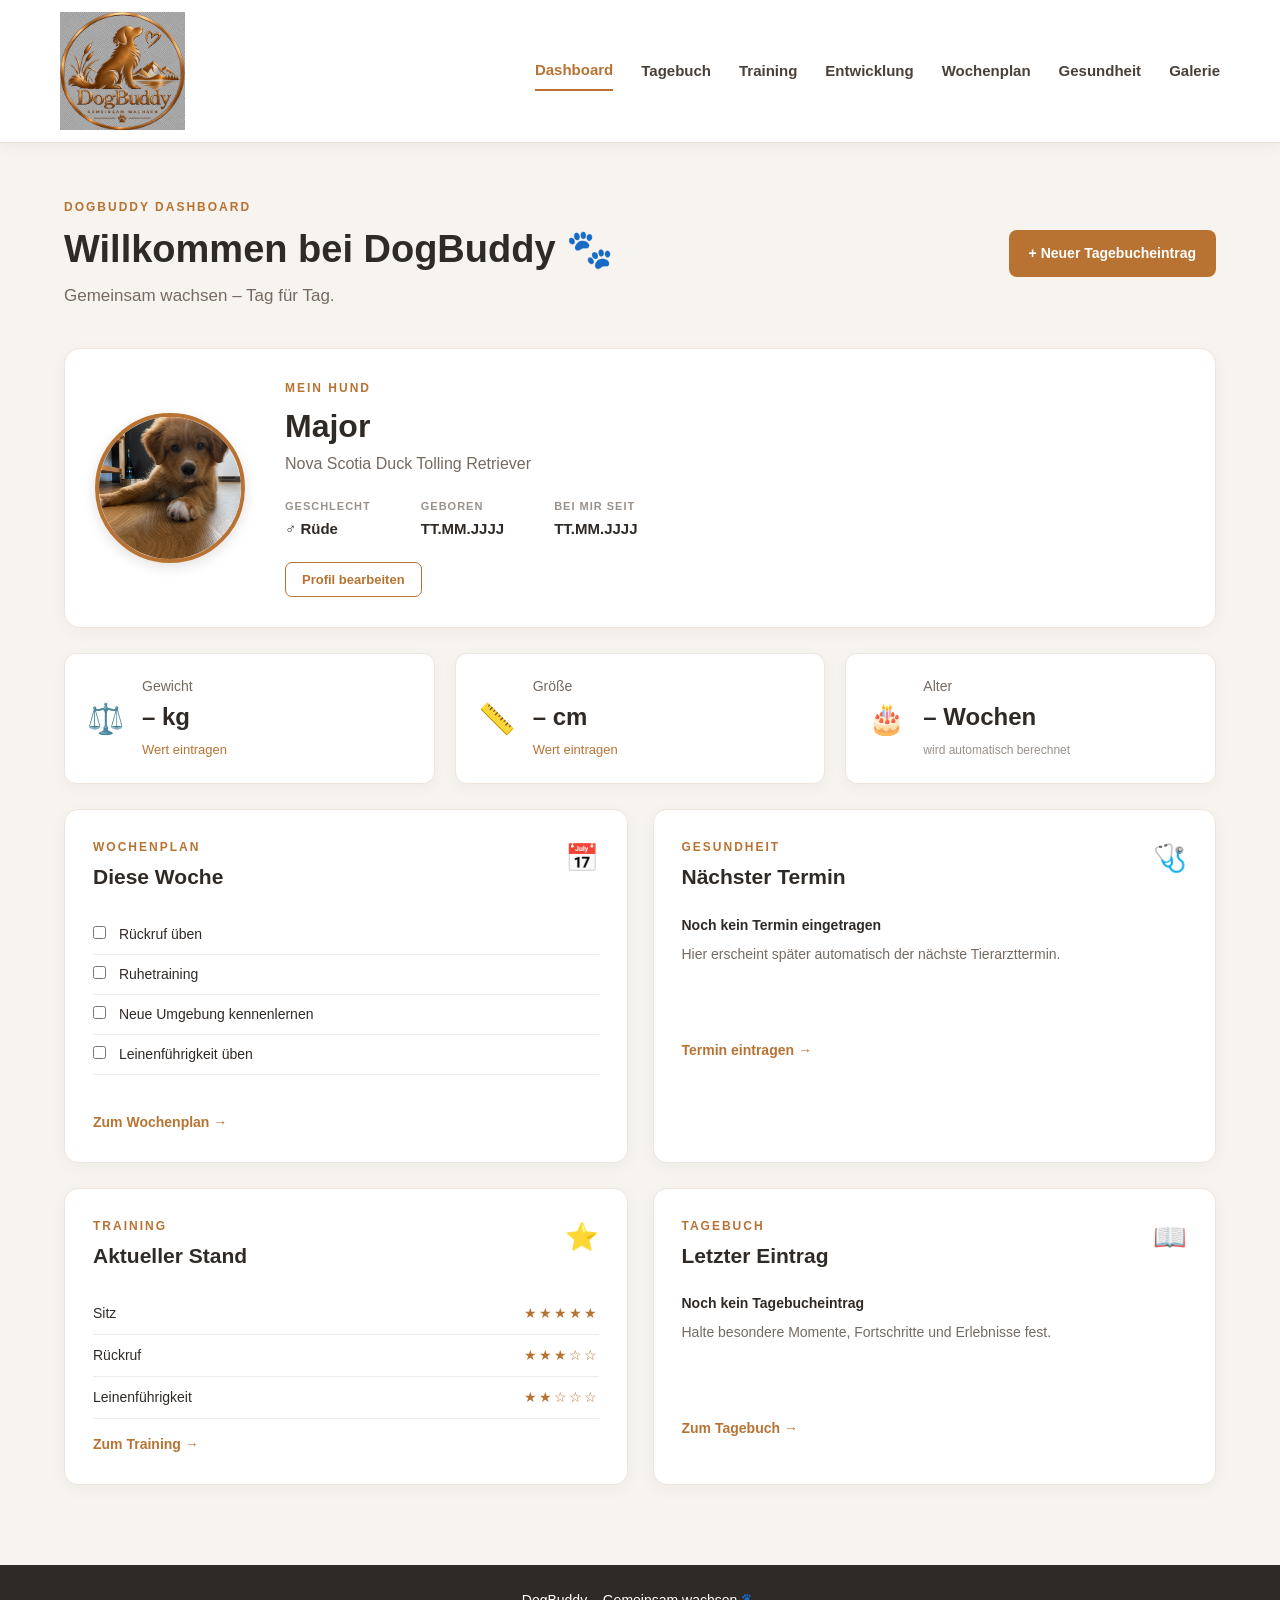
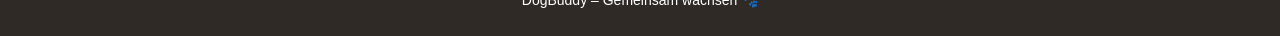
==== DogBuddy/index.html @ 0e2cdfa1 "DogBuddy Grundstruktur und Dashboard" ====
<!DOCTYPE html>

<!-- Sprache der Webseite -->
<html lang="de">

<head>

    <!-- Umlaute und Sonderzeichen -->
    <meta charset="UTF-8">

    <!-- Grundeinstellung für den Browser -->
    <meta name="viewport" content="width=device-width, initial-scale=1.0">

    <!-- Titel im Browser -->
    <title>DogBuddy – Gemeinsam wachsen</title>

    <!-- Verbindung zur CSS-Datei -->
    <link rel="stylesheet" href="css/styles.css">

</head>


<body>


    <!-- ================================================== -->
    <!-- KOPFBEREICH                                        -->
    <!-- ================================================== -->

    <header class="header">


        <!-- Logo -->
        <a href="index.html" class="logo-link">

            <img
                src="images/logo/dogbuddy-logo-full-blank.png"
                alt="DogBuddy Logo"
                class="logo"
            >

        </a>


        <!-- Navigation -->
        <nav class="navigation">

            <a href="index.html" class="active">
                Dashboard
            </a>

            <a href="html/tagebuch.html">
                Tagebuch
            </a>

            <a href="html/training.html">
                Training
            </a>

            <a href="html/entwicklung.html">
                Entwicklung
            </a>

            <a href="html/wochenplan.html">
                Wochenplan
            </a>

            <a href="html/gesundheit.html">
                Gesundheit
            </a>

            <a href="html/galerie.html">
                Galerie
            </a>

        </nav>

    </header>



    <!-- ================================================== -->
    <!-- HAUPTBEREICH                                       -->
    <!-- ================================================== -->

    <main class="dashboard">


        <!-- ================================================== -->
        <!-- BEGRÜSSUNG                                         -->
        <!-- ================================================== -->

        <section class="welcome">

            <div>

                <p class="small-heading">
                    DOGBUDDY DASHBOARD
                </p>

                <h1>
                    Willkommen bei DogBuddy 🐾
                </h1>

                <p class="welcome-text">
                    Gemeinsam wachsen – Tag für Tag.
                </p>

            </div>


            <!-- Link zum Tagebuch -->
            <a
                href="html/tagebuch.html"
                class="main-button"
            >
                + Neuer Tagebucheintrag
            </a>

        </section>



        <!-- ================================================== -->
        <!-- HUNDPROFIL                                         -->
        <!-- ================================================== -->

        <section class="dog-profile">


            <!-- Profilbild -->
            <div class="dog-image-area">

                <img
                    src="images/profile/major-profil.png"
                    alt="Profilbild von Major"
                    class="dog-profile-image"
                >

            </div>



            <!-- Informationen über den Hund -->
            <div class="dog-profile-info">


                <p class="small-heading">
                    MEIN HUND
                </p>


                <!-- Name -->
                <h2 id="profile-name">
                    Major
                </h2>


                <!-- Rasse -->
                <p
                    class="dog-breed"
                    id="profile-breed"
                >
                    Nova Scotia Duck Tolling Retriever
                </p>



                <!-- Weitere Hundedaten -->
                <div class="dog-details">


                    <!-- Geschlecht -->
                    <div class="dog-detail">

                        <span class="detail-label">
                            Geschlecht
                        </span>

                        <span
                            class="detail-value"
                            id="profile-gender"
                        >
                            ♂ Rüde
                        </span>

                    </div>



                    <!-- Geburtstag -->
                    <div class="dog-detail">

                        <span class="detail-label">
                            Geboren
                        </span>

                        <span
                            class="detail-value"
                            id="profile-birthday"
                        >
                            TT.MM.JJJJ
                        </span>

                    </div>



                    <!-- Einzugsdatum -->
                    <div class="dog-detail">

                        <span class="detail-label">
                            Bei mir seit
                        </span>

                        <span
                            class="detail-value"
                            id="profile-move-in"
                        >
                            TT.MM.JJJJ
                        </span>

                    </div>

                </div>



                <!-- Button zum Öffnen des Formulars -->
                <button
                    class="edit-profile-button"
                    id="edit-profile-button"
                    type="button"
                >
                    Profil bearbeiten
                </button>



                <!-- ================================================== -->
                <!-- PROFIL BEARBEITEN                                  -->
                <!-- ================================================== -->

                <div
                    class="profile-form"
                    id="profile-form"
                >


                    <!-- Name -->
                    <div class="form-group">

                        <label for="dog-name">
                            Name
                        </label>

                        <input
                            type="text"
                            id="dog-name"
                            value="Major"
                        >

                    </div>



                    <!-- Rasse -->
                    <div class="form-group">

                        <label for="dog-breed">
                            Rasse
                        </label>

                        <input
                            type="text"
                            id="dog-breed"
                            value="Nova Scotia Duck Tolling Retriever"
                        >

                    </div>



                    <!-- Geschlecht -->
                    <div class="form-group">

                        <label for="dog-gender">
                            Geschlecht
                        </label>

                        <select id="dog-gender">

                            <option value="Rüde">
                                Rüde
                            </option>

                            <option value="Hündin">
                                Hündin
                            </option>

                        </select>

                    </div>



                    <!-- Geburtstag -->
                    <div class="form-group">

                        <label for="dog-birthday">
                            Geburtsdatum
                        </label>

                        <input
                            type="date"
                            id="dog-birthday"
                        >

                    </div>



                    <!-- Einzugsdatum -->
                    <div class="form-group">

                        <label for="dog-move-in">
                            Bei mir seit
                        </label>

                        <input
                            type="date"
                            id="dog-move-in"
                        >

                    </div>



                    <!-- Buttons -->
                    <div class="form-buttons">

                        <button
                            type="button"
                            class="save-button"
                            id="save-profile"
                        >
                            Speichern
                        </button>


                        <button
                            type="button"
                            class="cancel-button"
                            id="cancel-profile"
                        >
                            Abbrechen
                        </button>

                    </div>

                </div>

            </div>

        </section>



        <!-- ================================================== -->
        <!-- SCHNELLÜBERSICHT                                   -->
        <!-- ================================================== -->

        <section class="overview">


            <!-- Gewicht -->
            <article class="info-card">

                <span class="card-icon">
                    ⚖️
                </span>

                <div>

                    <p class="card-title">
                        Gewicht
                    </p>

                    <p class="card-value">
                        – kg
                    </p>

                    <a href="html/entwicklung.html">
                        Wert eintragen
                    </a>

                </div>

            </article>



            <!-- Größe -->
            <article class="info-card">

                <span class="card-icon">
                    📏
                </span>

                <div>

                    <p class="card-title">
                        Größe
                    </p>

                    <p class="card-value">
                        – cm
                    </p>

                    <a href="html/entwicklung.html">
                        Wert eintragen
                    </a>

                </div>

            </article>



            <!-- Alter -->
            <article class="info-card">

                <span class="card-icon">
                    🎂
                </span>

                <div>

                    <p class="card-title">
                        Alter
                    </p>

                    <p
                        class="card-value"
                        id="dog-age"
                    >
                        – Wochen
                    </p>

                    <span class="card-info">
                        wird automatisch berechnet
                    </span>

                </div>

            </article>

        </section>



        <!-- ================================================== -->
        <!-- DASHBOARD KARTEN                                   -->
        <!-- ================================================== -->

        <section class="dashboard-grid">


            <!-- ================================================== -->
            <!-- WOCHENPLAN                                         -->
            <!-- ================================================== -->

            <article class="dashboard-card">

                <div class="card-header">

                    <div>

                        <p class="small-heading">
                            WOCHENPLAN
                        </p>

                        <h2>
                            Diese Woche
                        </h2>

                    </div>

                    <span class="big-icon">
                        📅
                    </span>

                </div>


                <ul class="task-list">

                    <li>
                        <input type="checkbox">
                        Rückruf üben
                    </li>

                    <li>
                        <input type="checkbox">
                        Ruhetraining
                    </li>

                    <li>
                        <input type="checkbox">
                        Neue Umgebung kennenlernen
                    </li>

                    <li>
                        <input type="checkbox">
                        Leinenführigkeit üben
                    </li>

                </ul>


                <a
                    href="html/wochenplan.html"
                    class="card-link"
                >
                    Zum Wochenplan →
                </a>

            </article>



            <!-- ================================================== -->
            <!-- GESUNDHEIT                                         -->
            <!-- ================================================== -->

            <article class="dashboard-card">

                <div class="card-header">

                    <div>

                        <p class="small-heading">
                            GESUNDHEIT
                        </p>

                        <h2>
                            Nächster Termin
                        </h2>

                    </div>

                    <span class="big-icon">
                        🩺
                    </span>

                </div>


                <div class="appointment">

                    <p class="appointment-title">
                        Noch kein Termin eingetragen
                    </p>

                    <p>
                        Hier erscheint später automatisch
                        der nächste Tierarzttermin.
                    </p>

                </div>


                <a
                    href="html/gesundheit.html"
                    class="card-link"
                >
                    Termin eintragen →
                </a>

            </article>



            <!-- ================================================== -->
            <!-- TRAINING                                           -->
            <!-- ================================================== -->

            <article class="dashboard-card">

                <div class="card-header">

                    <div>

                        <p class="small-heading">
                            TRAINING
                        </p>

                        <h2>
                            Aktueller Stand
                        </h2>

                    </div>

                    <span class="big-icon">
                        ⭐
                    </span>

                </div>


                <div class="skill">

                    <span>
                        Sitz
                    </span>

                    <span class="stars">
                        ★★★★★
                    </span>

                </div>


                <div class="skill">

                    <span>
                        Rückruf
                    </span>

                    <span class="stars">
                        ★★★☆☆
                    </span>

                </div>


                <div class="skill">

                    <span>
                        Leinenführigkeit
                    </span>

                    <span class="stars">
                        ★★☆☆☆
                    </span>

                </div>


                <a
                    href="html/training.html"
                    class="card-link"
                >
                    Zum Training →
                </a>

            </article>



            <!-- ================================================== -->
            <!-- TAGEBUCH                                           -->
            <!-- ================================================== -->

            <article class="dashboard-card">

                <div class="card-header">

                    <div>

                        <p class="small-heading">
                            TAGEBUCH
                        </p>

                        <h2>
                            Letzter Eintrag
                        </h2>

                    </div>

                    <span class="big-icon">
                        📖
                    </span>

                </div>


                <div class="diary-preview">

                    <p class="appointment-title">
                        Noch kein Tagebucheintrag
                    </p>

                    <p>
                        Halte besondere Momente,
                        Fortschritte und Erlebnisse fest.
                    </p>

                </div>


                <a
                    href="html/tagebuch.html"
                    class="card-link"
                >
                    Zum Tagebuch →
                </a>

            </article>

        </section>

    </main>



    <!-- ================================================== -->
    <!-- FUSSBEREICH                                        -->
    <!-- ================================================== -->

    <footer>

        <p>
            DogBuddy – Gemeinsam wachsen 🐾
        </p>

    </footer>



    <!-- ================================================== -->
    <!-- JAVASCRIPT                                         -->
    <!-- ================================================== -->

    <!-- Verbindung zu app.js -->
    <script src="js/app.js"></script>


</body>

</html>
---- DogBuddy/css/styles.css ----
/* ================================================== */
/* GRUNDEINSTELLUNGEN                                 */
/* ================================================== */

/* Gilt für alle Elemente der Webseite */
* {
    margin: 0;
    padding: 0;
    box-sizing: border-box;
}


/* Grunddesign der gesamten Webseite */
body {
    font-family: Arial, Helvetica, sans-serif;

    background-color: #f7f3ee;

    color: #302a26;

    line-height: 1.5;
}


/* ================================================== */
/* KOPFBEREICH                                        */
/* ================================================== */

.header {
    display: flex;

    justify-content: space-between;
    align-items: center;

    background-color: #ffffff;

    padding: 12px 60px;

    border-bottom: 1px solid #e8dfd6;

    box-shadow: 0 3px 15px rgba(0, 0, 0, 0.05);
}


/* Link um das Logo */
.logo-link {
    display: flex;

    align-items: center;

    text-decoration: none;
}


/* DogBuddy Logo */
.logo {
    width: 125px;

    height: auto;

    display: block;
}


/* ================================================== */
/* NAVIGATION                                         */
/* ================================================== */

.navigation {
    display: flex;

    align-items: center;

    gap: 28px;
}


/* Einzelne Navigationslinks */
.navigation a {
    color: #4a4039;

    text-decoration: none;

    font-size: 15px;

    font-weight: 600;

    padding: 8px 0;

    transition: 0.2s;
}


/* Farbe beim Darüberfahren */
.navigation a:hover {
    color: #b87333;
}


/* Aktuell geöffnete Seite */
.navigation .active {
    color: #b87333;

    border-bottom: 2px solid #b87333;
}


/* ================================================== */
/* DASHBOARD                                          */
/* ================================================== */

.dashboard {
    width: 90%;

    max-width: 1250px;

    margin: 0 auto;

    padding: 55px 0 80px;
}


/* ================================================== */
/* BEGRÜSSUNG                                         */
/* ================================================== */

.welcome {
    display: flex;

    justify-content: space-between;
    align-items: center;

    margin-bottom: 40px;
}


/* Kleine Überschriften */
.small-heading {
    color: #b87333;

    font-size: 12px;

    font-weight: bold;

    letter-spacing: 2px;

    margin-bottom: 5px;
}


/* Hauptüberschrift */
.welcome h1 {
    font-size: 38px;

    margin-bottom: 5px;
}


/* Text unter der Überschrift */
.welcome-text {
    color: #756a62;

    font-size: 17px;
}


/* ================================================== */
/* HAUPTBUTTON                                        */
/* ================================================== */

.main-button {
    display: inline-block;

    background-color: #b87333;

    color: #ffffff;

    text-decoration: none;

    border: none;

    padding: 13px 20px;

    border-radius: 8px;

    font-size: 14px;

    font-weight: bold;

    cursor: pointer;

    transition: 0.2s;
}


/* Effekt beim Darüberfahren */
.main-button:hover {
    background-color: #925a28;

    transform: translateY(-2px);
}


/* ================================================== */
/* HUNDPROFIL                                         */
/* ================================================== */

/* Gesamte Profilkarte */
.dog-profile {
    display: flex;

    align-items: center;

    gap: 40px;

    background-color: #ffffff;

    padding: 30px;

    margin-bottom: 25px;

    border: 1px solid #eee5dc;

    border-radius: 16px;

    box-shadow: 0 4px 18px rgba(0, 0, 0, 0.04);
}


/* ================================================== */
/* HUNDPROFIL - BILD                                  */
/* ================================================== */

/* Bereich für Majors Profilbild */
.dog-image-area {
    display: flex;

    justify-content: center;

    align-items: center;

    flex-shrink: 0;
}


/* Profilbild von Major */
.dog-profile-image {
    width: 150px;
    height: 150px;
    max-width: 150px;

    /* Bild passend zuschneiden */
    object-fit: cover;
    object-position: center;

    /* Rundes Profilbild */
    border-radius: 50%;

    /* Bronzefarbener Rahmen */
    border: 4px solid #b87333;

    /* Leichter Schatten */
    box-shadow: 0 4px 14px rgba(0, 0, 0, 0.12);

    display: block;
    flex-shrink: 0;
}


/* ================================================== */
/* HUNDPROFIL - INFORMATIONEN                         */
/* ================================================== */

.dog-profile-info {
    flex: 1;
}


/* Name des Hundes */
.dog-profile-info h2 {
    font-size: 32px;

    margin-bottom: 2px;
}


/* Rasse */
.dog-breed {
    color: #756a62;

    font-size: 16px;

    margin-bottom: 22px;
}


/* Geschlecht, Geburtstag und Einzugsdatum */
.dog-details {
    display: flex;

    gap: 50px;

    margin-bottom: 22px;
}


/* Einzelne Information */
.dog-detail {
    display: flex;

    flex-direction: column;

    gap: 3px;
}


/* Kleine Beschriftung */
.detail-label {
    color: #9a918b;

    font-size: 11px;

    font-weight: bold;

    text-transform: uppercase;

    letter-spacing: 1px;
}


/* Eigentlicher Wert */
.detail-value {
    color: #302a26;

    font-size: 15px;

    font-weight: bold;
}


/* ================================================== */
/* PROFIL BEARBEITEN                                  */
/* ================================================== */

.edit-profile-button {
    background-color: transparent;

    color: #b87333;

    border: 1px solid #b87333;

    padding: 9px 16px;

    border-radius: 7px;

    font-size: 13px;

    font-weight: bold;

    cursor: pointer;

    transition: 0.2s;
}


/* Effekt beim Darüberfahren */
.edit-profile-button:hover {
    background-color: #b87333;

    color: #ffffff;
}


/* ================================================== */
/* SCHNELLÜBERSICHT                                   */
/* ================================================== */

.overview {
    display: grid;

    grid-template-columns: repeat(3, 1fr);

    gap: 20px;

    margin-bottom: 25px;
}


/* Einzelne kleine Infokarte */
.info-card {
    display: flex;

    align-items: center;

    gap: 18px;

    background-color: #ffffff;

    padding: 22px;

    border-radius: 12px;

    border: 1px solid #eee5dc;

    box-shadow: 0 4px 15px rgba(0, 0, 0, 0.04);
}


/* Symbol auf der Karte */
.card-icon {
    font-size: 30px;
}


/* Überschrift der Infokarte */
.card-title {
    color: #756a62;

    font-size: 14px;
}


/* Großer Wert */
.card-value {
    font-size: 24px;

    font-weight: bold;

    margin: 2px 0;
}


/* Link innerhalb der Infokarte */
.info-card a {
    color: #b87333;

    font-size: 13px;

    text-decoration: none;
}


/* Effekt beim Darüberfahren */
.info-card a:hover {
    text-decoration: underline;
}


/* Zusatzinformation */
.card-info {
    color: #9a918b;

    font-size: 12px;
}


/* ================================================== */
/* GROSSE DASHBOARD-KARTEN                            */
/* ================================================== */

.dashboard-grid {
    display: grid;

    grid-template-columns: repeat(2, 1fr);

    gap: 25px;
}


/* Einzelne Dashboard-Karte */
.dashboard-card {
    background-color: #ffffff;

    padding: 28px;

    border-radius: 14px;

    border: 1px solid #eee5dc;

    box-shadow: 0 4px 18px rgba(0, 0, 0, 0.04);
}


/* Oberer Bereich einer Karte */
.card-header {
    display: flex;

    justify-content: space-between;

    align-items: flex-start;

    margin-bottom: 22px;
}


/* Überschrift innerhalb der Karte */
.card-header h2 {
    font-size: 21px;
}


/* Großes Symbol rechts */
.big-icon {
    font-size: 27px;
}


/* ================================================== */
/* WOCHENPLAN                                         */
/* ================================================== */

.task-list {
    list-style: none;

    margin-bottom: 22px;
}


/* Einzelne Aufgabe */
.task-list li {
    padding: 9px 0;

    border-bottom: 1px solid #f0ebe6;

    font-size: 14px;
}


/* Checkbox */
.task-list input {
    margin-right: 9px;

    accent-color: #b87333;
}


/* ================================================== */
/* TRAINING                                           */
/* ================================================== */

.skill {
    display: flex;

    justify-content: space-between;

    padding: 10px 0;

    border-bottom: 1px solid #f0ebe6;

    font-size: 14px;
}


/* Sternebewertung */
.stars {
    color: #b87333;

    letter-spacing: 2px;
}


/* ================================================== */
/* TERMIN UND TAGEBUCH                                */
/* ================================================== */

.appointment,
.diary-preview {
    min-height: 110px;

    color: #756a62;

    font-size: 14px;
}


/* Hervorgehobener Text */
.appointment-title {
    color: #302a26;

    font-weight: bold;

    margin-bottom: 8px;
}


/* ================================================== */
/* LINKS IN DEN DASHBOARD-KARTEN                      */
/* ================================================== */

.card-link {
    display: inline-block;

    color: #b87333;

    text-decoration: none;

    font-size: 14px;

    font-weight: bold;

    margin-top: 15px;
}


/* Effekt beim Darüberfahren */
.card-link:hover {
    text-decoration: underline;
}


/* ================================================== */
/* FUSSBEREICH                                        */
/* ================================================== */

footer {
    background-color: #302a26;

    color: #ffffff;

    text-align: center;

    padding: 25px;

    font-size: 14px;
}

/* ================================================== */
/* PROFILFORMULAR                                     */
/* ================================================== */

/* Formular zunächst verstecken */
.profile-form {
    display: none;

    margin-top: 25px;
    padding-top: 25px;

    border-top: 1px solid #eee5dc;
}


/* Einzelner Formularbereich */
.form-group {
    display: flex;
    flex-direction: column;

    margin-bottom: 15px;
}


/* Beschriftungen */
.form-group label {
    color: #756a62;

    font-size: 12px;
    font-weight: bold;

    margin-bottom: 5px;
}


/* Eingabefelder */
.form-group input,
.form-group select {
    width: 100%;

    padding: 10px;

    border: 1px solid #ddd3ca;
    border-radius: 6px;

    font-family: Arial, Helvetica, sans-serif;
    font-size: 14px;
}


/* Eingabefeld ist ausgewählt */
.form-group input:focus,
.form-group select:focus {
    outline: none;

    border-color: #b87333;
}


/* Bereich für die beiden Buttons */
.form-buttons {
    display: flex;

    gap: 10px;

    margin-top: 20px;
}


/* Speichern */
.save-button {
    background-color: #b87333;

    color: #ffffff;

    border: none;
    border-radius: 6px;

    padding: 10px 18px;

    font-weight: bold;

    cursor: pointer;
}


/* Speichern - Maus darüber */
.save-button:hover {
    background-color: #925a28;
}


/* Abbrechen */
.cancel-button {
    background-color: transparent;

    color: #756a62;

    border: 1px solid #cfc5bc;
    border-radius: 6px;

    padding: 10px 18px;

    font-weight: bold;

    cursor: pointer;
}


/* Abbrechen - Maus darüber */
.cancel-button:hover {
    background-color: #f7f3ee;
}
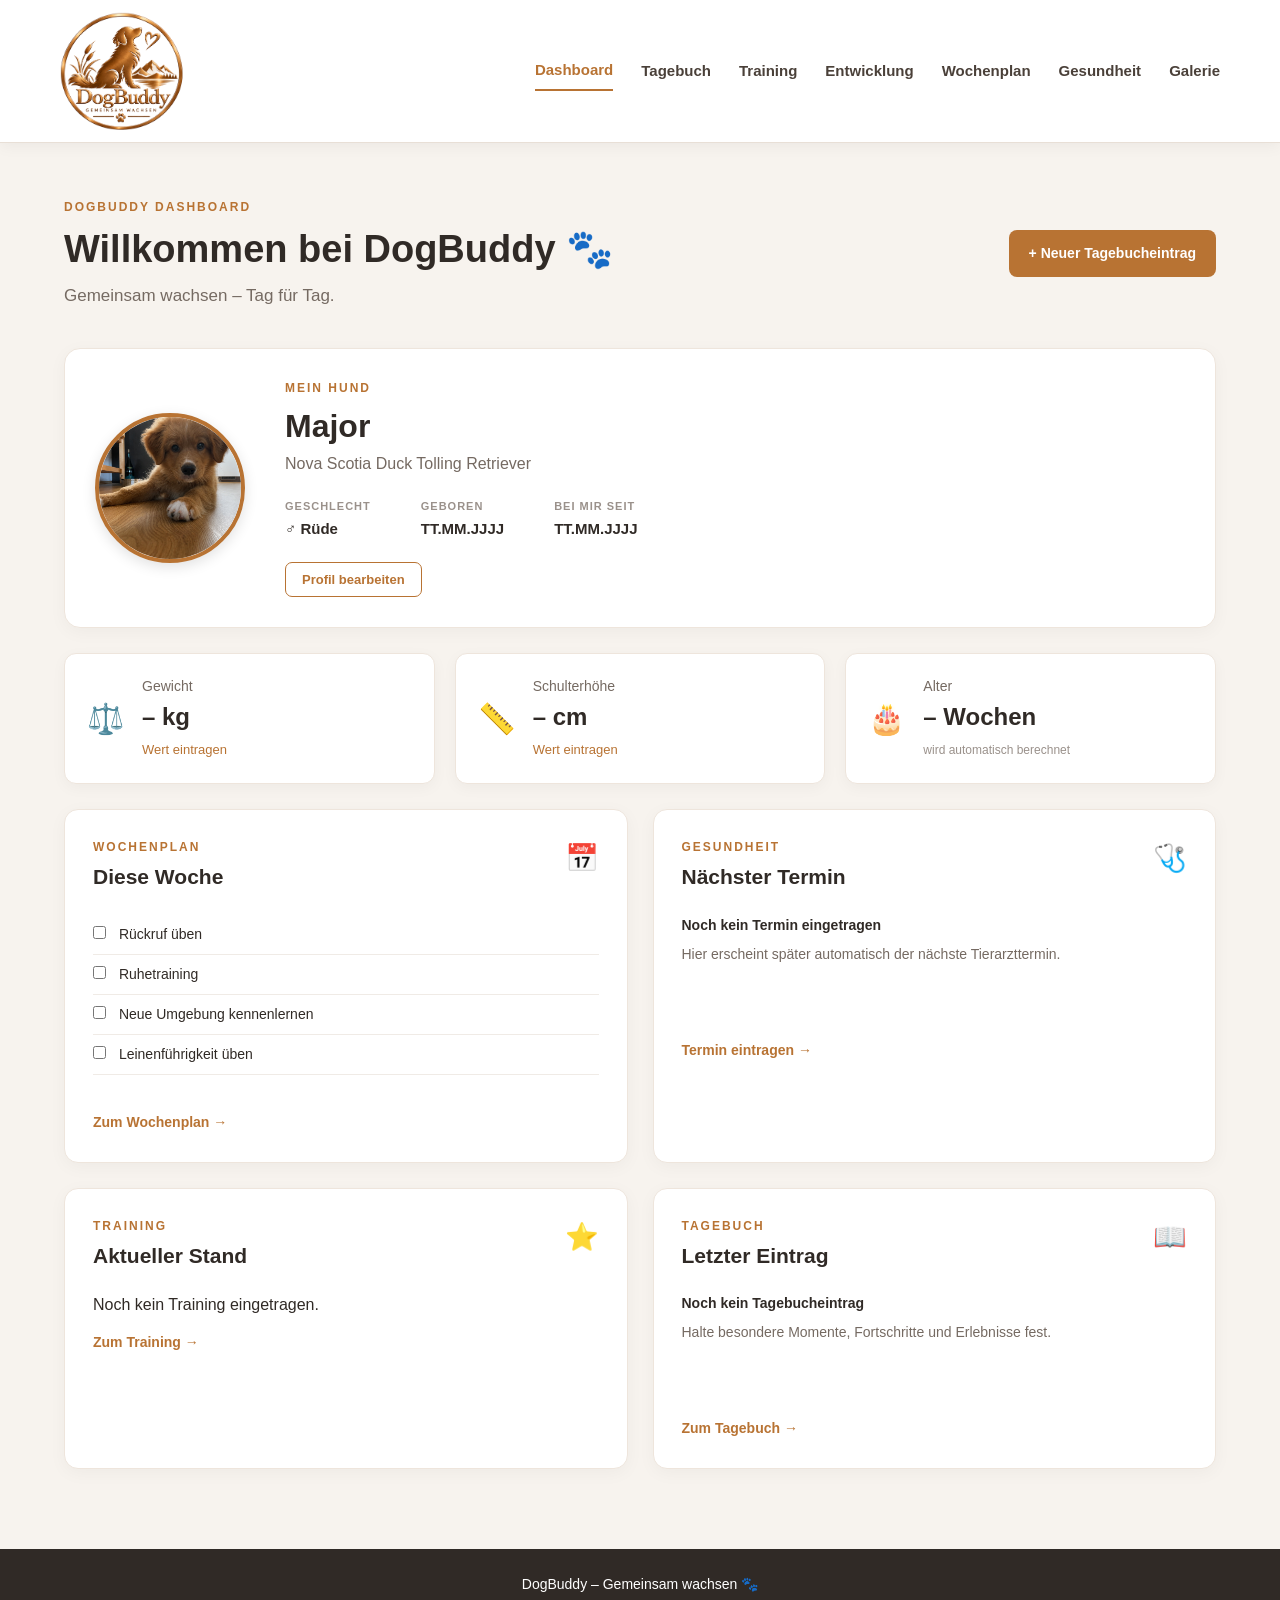
==== commit 533bc7ab: "DogBuddy aktuellen Projektstand und README aktualisiert" ====
--- a/DogBuddy/index.html
+++ b/DogBuddy/index.html
@@ -367,13 +367,16 @@
 
 
         <!-- ================================================== -->
-        <!-- SCHNELLÜBERSICHT                                   -->
+        <!-- SCHNELLÜBERSICHT                                    -->
         <!-- ================================================== -->
 
         <section class="overview">
 
 
-            <!-- Gewicht -->
+            <!-- ================================================== -->
+            <!-- GEWICHT                                            -->
+            <!-- ================================================== -->
+
             <article class="info-card">
 
                 <span class="card-icon">
@@ -386,7 +389,10 @@
                         Gewicht
                     </p>
 
-                    <p class="card-value">
+                    <p
+                        class="card-value"
+                        id="dashboard-weight"
+                    >
                         – kg
                     </p>
 
@@ -400,7 +406,10 @@
 
 
 
-            <!-- Größe -->
+            <!-- ================================================== -->
+            <!-- GRÖSSE                                              -->
+            <!-- ================================================== -->
+
             <article class="info-card">
 
                 <span class="card-icon">
@@ -410,10 +419,13 @@
                 <div>
 
                     <p class="card-title">
-                        Größe
-                    </p>
-
-                    <p class="card-value">
+                        Schulterhöhe
+                    </p>
+
+                    <p
+                        class="card-value"
+                        id="dashboard-height"
+                    >
                         – cm
                     </p>
 
@@ -427,7 +439,10 @@
 
 
 
-            <!-- Alter -->
+            <!-- ================================================== -->
+            <!-- ALTER                                               -->
+            <!-- ================================================== -->
+
             <article class="info-card">
 
                 <span class="card-icon">
@@ -454,6 +469,7 @@
                 </div>
 
             </article>
+
 
         </section>
 
@@ -608,41 +624,16 @@
                 </div>
 
 
-                <div class="skill">
-
-                    <span>
-                        Sitz
-                    </span>
-
-                    <span class="stars">
-                        ★★★★★
-                    </span>
-
-                </div>
-
-
-                <div class="skill">
-
-                    <span>
-                        Rückruf
-                    </span>
-
-                    <span class="stars">
-                        ★★★☆☆
-                    </span>
-
-                </div>
-
-
-                <div class="skill">
-
-                    <span>
-                        Leinenführigkeit
-                    </span>
-
-                    <span class="stars">
-                        ★★☆☆☆
-                    </span>
+                <!--
+                    Hier fügt app.js automatisch
+                    die aktuellen Trainingsstände ein.
+                -->
+
+                <div id="dashboard-training-list">
+
+                    <p class="empty-info">
+                        Noch kein Training eingetragen.
+                    </p>
 
                 </div>
 
@@ -663,62 +654,79 @@
             <!-- ================================================== -->
 
             <article class="dashboard-card">
-
+            
                 <div class="card-header">
-
+                
                     <div>
-
+                    
                         <p class="small-heading">
                             TAGEBUCH
                         </p>
-
+                    
                         <h2>
                             Letzter Eintrag
                         </h2>
-
-                    </div>
-
+                    
+                    </div>
+                
                     <span class="big-icon">
                         📖
                     </span>
-
-                </div>
-
-
+                
+                </div>
+            
+            
+                <!-- ================================================== -->
+                <!-- LETZTER TAGEBUCHEINTRAG                            -->
+                <!-- ================================================== -->
+            
                 <div class="diary-preview">
-
-                    <p class="appointment-title">
+                
+                    <!-- Titel -->
+                    <p
+                        class="appointment-title"
+                        id="dashboard-diary-title"
+                    >
                         Noch kein Tagebucheintrag
                     </p>
-
-                    <p>
+                
+                
+                    <!-- Datum -->
+                    <p
+                        class="diary-preview-date"
+                        id="dashboard-diary-date"
+                    >
+                    </p>
+                
+                
+                    <!-- Vorschautext -->
+                    <p id="dashboard-diary-text">
                         Halte besondere Momente,
                         Fortschritte und Erlebnisse fest.
                     </p>
-
-                </div>
-
-
+                
+                </div>
+            
+            
+                <!-- Link zum Tagebuch -->
                 <a
                     href="html/tagebuch.html"
                     class="card-link"
                 >
                     Zum Tagebuch →
                 </a>
-
+            
             </article>
-
         </section>
 
     </main>
-
 
 
     <!-- ================================================== -->
     <!-- FUSSBEREICH                                        -->
     <!-- ================================================== -->
 
-    <footer>
+     <footer>
 
         <p>
             DogBuddy – Gemeinsam wachsen 🐾
@@ -727,12 +735,10 @@
     </footer>
 
 
-
     <!-- ================================================== -->
     <!-- JAVASCRIPT                                         -->
     <!-- ================================================== -->
 
-    <!-- Verbindung zu app.js -->
     <script src="js/app.js"></script>
 
 
--- a/DogBuddy/css/styles.css
+++ b/DogBuddy/css/styles.css
@@ -608,13 +608,15 @@
 }
 
 
-/* ================================================== */
-/* FUSSBEREICH                                        */
-/* ================================================== */
+/* ==================================================
+FUSSBEREICH
+================================================== */
 
 footer {
+    width: 100%;
+    box-sizing: border-box;
+
     background-color: #302a26;
-
     color: #ffffff;
 
     text-align: center;
@@ -736,4 +738,973 @@
 /* Abbrechen - Maus darüber */
 .cancel-button:hover {
     background-color: #f7f3ee;
+}
+
+/* ==================================================
+   ENTWICKLUNG
+   ================================================== */
+
+.development-page {
+    max-width: 1200px;
+    margin: 0 auto;
+    padding: 50px 40px 80px;
+}
+
+
+/* ==================================================
+   ÜBERSCHRIFT
+   ================================================== */
+
+.development-header {
+    margin-bottom: 35px;
+}
+
+.development-header .eyebrow {
+    color: #b87333;
+    font-size: 14px;
+    font-weight: bold;
+    letter-spacing: 2px;
+    margin-bottom: 8px;
+}
+
+.development-header h1 {
+    font-size: 36px;
+    margin: 0 0 10px;
+    color: #302a26;
+}
+
+.development-header > p:last-child {
+    color: #6f665f;
+    margin: 0;
+}
+
+
+/* ==================================================
+   KARTE - NEUE MESSUNG
+   ================================================== */
+
+.measurement-card {
+    background-color: #ffffff;
+    padding: 30px;
+    border-radius: 16px;
+    margin-bottom: 30px;
+    box-shadow: 0 4px 18px rgba(0, 0, 0, 0.06);
+}
+
+.measurement-card h2 {
+    margin-top: 0;
+    margin-bottom: 25px;
+    color: #302a26;
+}
+
+
+/* ==================================================
+   FORMULAR
+   ================================================== */
+
+.measurement-form {
+    display: grid;
+    grid-template-columns: repeat(3, 1fr);
+    gap: 20px;
+    margin-bottom: 25px;
+}
+
+.measurement-form .form-group {
+    display: flex;
+    flex-direction: column;
+}
+
+.measurement-form label {
+    font-size: 14px;
+    font-weight: 600;
+    color: #514941;
+    margin-bottom: 8px;
+}
+
+.measurement-form input {
+    width: 100%;
+    box-sizing: border-box;
+    padding: 12px 14px;
+
+    border: 1px solid #ddd3ca;
+    border-radius: 8px;
+
+    font-size: 15px;
+    color: #302a26;
+    background-color: #ffffff;
+}
+
+.measurement-form input:focus {
+    outline: none;
+    border-color: #b87333;
+}
+
+
+/* ==================================================
+   SPEICHERN BUTTON
+   ================================================== */
+
+.measurement-card .primary-button {
+    background-color: #b87333;
+    color: #ffffff;
+
+    border: none;
+    border-radius: 8px;
+
+    padding: 12px 20px;
+
+    font-size: 15px;
+    font-weight: 600;
+
+    cursor: pointer;
+}
+
+.measurement-card .primary-button:hover {
+    opacity: 0.85;
+}
+
+
+/* ==================================================
+   BISHERIGE MESSUNGEN
+   ================================================== */
+
+.measurement-history {
+    background-color: #ffffff;
+    padding: 30px;
+    border-radius: 16px;
+    box-shadow: 0 4px 18px rgba(0, 0, 0, 0.06);
+}
+
+.measurement-history h2 {
+    margin-top: 0;
+    margin-bottom: 25px;
+    color: #302a26;
+}
+
+
+/* ==================================================
+   TABELLE
+   ================================================== */
+
+.measurement-table {
+    width: 100%;
+    border-collapse: collapse;
+}
+
+.measurement-table th {
+    text-align: left;
+
+    padding: 14px;
+
+    background-color: #f5eee8;
+    color: #302a26;
+
+    border-bottom: 2px solid #b87333;
+}
+
+.measurement-table td {
+    padding: 14px;
+    border-bottom: 1px solid #eee6df;
+    color: #514941;
+}
+
+.measurement-table tbody tr:hover {
+    background-color: #faf7f4;
+}
+
+/* ==================================================
+   TRAINING
+   ================================================== */
+
+.training-page {
+    max-width: 1200px;
+    margin: 0 auto;
+    padding: 50px 40px 80px;
+}
+
+
+/* ==================================================
+   TRAINING - ÜBERSCHRIFT
+   ================================================== */
+
+.training-header {
+    margin-bottom: 35px;
+}
+
+.training-header .eyebrow {
+    color: #b87333;
+    font-size: 14px;
+    font-weight: bold;
+    letter-spacing: 2px;
+    margin-bottom: 8px;
+}
+
+.training-header h1 {
+    font-size: 36px;
+    margin: 0 0 10px;
+    color: #302a26;
+}
+
+.training-header > p:last-child {
+    color: #6f665f;
+    margin: 0;
+}
+
+
+/* ==================================================
+   TRAINING - FORMULAR KARTE
+   ================================================== */
+
+.training-form-card {
+    background-color: #ffffff;
+    padding: 30px;
+    border-radius: 16px;
+    margin-bottom: 30px;
+    box-shadow: 0 4px 18px rgba(0, 0, 0, 0.06);
+}
+
+.training-form-card h2 {
+    margin-top: 0;
+    margin-bottom: 25px;
+    color: #302a26;
+}
+
+
+/* ==================================================
+   TRAINING - FORMULARFELDER
+   ================================================== */
+
+.training-form-group {
+    display: flex;
+    flex-direction: column;
+    margin-bottom: 22px;
+}
+
+.training-form-group label {
+    font-size: 14px;
+    font-weight: 600;
+    color: #514941;
+    margin-bottom: 8px;
+}
+
+.training-form-group input,
+.training-form-group textarea {
+    width: 100%;
+    box-sizing: border-box;
+
+    padding: 12px 14px;
+
+    border: 1px solid #ddd3ca;
+    border-radius: 8px;
+
+    font-size: 15px;
+    font-family: inherit;
+
+    color: #302a26;
+    background-color: #ffffff;
+}
+
+.training-form-group textarea {
+    resize: vertical;
+    min-height: 100px;
+}
+
+.training-form-group input:focus,
+.training-form-group textarea:focus {
+    outline: none;
+    border-color: #b87333;
+}
+
+
+/* ==================================================
+   TRAINING - STERNE
+   ================================================== */
+
+.star-rating {
+    display: flex;
+    gap: 5px;
+    margin-top: 3px;
+}
+
+.star {
+    background: none;
+    border: none;
+    padding: 0;
+
+    font-size: 32px;
+    line-height: 1;
+
+    color: #b87333;
+
+    cursor: pointer;
+}
+
+.star:hover {
+    transform: scale(1.12);
+}
+
+.rating-text {
+    margin-top: 10px;
+
+    font-size: 14px;
+    color: #8a7d73;
+}
+
+
+/* ==================================================
+   TRAINING - SPEICHERN BUTTON
+   ================================================== */
+
+.training-form-card .primary-button {
+    background-color: #b87333;
+    color: #ffffff;
+
+    border: none;
+    border-radius: 8px;
+
+    padding: 12px 20px;
+
+    font-size: 15px;
+    font-weight: 600;
+
+    cursor: pointer;
+}
+
+.training-form-card .primary-button:hover {
+    opacity: 0.85;
+}
+
+
+/* ==================================================
+   TRAINING - ÜBERSICHT
+   ================================================== */
+
+.training-overview {
+    background-color: #ffffff;
+    padding: 30px;
+    border-radius: 16px;
+
+    box-shadow: 0 4px 18px rgba(0, 0, 0, 0.06);
+}
+
+.training-overview h2 {
+    margin-top: 0;
+    margin-bottom: 25px;
+    color: #302a26;
+}
+
+
+/* ==================================================
+   TRAINING - GESPEICHERTE ÜBUNG
+   ================================================== */
+
+.training-item {
+    padding: 20px;
+
+    border: 1px solid #eee6df;
+    border-radius: 10px;
+
+    margin-bottom: 15px;
+
+    background-color: #faf7f4;
+}
+
+.training-item:last-child {
+    margin-bottom: 0;
+}
+
+.training-item-header {
+    display: flex;
+    justify-content: space-between;
+    align-items: center;
+
+    gap: 20px;
+}
+
+.training-item h3 {
+    margin: 0;
+
+    font-size: 18px;
+    color: #302a26;
+}
+
+.training-item-stars {
+    color: #b87333;
+    font-size: 21px;
+    letter-spacing: 2px;
+}
+
+.training-item-note {
+    margin: 12px 0 0;
+
+    color: #6f665f;
+    line-height: 1.5;
+}
+
+
+/* ==================================================
+   TRAINING - LÖSCHEN BUTTON
+   ================================================== */
+
+.delete-training-button {
+    margin-top: 15px;
+
+    background-color: transparent;
+    color: #b87333;
+
+    border: 1px solid #b87333;
+    border-radius: 6px;
+
+    padding: 7px 12px;
+
+    font-size: 14px;
+    font-weight: 600;
+
+    cursor: pointer;
+}
+
+.delete-training-button:hover {
+    background-color: #b87333;
+    color: #ffffff;
+}
+
+/* ==================================================
+   TRAINING - DATUM
+   ================================================== */
+
+.training-item-date {
+    margin: 8px 0 0;
+
+    font-size: 13px;
+    font-weight: 600;
+
+    color: #b87333;
+}
+
+/* ==================================================
+   TAGEBUCH
+   ================================================== */
+
+.diary-page {
+    max-width: 1200px;
+    margin: 0 auto;
+    padding: 50px 40px 80px;
+}
+
+
+/* ==================================================
+   TAGEBUCH - ÜBERSCHRIFT
+   ================================================== */
+
+.diary-header {
+    margin-bottom: 35px;
+}
+
+.diary-header .eyebrow {
+    margin-bottom: 8px;
+
+    color: #b87333;
+
+    font-size: 13px;
+    font-weight: 700;
+    letter-spacing: 2px;
+}
+
+.diary-header h1 {
+    margin: 0 0 10px;
+
+    color: #302a26;
+
+    font-size: 38px;
+}
+
+.diary-header > p:last-child {
+    margin: 0;
+
+    color: #746b65;
+}
+
+
+/* ==================================================
+   FORMULAR-KARTE
+   ================================================== */
+
+.diary-form-card {
+    margin-bottom: 40px;
+    padding: 30px;
+
+    background-color: #ffffff;
+
+    border-radius: 16px;
+
+    box-shadow:
+        0 5px 20px rgba(0, 0, 0, 0.06);
+}
+
+.diary-form-card h2 {
+    margin-top: 0;
+    margin-bottom: 25px;
+
+    color: #302a26;
+}
+
+
+/* ==================================================
+   FORMULAR-FELDER
+   ================================================== */
+
+.diary-form-group {
+    display: flex;
+    flex-direction: column;
+
+    margin-bottom: 22px;
+}
+
+.diary-form-group label {
+    margin-bottom: 8px;
+
+    color: #4c433d;
+
+    font-size: 14px;
+    font-weight: 600;
+}
+
+.diary-form-group input,
+.diary-form-group textarea {
+    width: 100%;
+
+    padding: 12px 14px;
+
+    border: 1px solid #ddd5cf;
+    border-radius: 8px;
+
+    background-color: #ffffff;
+
+    color: #302a26;
+
+    font-family: inherit;
+    font-size: 15px;
+
+    box-sizing: border-box;
+}
+
+.diary-form-group textarea {
+    resize: vertical;
+    min-height: 90px;
+}
+
+.diary-form-group input:focus,
+.diary-form-group textarea:focus {
+    outline: none;
+
+    border-color: #b87333;
+
+    box-shadow:
+        0 0 0 2px rgba(184, 115, 51, 0.12);
+}
+
+
+/* ==================================================
+   FOTO-UPLOAD
+   ================================================== */
+
+.diary-photo-upload {
+    margin-bottom: 25px;
+}
+
+.diary-photo-upload label {
+    display: block;
+
+    margin-bottom: 8px;
+
+    color: #4c433d;
+
+    font-size: 14px;
+    font-weight: 600;
+}
+
+.diary-photo-upload input[type="file"] {
+    width: 100%;
+
+    padding: 12px;
+
+    border: 1px dashed #c8b6a8;
+    border-radius: 8px;
+
+    background-color: #faf7f4;
+
+    color: #625852;
+
+    cursor: pointer;
+
+    box-sizing: border-box;
+}
+
+
+/* ==================================================
+   FOTO-VORSCHAU VOR DEM SPEICHERN
+   ================================================== */
+
+#photo-preview {
+    display: grid;
+
+    grid-template-columns:
+        repeat(auto-fill, minmax(150px, 1fr));
+
+    gap: 15px;
+
+    margin-top: 15px;
+}
+
+.photo-preview-item {
+    position: relative;
+
+    overflow: hidden;
+
+    height: 150px;
+
+    border-radius: 12px;
+
+    background-color: #f3eee9;
+}
+
+.photo-preview-item img {
+    width: 100%;
+    height: 100%;
+
+    object-fit: cover;
+
+    display: block;
+}
+
+
+/* ==================================================
+   X-BUTTON BEI FOTO-VORSCHAU
+   ================================================== */
+
+.remove-photo-button {
+    position: absolute;
+
+    top: 8px;
+    right: 8px;
+
+    width: 30px;
+    height: 30px;
+
+    padding: 0;
+
+    border: none;
+    border-radius: 50%;
+
+    background-color:
+        rgba(255, 255, 255, 0.92);
+
+    color: #8f3f35;
+
+    font-size: 21px;
+    font-weight: 700;
+    line-height: 30px;
+
+    cursor: pointer;
+
+    box-shadow:
+        0 2px 8px rgba(0, 0, 0, 0.15);
+}
+
+.remove-photo-button:hover {
+    background-color: #8f3f35;
+
+    color: #ffffff;
+}
+
+
+/* ==================================================
+   SPEICHERN-BUTTON
+   ================================================== */
+
+.diary-form-card .primary-button {
+    margin-top: 5px;
+
+    padding: 12px 20px;
+
+    border: none;
+    border-radius: 8px;
+
+    background-color: #b87333;
+
+    color: #ffffff;
+
+    font-size: 14px;
+    font-weight: 600;
+
+    cursor: pointer;
+}
+
+.diary-form-card .primary-button:hover {
+    background-color: #9f612b;
+}
+
+
+/* ==================================================
+   BISHERIGE TAGEBUCHEINTRÄGE
+   ================================================== */
+
+.diary-history {
+    padding: 30px;
+
+    background-color: #ffffff;
+
+    border-radius: 16px;
+
+    box-shadow:
+        0 5px 20px rgba(0, 0, 0, 0.06);
+}
+
+.diary-history > h2 {
+    margin-top: 0;
+    margin-bottom: 25px;
+
+    color: #302a26;
+}
+
+
+/* ==================================================
+   EIN TAGEBUCHEINTRAG
+   ================================================== */
+
+.diary-item {
+    margin-bottom: 25px;
+    padding: 25px;
+
+    border: 1px solid #eee7e1;
+    border-radius: 14px;
+
+    background-color: #faf7f4;
+}
+
+.diary-item:last-child {
+    margin-bottom: 0;
+}
+
+.diary-item-date {
+    margin: 0 0 6px;
+
+    color: #b87333;
+
+    font-size: 13px;
+    font-weight: 700;
+}
+
+.diary-item > h3 {
+    margin: 0 0 22px;
+
+    color: #302a26;
+
+    font-size: 23px;
+}
+
+
+/* ==================================================
+   INHALT DES TAGEBUCHEINTRAGS
+   ================================================== */
+
+.diary-item-section {
+    margin-bottom: 18px;
+}
+
+.diary-item-section h4 {
+    margin: 0 0 5px;
+
+    color: #4c433d;
+
+    font-size: 14px;
+    font-weight: 700;
+}
+
+.diary-item-section p {
+    margin: 0;
+
+    color: #625852;
+
+    font-size: 14px;
+    line-height: 1.6;
+
+    white-space: pre-line;
+}
+
+
+/* ==================================================
+   FOTOS IM GESPEICHERTEN TAGEBUCHEINTRAG
+   ================================================== */
+
+.diary-item-photos {
+    display: grid;
+
+    grid-template-columns:
+        repeat(auto-fill, minmax(180px, 1fr));
+
+    gap: 15px;
+
+    margin-top: 22px;
+    margin-bottom: 22px;
+}
+
+.diary-photo {
+    position: relative;
+
+    overflow: hidden;
+
+    height: 190px;
+
+    border-radius: 12px;
+
+    background-color: #eee7e1;
+}
+
+.diary-photo img {
+    display: block;
+
+    width: 100%;
+    height: 100%;
+
+    object-fit: cover;
+}
+
+
+/* ==================================================
+   X-BUTTON BEI GESPEICHERTEN FOTOS
+   ================================================== */
+
+.delete-photo-button {
+    position: absolute;
+
+    top: 8px;
+    right: 8px;
+
+    width: 30px;
+    height: 30px;
+
+    padding: 0;
+
+    border: none;
+    border-radius: 50%;
+
+    background-color:
+        rgba(255, 255, 255, 0.92);
+
+    color: #8f3f35;
+
+    font-size: 21px;
+    font-weight: 700;
+    line-height: 30px;
+
+    cursor: pointer;
+
+    box-shadow:
+        0 2px 8px rgba(0, 0, 0, 0.15);
+}
+
+.delete-photo-button:hover {
+    background-color: #8f3f35;
+
+    color: #ffffff;
+}
+
+
+/* ==================================================
+   TAGEBUCHEINTRAG LÖSCHEN
+   ================================================== */
+
+.delete-diary-button {
+    margin-top: 8px;
+
+    padding: 9px 14px;
+
+    border: 1px solid #d8b8b2;
+    border-radius: 7px;
+
+    background-color: transparent;
+
+    color: #9b4b40;
+
+    font-size: 13px;
+    font-weight: 600;
+
+    cursor: pointer;
+}
+
+.delete-diary-button:hover {
+    background-color: #9b4b40;
+
+    border-color: #9b4b40;
+
+    color: #ffffff;
+}
+
+/* ==================================================
+   TAGEBUCH - ÄNDERN-BUTTON
+   ================================================== */
+
+.edit-diary-button {
+    margin-top: 8px;
+    margin-right: 10px;
+
+    padding: 9px 14px;
+
+    border: 1px solid #b87333;
+    border-radius: 7px;
+
+    background-color: transparent;
+
+    color: #b87333;
+
+    font-size: 13px;
+    font-weight: 600;
+
+    cursor: pointer;
+}
+
+.edit-diary-button:hover {
+    background-color: #b87333;
+
+    color: #ffffff;
+}
+
+/* ==================================================
+   TAGEBUCH - BUTTONBEREICH
+   ================================================== */
+
+.diary-button-area {
+    display: flex;
+    align-items: center;
+    gap: 10px;
+
+    margin-top: 15px;
+}
+
+
+/* ==================================================
+   TAGEBUCH - ÄNDERN-BUTTON
+   ================================================== */
+
+.edit-diary-button {
+    padding: 9px 14px;
+
+    border: 1px solid #b87333;
+    border-radius: 7px;
+
+    background-color: transparent;
+
+    color: #b87333;
+
+    font-size: 13px;
+    font-weight: 600;
+
+    cursor: pointer;
+}
+
+.edit-diary-button:hover {
+    background-color: #b87333;
+
+    color: #ffffff;
 }
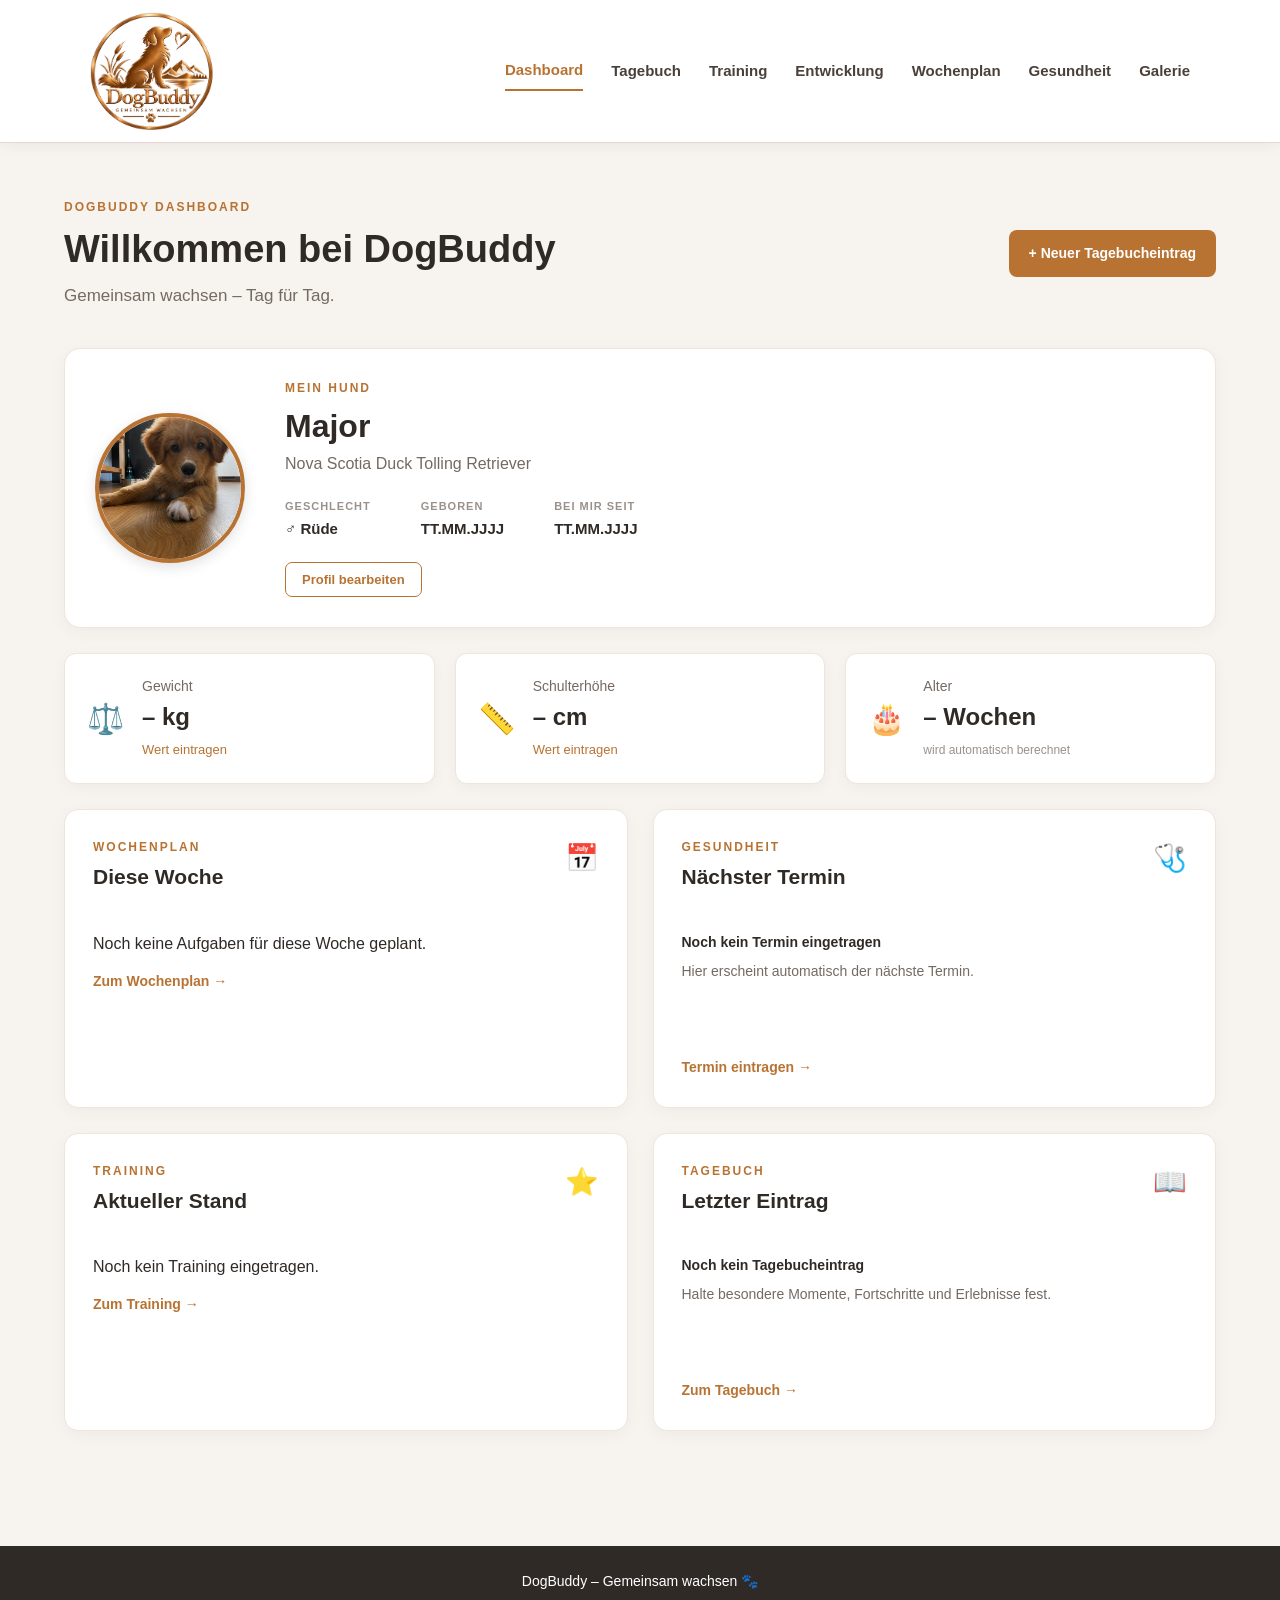
==== commit c6f8a190: "DogBuddy erweitert und Dokumentation aktualisiert" ====
--- a/DogBuddy/index.html
+++ b/DogBuddy/index.html
@@ -98,8 +98,8 @@
                     DOGBUDDY DASHBOARD
                 </p>
 
-                <h1>
-                    Willkommen bei DogBuddy 🐾
+                <h1 class="welcome-title">
+                    Willkommen bei DogBuddy
                 </h1>
 
                 <p class="welcome-text">
@@ -402,6 +402,12 @@
 
                 </div>
 
+                <!-- Kleine grafische Gewichtsentwicklung -->
+                <div
+                    id="dashboard-weight-chart"
+                    class="mini-chart">
+                </div>
+
             </article>
 
 
@@ -434,6 +440,11 @@
                     </a>
 
                 </div>
+                <!-- Kleine grafische Größenentwicklung -->
+                <div
+                    id="dashboard-height-chart"
+                    class="mini-chart">
+                </div>
 
             </article>
 
@@ -487,60 +498,49 @@
             <!-- ================================================== -->
 
             <article class="dashboard-card">
-
+            
                 <div class="card-header">
-
+                
                     <div>
-
+                    
                         <p class="small-heading">
                             WOCHENPLAN
                         </p>
-
+                    
                         <h2>
                             Diese Woche
                         </h2>
-
-                    </div>
-
+                    
+                    </div>
+                
                     <span class="big-icon">
                         📅
                     </span>
-
-                </div>
-
-
-                <ul class="task-list">
-
-                    <li>
-                        <input type="checkbox">
-                        Rückruf üben
-                    </li>
-
-                    <li>
-                        <input type="checkbox">
-                        Ruhetraining
-                    </li>
-
-                    <li>
-                        <input type="checkbox">
-                        Neue Umgebung kennenlernen
-                    </li>
-
-                    <li>
-                        <input type="checkbox">
-                        Leinenführigkeit üben
-                    </li>
-
-                </ul>
-
-
+                
+                </div>
+            
+            
+                <!--
+                    Hier fügt app.js automatisch
+                    die offenen Aufgaben aus dem Wochenplan ein.
+                -->
+            
+                <div id="dashboard-weekly-list">
+                
+                    <p class="empty-info">
+                        Noch keine Aufgaben für diese Woche geplant.
+                    </p>
+                
+                </div>
+            
+            
                 <a
                     href="html/wochenplan.html"
                     class="card-link"
                 >
                     Zum Wochenplan →
                 </a>
-
+            
             </article>
 
 
@@ -550,49 +550,66 @@
             <!-- ================================================== -->
 
             <article class="dashboard-card">
-
+            
                 <div class="card-header">
-
+                
                     <div>
-
+                    
                         <p class="small-heading">
                             GESUNDHEIT
                         </p>
-
+                    
                         <h2>
                             Nächster Termin
                         </h2>
-
-                    </div>
-
+                    
+                    </div>
+                
                     <span class="big-icon">
                         🩺
                     </span>
-
-                </div>
-
-
+                
+                </div>
+            
+            
+                <!-- ================================================== -->
+                <!-- NÄCHSTER TERMIN                                    -->
+                <!-- ================================================== -->
+            
                 <div class="appointment">
-
-                    <p class="appointment-title">
+                
+                
+                    <!-- Terminbezeichnung -->
+                    <p
+                        class="appointment-title"
+                        id="dashboard-appointment-title"
+                    >
                         Noch kein Termin eingetragen
                     </p>
-
-                    <p>
-                        Hier erscheint später automatisch
-                        der nächste Tierarzttermin.
-                    </p>
-
-                </div>
-
-
+                
+                
+                    <!-- Datum und Uhrzeit -->
+                    <p id="dashboard-appointment-date">
+                        Hier erscheint automatisch der nächste Termin.
+                    </p>
+                
+                
+                    <!-- Ort -->
+                    <p id="dashboard-appointment-location">
+                    </p>
+                
+                
+                </div>
+            
+            
+                <!-- Link zur Gesundheitsseite -->
                 <a
                     href="html/gesundheit.html"
                     class="card-link"
                 >
                     Termin eintragen →
                 </a>
-
+            
             </article>
 
 
--- a/DogBuddy/css/styles.css
+++ b/DogBuddy/css/styles.css
@@ -1,3 +1,7 @@
+/* Schriftart für "Willkommen bei DogBuddy" */
+
+@import url('https://fonts.googleapis.com/css2?family=Dancing+Script:wght@600;700&display=swap');
+
 /* ================================================== */
 /* GRUNDEINSTELLUNGEN                                 */
 /* ================================================== */
@@ -28,17 +32,18 @@
 
 .header {
     display: flex;
-
     justify-content: space-between;
     align-items: center;
 
     background-color: #ffffff;
 
-    padding: 12px 60px;
-
-    border-bottom: 1px solid #e8dfd6;
+    padding: 12px max(60px, calc((100% - 1100px) / 2));
+
+    border-bottom: 1px solid #e8d7d6;
 
     box-shadow: 0 3px 15px rgba(0, 0, 0, 0.05);
+
+    box-sizing: border-box;
 }
 
 
@@ -205,61 +210,49 @@
 /* HUNDPROFIL                                         */
 /* ================================================== */
 
-/* Gesamte Profilkarte */
 .dog-profile {
     display: flex;
-
     align-items: center;
-
     gap: 40px;
 
     background-color: #ffffff;
 
     padding: 30px;
-
     margin-bottom: 25px;
 
     border: 1px solid #eee5dc;
-
     border-radius: 16px;
 
     box-shadow: 0 4px 18px rgba(0, 0, 0, 0.04);
 }
 
 
-/* ================================================== */
-/* HUNDPROFIL - BILD                                  */
-/* ================================================== */
-
-/* Bereich für Majors Profilbild */
+/* Profilbild-Bereich */
+
 .dog-image-area {
     display: flex;
 
     justify-content: center;
-
     align-items: center;
 
     flex-shrink: 0;
 }
 
 
-/* Profilbild von Major */
+/* Profilbild */
+
 .dog-profile-image {
     width: 150px;
     height: 150px;
     max-width: 150px;
 
-    /* Bild passend zuschneiden */
     object-fit: cover;
     object-position: center;
 
-    /* Rundes Profilbild */
     border-radius: 50%;
 
-    /* Bronzefarbener Rahmen */
     border: 4px solid #b87333;
 
-    /* Leichter Schatten */
     box-shadow: 0 4px 14px rgba(0, 0, 0, 0.12);
 
     display: block;
@@ -267,16 +260,13 @@
 }
 
 
-/* ================================================== */
-/* HUNDPROFIL - INFORMATIONEN                         */
-/* ================================================== */
+/* Informationen */
 
 .dog-profile-info {
     flex: 1;
 }
 
 
-/* Name des Hundes */
 .dog-profile-info h2 {
     font-size: 32px;
 
@@ -285,6 +275,7 @@
 
 
 /* Rasse */
+
 .dog-breed {
     color: #756a62;
 
@@ -294,7 +285,8 @@
 }
 
 
-/* Geschlecht, Geburtstag und Einzugsdatum */
+/* Geschlecht, Geburtstag und Einzug */
+
 .dog-details {
     display: flex;
 
@@ -304,7 +296,6 @@
 }
 
 
-/* Einzelne Information */
 .dog-detail {
     display: flex;
 
@@ -314,7 +305,6 @@
 }
 
 
-/* Kleine Beschriftung */
 .detail-label {
     color: #9a918b;
 
@@ -328,7 +318,6 @@
 }
 
 
-/* Eigentlicher Wert */
 .detail-value {
     color: #302a26;
 
@@ -338,9 +327,7 @@
 }
 
 
-/* ================================================== */
-/* PROFIL BEARBEITEN                                  */
-/* ================================================== */
+/* Profil bearbeiten */
 
 .edit-profile-button {
     background-color: transparent;
@@ -353,6 +340,8 @@
 
     border-radius: 7px;
 
+    font-family: inherit;
+
     font-size: 13px;
 
     font-weight: bold;
@@ -363,13 +352,187 @@
 }
 
 
-/* Effekt beim Darüberfahren */
 .edit-profile-button:hover {
     background-color: #b87333;
 
     color: #ffffff;
 }
 
+
+/* ================================================== */
+/* DASHBOARD KARTEN                                   */
+/* ================================================== */
+
+.dashboard-grid {
+    display: grid;
+
+    grid-template-columns: repeat(2, 1fr);
+
+    gap: 25px;
+
+    margin-bottom: 35px;
+}
+
+
+/* Einzelne Karte */
+.dashboard-card {
+    background-color: #ffffff;
+
+    border: 1px solid #eee5dd;
+
+    border-radius: 14px;
+
+    padding: 24px;
+
+    box-shadow: 0 3px 14px rgba(0, 0, 0, 0.04);
+}
+
+
+/* Kartenüberschrift */
+.dashboard-card h2 {
+    font-size: 19px;
+
+    margin-bottom: 17px;
+}
+
+
+/* ================================================== */
+/* KARTEN-INHALT                                      */
+/* ================================================== */
+
+.card-row {
+    display: flex;
+
+    justify-content: space-between;
+    align-items: center;
+
+    gap: 20px;
+
+    padding: 11px 0;
+
+    border-bottom: 1px solid #f0ebe7;
+}
+
+
+/* Letzte Zeile ohne Linie */
+.card-row:last-child {
+    border-bottom: none;
+}
+
+
+/* Linke Seite */
+.card-row-label {
+    color: #756a62;
+
+    font-size: 14px;
+}
+
+
+/* Rechte Seite */
+.card-row-value {
+    color: #403832;
+
+    font-size: 14px;
+
+    font-weight: 600;
+
+    text-align: right;
+}
+
+
+/* ================================================== */
+/* KARTEN-LINK                                        */
+/* ================================================== */
+
+.card-link {
+    display: inline-block;
+
+    margin-top: 16px;
+
+    color: #b87333;
+
+    text-decoration: none;
+
+    font-size: 13px;
+
+    font-weight: bold;
+}
+
+
+.card-link:hover {
+    text-decoration: underline;
+}
+
+
+/* ================================================== */
+/* STATUS                                             */
+/* ================================================== */
+
+.status {
+    display: inline-block;
+
+    padding: 4px 9px;
+
+    border-radius: 20px;
+
+    font-size: 11px;
+
+    font-weight: bold;
+}
+
+
+/* Grün */
+.status-good {
+    background-color: #e6f2e8;
+
+    color: #4f7a56;
+}
+
+
+/* Orange */
+.status-open {
+    background-color: #f7eadb;
+
+    color: #9b6737;
+}
+
+
+/* ================================================== */
+/* BEREICHSÜBERSCHRIFT                                */
+/* ================================================== */
+
+.section-heading {
+    display: flex;
+
+    justify-content: space-between;
+    align-items: center;
+
+    margin-bottom: 20px;
+}
+
+
+.section-heading h2 {
+    font-size: 23px;
+}
+
+
+/* ================================================== */
+/* FOOTER                                             */
+/* ================================================== */
+
+.footer {
+    text-align: center;
+
+    color: #93877e;
+
+    font-size: 12px;
+
+    padding: 25px;
+
+    border-top: 1px solid #eadfd6;
+
+    background-color: #ffffff;
+}
 
 /* ================================================== */
 /* SCHNELLÜBERSICHT                                   */
@@ -608,9 +771,9 @@
 }
 
 
-/* ==================================================
-FUSSBEREICH
-================================================== */
+/* ================================================== */
+/* FUSSBEREICH                                        */
+/* ================================================== */
 
 footer {
     width: 100%;
@@ -625,6 +788,7 @@
 
     font-size: 14px;
 }
+
 
 /* ================================================== */
 /* PROFILFORMULAR                                     */
@@ -740,9 +904,10 @@
     background-color: #f7f3ee;
 }
 
-/* ==================================================
-   ENTWICKLUNG
-   ================================================== */
+
+/* ================================================== */
+/* ENTWICKLUNG                                        */
+/* ================================================== */
 
 .development-page {
     max-width: 1200px;
@@ -751,13 +916,14 @@
 }
 
 
-/* ==================================================
-   ÜBERSCHRIFT
-   ================================================== */
+/* ================================================== */
+/* ENTWICKLUNG - ÜBERSCHRIFT                          */
+/* ================================================== */
 
 .development-header {
     margin-bottom: 35px;
 }
+
 
 .development-header .eyebrow {
     color: #b87333;
@@ -767,129 +933,166 @@
     margin-bottom: 8px;
 }
 
+
 .development-header h1 {
     font-size: 36px;
     margin: 0 0 10px;
     color: #302a26;
 }
 
+
 .development-header > p:last-child {
     color: #6f665f;
     margin: 0;
 }
 
 
-/* ==================================================
-   KARTE - NEUE MESSUNG
-   ================================================== */
+/* ================================================== */
+/* KARTE - NEUE MESSUNG                               */
+/* ================================================== */
 
 .measurement-card {
     background-color: #ffffff;
+
     padding: 30px;
+
     border-radius: 16px;
+
     margin-bottom: 30px;
+
     box-shadow: 0 4px 18px rgba(0, 0, 0, 0.06);
 }
+
 
 .measurement-card h2 {
     margin-top: 0;
     margin-bottom: 25px;
+
     color: #302a26;
 }
 
 
-/* ==================================================
-   FORMULAR
-   ================================================== */
+/* ================================================== */
+/* ENTWICKLUNG - FORMULAR                             */
+/* ================================================== */
 
 .measurement-form {
     display: grid;
+
     grid-template-columns: repeat(3, 1fr);
+
     gap: 20px;
+
     margin-bottom: 25px;
 }
 
+
 .measurement-form .form-group {
     display: flex;
+
     flex-direction: column;
 }
+
 
 .measurement-form label {
     font-size: 14px;
+
     font-weight: 600;
+
     color: #514941;
+
     margin-bottom: 8px;
 }
+
 
 .measurement-form input {
     width: 100%;
+
     box-sizing: border-box;
+
     padding: 12px 14px;
 
     border: 1px solid #ddd3ca;
+
     border-radius: 8px;
 
     font-size: 15px;
+
     color: #302a26;
+
     background-color: #ffffff;
 }
+
 
 .measurement-form input:focus {
     outline: none;
+
     border-color: #b87333;
 }
 
 
-/* ==================================================
-   SPEICHERN BUTTON
-   ================================================== */
+/* ================================================== */
+/* ENTWICKLUNG - SPEICHERN                            */
+/* ================================================== */
 
 .measurement-card .primary-button {
     background-color: #b87333;
+
     color: #ffffff;
 
     border: none;
+
     border-radius: 8px;
 
     padding: 12px 20px;
 
     font-size: 15px;
+
     font-weight: 600;
 
     cursor: pointer;
 }
+
 
 .measurement-card .primary-button:hover {
     opacity: 0.85;
 }
 
 
-/* ==================================================
-   BISHERIGE MESSUNGEN
-   ================================================== */
+/* ================================================== */
+/* BISHERIGE MESSUNGEN                                */
+/* ================================================== */
 
 .measurement-history {
     background-color: #ffffff;
+
     padding: 30px;
+
     border-radius: 16px;
+
     box-shadow: 0 4px 18px rgba(0, 0, 0, 0.06);
 }
+
 
 .measurement-history h2 {
     margin-top: 0;
+
     margin-bottom: 25px;
+
     color: #302a26;
 }
 
 
-/* ==================================================
-   TABELLE
-   ================================================== */
+/* ================================================== */
+/* MESSWERT-TABELLE                                   */
+/* ================================================== */
 
 .measurement-table {
     width: 100%;
+
     border-collapse: collapse;
 }
+
 
 .measurement-table th {
     text-align: left;
@@ -897,24 +1100,29 @@
     padding: 14px;
 
     background-color: #f5eee8;
+
     color: #302a26;
 
     border-bottom: 2px solid #b87333;
 }
+
 
 .measurement-table td {
     padding: 14px;
+
     border-bottom: 1px solid #eee6df;
+
     color: #514941;
 }
+
 
 .measurement-table tbody tr:hover {
     background-color: #faf7f4;
 }
 
-/* ==================================================
-   TRAINING
-   ================================================== */
+/* ================================================== */
+/* TRAINING                                           */
+/* ================================================== */
 
 .training-page {
     max-width: 1200px;
@@ -923,13 +1131,14 @@
 }
 
 
-/* ==================================================
-   TRAINING - ÜBERSCHRIFT
-   ================================================== */
+/* ================================================== */
+/* TRAINING - ÜBERSCHRIFT                             */
+/* ================================================== */
 
 .training-header {
     margin-bottom: 35px;
 }
+
 
 .training-header .eyebrow {
     color: #b87333;
@@ -939,276 +1148,344 @@
     margin-bottom: 8px;
 }
 
+
 .training-header h1 {
     font-size: 36px;
     margin: 0 0 10px;
     color: #302a26;
 }
 
+
 .training-header > p:last-child {
     color: #6f665f;
     margin: 0;
 }
 
 
-/* ==================================================
-   TRAINING - FORMULAR KARTE
-   ================================================== */
+/* ================================================== */
+/* TRAINING - FORMULAR KARTE                          */
+/* ================================================== */
 
 .training-form-card {
     background-color: #ffffff;
+
     padding: 30px;
+
     border-radius: 16px;
+
     margin-bottom: 30px;
+
     box-shadow: 0 4px 18px rgba(0, 0, 0, 0.06);
 }
+
 
 .training-form-card h2 {
     margin-top: 0;
+
     margin-bottom: 25px;
+
     color: #302a26;
 }
 
 
-/* ==================================================
-   TRAINING - FORMULARFELDER
-   ================================================== */
+/* ================================================== */
+/* TRAINING - FORMULARFELDER                          */
+/* ================================================== */
 
 .training-form-group {
     display: flex;
+
     flex-direction: column;
+
     margin-bottom: 22px;
 }
+
 
 .training-form-group label {
     font-size: 14px;
+
     font-weight: 600;
+
     color: #514941;
+
     margin-bottom: 8px;
 }
+
 
 .training-form-group input,
 .training-form-group textarea {
     width: 100%;
+
     box-sizing: border-box;
 
     padding: 12px 14px;
 
     border: 1px solid #ddd3ca;
+
     border-radius: 8px;
 
     font-size: 15px;
+
     font-family: inherit;
 
     color: #302a26;
+
     background-color: #ffffff;
 }
+
 
 .training-form-group textarea {
     resize: vertical;
+
     min-height: 100px;
 }
+
 
 .training-form-group input:focus,
 .training-form-group textarea:focus {
     outline: none;
+
     border-color: #b87333;
 }
 
 
-/* ==================================================
-   TRAINING - STERNE
-   ================================================== */
+/* ================================================== */
+/* TRAINING - STERNE                                  */
+/* ================================================== */
 
 .star-rating {
     display: flex;
+
     gap: 5px;
+
     margin-top: 3px;
 }
+
 
 .star {
     background: none;
+
     border: none;
+
     padding: 0;
 
     font-size: 32px;
+
     line-height: 1;
 
     color: #b87333;
 
     cursor: pointer;
 }
+
 
 .star:hover {
     transform: scale(1.12);
 }
 
+
 .rating-text {
     margin-top: 10px;
 
     font-size: 14px;
+
     color: #8a7d73;
 }
 
 
-/* ==================================================
-   TRAINING - SPEICHERN BUTTON
-   ================================================== */
+/* ================================================== */
+/* TRAINING - SPEICHERN BUTTON                        */
+/* ================================================== */
 
 .training-form-card .primary-button {
     background-color: #b87333;
+
     color: #ffffff;
 
     border: none;
+
     border-radius: 8px;
 
     padding: 12px 20px;
 
     font-size: 15px;
+
     font-weight: 600;
 
     cursor: pointer;
 }
+
 
 .training-form-card .primary-button:hover {
     opacity: 0.85;
 }
 
 
-/* ==================================================
-   TRAINING - ÜBERSICHT
-   ================================================== */
+/* ================================================== */
+/* TRAINING - ÜBERSICHT                               */
+/* ================================================== */
 
 .training-overview {
     background-color: #ffffff;
+
     padding: 30px;
+
     border-radius: 16px;
 
     box-shadow: 0 4px 18px rgba(0, 0, 0, 0.06);
 }
+
 
 .training-overview h2 {
     margin-top: 0;
+
     margin-bottom: 25px;
+
     color: #302a26;
 }
 
 
-/* ==================================================
-   TRAINING - GESPEICHERTE ÜBUNG
-   ================================================== */
+/* ================================================== */
+/* TRAINING - GESPEICHERTE ÜBUNG                      */
+/* ================================================== */
 
 .training-item {
     padding: 20px;
 
     border: 1px solid #eee6df;
+
     border-radius: 10px;
 
     margin-bottom: 15px;
 
     background-color: #faf7f4;
 }
+
 
 .training-item:last-child {
     margin-bottom: 0;
 }
 
+
 .training-item-header {
     display: flex;
+
     justify-content: space-between;
+
     align-items: center;
 
     gap: 20px;
 }
+
 
 .training-item h3 {
     margin: 0;
 
     font-size: 18px;
+
     color: #302a26;
 }
+
 
 .training-item-stars {
     color: #b87333;
+
     font-size: 21px;
+
     letter-spacing: 2px;
 }
+
 
 .training-item-note {
     margin: 12px 0 0;
 
     color: #6f665f;
+
     line-height: 1.5;
 }
 
 
-/* ==================================================
-   TRAINING - LÖSCHEN BUTTON
-   ================================================== */
+/* ================================================== */
+/* TRAINING - DATUM                                   */
+/* ================================================== */
+
+.training-item-date {
+    margin: 8px 0 0;
+
+    font-size: 13px;
+
+    font-weight: 600;
+
+    color: #b87333;
+}
+
+
+/* ================================================== */
+/* TRAINING - LÖSCHEN BUTTON                          */
+/* ================================================== */
 
 .delete-training-button {
     margin-top: 15px;
 
     background-color: transparent;
+
     color: #b87333;
 
     border: 1px solid #b87333;
+
     border-radius: 6px;
 
     padding: 7px 12px;
 
     font-size: 14px;
+
     font-weight: 600;
 
     cursor: pointer;
 }
+
 
 .delete-training-button:hover {
     background-color: #b87333;
+
     color: #ffffff;
 }
 
-/* ==================================================
-   TRAINING - DATUM
-   ================================================== */
-
-.training-item-date {
-    margin: 8px 0 0;
-
-    font-size: 13px;
-    font-weight: 600;
-
-    color: #b87333;
-}
-
-/* ==================================================
-   TAGEBUCH
-   ================================================== */
+
+/* ================================================== */
+/* TAGEBUCH                                           */
+/* ================================================== */
 
 .diary-page {
     max-width: 1200px;
+
     margin: 0 auto;
+
     padding: 50px 40px 80px;
 }
 
 
-/* ==================================================
-   TAGEBUCH - ÜBERSCHRIFT
-   ================================================== */
+/* ================================================== */
+/* TAGEBUCH - ÜBERSCHRIFT                             */
+/* ================================================== */
 
 .diary-header {
     margin-bottom: 35px;
 }
 
+
 .diary-header .eyebrow {
     margin-bottom: 8px;
 
     color: #b87333;
 
     font-size: 13px;
+
     font-weight: 700;
+
     letter-spacing: 2px;
 }
+
 
 .diary-header h1 {
     margin: 0 0 10px;
@@ -1218,6 +1495,7 @@
     font-size: 38px;
 }
 
+
 .diary-header > p:last-child {
     margin: 0;
 
@@ -1225,40 +1503,31 @@
 }
 
 
-/* ==================================================
-   FORMULAR-KARTE
-   ================================================== */
-
-.diary-form-card {
-    margin-bottom: 40px;
-    padding: 30px;
-
-    background-color: #ffffff;
-
-    border-radius: 16px;
-
-    box-shadow:
-        0 5px 20px rgba(0, 0, 0, 0.06);
-}
-
-.diary-form-card h2 {
-    margin-top: 0;
-    margin-bottom: 25px;
-
-    color: #302a26;
-}
-
-
-/* ==================================================
-   FORMULAR-FELDER
-   ================================================== */
+/* Überschrift und Button nebeneinander */
+
+.diary-header-with-button {
+    display: flex;
+
+    align-items: center;
+
+    justify-content: space-between;
+
+    gap: 40px;
+}
+
+
+/* ================================================== */
+/* TAGEBUCH - FORMULARFELDER                          */
+/* ================================================== */
 
 .diary-form-group {
     display: flex;
+
     flex-direction: column;
 
     margin-bottom: 22px;
 }
+
 
 .diary-form-group label {
     margin-bottom: 8px;
@@ -1266,8 +1535,10 @@
     color: #4c433d;
 
     font-size: 14px;
+
     font-weight: 600;
 }
+
 
 .diary-form-group input,
 .diary-form-group textarea {
@@ -1276,6 +1547,7 @@
     padding: 12px 14px;
 
     border: 1px solid #ddd5cf;
+
     border-radius: 8px;
 
     background-color: #ffffff;
@@ -1283,15 +1555,19 @@
     color: #302a26;
 
     font-family: inherit;
+
     font-size: 15px;
 
     box-sizing: border-box;
 }
+
 
 .diary-form-group textarea {
     resize: vertical;
+
     min-height: 90px;
 }
+
 
 .diary-form-group input:focus,
 .diary-form-group textarea:focus {
@@ -1299,20 +1575,20 @@
 
     border-color: #b87333;
 
-    box-shadow:
-        0 0 0 2px rgba(184, 115, 51, 0.12);
-}
-
-
-/* ==================================================
-   FOTO-UPLOAD
-   ================================================== */
+    box-shadow: 0 0 0 2px rgba(184, 115, 51, 0.12);
+}
+
+
+/* ================================================== */
+/* TAGEBUCH - FOTO-UPLOAD                             */
+/* ================================================== */
 
 .diary-photo-upload {
     margin-bottom: 25px;
 }
 
-.diary-photo-upload label {
+
+.diary-photo-upload > label {
     display: block;
 
     margin-bottom: 8px;
@@ -1320,30 +1596,68 @@
     color: #4c433d;
 
     font-size: 14px;
+
     font-weight: 600;
 }
 
+
+/* Das normale Browser-Dateifeld bleibt unsichtbar */
+
 .diary-photo-upload input[type="file"] {
-    width: 100%;
-
-    padding: 12px;
-
-    border: 1px dashed #c8b6a8;
-    border-radius: 8px;
-
-    background-color: #faf7f4;
-
-    color: #625852;
+    display: none;
+}
+
+
+/* Eigener Button für die Dateiauswahl */
+
+.photo-upload-button {
+    display: inline-flex;
+
+    align-items: center;
+
+    justify-content: center;
+
+    width: auto;
+
+    padding: 10px 17px;
+
+    background-color: #ffffff;
+
+    color: #8a674b;
+
+    border: 1px solid #d8c5b5;
+
+    border-radius: 9px;
+
+    font-family: inherit;
+
+    font-size: 14px;
+
+    font-weight: 600;
 
     cursor: pointer;
 
-    box-sizing: border-box;
-}
-
-
-/* ==================================================
-   FOTO-VORSCHAU VOR DEM SPEICHERN
-   ================================================== */
+    box-shadow: 0 2px 7px rgba(0, 0, 0, 0.04);
+
+    transition:
+        background-color 0.2s ease,
+        border-color 0.2s ease,
+        transform 0.2s ease;
+}
+
+
+.photo-upload-button:hover {
+    background-color: #f4ede6;
+
+    border-color: #b98a62;
+
+    transform: translateY(-1px);
+}
+
+
+/* ================================================== */
+/* TAGEBUCH - FOTO-VORSCHAU                           */
+/* ================================================== */
 
 #photo-preview {
     display: grid;
@@ -1356,6 +1670,7 @@
     margin-top: 15px;
 }
 
+
 .photo-preview-item {
     position: relative;
 
@@ -1368,24 +1683,210 @@
     background-color: #f3eee9;
 }
 
+
 .photo-preview-item img {
+    display: block;
+
     width: 100%;
+
     height: 100%;
 
     object-fit: cover;
-
-    display: block;
-}
-
-
-/* ==================================================
-   X-BUTTON BEI FOTO-VORSCHAU
-   ================================================== */
+}
+
+
+/* ================================================== */
+/* TAGEBUCH - FOTO AUS VORSCHAU ENTFERNEN             */
+/* ================================================== */
 
 .remove-photo-button {
     position: absolute;
 
     top: 8px;
+
+    right: 8px;
+
+    width: 30px;
+
+    height: 30px;
+
+    padding: 0;
+
+    border: none;
+
+    border-radius: 50%;
+
+    background-color: rgba(255, 255, 255, 0.92);
+
+    color: #8f3f35;
+
+    font-size: 21px;
+
+    font-weight: 700;
+
+    line-height: 30px;
+
+    cursor: pointer;
+
+    box-shadow: 0 2px 8px rgba(0, 0, 0, 0.15);
+}
+
+
+.remove-photo-button:hover {
+    background-color: #8f3f35;
+
+    color: #ffffff;
+}
+
+
+/* ================================================== */
+/* TAGEBUCH - BISHERIGE EINTRÄGE                      */
+/* ================================================== */
+
+.diary-history {
+    padding: 30px;
+
+    background-color: #ffffff;
+
+    border-radius: 16px;
+
+    box-shadow: 0 5px 20px rgba(0, 0, 0, 0.06);
+}
+
+
+.diary-history > h2 {
+    margin-top: 0;
+
+    margin-bottom: 25px;
+
+    color: #302a26;
+}
+
+
+/* ================================================== */
+/* TAGEBUCH - EIN EINTRAG                             */
+/* ================================================== */
+
+.diary-item {
+    margin-bottom: 25px;
+
+    padding: 25px;
+
+    border: 1px solid #eee7e1;
+
+    border-radius: 14px;
+
+    background-color: #faf7f4;
+}
+
+
+.diary-item:last-child {
+    margin-bottom: 0;
+}
+
+
+.diary-item-date {
+    margin: 0 0 6px;
+
+    color: #b87333;
+
+    font-size: 13px;
+
+    font-weight: 700;
+}
+
+
+.diary-item > h3 {
+    margin: 0 0 22px;
+
+    color: #302a26;
+
+    font-size: 23px;
+}
+
+
+/* ================================================== */
+/* TAGEBUCH - INHALT                                  */
+/* ================================================== */
+
+.diary-item-section {
+    margin-bottom: 18px;
+}
+
+
+.diary-item-section h4 {
+    margin: 0 0 5px;
+
+    color: #4c433d;
+
+    font-size: 14px;
+
+    font-weight: 700;
+}
+
+
+.diary-item-section p {
+    margin: 0;
+
+    color: #625852;
+
+    font-size: 14px;
+
+    line-height: 1.6;
+
+    white-space: pre-line;
+}
+
+
+/* ================================================== */
+/* TAGEBUCH - FOTOS IM EINTRAG                        */
+/* ================================================== */
+
+.diary-item-photos {
+    display: grid;
+
+    grid-template-columns:
+        repeat(auto-fill, minmax(180px, 1fr));
+
+    gap: 15px;
+
+    margin-top: 22px;
+
+    margin-bottom: 22px;
+}
+
+
+.diary-photo {
+    position: relative;
+
+    overflow: hidden;
+
+    height: 190px;
+
+    border-radius: 12px;
+
+    background-color: #eee7e1;
+}
+
+
+.diary-photo img {
+    display: block;
+
+    width: 100%;
+
+    height: 100%;
+
+    object-fit: cover;
+}
+
+/* ================================================== */
+/* TAGEBUCH - FOTO AUS EINTRAG LÖSCHEN               */
+/* ================================================== */
+
+.delete-photo-button {
+    position: absolute;
+
+    top: 8px;
     right: 8px;
 
     width: 30px;
@@ -1396,8 +1897,7 @@
     border: none;
     border-radius: 50%;
 
-    background-color:
-        rgba(255, 255, 255, 0.92);
+    background-color: rgba(255, 255, 255, 0.92);
 
     color: #8f3f35;
 
@@ -1407,304 +1907,2525 @@
 
     cursor: pointer;
 
-    box-shadow:
-        0 2px 8px rgba(0, 0, 0, 0.15);
-}
-
-.remove-photo-button:hover {
+    box-shadow: 0 2px 8px rgba(0, 0, 0, 0.15);
+}
+
+
+.delete-photo-button:hover {
     background-color: #8f3f35;
 
     color: #ffffff;
 }
 
 
-/* ==================================================
-   SPEICHERN-BUTTON
-   ================================================== */
-
-.diary-form-card .primary-button {
+/* ================================================== */
+/* TAGEBUCH - BUTTONBEREICH                           */
+/* ================================================== */
+
+.diary-button-area {
+    display: flex;
+
+    align-items: center;
+
+    gap: 10px;
+
+    margin-top: 15px;
+}
+
+
+/* ================================================== */
+/* TAGEBUCH - ÄNDERN                                  */
+/* ================================================== */
+
+.edit-diary-button {
+    padding: 9px 14px;
+
+    border: 1px solid #b87333;
+    border-radius: 7px;
+
+    background-color: transparent;
+
+    color: #b87333;
+
+    font-size: 13px;
+    font-weight: 600;
+
+    cursor: pointer;
+}
+
+
+.edit-diary-button:hover {
+    background-color: #b87333;
+
+    color: #ffffff;
+}
+
+
+/* ================================================== */
+/* TAGEBUCH - LÖSCHEN                                 */
+/* ================================================== */
+
+.delete-diary-button {
+    padding: 9px 14px;
+
+    border: 1px solid #d8b8b2;
+    border-radius: 7px;
+
+    background-color: transparent;
+
+    color: #9b4b40;
+
+    font-size: 13px;
+    font-weight: 600;
+
+    cursor: pointer;
+}
+
+
+.delete-diary-button:hover {
+    background-color: #9b4b40;
+
+    border-color: #9b4b40;
+
+    color: #ffffff;
+}
+
+
+/* ================================================== */
+/* GESUNDHEIT & TERMINE                               */
+/* ================================================== */
+
+.health-page {
+    width: min(1100px, calc(100% - 40px));
+
+    margin: 0 auto;
+
+    padding: 45px 0 70px;
+}
+
+
+/* ================================================== */
+/* GESUNDHEIT - ÜBERSCHRIFT                           */
+/* ================================================== */
+
+.health-header {
+    margin-bottom: 30px;
+}
+
+
+.health-header h1 {
+    margin: 5px 0 10px;
+}
+
+
+.health-header > p:last-child {
+    color: #6d655f;
+
+    max-width: 700px;
+
+    line-height: 1.6;
+}
+
+
+/* ================================================== */
+/* GESUNDHEIT - TERMINFORMULAR                        */
+/* ================================================== */
+
+.health-form-card {
+    background-color: #ffffff;
+
+    border: 1px solid #e5ddd5;
+
+    border-radius: 16px;
+
+    padding: 28px;
+
+    margin-bottom: 45px;
+
+    box-shadow: 0 6px 20px rgba(48, 42, 38, 0.06);
+}
+
+
+.health-form-card h2 {
+    margin-top: 0;
+
+    margin-bottom: 25px;
+}
+
+
+/* ================================================== */
+/* GESUNDHEIT - FORMULARFELDER                        */
+/* ================================================== */
+
+.health-form-group {
+    display: flex;
+
+    flex-direction: column;
+
+    gap: 7px;
+
+    margin-bottom: 18px;
+}
+
+
+.health-form-group label {
+    font-size: 14px;
+
+    font-weight: 600;
+
+    color: #403832;
+}
+
+
+.health-form-group input,
+.health-form-group select,
+.health-form-group textarea {
+    width: 100%;
+
+    box-sizing: border-box;
+
+    padding: 11px 12px;
+
+    border: 1px solid #d9d0c8;
+
+    border-radius: 8px;
+
+    background-color: #ffffff;
+
+    color: #302a26;
+
+    font: inherit;
+}
+
+
+.health-form-group textarea {
+    resize: vertical;
+}
+
+
+.health-form-group input:focus,
+.health-form-group select:focus,
+.health-form-group textarea:focus {
+    outline: none;
+
+    border-color: #b87333;
+}
+
+
+/* Zwei Felder nebeneinander */
+
+.health-form-row {
+    display: grid;
+
+    grid-template-columns: 1fr 1fr;
+
+    gap: 20px;
+}
+
+
+/* ================================================== */
+/* GESUNDHEIT - STATUSAUSWAHL                         */
+/* ================================================== */
+
+.appointment-status-selection {
+    display: flex;
+
+    gap: 25px;
+
+    flex-wrap: wrap;
+}
+
+
+.appointment-status-selection label {
+    display: flex;
+
+    align-items: center;
+
+    gap: 7px;
+
+    cursor: pointer;
+}
+
+
+.appointment-status-selection input {
+    width: auto;
+}
+
+
+/* ================================================== */
+/* GESUNDHEIT - TERMINBEREICHE                        */
+/* ================================================== */
+
+.appointment-section {
+    margin-top: 40px;
+}
+
+
+.appointment-section-header {
+    display: flex;
+
+    justify-content: space-between;
+
+    align-items: center;
+
+    margin-bottom: 20px;
+}
+
+
+.appointment-section-header h2 {
+    margin: 3px 0 0;
+}
+
+
+/* ================================================== */
+/* GESUNDHEIT - TERMINZÄHLER                          */
+/* ================================================== */
+
+.appointment-counter {
+    display: flex;
+
+    align-items: center;
+
+    justify-content: center;
+
+    min-width: 38px;
+
+    height: 38px;
+
+    padding: 0 8px;
+
+    box-sizing: border-box;
+
+    border-radius: 50%;
+
+    background-color: #f3e7dc;
+
+    color: #a45f27;
+
+    font-weight: 700;
+}
+
+
+/* ================================================== */
+/* GESUNDHEIT - LEERE TERMINLISTE                     */
+/* ================================================== */
+
+.empty-appointments {
+    background-color: #ffffff;
+
+    border: 1px dashed #d9d0c8;
+
+    border-radius: 12px;
+
+    padding: 25px;
+
+    color: #81766e;
+
+    text-align: center;
+}
+
+
+/* ================================================== */
+/* GESUNDHEIT - EINZELNER TERMIN                      */
+/* ================================================== */
+
+.appointment-item {
+    background-color: #ffffff;
+
+    border: 1px solid #e5ddd5;
+
+    border-left: 4px solid #b87333;
+
+    border-radius: 12px;
+
+    padding: 22px;
+
+    margin-bottom: 16px;
+
+    box-shadow: 0 4px 14px rgba(48, 42, 38, 0.05);
+}
+
+
+.appointment-item-header {
+    display: flex;
+
+    justify-content: space-between;
+
+    align-items: flex-start;
+
+    gap: 20px;
+
+    margin-bottom: 15px;
+}
+
+
+.appointment-item-header h3 {
+    margin: 4px 0 0;
+
+    font-size: 19px;
+}
+
+
+/* ================================================== */
+/* GESUNDHEIT - TERMIN-KATEGORIE                      */
+/* ================================================== */
+
+.appointment-category {
+    margin: 0;
+
+    color: #b87333;
+
+    font-size: 13px;
+
+    font-weight: 700;
+
+    text-transform: uppercase;
+}
+
+
+/* ================================================== */
+/* GESUNDHEIT - TERMIN-STATUS                         */
+/* ================================================== */
+
+.appointment-status {
+    flex-shrink: 0;
+
+    padding: 6px 10px;
+
+    border-radius: 20px;
+
+    font-size: 12px;
+
+    font-weight: 700;
+}
+
+
+.status-open {
+    background-color: #f7eadf;
+
+    color: #a45f27;
+}
+
+
+.status-completed {
+    background-color: #ecebea;
+
+    color: #6d655f;
+}
+
+
+/* ================================================== */
+/* GESUNDHEIT - TERMININFORMATIONEN                   */
+/* ================================================== */
+
+.appointment-info {
+    margin: 7px 0;
+
+    color: #514943;
+}
+
+
+.appointment-note {
+    margin: 15px 0 0;
+
+    padding: 12px 14px;
+
+    background-color: #faf7f3;
+
+    border-radius: 8px;
+
+    color: #625a54;
+
+    line-height: 1.5;
+}
+
+
+/* ================================================== */
+/* GESUNDHEIT - ERLEDIGTER TERMIN                     */
+/* ================================================== */
+
+.appointment-completed {
+    opacity: 0.65;
+
+    border-left-color: #aaa29c;
+}
+
+
+/* ================================================== */
+/* GESUNDHEIT - BUTTONBEREICH                         */
+/* ================================================== */
+
+.appointment-button-area {
+    display: flex;
+
+    gap: 10px;
+
+    flex-wrap: wrap;
+
+    margin-top: 18px;
+}
+
+
+.appointment-status-button,
+.edit-appointment-button,
+.delete-appointment-button {
+    padding: 9px 13px;
+
+    border-radius: 7px;
+
+    font-size: 13px;
+
+    font-weight: 600;
+
+    cursor: pointer;
+}
+
+
+/* ================================================== */
+/* GESUNDHEIT - STATUS-BUTTON                         */
+/* ================================================== */
+
+.appointment-status-button {
+    border: 1px solid #b87333;
+
+    background-color: #b87333;
+
+    color: #ffffff;
+}
+
+
+.appointment-status-button:hover {
+    background-color: #9d5e29;
+}
+
+
+/* ================================================== */
+/* GESUNDHEIT - ÄNDERN-BUTTON                         */
+/* ================================================== */
+
+.edit-appointment-button {
+    border: 1px solid #b87333;
+
+    background-color: transparent;
+
+    color: #b87333;
+}
+
+
+.edit-appointment-button:hover {
+    background-color: #b87333;
+
+    color: #ffffff;
+}
+
+
+/* ================================================== */
+/* GESUNDHEIT - LÖSCHEN-BUTTON                        */
+/* ================================================== */
+
+.delete-appointment-button {
+    border: 1px solid #c8c0ba;
+
+    background-color: transparent;
+
+    color: #6d655f;
+}
+
+
+.delete-appointment-button:hover {
+    background-color: #f1efed;
+}
+
+
+/* ================================================== */
+/* WOCHENPLAN                                         */
+/* ================================================== */
+
+.weekly-page {
+    width: min(1100px, calc(100% - 40px));
+
+    margin: 0 auto;
+
+    padding: 50px 0 70px;
+}
+
+
+/* ================================================== */
+/* WOCHENPLAN - ÜBERSCHRIFT                           */
+/* ================================================== */
+
+.weekly-header {
+    margin-bottom: 35px;
+}
+
+
+.weekly-header h1 {
     margin-top: 5px;
 
-    padding: 12px 20px;
-
+    margin-bottom: 10px;
+}
+
+
+/* ================================================== */
+/* WOCHENPLAN - FORMULAR                              */
+/* ================================================== */
+
+.weekly-form-card {
+    background-color: #ffffff;
+
+    border-radius: 18px;
+
+    padding: 30px;
+
+    margin-bottom: 45px;
+
+    box-shadow: 0 8px 25px rgba(0, 0, 0, 0.08);
+}
+
+
+.weekly-form-card h2 {
+    margin-top: 0;
+
+    margin-bottom: 25px;
+}
+
+
+.weekly-form-group {
+    display: flex;
+
+    flex-direction: column;
+
+    gap: 8px;
+
+    margin-bottom: 20px;
+}
+
+
+.weekly-form-group label {
+    font-weight: 600;
+}
+
+
+.weekly-form-group input,
+.weekly-form-group select,
+.weekly-form-group textarea {
+    padding: 12px 14px;
+
+    border: 1px solid #d8d1ca;
+
+    border-radius: 9px;
+
+    font-family: inherit;
+
+    font-size: 15px;
+}
+
+
+.weekly-form-group input:focus,
+.weekly-form-group select:focus,
+.weekly-form-group textarea:focus {
+    outline: none;
+
+    border-color: #a9794f;
+}
+
+
+/* ================================================== */
+/* WOCHENPLAN - STATUSAUSWAHL                         */
+/* ================================================== */
+
+.weekly-status-selection {
+    display: flex;
+
+    gap: 25px;
+}
+
+
+.weekly-status-selection label {
+    display: flex;
+
+    align-items: center;
+
+    gap: 7px;
+
+    font-weight: normal;
+}
+
+
+/* ================================================== */
+/* WOCHENPLAN - AUFGABENBEREICHE                      */
+/* ================================================== */
+
+.weekly-section {
+    margin-top: 40px;
+}
+
+
+.weekly-section-header {
+    display: flex;
+
+    justify-content: space-between;
+
+    align-items: center;
+
+    margin-bottom: 20px;
+}
+
+
+.weekly-section-header h2 {
+    margin: 4px 0 0;
+}
+
+
+/* ================================================== */
+/* WOCHENPLAN - ZÄHLER                                */
+/* ================================================== */
+
+.weekly-counter {
+    min-width: 38px;
+
+    height: 38px;
+
+    display: flex;
+
+    align-items: center;
+
+    justify-content: center;
+
+    border-radius: 50%;
+
+    background-color: #eee7df;
+
+    font-weight: bold;
+}
+
+
+/* ================================================== */
+/* WOCHENPLAN - EINZELNE AUFGABE                      */
+/* ================================================== */
+
+.weekly-task-item {
+    background-color: #ffffff;
+
+    border-radius: 15px;
+
+    padding: 22px;
+
+    margin-bottom: 15px;
+
+    box-shadow: 0 5px 18px rgba(0, 0, 0, 0.06);
+}
+
+
+.weekly-task-header {
+    display: flex;
+
+    justify-content: space-between;
+
+    align-items: flex-start;
+
+    gap: 20px;
+}
+
+
+.weekly-task-header h3 {
+    margin: 5px 0 0;
+}
+
+
+.weekly-task-category {
+    margin: 0;
+
+    font-size: 13px;
+
+    font-weight: 600;
+
+    color: #8a674b;
+}
+
+
+.weekly-task-note {
+    margin-top: 15px;
+
+    margin-bottom: 0;
+}
+
+
+/* ================================================== */
+/* WOCHENPLAN - STATUS                                */
+/* ================================================== */
+
+.weekly-task-status {
+    padding: 6px 12px;
+
+    border-radius: 20px;
+
+    font-size: 12px;
+
+    font-weight: bold;
+}
+
+
+.weekly-status-open {
+    background-color: #f4eadf;
+}
+
+
+.weekly-status-completed {
+    background-color: #e5eee4;
+}
+
+
+/* Erledigte Aufgabe etwas blasser */
+
+.weekly-task-completed {
+    opacity: 0.7;
+}
+
+
+.weekly-task-completed h3 {
+    text-decoration: line-through;
+}
+
+
+/* ================================================== */
+/* WOCHENPLAN - BUTTONS                               */
+/* ================================================== */
+
+.weekly-task-buttons {
+    display: flex;
+
+    gap: 10px;
+
+    margin-top: 20px;
+}
+
+
+.weekly-task-buttons button {
     border: none;
+
     border-radius: 8px;
 
+    padding: 9px 13px;
+
+    cursor: pointer;
+
+    font-family: inherit;
+}
+
+
+.weekly-status-button {
+    background-color: #eee7df;
+}
+
+
+.weekly-edit-button {
+    background-color: #f1eee9;
+}
+
+
+.weekly-delete-button {
+    background-color: #f4e4e1;
+}
+
+
+/* ================================================== */
+/* WOCHENPLAN - LEERE LISTE                           */
+/* ================================================== */
+
+.empty-weekly {
+    color: #777;
+
+    font-style: italic;
+}
+
+
+/* ================================================== */
+/* GALERIE                                            */
+/* ================================================== */
+
+.gallery-page {
+    width: min(1200px, calc(100% - 40px));
+
+    margin: 0 auto;
+
+    padding: 50px 0 80px;
+}
+
+
+/* ================================================== */
+/* GALERIE - ÜBERSCHRIFT                              */
+/* ================================================== */
+
+.gallery-header {
+    display: flex;
+
+    justify-content: space-between;
+
+    align-items: center;
+
+    gap: 40px;
+
+    margin-bottom: 35px;
+}
+
+
+.gallery-header-text {
+    flex: 1;
+}
+
+
+.gallery-header .eyebrow {
+    margin: 0 0 7px;
+
+    color: #b87333;
+
+    font-size: 13px;
+
+    font-weight: 700;
+
+    letter-spacing: 2px;
+
+    text-transform: uppercase;
+}
+
+
+.gallery-header h1 {
+    margin: 0 0 10px;
+
+    color: #302a26;
+
+    font-size: 38px;
+}
+
+
+.gallery-header-text > p:last-child {
+    margin: 0;
+
+    color: #746b65;
+
+    line-height: 1.6;
+}
+
+
+/* ================================================== */
+/* GALERIE - NEUES FOTO BUTTON                        */
+/* ================================================== */
+
+.gallery-add-button {
+    display: inline-flex;
+
+    align-items: center;
+
+    justify-content: center;
+
+    gap: 9px;
+
+    flex-shrink: 0;
+
+    padding: 11px 17px;
+
+    border: 1px solid #d8c5b5;
+
+    border-radius: 9px;
+
+    background-color: #ffffff;
+
+    color: #8a674b;
+
+    font-family: inherit;
+
+    font-size: 14px;
+
+    font-weight: 600;
+
+    cursor: pointer;
+
+    box-shadow: 0 2px 7px rgba(0, 0, 0, 0.04);
+
+    transition:
+        background-color 0.2s ease,
+        border-color 0.2s ease,
+        transform 0.2s ease;
+}
+
+
+.gallery-add-button:hover {
+    background-color: #f4ede6;
+
+    border-color: #b98a62;
+
+    transform: translateY(-1px);
+}
+
+
+.gallery-add-icon {
+    font-size: 20px;
+
+    font-weight: 400;
+
+    line-height: 1;
+}
+
+
+/* ================================================== */
+/* GALERIE - FILTER                                   */
+/* ================================================== */
+
+.gallery-filter {
+    display: grid;
+
+    grid-template-columns: repeat(8, 1fr);
+
+    gap: 10px;
+
+    width: 100%;
+
+    margin-bottom: 0;
+}
+
+
+.gallery-filter-button {
+
+    text-align: center;
+
+    padding: 9px 15px;
+
+    border: 1px solid #ded5cd;
+
+    border-radius: 20px;
+
+    background-color: #ffffff;
+
+    color: #625852;
+
+    font-family: inherit;
+
+    font-size: 13px;
+
+    font-weight: 600;
+
+    cursor: pointer;
+
+    transition:
+        background-color 0.2s ease,
+        border-color 0.2s ease,
+        color 0.2s ease;
+}
+
+
+.gallery-filter-button:hover {
+    border-color: #b87333;
+
+    color: #b87333;
+}
+
+
+.gallery-filter-button.active {
+    border-color: #b87333;
+
     background-color: #b87333;
 
     color: #ffffff;
-
+}
+
+
+/* ================================================== */
+/* GALERIE - GRID                                     */
+/* ================================================== */
+
+.gallery-grid {
+    display: grid;
+
+    grid-template-columns: repeat(3, 1fr);
+
+    gap: 25px;
+
+    align-items: start;
+
+    margin-top: 25px;
+}
+
+
+/* ================================================== */
+/* GALERIE - KARTE                                    */
+/* ================================================== */
+
+.gallery-card {
+    overflow: hidden;
+
+    background-color: #ffffff;
+
+    border: 1px solid #eee5dd;
+
+    border-radius: 16px;
+
+    box-shadow: 0 4px 16px rgba(0, 0, 0, 0.06);
+
+    transition:
+        transform 0.2s ease,
+        box-shadow 0.2s ease;
+}
+
+
+.gallery-card:hover {
+    transform: translateY(-3px);
+
+    box-shadow: 0 8px 22px rgba(0, 0, 0, 0.09);
+}
+
+
+/* ================================================== */
+/* GALERIE - BILDBEREICH                              */
+/* ================================================== */
+
+/*
+    WICHTIG:
+
+    gallery-card-image ist jetzt der CONTAINER.
+
+    Das eigentliche Bild oder Video befindet sich darin
+    und hat die Klasse gallery-card-media.
+*/
+
+.gallery-card-image {
+    position: relative;
+
+    width: 100%;
+
+    height: 240px;
+
+    overflow: hidden;
+
+    background-color: #f2ede8;
+
+    cursor: pointer;
+}
+
+
+/* Bild UND Video */
+
+.gallery-card-media,
+.gallery-card-image img,
+.gallery-card-image video {
+    display: block;
+
+    width: 100%;
+
+    height: 100%;
+
+    object-fit: cover;
+}
+
+
+/* Kleiner Zoom beim Darüberfahren */
+
+.gallery-card:hover .gallery-card-media {
+    transform: scale(1.025);
+}
+
+
+.gallery-card-media {
+    transition: transform 0.3s ease;
+}
+
+
+/* ================================================== */
+/* GALERIE - VIDEO BADGE                              */
+/* ================================================== */
+
+.gallery-video-badge {
+    position: absolute;
+
+    right: 12px;
+
+    bottom: 12px;
+
+    padding: 6px 10px;
+
+    border-radius: 20px;
+
+    background-color: rgba(48, 42, 38, 0.82);
+
+    color: #ffffff;
+
+    font-size: 12px;
+
+    font-weight: 600;
+
+    pointer-events: none;
+}
+
+
+/* ================================================== */
+/* GALERIE - INFORMATIONEN UNTER DEM BILD             */
+/* ================================================== */
+
+.gallery-card-info {
+    display: flex;
+
+    flex-direction: column;
+
+    padding: 17px 18px 18px;
+
+    background-color: #ffffff;
+}
+
+
+/* Kategorie */
+
+.gallery-card-category {
+    margin: 0 0 7px;
+
+    color: #a96b36;
+
+    font-size: 12px;
+
+    font-weight: 700;
+
+    letter-spacing: 0.3px;
+}
+
+
+/* Titel */
+
+.gallery-card-info h3 {
+    margin: 0 0 8px;
+
+    color: #302a26;
+
+    font-size: 17px;
+
+    line-height: 1.35;
+}
+
+
+/* Datum */
+
+.gallery-card-date {
+    margin: 0;
+
+    color: #8b817a;
+
+    font-size: 13px;
+}
+
+
+/* ================================================== */
+/* GALERIE - KARTENBUTTONS                            */
+/* ================================================== */
+
+.gallery-card-buttons {
+    display: flex;
+
+    align-items: center;
+
+    gap: 9px;
+
+    margin-top: 15px;
+}
+
+
+/* Ändern */
+
+.gallery-edit-button {
+    padding: 8px 13px;
+
+    border: 1px solid #d8c5b5;
+
+    border-radius: 8px;
+
+    background-color: #ffffff;
+
+    color: #9a673e;
+
+    font-family: inherit;
+
+    font-size: 13px;
+
+    font-weight: 600;
+
+    cursor: pointer;
+
+    transition:
+        background-color 0.2s ease,
+        border-color 0.2s ease;
+}
+
+
+.gallery-edit-button:hover {
+    background-color: #f5eee8;
+
+    border-color: #b98a62;
+}
+
+
+/* Löschen */
+
+.gallery-delete-button {
+    padding: 8px 13px;
+
+    border: 1px solid #dfc4bf;
+
+    border-radius: 8px;
+
+    background-color: #ffffff;
+
+    color: #9b4b40;
+
+    font-family: inherit;
+
+    font-size: 13px;
+
+    font-weight: 600;
+
+    cursor: pointer;
+
+    transition:
+        background-color 0.2s ease,
+        border-color 0.2s ease,
+        color 0.2s ease;
+}
+
+
+.gallery-delete-button:hover {
+    background-color: #9b4b40;
+
+    border-color: #9b4b40;
+
+    color: #ffffff;
+}
+
+
+/* ================================================== */
+/* GALERIE - LEERE GALERIE                            */
+/* ================================================== */
+
+.gallery-empty {
+    grid-column: 1 / -1;
+
+    padding: 50px 25px;
+
+    border: 1px dashed #d9d0c8;
+
+    border-radius: 14px;
+
+    background-color: #ffffff;
+
+    color: #81766e;
+
+    text-align: center;
+}
+
+
+/* ================================================== */
+/* GALERIE - POPUP                                    */
+/* ================================================== */
+
+.gallery-form-modal {
+    position: fixed;
+
+    inset: 0;
+
+    z-index: 1000;
+
+    display: none;
+
+    align-items: center;
+
+    justify-content: center;
+
+    padding: 30px;
+
+    background-color: rgba(39, 34, 31, 0.55);
+}
+
+
+/* Wird vom JavaScript eingeblendet */
+
+.gallery-form-modal.show {
+    display: flex;
+}
+
+
+/* Popup-Fenster */
+
+.gallery-form-content {
+    width: min(650px, 100%);
+    max-height: 90vh;
+
+    display: flex;
+    flex-direction: column;
+
+    overflow: hidden;
+
+    background-color: #ffffff;
+
+    border-radius: 16px;
+
+    box-shadow: 0 20px 55px rgba(0, 0, 0, 0.20);
+}
+
+
+/* ================================================== */
+/* GALERIE - POPUP KOPF                               */
+/* ================================================== */
+
+.gallery-form-header {
+    display: flex;
+    align-items: center;
+    justify-content: space-between;
+    gap: 20px;
+
+    padding: 22px 25px;
+
+    border-bottom: 1px solid #eee7e1;
+}
+
+
+.gallery-form-header h2 {
+    margin: 4px 0 0;
+
+    color: #302a26;
+
+    font-size: 21px;
+}
+
+
+/* X oben rechts */
+
+.gallery-form-close {
+    display: flex;
+
+    align-items: center;
+
+    justify-content: center;
+
+    width: 35px;
+
+    height: 35px;
+
+    padding: 0;
+
+    border: none;
+
+    border-radius: 50%;
+
+    background-color: transparent;
+
+    color: #746b65;
+
+    font-size: 25px;
+
+    line-height: 1;
+
+    cursor: pointer;
+}
+
+
+.gallery-form-close:hover {
+    background-color: #f3eee9;
+
+    color: #302a26;
+}
+
+
+/* ================================================== */
+/* GALERIE - POPUP INHALT                             */
+/* ================================================== */
+
+.gallery-form-body {
+    flex: 1;
+    min-height: 0;
+
+    overflow-y: auto;
+
+    padding: 25px 25px 30px;
+}
+
+
+.gallery-form-group {
+    display: flex;
+    flex-direction: column;
+    gap: 8px;
+    margin-bottom: 20px;
+}
+
+
+/* DATUM UND KATEGORIE NEBENEINANDER */
+
+.gallery-form-row {
+    display: grid;
+    grid-template-columns: 1fr 1fr;
+    gap: 18px;
+}
+
+.gallery-form-row .gallery-form-group {
+    min-width: 0;
+}
+
+
+.gallery-form-group label {
+    color: #4c433d;
     font-size: 14px;
     font-weight: 600;
+}
+
+
+.gallery-form-group input,
+.gallery-form-group select,
+.gallery-form-group textarea {
+    width: 100%;
+
+    box-sizing: border-box;
+
+    padding: 11px 13px;
+
+    border: 1px solid #d9d0c8;
+
+    border-radius: 8px;
+
+    background-color: #ffffff;
+
+    color: #302a26;
+
+    font: inherit;
+}
+
+
+.gallery-form-group textarea {
+    min-height: 90px;
+
+    resize: vertical;
+}
+
+
+.gallery-form-group input:focus,
+.gallery-form-group select:focus,
+.gallery-form-group textarea:focus {
+    outline: none;
+
+    border-color: #b87333;
+
+    box-shadow: 0 0 0 2px rgba(184, 115, 51, 0.1);
+}
+
+
+/* ================================================== */
+/* GALERIE - DATEIAUSWAHL                             */
+/* ================================================== */
+
+.gallery-file-picker {
+    display: flex;
+
+    align-items: center;
+
+    gap: 12px;
+
+    flex-wrap: wrap;
+}
+
+
+/* Eigener "Datei auswählen"-Button */
+
+.gallery-file-button {
+    display: inline-flex;
+
+    align-items: center;
+
+    justify-content: center;
+
+    padding: 10px 15px;
+
+    border: 1px solid #d8c5b5;
+
+    border-radius: 8px;
+
+    background-color: #ffffff;
+
+    color: #8a674b;
+
+    font-size: 14px;
+
+    font-weight: 600;
 
     cursor: pointer;
-}
-
-.diary-form-card .primary-button:hover {
-    background-color: #9f612b;
-}
-
-
-/* ==================================================
-   BISHERIGE TAGEBUCHEINTRÄGE
-   ================================================== */
-
-.diary-history {
+
+    transition:
+        background-color 0.2s ease,
+        border-color 0.2s ease;
+}
+
+
+.gallery-file-button:hover {
+    background-color: #f4ede6;
+
+    border-color: #b98a62;
+}
+
+
+/* Echtes Dateifeld verstecken */
+
+.gallery-file-input {
+    display: none;
+}
+
+
+/* Dateiname */
+
+.gallery-file-name {
+    color: #81766e;
+
+    font-size: 13px;
+}
+
+
+/* ================================================== */
+/* GALERIE - UPLOAD VORSCHAU                          */
+/* ================================================== */
+
+.gallery-upload-preview {
+    display: none;
+
+    margin-top: 15px;
+
+    padding: 12px;
+
+    border-radius: 12px;
+
+    background-color: #f7f3ee;
+}
+
+
+.gallery-upload-preview.show {
+    display: block;
+}
+
+
+.gallery-preview-media {
+    display: block;
+
+    width: 100%;
+
+    max-height: 320px;
+
+    object-fit: contain;
+
+    border-radius: 10px;
+
+    background-color: #eee8e2;
+}
+
+
+/* ================================================== */
+/* GALERIE - POPUP BUTTONS                            */
+/* ================================================== */
+
+.gallery-form-buttons {
+    display: flex;
+    justify-content: center;
+    align-items: center;
+    gap: 12px;
+
+    flex-shrink: 0;
+
+    margin: 0;
+    padding: 18px 25px 22px;
+
+    border-top: 1px solid #eee7e1;
+    background-color: #ffffff;
+}
+
+
+/* Abbrechen */
+
+.gallery-cancel-button {
+    padding: 10px 17px;
+
+    border: 1px solid #d8c5b5;
+
+    border-radius: 9px;
+
+    background-color: #ffffff;
+
+    color: #6f6258;
+
+    font-family: inherit;
+
+    font-size: 14px;
+
+    font-weight: 600;
+
+    cursor: pointer;
+}
+
+
+.gallery-cancel-button:hover {
+    background-color: #f7f3ee;
+}
+
+
+/* Speichern */
+
+.gallery-save-button {
+    padding: 10px 18px;
+
+    border: none;
+
+    border-radius: 9px;
+
+    background-color: #c4772b;
+
+    color: #ffffff;
+
+    font-family: inherit;
+
+    font-size: 14px;
+
+    font-weight: 600;
+
+    cursor: pointer;
+
+    transition:
+        background-color 0.2s ease,
+        transform 0.2s ease;
+}
+
+
+.gallery-save-button:hover {
+    background-color: #a96020;
+
+    transform: translateY(-1px);
+}
+
+
+/* ================================================== */
+/* GALERIE - LIGHTBOX                                 */
+/* ================================================== */
+
+.gallery-lightbox {
+    position: fixed;
+
+    inset: 0;
+
+    z-index: 1100;
+
+    display: none;
+
+    align-items: center;
+
+    justify-content: center;
+
     padding: 30px;
 
+    background-color: rgba(28, 25, 23, 0.88);
+}
+
+
+.gallery-lightbox.show {
+    display: flex;
+}
+
+
+/* Lightbox Fenster */
+
+.gallery-lightbox-content {
+    position: relative;
+
+    width: min(900px, 100%);
+
+    max-height: 92vh;
+
+    overflow-y: auto;
+
+    border-radius: 16px;
+
     background-color: #ffffff;
 
+    box-shadow: 0 20px 60px rgba(0, 0, 0, 0.35);
+}
+
+
+/* X zum Schließen */
+
+.gallery-lightbox-close {
+    position: absolute;
+
+    top: 12px;
+
+    right: 12px;
+
+    z-index: 5;
+
+    display: flex;
+
+    align-items: center;
+
+    justify-content: center;
+
+    width: 38px;
+
+    height: 38px;
+
+    padding: 0;
+
+    border: none;
+
+    border-radius: 50%;
+
+    background-color: rgba(255, 255, 255, 0.92);
+
+    color: #302a26;
+
+    font-size: 27px;
+
+    line-height: 1;
+
+    cursor: pointer;
+
+    box-shadow: 0 2px 10px rgba(0, 0, 0, 0.15);
+}
+
+
+.gallery-lightbox-close:hover {
+    background-color: #ffffff;
+}
+
+
+/* ================================================== */
+/* GALERIE - LIGHTBOX MEDIENBEREICH                   */
+/* ================================================== */
+
+.gallery-lightbox-media {
+    display: flex;
+
+    align-items: center;
+
+    justify-content: center;
+
+    width: 100%;
+
+    min-height: 300px;
+
+    background-color: #2f2b28;
+}
+
+
+/* Das vom JS erzeugte Bild oder Video */
+
+.gallery-lightbox-file {
+    display: block;
+
+    width: 100%;
+
+    max-width: 850px;
+
+    max-height: 70vh;
+
+    object-fit: contain;
+}
+
+
+/* ================================================== */
+/* GALERIE - LIGHTBOX INFORMATIONEN                   */
+/* ================================================== */
+
+.gallery-lightbox-info {
+    padding: 22px 25px 25px;
+
+    background-color: #ffffff;
+}
+
+
+.gallery-lightbox-category {
+    margin: 0 0 6px;
+
+    color: #b87333;
+
+    font-size: 12px;
+
+    font-weight: 700;
+
+    letter-spacing: 0.5px;
+}
+
+
+.gallery-lightbox-info h2 {
+    margin: 0 0 7px;
+
+    color: #302a26;
+
+    font-size: 23px;
+}
+
+
+.gallery-lightbox-date {
+    margin: 0 0 14px;
+
+    color: #8b817a;
+
+    font-size: 13px;
+}
+
+
+.gallery-lightbox-description {
+    margin: 0;
+
+    color: #625852;
+
+    font-size: 14px;
+
+    line-height: 1.6;
+
+    white-space: pre-line;
+}
+
+/* ================================================== */
+/* GEMEINSAME POPUPS                                  */
+/* Tagebuch, Training, Entwicklung, Gesundheit usw.   */
+/* ================================================== */
+
+.app-modal {
+    position: fixed;
+
+    inset: 0;
+
+    z-index: 1000;
+
+    display: none;
+
+    align-items: center;
+
+    justify-content: center;
+
+    padding: 30px;
+
+    background-color: rgba(39, 34, 31, 0.55);
+}
+
+
+/* Popup wird vom JavaScript geöffnet */
+
+.app-modal.show {
+    display: flex;
+}
+
+
+/* ================================================== */
+/* POPUP - FENSTER                                    */
+/* ================================================== */
+
+.app-modal-content {
+    width: min(650px, 100%);
+
+    max-height: 90vh;
+
+    display: flex;
+    flex-direction: column;
+
+    overflow: hidden;
+
+    background-color: #ffffff;
+
     border-radius: 16px;
 
-    box-shadow:
-        0 5px 20px rgba(0, 0, 0, 0.06);
-}
-
-.diary-history > h2 {
-    margin-top: 0;
-    margin-bottom: 25px;
+    box-shadow: 0 20px 55px rgba(0, 0, 0, 0.20);
+
+    animation: appModalOpen 0.22s ease;
+}
+
+
+/* Kleine Öffnungsanimation */
+
+@keyframes appModalOpen {
+
+    from {
+        opacity: 0;
+
+        transform: translateY(15px) scale(0.98);
+    }
+
+    to {
+        opacity: 1;
+
+        transform: translateY(0) scale(1);
+    }
+}
+
+
+/* ================================================== */
+/* POPUP - KOPFBEREICH                                */
+/* ================================================== */
+
+.app-modal-header {
+    display: flex;
+
+    align-items: center;
+
+    justify-content: space-between;
+
+    gap: 20px;
+
+    padding: 22px 25px;
+
+    border-bottom: 1px solid #eee5dd;
+}
+
+
+.app-modal-header h2 {
+    margin: 0;
 
     color: #302a26;
-}
-
-
-/* ==================================================
-   EIN TAGEBUCHEINTRAG
-   ================================================== */
-
-.diary-item {
-    margin-bottom: 25px;
-    padding: 25px;
-
-    border: 1px solid #eee7e1;
-    border-radius: 14px;
-
-    background-color: #faf7f4;
-}
-
-.diary-item:last-child {
-    margin-bottom: 0;
-}
-
-.diary-item-date {
-    margin: 0 0 6px;
+
+    font-size: 21px;
+}
+
+
+/* ================================================== */
+/* POPUP - X ZUM SCHLIESSEN                           */
+/* ================================================== */
+
+.app-modal-close {
+    display: flex;
+
+    align-items: center;
+
+    justify-content: center;
+
+    flex-shrink: 0;
+
+    width: 35px;
+
+    height: 35px;
+
+    padding: 0;
+
+    border: none;
+
+    border-radius: 50%;
+
+    background-color: transparent;
+
+    color: #746b65;
+
+    font-size: 25px;
+
+    line-height: 1;
+
+    cursor: pointer;
+
+    transition:
+        background-color 0.2s ease,
+        color 0.2s ease;
+}
+
+
+.app-modal-close:hover {
+    background-color: #f3eee9;
+
+    color: #302a26;
+}
+
+
+/* ================================================== */
+/* POPUP - INHALT                                     */
+/* ================================================== */
+
+.app-modal-body {
+    flex: 1;
+
+    min-height: 0;
+
+    overflow-y: auto;
+
+    padding: 25px 25px 30px;
+}
+
+/* ================================================== */
+/* POPUP - BUTTONBEREICH UNTEN                        */
+/* ================================================== */
+
+.app-modal-buttons {
+    display: flex;
+
+    justify-content: center;
+    align-items: center;
+
+    gap: 12px;
+
+    flex-shrink: 0;
+
+    margin: 0;
+
+    padding: 18px 25px 22px;
+
+    border-top: 1px solid #eee7e1;
+
+    background-color: #ffffff;
+}
+
+
+/* ================================================== */
+/* POPUP - ABBRECHEN                                  */
+/* ================================================== */
+
+.app-cancel-button {
+    display: inline-flex;
+
+    align-items: center;
+
+    justify-content: center;
+
+    padding: 10px 17px;
+
+    border: 1px solid #d8c5b5;
+
+    border-radius: 9px;
+
+    background-color: #ffffff;
+
+    color: #6f6258;
+
+    font-family: inherit;
+
+    font-size: 14px;
+
+    font-weight: 600;
+
+    cursor: pointer;
+
+    transition:
+        background-color 0.2s ease,
+        border-color 0.2s ease,
+        transform 0.2s ease;
+}
+
+
+.app-cancel-button:hover {
+    background-color: #f7f3ee;
+
+    border-color: #c5ad99;
+
+    transform: translateY(-1px);
+}
+
+
+/* ================================================== */
+/* TAGEBUCH POPUP                                     */
+/* ================================================== */
+
+/*
+    Der Button oben "Neuer Tagebucheintrag"
+    verwendet bereits gallery-add-button.
+
+    Deshalb braucht er KEINEN zweiten eigenen
+    CSS-Block mehr.
+*/
+
+
+/* ================================================== */
+/* TAGEBUCH - DATEI AUSWÄHLEN                         */
+/* ================================================== */
+
+/*
+    Falls im HTML ein eigenes Label mit
+    photo-upload-button verwendet wird,
+    sieht es genauso aus wie in der Galerie.
+*/
+
+.photo-upload-button {
+    display: inline-flex;
+
+    align-items: center;
+
+    justify-content: center;
+
+    width: auto;
+
+    padding: 10px 15px;
+
+    border: 1px solid #d8c5b5;
+
+    border-radius: 8px;
+
+    background-color: #ffffff;
+
+    color: #8a674b;
+
+    font-family: inherit;
+
+    font-size: 14px;
+
+    font-weight: 600;
+
+    cursor: pointer;
+
+    transition:
+        background-color 0.2s ease,
+        border-color 0.2s ease,
+        transform 0.2s ease;
+}
+
+
+.photo-upload-button:hover {
+    background-color: #f4ede6;
+
+    border-color: #b98a62;
+
+    transform: translateY(-1px);
+}
+
+
+/* ================================================== */
+/* TAGEBUCH - NORMALES DATEIFELD                      */
+/* ================================================== */
+
+/*
+    Falls diary-photos noch als normales
+    input type="file" im HTML vorhanden ist,
+    wird der Browser-Button ebenfalls passend
+    gestaltet.
+*/
+
+#diary-photos {
+    width: 100%;
+
+    padding: 8px;
+
+    box-sizing: border-box;
+
+    border: 1px solid #ded5cd;
+
+    border-radius: 9px;
+
+    background-color: #faf8f5;
+
+    color: #81766e;
+
+    font-family: inherit;
+
+    font-size: 13px;
+}
+
+
+#diary-photos::file-selector-button {
+    margin-right: 12px;
+
+    padding: 9px 14px;
+
+    border: 1px solid #d8c5b5;
+
+    border-radius: 8px;
+
+    background-color: #ffffff;
+
+    color: #8a674b;
+
+    font-family: inherit;
+
+    font-size: 14px;
+
+    font-weight: 600;
+
+    cursor: pointer;
+
+    transition:
+        background-color 0.2s ease,
+        border-color 0.2s ease;
+}
+
+
+#diary-photos::file-selector-button:hover {
+    background-color: #f4ede6;
+
+    border-color: #b98a62;
+}
+
+
+/* ================================================== */
+/* TAGEBUCH - ABBRECHEN                               */
+/* ================================================== */
+
+#cancel-diary-form {
+    display: inline-flex;
+
+    align-items: center;
+
+    justify-content: center;
+
+    padding: 10px 17px;
+
+    border: 1px solid #d8c5b5;
+
+    border-radius: 9px;
+
+    background-color: #ffffff;
+
+    color: #6f6258;
+
+    font-family: inherit;
+
+    font-size: 14px;
+
+    font-weight: 600;
+
+    cursor: pointer;
+
+    transition:
+        background-color 0.2s ease,
+        border-color 0.2s ease,
+        transform 0.2s ease;
+}
+
+
+#cancel-diary-form:hover {
+    background-color: #f7f3ee;
+
+    border-color: #c5ad99;
+
+    transform: translateY(-1px);
+}
+
+
+/* ================================================== */
+/* TAGEBUCH - SPEICHERN                               */
+/* ================================================== */
+
+#save-diary {
+    display: inline-flex;
+
+    align-items: center;
+
+    justify-content: center;
+
+    padding: 10px 18px;
+
+    border: none;
+
+    border-radius: 9px;
+
+    background-color: #c4772b;
+
+    color: #ffffff;
+
+    font-family: inherit;
+
+    font-size: 14px;
+
+    font-weight: 600;
+
+    cursor: pointer;
+
+    box-shadow: none;
+
+    transition:
+        background-color 0.2s ease,
+        transform 0.2s ease;
+}
+
+
+#save-diary:hover {
+    background-color: #a96020;
+
+    transform: translateY(-1px);
+}
+
+
+/* ================================================== */
+/* ALLGEMEINER PRIMÄRBUTTON                           */
+/* ================================================== */
+
+.primary-button {
+    display: inline-flex;
+
+    align-items: center;
+
+    justify-content: center;
+
+    padding: 11px 18px;
+
+    border: none;
+
+    border-radius: 8px;
+
+    background-color: #b87333;
+
+    color: #ffffff;
+
+    font-family: inherit;
+
+    font-size: 14px;
+
+    font-weight: 600;
+
+    cursor: pointer;
+
+    transition:
+        background-color 0.2s ease,
+        transform 0.2s ease;
+}
+
+
+.primary-button:hover {
+    background-color: #995d29;
+
+    transform: translateY(-1px);
+}
+
+
+/* ================================================== */
+/* WILLKOMMEN SCHRIFT                                 */
+/* ================================================== */
+
+.welcome-script {
+    font-family: "Dancing Script", cursive;
 
     color: #b87333;
 
-    font-size: 13px;
+    font-size: 30px;
+
     font-weight: 700;
 }
 
-.diary-item > h3 {
-    margin: 0 0 22px;
-
-    color: #302a26;
-
-    font-size: 23px;
-}
-
-
-/* ==================================================
-   INHALT DES TAGEBUCHEINTRAGS
-   ================================================== */
-
-.diary-item-section {
-    margin-bottom: 18px;
-}
-
-.diary-item-section h4 {
-    margin: 0 0 5px;
-
-    color: #4c433d;
-
-    font-size: 14px;
-    font-weight: 700;
-}
-
-.diary-item-section p {
-    margin: 0;
-
-    color: #625852;
-
-    font-size: 14px;
-    line-height: 1.6;
-
-    white-space: pre-line;
-}
-
-
-/* ==================================================
-   FOTOS IM GESPEICHERTEN TAGEBUCHEINTRAG
-   ================================================== */
-
-.diary-item-photos {
-    display: grid;
-
-    grid-template-columns:
-        repeat(auto-fill, minmax(180px, 1fr));
-
-    gap: 15px;
-
-    margin-top: 22px;
-    margin-bottom: 22px;
-}
-
-.diary-photo {
+
+/* ================================================== */
+/* MINI-DIAGRAMME AUF DEM DASHBOARD                   */
+/* Gewicht und Schulterhöhe                           */
+/* ================================================== */
+
+.info-card {
     position: relative;
-
-    overflow: hidden;
-
-    height: 190px;
-
-    border-radius: 12px;
-
-    background-color: #eee7e1;
-}
-
-.diary-photo img {
-    display: block;
-
+}
+
+
+/* Bereich für das kleine Diagramm */
+
+.mini-chart {
+    width: 120px;
+    height: 65px;
+
+    margin-left: auto;
+
+    display: flex;
+    align-items: center;
+    justify-content: center;
+
+    flex-shrink: 0;
+}
+
+
+/* Das SVG wird mit JavaScript erzeugt */
+
+.mini-chart svg {
     width: 100%;
     height: 100%;
 
-    object-fit: cover;
-}
-
-
-/* ==================================================
-   X-BUTTON BEI GESPEICHERTEN FOTOS
-   ================================================== */
-
-.delete-photo-button {
-    position: absolute;
-
-    top: 8px;
-    right: 8px;
-
-    width: 30px;
-    height: 30px;
-
-    padding: 0;
-
-    border: none;
-    border-radius: 50%;
-
-    background-color:
-        rgba(255, 255, 255, 0.92);
-
-    color: #8f3f35;
-
-    font-size: 21px;
-    font-weight: 700;
-    line-height: 30px;
-
-    cursor: pointer;
-
-    box-shadow:
-        0 2px 8px rgba(0, 0, 0, 0.15);
-}
-
-.delete-photo-button:hover {
-    background-color: #8f3f35;
-
-    color: #ffffff;
-}
-
-
-/* ==================================================
-   TAGEBUCHEINTRAG LÖSCHEN
-   ================================================== */
-
-.delete-diary-button {
-    margin-top: 8px;
-
-    padding: 9px 14px;
-
-    border: 1px solid #d8b8b2;
-    border-radius: 7px;
-
-    background-color: transparent;
-
-    color: #9b4b40;
-
-    font-size: 13px;
-    font-weight: 600;
-
-    cursor: pointer;
-}
-
-.delete-diary-button:hover {
-    background-color: #9b4b40;
-
-    border-color: #9b4b40;
-
-    color: #ffffff;
-}
-
-/* ==================================================
-   TAGEBUCH - ÄNDERN-BUTTON
-   ================================================== */
-
-.edit-diary-button {
-    margin-top: 8px;
-    margin-right: 10px;
-
-    padding: 9px 14px;
-
-    border: 1px solid #b87333;
-    border-radius: 7px;
-
-    background-color: transparent;
-
-    color: #b87333;
-
-    font-size: 13px;
-    font-weight: 600;
-
-    cursor: pointer;
-}
-
-.edit-diary-button:hover {
-    background-color: #b87333;
-
-    color: #ffffff;
-}
-
-/* ==================================================
-   TAGEBUCH - BUTTONBEREICH
-   ================================================== */
-
-.diary-button-area {
-    display: flex;
-    align-items: center;
-    gap: 10px;
-
-    margin-top: 15px;
-}
-
-
-/* ==================================================
-   TAGEBUCH - ÄNDERN-BUTTON
-   ================================================== */
-
-.edit-diary-button {
-    padding: 9px 14px;
-
-    border: 1px solid #b87333;
-    border-radius: 7px;
-
-    background-color: transparent;
-
-    color: #b87333;
-
-    font-size: 13px;
-    font-weight: 600;
-
-    cursor: pointer;
-}
-
-.edit-diary-button:hover {
-    background-color: #b87333;
-
-    color: #ffffff;
-}+    overflow: visible;
+}
+
+
+/* Verlaufslinie */
+
+.mini-chart-line {
+    fill: none;
+
+    stroke: #c4772b;
+    stroke-width: 3;
+
+    stroke-linecap: round;
+    stroke-linejoin: round;
+}
+
+
+/* Kleine Punkte auf der Verlaufslinie */
+
+.mini-chart-point {
+    fill: #ffffff;
+
+    stroke: #c4772b;
+    stroke-width: 2;
+}
+
+
+/* Aktuellster Messwert */
+
+.mini-chart-current-point {
+    fill: #c4772b;
+
+    stroke: #ffffff;
+    stroke-width: 2;
+}
+
+
+/* Dezente Linie unter dem Diagramm */
+
+.mini-chart-baseline {
+    stroke: #e8d7d6;
+
+    stroke-width: 1;
+}
+
+
+/* Text unter dem Diagramm */
+
+.mini-chart-label {
+    margin-top: 3px;
+
+    color: #8a817a;
+
+    font-size: 11px;
+    text-align: center;
+}
+
+
+/* ================================================== */
+/* KLEINE HILFSKLASSEN                                */
+/* ================================================== */
+
+.hidden {
+    display: none !important;
+}
+
+
+.no-scroll {
+    overflow: hidden;
+}
+
+
+/* ================================================== */
+/* SCROLLBAR IN POPUPS                                */
+/* ================================================== */
+
+.app-modal-content::-webkit-scrollbar,
+.gallery-form-content::-webkit-scrollbar,
+.gallery-lightbox-content::-webkit-scrollbar {
+    width: 8px;
+}
+
+
+.app-modal-content::-webkit-scrollbar-track,
+.gallery-form-content::-webkit-scrollbar-track,
+.gallery-lightbox-content::-webkit-scrollbar-track {
+    background-color: #f3eee9;
+}
+
+
+.app-modal-content::-webkit-scrollbar-thumb,
+.gallery-form-content::-webkit-scrollbar-thumb,
+.gallery-lightbox-content::-webkit-scrollbar-thumb {
+    background-color: #ccb8a7;
+
+    border-radius: 10px;
+}
+
+
+.app-modal-content::-webkit-scrollbar-thumb:hover,
+.gallery-form-content::-webkit-scrollbar-thumb:hover,
+.gallery-lightbox-content::-webkit-scrollbar-thumb:hover {
+    background-color: #b98a62;
+}
+
+
+/* ================================================== */
+/* ENDE DER STYLES.CSS                                */
+/* ================================================== */
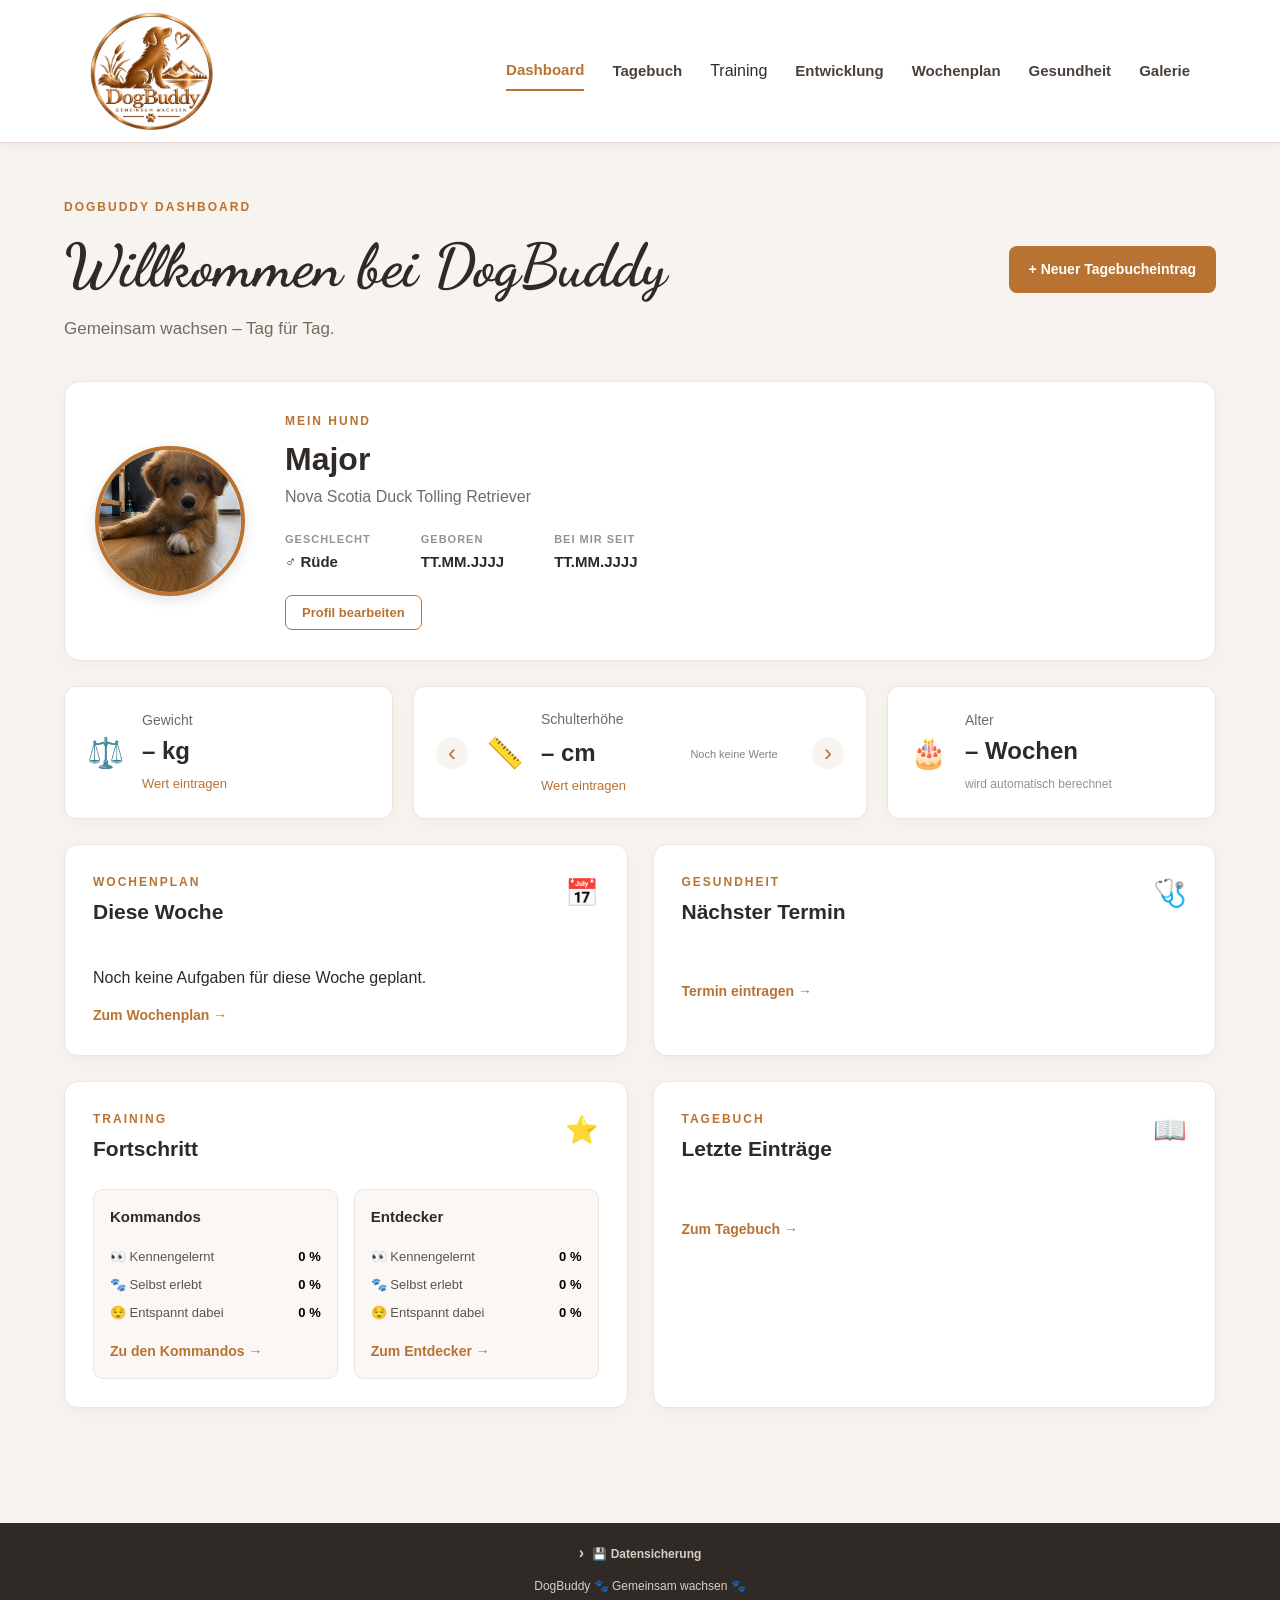
==== commit 414499dd: "DogBuddy erweitert: Kommandos, Entdecker, Wochenplan, Kalender und Backup" ====
--- a/DogBuddy/index.html
+++ b/DogBuddy/index.html
@@ -53,9 +53,30 @@
                 Tagebuch
             </a>
 
-            <a href="html/training.html">
-                Training
-            </a>
+
+            <!-- ================================== -->
+            <!-- TRAINING - DROPDOWN                -->
+            <!-- ================================== -->
+                    
+            <div class="nav-dropdown">
+            
+                <span class="nav-dropdown-button">
+                    Training
+                </span>
+            
+                <div class="nav-dropdown-menu">
+                
+                    <a href="html/kommandos.html">
+                        Kommandos
+                    </a>
+                
+                    <a href="html/entdecker.html">
+                        Entdecker-Checkliste
+                    </a>
+                
+                </div>
+            
+            </div>
 
             <a href="html/entwicklung.html">
                 Entwicklung
@@ -416,36 +437,82 @@
             <!-- GRÖSSE                                              -->
             <!-- ================================================== -->
 
-            <article class="info-card">
-
-                <span class="card-icon">
+            <!-- ========================================== -->
+            <!-- KÖRPERMASSE - WECHSELANZEIGE -->
+            <!-- ========================================== -->
+                    
+            <article class="info-card body-measurement-card">
+            
+                <!-- Pfeil nach links -->
+                <button
+                    type="button"
+                    id="body-measurement-prev"
+                    class="body-measurement-arrow"
+                    aria-label="Vorheriges Körpermaß"
+                >
+                    ‹
+                </button>
+            
+            
+                <!-- Icon -->
+                <span
+                    class="card-icon"
+                    id="body-measurement-icon"
+                >
                     📏
                 </span>
-
-                <div>
-
-                    <p class="card-title">
+            
+            
+                <!-- ================================================== -->
+                <!-- KÖRPERMASSE - TEXTBEREICH                          -->
+                <!-- ================================================== -->
+
+                <div class="body-measurement-content">
+                
+                    <!-- Name des aktuell angezeigten Körpermaßes -->
+                    <p
+                        class="card-title"
+                        id="body-measurement-title"
+                    >
                         Schulterhöhe
                     </p>
-
+                
+                    <!-- Aktueller Messwert -->
                     <p
                         class="card-value"
-                        id="dashboard-height"
+                        id="body-measurement-value"
                     >
                         – cm
                     </p>
-
-                    <a href="html/entwicklung.html">
+                
+                    <!-- Link zur Entwicklungsseite -->
+                    <a
+                        href="html/entwicklung.html"
+                        class="body-measurement-link"
+                    >
                         Wert eintragen
                     </a>
-
-                </div>
-                <!-- Kleine grafische Größenentwicklung -->
+                
+                </div>
+            
+            
+                <!-- Kleine grafische Entwicklung -->
                 <div
                     id="dashboard-height-chart"
-                    class="mini-chart">
-                </div>
-
+                    class="mini-chart"
+                ></div>
+            
+            
+                <!-- Pfeil nach rechts -->
+                <button
+                    type="button"
+                    id="body-measurement-next"
+                    class="body-measurement-arrow"
+                    aria-label="Nächstes Körpermaß"
+                >
+                    ›
+                </button>
+            
             </article>
 
 
@@ -573,94 +640,127 @@
             
             
                 <!-- ================================================== -->
-                <!-- NÄCHSTER TERMIN                                    -->
-                <!-- ================================================== -->
-            
-                <div class="appointment">
-                
-                
-                    <!-- Terminbezeichnung -->
-                    <p
-                        class="appointment-title"
-                        id="dashboard-appointment-title"
-                    >
-                        Noch kein Termin eingetragen
-                    </p>
-                
-                
-                    <!-- Datum und Uhrzeit -->
-                    <p id="dashboard-appointment-date">
-                        Hier erscheint automatisch der nächste Termin.
-                    </p>
-                
-                
-                    <!-- Ort -->
-                    <p id="dashboard-appointment-location">
-                    </p>
-                
-                
-                </div>
-            
-            
-                <!-- Link zur Gesundheitsseite -->
-                <a
-                    href="html/gesundheit.html"
-                    class="card-link"
-                >
-                    Termin eintragen →
-                </a>
-            
-            </article>
-
-
-
-            <!-- ================================================== -->
-            <!-- TRAINING                                           -->
-            <!-- ================================================== -->
-
-            <article class="dashboard-card">
-
+                <!-- NÄCHSTE TERMINE                                    -->
+                <!-- ================================================== -->
+
+                <div
+                    class="dashboard-appointment-list"
+                    id="dashboard-appointment-list"
+                >
+                </div>
+
+
+                                <!-- Link zur Gesundheitsseite -->
+                                <a
+                                    href="html/gesundheit.html"
+                                    class="card-link"
+                                >
+                                    Termin eintragen →
+                                </a>
+                            
+                            </article>
+
+
+
+            <!-- ================================================== -->
+            <!-- TRAINING - FORTSCHRITT                             -->
+            <!-- ================================================== -->
+        
+            <article class="dashboard-card training-progress-card">
+            
                 <div class="card-header">
-
+                
                     <div>
-
+                    
                         <p class="small-heading">
                             TRAINING
                         </p>
-
+                    
                         <h2>
-                            Aktueller Stand
+                            Fortschritt
                         </h2>
-
-                    </div>
-
+                    
+                    </div>
+                
                     <span class="big-icon">
                         ⭐
                     </span>
-
-                </div>
-
-
-                <!--
-                    Hier fügt app.js automatisch
-                    die aktuellen Trainingsstände ein.
-                -->
-
-                <div id="dashboard-training-list">
-
-                    <p class="empty-info">
-                        Noch kein Training eingetragen.
-                    </p>
-
-                </div>
-
-
-                <a
-                    href="html/training.html"
-                    class="card-link"
-                >
-                    Zum Training →
-                </a>
+                
+                </div>
+            
+            
+                <!-- ================================================== -->
+                <!-- ÜBERSCHRIFTEN                                      -->
+                <!-- ================================================== -->
+            
+                <!-- ================================================== -->
+                <!-- TRAINING - KOMMANDOS UND ENTDECKER                 -->
+                <!-- ================================================== -->
+
+                <div class="dashboard-training-boxes">
+                
+                    <!-- KOMMANDOS -->
+                
+                    <div class="dashboard-training-box">
+                    
+                        <h3>Kommandos</h3>
+                    
+                        <div class="dashboard-training-box-row">
+                            <span>👀 Kennengelernt</span>
+                            <strong id="dashboard-command-seen">0 %</strong>
+                        </div>
+                    
+                        <div class="dashboard-training-box-row">
+                            <span>🐾 Selbst erlebt</span>
+                            <strong id="dashboard-command-experienced">0 %</strong>
+                        </div>
+                    
+                        <div class="dashboard-training-box-row">
+                            <span>😌 Entspannt dabei</span>
+                            <strong id="dashboard-command-relaxed">0 %</strong>
+                        </div>
+                    
+                        <a
+                            href="html/kommandos.html"
+                            class="card-link dashboard-training-box-link"
+                        >
+                            Zu den Kommandos →
+                        </a>
+                    
+                    </div>
+                
+                
+                    <!-- ENTDECKER -->
+                
+                    <div class="dashboard-training-box">
+                    
+                        <h3>Entdecker</h3>
+                    
+                        <div class="dashboard-training-box-row">
+                            <span>👀 Kennengelernt</span>
+                            <strong id="dashboard-discovery-seen">0 %</strong>
+                        </div>
+                    
+                        <div class="dashboard-training-box-row">
+                            <span>🐾 Selbst erlebt</span>
+                            <strong id="dashboard-discovery-experienced">0 %</strong>
+                        </div>
+                    
+                        <div class="dashboard-training-box-row">
+                            <span>😌 Entspannt dabei</span>
+                            <strong id="dashboard-discovery-relaxed">0 %</strong>
+                        </div>
+                    
+                        <a
+                            href="html/entdecker.html"
+                            class="card-link dashboard-training-box-link"
+                        >
+                            Zum Entdecker →
+                        </a>
+                    
+                    </div>
+                
+                </div>
 
             </article>
 
@@ -681,7 +781,7 @@
                         </p>
                     
                         <h2>
-                            Letzter Eintrag
+                            Letzte Einträge
                         </h2>
                     
                     </div>
@@ -694,62 +794,87 @@
             
             
                 <!-- ================================================== -->
-                <!-- LETZTER TAGEBUCHEINTRAG                            -->
-                <!-- ================================================== -->
-            
-                <div class="diary-preview">
-                
-                    <!-- Titel -->
-                    <p
-                        class="appointment-title"
-                        id="dashboard-diary-title"
-                    >
-                        Noch kein Tagebucheintrag
-                    </p>
-                
-                
-                    <!-- Datum -->
-                    <p
-                        class="diary-preview-date"
-                        id="dashboard-diary-date"
-                    >
-                    </p>
-                
-                
-                    <!-- Vorschautext -->
-                    <p id="dashboard-diary-text">
-                        Halte besondere Momente,
-                        Fortschritte und Erlebnisse fest.
-                    </p>
-                
-                </div>
-            
-            
-                <!-- Link zum Tagebuch -->
-                <a
-                    href="html/tagebuch.html"
-                    class="card-link"
-                >
-                    Zum Tagebuch →
-                </a>
-            
-            </article>
-        </section>
-
-    </main>
+                <!-- LETZTE TAGEBUCHEINTRÄGE                            -->
+                <!-- ================================================== -->
+
+                <div
+                    class="dashboard-diary-list"
+                    id="dashboard-diary-list"
+                >
+                </div>
+
+
+                                <!-- Link zum Tagebuch -->
+                                <a
+                                    href="html/tagebuch.html"
+                                    class="card-link"
+                                >
+                                    Zum Tagebuch →
+                                </a>
+                            
+                            </article>
+                        </section>
+                    
+                    </main>
 
 
     <!-- ================================================== -->
-    <!-- FUSSBEREICH                                        -->
+    <!-- DATENSICHERUNG - AUFKLAPPBAR                       -->
     <!-- ================================================== -->
 
-     <footer>
-
-        <p>
-            DogBuddy – Gemeinsam wachsen 🐾
+    <div class="footer-area">
+
+        <details class="footer-backup">
+
+            <!-- Anklickbare Überschrift -->
+            <summary class="footer-backup-summary">
+
+                <span class="footer-backup-arrow">›</span>
+
+                💾 Datensicherung
+
+            </summary>
+
+
+            <!-- Wird erst nach einem Klick angezeigt -->
+            <div class="footer-backup-actions">
+
+                <button
+                    type="button"
+                    id="create-backup"
+                    class="footer-backup-button"
+                >
+                    💾 Backup erstellen
+                </button>
+
+                <button
+                    type="button"
+                    id="restore-backup"
+                    class="footer-backup-button"
+                >
+                    📂 Backup wiederherstellen
+                </button>
+
+            </div>
+
+
+            <!-- Unsichtbare Dateiauswahl -->
+            <input
+                type="file"
+                id="backup-file"
+                accept=".json"
+                hidden
+            >
+
+        </details>
+
+
+        <!-- Immer sichtbarer Footer-Text -->
+        <p class="footer-text">
+            DogBuddy 🐾 Gemeinsam wachsen 🐾
         </p>
 
-    </footer>
+    </div>
 
 
     <!-- ================================================== -->
@@ -758,7 +883,11 @@
 
     <script src="js/app.js"></script>
 
-
-</body>
+    <!-- Datensicherung -->
+    <script src="js/backup.js"></script>
+
+    <script src="js/scroll-top.js"></script>
+
+    </body>
 
 </html>
--- a/DogBuddy/css/styles.css
+++ b/DogBuddy/css/styles.css
@@ -1,6 +1,7 @@
 /* Schriftart für "Willkommen bei DogBuddy" */
 
 @import url('https://fonts.googleapis.com/css2?family=Dancing+Script:wght@600;700&display=swap');
+
 
 /* ================================================== */
 /* GRUNDEINSTELLUNGEN                                 */
@@ -109,6 +110,78 @@
     border-bottom: 2px solid #b87333;
 }
 
+/* ================================================== */
+/* NAVIGATION - DROPDOWN */
+/* ================================================== */
+
+.nav-dropdown {
+    position: relative;
+    display: flex;
+    align-items: center;
+}
+
+
+/* ================================================== */
+/* DROPDOWN-MENÜ */
+/* ================================================== */
+
+.nav-dropdown-menu {
+    position: absolute;
+
+    top: 100%;
+    left: 50%;
+
+    transform: translateX(-50%);
+
+    min-width: 220px;
+
+    padding: 8px;
+
+    background-color: #ffffff;
+
+    border: 1px solid #eee7e1;
+    border-radius: 10px;
+
+    box-shadow:
+        0 8px 25px rgba(0, 0, 0, 0.10);
+
+    /* Standardmäßig unsichtbar */
+    display: none;
+
+    z-index: 1000;
+}
+
+
+/* ================================================== */
+/* DROPDOWN BEIM HOVER ANZEIGEN */
+/* ================================================== */
+
+.nav-dropdown:hover .nav-dropdown-menu {
+    display: block;
+}
+
+
+/* ================================================== */
+/* LINKS IM DROPDOWN */
+/* ================================================== */
+
+.navigation .nav-dropdown-menu a {
+    display: block;
+
+    padding: 10px 14px;
+
+    border-radius: 7px;
+
+    white-space: nowrap;
+
+    text-decoration: none;
+}
+
+
+/* Hover nur innerhalb des Dropdowns */
+.navigation .nav-dropdown-menu a:hover {
+    background-color: #f8f4f0;
+}
 
 /* ================================================== */
 /* DASHBOARD                                          */
@@ -129,34 +202,44 @@
 /* BEGRÜSSUNG                                         */
 /* ================================================== */
 
+/* Hauptüberschriften */
+h1 {
+    font-family: "Dancing Script", cursive;
+    font-weight: 700;
+    font-size: 60px;
+    margin-bottom: 5px;
+}
+
+/* Einheitliche Größe für alle Seiten-Hauptüberschriften */
+main h1 {
+    font-size: 60px !important;
+}
+
+/* Begrüßungsbereich auf dem Dashboard */
 .welcome {
     display: flex;
-
     justify-content: space-between;
     align-items: center;
-
+    gap: 40px;
     margin-bottom: 40px;
 }
 
+/* Linker Bereich mit Überschrift und Text */
+.welcome > div {
+    flex: 1;
+}
+
+/* Button bleibt rechts */
+.welcome .main-button {
+    flex-shrink: 0;
+}
 
 /* Kleine Überschriften */
 .small-heading {
     color: #b87333;
-
     font-size: 12px;
-
     font-weight: bold;
-
     letter-spacing: 2px;
-
-    margin-bottom: 5px;
-}
-
-
-/* Hauptüberschrift */
-.welcome h1 {
-    font-size: 38px;
-
     margin-bottom: 5px;
 }
 
@@ -360,6 +443,151 @@
 
 
 /* ================================================== */
+/* KÖRPERMASSE - WECHSELANZEIGE                       */
+/* ================================================== */
+
+.body-measurement-card {
+    position: relative;
+    display: flex;
+    align-items: center;
+}
+
+.body-measurement-content {
+    flex: 1;
+}
+
+/* Pfeile links und rechts */
+.body-measurement-arrow {
+    width: 32px;
+    height: 32px;
+    border: none;
+    border-radius: 50%;
+    background-color: #f8f4f0;
+    color: #b87333;
+    font-size: 24px;
+    line-height: 1;
+    cursor: pointer;
+
+    display: flex;
+    align-items: center;
+    justify-content: center;
+
+    transition: background-color 0.2s ease,
+                transform 0.2s ease;
+}
+
+.body-measurement-arrow:hover {
+    background-color: #eee3d9;
+    transform: scale(1.08);
+}
+
+/* ================================================== */
+/* KÖRPERMASSE - INHALT                               */
+/* ================================================== */
+
+/* Titel, Messwert und Link stehen sauber untereinander */
+.body-measurement-content {
+    flex: 1;
+
+    display: flex;
+    flex-direction: column;
+
+    align-items: flex-start;
+    justify-content: center;
+
+    min-width: 115px;
+}
+
+
+/* ================================================== */
+/* KÖRPERMASSE - TITEL                                */
+/* ================================================== */
+
+.body-measurement-content .card-title {
+    margin: 0 0 5px 0;
+
+    white-space: nowrap;
+}
+
+
+/* ================================================== */
+/* KÖRPERMASSE - MESSWERT                             */
+/* ================================================== */
+
+.body-measurement-content .card-value {
+    margin: 0 0 5px 0;
+
+    white-space: nowrap;
+}
+
+
+/* ================================================== */
+/* KÖRPERMASSE - LINK                                 */
+/* ================================================== */
+
+.body-measurement-link {
+    display: block;
+
+    white-space: nowrap;
+
+    font-size: 14px;
+}
+
+
+/* ================================================== */
+/* KÖRPERMASSE - TEXTBEREICH                          */
+/* ================================================== */
+
+/* Bereich mit Titel, Messwert und Link */
+.body-measurement-text {
+    min-width: 115px;
+
+    display: flex;
+    flex-direction: column;
+
+    /* Text linksbündig untereinander */
+    align-items: flex-start;
+}
+
+
+/* ================================================== */
+/* KÖRPERMASSE - TITEL                                */
+/* ================================================== */
+
+/* Zum Beispiel: Schulterhöhe oder Brustumfang */
+.body-measurement-text .card-title {
+    margin-bottom: 6px;
+}
+
+
+/* ================================================== */
+/* KÖRPERMASSE - MESSWERT                             */
+/* ================================================== */
+
+/* Zum Beispiel: 41 cm */
+.body-measurement-text .card-value {
+    margin-bottom: 6px;
+
+    /* Verhindert einen Umbruch zwischen Zahl und cm */
+    white-space: nowrap;
+}
+
+
+/* ================================================== */
+/* KÖRPERMASSE - LINK                                 */
+/* ================================================== */
+
+/* Link zur Entwicklungsseite */
+.body-measurement-text a {
+    display: inline-block;
+
+    /* "Wert eintragen" bleibt in einer Zeile */
+    white-space: nowrap;
+
+    font-size: 14px;
+}
+
+/* ================================================== */
 /* DASHBOARD KARTEN                                   */
 /* ================================================== */
 
@@ -396,6 +624,722 @@
 }
 
 
+/* Schriftart für "Willkommen bei DogBuddy" */
+
+@import url('https://fonts.googleapis.com/css2?family=Dancing+Script:wght@600;700&display=swap');
+
+
+/* ================================================== */
+/* GRUNDEINSTELLUNGEN                                 */
+/* ================================================== */
+
+/* Gilt für alle Elemente der Webseite */
+* {
+    margin: 0;
+    padding: 0;
+    box-sizing: border-box;
+}
+
+
+/* Grunddesign der gesamten Webseite */
+body {
+    font-family: Arial, Helvetica, sans-serif;
+
+    background-color: #f7f3ee;
+
+    color: #302a26;
+
+    line-height: 1.5;
+}
+
+
+/* ================================================== */
+/* KOPFBEREICH                                        */
+/* ================================================== */
+
+.header {
+    display: flex;
+    justify-content: space-between;
+    align-items: center;
+
+    background-color: #ffffff;
+
+    padding: 12px max(60px, calc((100% - 1100px) / 2));
+
+    border-bottom: 1px solid #e8d7d6;
+
+    box-shadow: 0 3px 15px rgba(0, 0, 0, 0.05);
+
+    box-sizing: border-box;
+}
+
+
+/* Link um das Logo */
+.logo-link {
+    display: flex;
+
+    align-items: center;
+
+    text-decoration: none;
+}
+
+
+/* DogBuddy Logo */
+.logo {
+    width: 125px;
+
+    height: auto;
+
+    display: block;
+}
+
+
+/* ================================================== */
+/* NAVIGATION                                         */
+/* ================================================== */
+
+.navigation {
+    display: flex;
+
+    align-items: center;
+
+    gap: 28px;
+}
+
+
+/* Einzelne Navigationslinks */
+.navigation a {
+    color: #4a4039;
+
+    text-decoration: none;
+
+    font-size: 15px;
+
+    font-weight: 600;
+
+    padding: 8px 0;
+
+    transition: 0.2s;
+}
+
+
+/* Farbe beim Darüberfahren */
+.navigation a:hover {
+    color: #b87333;
+}
+
+
+/* Aktuell geöffnete Seite */
+.navigation .active {
+    color: #b87333;
+
+    border-bottom: 2px solid #b87333;
+}
+
+/* ================================================== */
+/* NAVIGATION - DROPDOWN */
+/* ================================================== */
+
+.nav-dropdown {
+    position: relative;
+    display: flex;
+    align-items: center;
+}
+
+
+/* ================================================== */
+/* DROPDOWN-MENÜ */
+/* ================================================== */
+
+.nav-dropdown-menu {
+    position: absolute;
+
+    top: 100%;
+    left: 50%;
+
+    transform: translateX(-50%);
+
+    min-width: 220px;
+
+    padding: 8px;
+
+    background-color: #ffffff;
+
+    border: 1px solid #eee7e1;
+    border-radius: 10px;
+
+    box-shadow:
+        0 8px 25px rgba(0, 0, 0, 0.10);
+
+    /* Standardmäßig unsichtbar */
+    display: none;
+
+    z-index: 1000;
+}
+
+
+/* ================================================== */
+/* DROPDOWN BEIM HOVER ANZEIGEN */
+/* ================================================== */
+
+.nav-dropdown:hover .nav-dropdown-menu {
+    display: block;
+}
+
+
+/* ================================================== */
+/* LINKS IM DROPDOWN */
+/* ================================================== */
+
+.navigation .nav-dropdown-menu a {
+    display: block;
+
+    padding: 10px 14px;
+
+    border-radius: 7px;
+
+    white-space: nowrap;
+
+    text-decoration: none;
+}
+
+
+/* Hover nur innerhalb des Dropdowns */
+.navigation .nav-dropdown-menu a:hover {
+    background-color: #f8f4f0;
+}
+
+/* ================================================== */
+/* DASHBOARD                                          */
+/* ================================================== */
+
+.dashboard {
+    width: 90%;
+
+    max-width: 1250px;
+
+    margin: 0 auto;
+
+    padding: 55px 0 80px;
+}
+
+
+/* ================================================== */
+/* BEGRÜSSUNG                                         */
+/* ================================================== */
+
+/* Hauptüberschriften */
+h1 {
+    font-family: "Dancing Script", cursive;
+    font-weight: 700;
+    font-size: 60px;
+    margin-bottom: 5px;
+}
+
+/* Einheitliche Größe für alle Seiten-Hauptüberschriften */
+main h1 {
+    font-size: 60px !important;
+}
+
+/* Begrüßungsbereich auf dem Dashboard */
+.welcome {
+    display: flex;
+    justify-content: space-between;
+    align-items: center;
+    gap: 40px;
+    margin-bottom: 40px;
+}
+
+/* Linker Bereich mit Überschrift und Text */
+.welcome > div {
+    flex: 1;
+}
+
+/* Button bleibt rechts */
+.welcome .main-button {
+    flex-shrink: 0;
+}
+
+/* Kleine Überschriften */
+.small-heading {
+    color: #b87333;
+    font-size: 12px;
+    font-weight: bold;
+    letter-spacing: 2px;
+    margin-bottom: 5px;
+}
+
+
+/* Text unter der Überschrift */
+.welcome-text {
+    color: #756a62;
+
+    font-size: 17px;
+}
+
+
+/* ================================================== */
+/* HAUPTBUTTON                                        */
+/* ================================================== */
+
+.main-button {
+    display: inline-block;
+
+    background-color: #b87333;
+
+    color: #ffffff;
+
+    text-decoration: none;
+
+    border: none;
+
+    padding: 13px 20px;
+
+    border-radius: 8px;
+
+    font-size: 14px;
+
+    font-weight: bold;
+
+    cursor: pointer;
+
+    transition: 0.2s;
+}
+
+
+/* Effekt beim Darüberfahren */
+.main-button:hover {
+    background-color: #925a28;
+
+    transform: translateY(-2px);
+}
+
+
+/* ================================================== */
+/* HUNDPROFIL                                         */
+/* ================================================== */
+
+.dog-profile {
+    display: flex;
+    align-items: center;
+    gap: 40px;
+
+    background-color: #ffffff;
+
+    padding: 30px;
+    margin-bottom: 25px;
+
+    border: 1px solid #eee5dc;
+    border-radius: 16px;
+
+    box-shadow: 0 4px 18px rgba(0, 0, 0, 0.04);
+}
+
+
+/* Profilbild-Bereich */
+
+.dog-image-area {
+    display: flex;
+
+    justify-content: center;
+    align-items: center;
+
+    flex-shrink: 0;
+}
+
+
+/* Profilbild */
+
+.dog-profile-image {
+    width: 150px;
+    height: 150px;
+    max-width: 150px;
+
+    object-fit: cover;
+    object-position: center;
+
+    border-radius: 50%;
+
+    border: 4px solid #b87333;
+
+    box-shadow: 0 4px 14px rgba(0, 0, 0, 0.12);
+
+    display: block;
+    flex-shrink: 0;
+}
+
+
+/* Informationen */
+
+.dog-profile-info {
+    flex: 1;
+}
+
+
+.dog-profile-info h2 {
+    font-size: 32px;
+
+    margin-bottom: 2px;
+}
+
+
+/* Rasse */
+
+.dog-breed {
+    color: #756a62;
+
+    font-size: 16px;
+
+    margin-bottom: 22px;
+}
+
+
+/* Geschlecht, Geburtstag und Einzug */
+
+.dog-details {
+    display: flex;
+
+    gap: 50px;
+
+    margin-bottom: 22px;
+}
+
+
+.dog-detail {
+    display: flex;
+
+    flex-direction: column;
+
+    gap: 3px;
+}
+
+
+.detail-label {
+    color: #9a918b;
+
+    font-size: 11px;
+
+    font-weight: bold;
+
+    text-transform: uppercase;
+
+    letter-spacing: 1px;
+}
+
+
+.detail-value {
+    color: #302a26;
+
+    font-size: 15px;
+
+    font-weight: bold;
+}
+
+
+/* Profil bearbeiten */
+
+.edit-profile-button {
+    background-color: transparent;
+
+    color: #b87333;
+
+    border: 1px solid #b87333;
+
+    padding: 9px 16px;
+
+    border-radius: 7px;
+
+    font-family: inherit;
+
+    font-size: 13px;
+
+    font-weight: bold;
+
+    cursor: pointer;
+
+    transition: 0.2s;
+}
+
+
+.edit-profile-button:hover {
+    background-color: #b87333;
+
+    color: #ffffff;
+}
+
+
+/* ================================================== */
+/* KÖRPERMASSE - WECHSELANZEIGE                       */
+/* ================================================== */
+
+.body-measurement-card {
+    position: relative;
+    display: flex;
+    align-items: center;
+}
+
+.body-measurement-content {
+    flex: 1;
+}
+
+/* Pfeile links und rechts */
+.body-measurement-arrow {
+    width: 32px;
+    height: 32px;
+    border: none;
+    border-radius: 50%;
+    background-color: #f8f4f0;
+    color: #b87333;
+    font-size: 24px;
+    line-height: 1;
+    cursor: pointer;
+
+    display: flex;
+    align-items: center;
+    justify-content: center;
+
+    transition: background-color 0.2s ease,
+                transform 0.2s ease;
+}
+
+.body-measurement-arrow:hover {
+    background-color: #eee3d9;
+    transform: scale(1.08);
+}
+
+/* ================================================== */
+/* KÖRPERMASSE - INHALT                               */
+/* ================================================== */
+
+/* Titel, Messwert und Link stehen sauber untereinander */
+.body-measurement-content {
+    flex: 1;
+
+    display: flex;
+    flex-direction: column;
+
+    align-items: flex-start;
+    justify-content: center;
+
+    min-width: 115px;
+}
+
+
+/* ================================================== */
+/* KÖRPERMASSE - TITEL                                */
+/* ================================================== */
+
+.body-measurement-content .card-title {
+    margin: 0 0 5px 0;
+
+    white-space: nowrap;
+}
+
+
+/* ================================================== */
+/* KÖRPERMASSE - MESSWERT                             */
+/* ================================================== */
+
+.body-measurement-content .card-value {
+    margin: 0 0 5px 0;
+
+    white-space: nowrap;
+}
+
+
+/* ================================================== */
+/* KÖRPERMASSE - LINK                                 */
+/* ================================================== */
+
+.body-measurement-link {
+    display: block;
+
+    white-space: nowrap;
+
+    font-size: 14px;
+}
+
+
+/* ================================================== */
+/* KÖRPERMASSE - TEXTBEREICH                          */
+/* ================================================== */
+
+/* Bereich mit Titel, Messwert und Link */
+.body-measurement-text {
+    min-width: 115px;
+
+    display: flex;
+    flex-direction: column;
+
+    /* Text linksbündig untereinander */
+    align-items: flex-start;
+}
+
+
+/* ================================================== */
+/* KÖRPERMASSE - TITEL                                */
+/* ================================================== */
+
+/* Zum Beispiel: Schulterhöhe oder Brustumfang */
+.body-measurement-text .card-title {
+    margin-bottom: 6px;
+}
+
+
+/* ================================================== */
+/* KÖRPERMASSE - MESSWERT                             */
+/* ================================================== */
+
+/* Zum Beispiel: 41 cm */
+.body-measurement-text .card-value {
+    margin-bottom: 6px;
+
+    /* Verhindert einen Umbruch zwischen Zahl und cm */
+    white-space: nowrap;
+}
+
+
+/* ================================================== */
+/* KÖRPERMASSE - LINK                                 */
+/* ================================================== */
+
+/* Link zur Entwicklungsseite */
+.body-measurement-text a {
+    display: inline-block;
+
+    /* "Wert eintragen" bleibt in einer Zeile */
+    white-space: nowrap;
+
+    font-size: 14px;
+}
+
+/* ================================================== */
+/* DASHBOARD KARTEN                                   */
+/* ================================================== */
+
+.dashboard-grid {
+    display: grid;
+
+    grid-template-columns: repeat(2, 1fr);
+
+    gap: 25px;
+
+    margin-bottom: 35px;
+}
+
+
+/* Einzelne Karte */
+.dashboard-card {
+    background-color: #ffffff;
+
+    border: 1px solid #eee5dd;
+
+    border-radius: 14px;
+
+    padding: 24px;
+
+    box-shadow: 0 3px 14px rgba(0, 0, 0, 0.04);
+}
+
+
+/* Kartenüberschrift */
+.dashboard-card h2 {
+    font-size: 19px;
+
+    margin-bottom: 17px;
+}
+
+
+/* ================================================== */
+/* DASHBOARD - TRAININGSFORTSCHRITT                   */
+/* ================================================== */
+
+.training-progress-card {
+    display: flex;
+    flex-direction: column;
+}
+
+
+/* ================================================== */
+/* TRAINING - ZWEI BEREICHE                           */
+/* ================================================== */
+
+.dashboard-training-boxes {
+    display: grid;
+    grid-template-columns: 1fr 1fr;
+
+    gap: 16px;
+
+    margin-top: -15px;
+}
+
+
+/* ================================================== */
+/* TRAINING - EINZELNER KASTEN                        */
+/* ================================================== */
+
+.dashboard-training-box {
+    display: flex;
+    flex-direction: column;
+
+    padding: 16px;
+
+    background-color: #faf7f4;
+
+    border: 1px solid #eee5dd;
+    border-radius: 10px;
+}
+
+
+/* Überschrift */
+
+.dashboard-training-box h3 {
+    margin: 0 0 14px 0;
+
+    font-size: 15px;
+}
+
+
+/* ================================================== */
+/* TRAINING - FORTSCHRITTSZEILEN                      */
+/* ================================================== */
+
+.dashboard-training-box-row {
+    display: flex;
+
+    justify-content: space-between;
+    align-items: center;
+
+    gap: 10px;
+
+    min-height: 28px;
+
+    font-size: 13px;
+
+    color: #5c534d;
+}
+
+
+/* Prozentzahl */
+
+.dashboard-training-box-row strong {
+    color: #000000;
+
+    white-space: nowrap;
+}
+
+
+/* ================================================== */
+/* TRAINING - LINK                                    */
+/* ================================================== */
+
+.dashboard-training-box-link {
+    margin-top: 15px;
+
+    font-size: 13px;
+}
+
+
 /* ================================================== */
 /* KARTEN-INHALT                                      */
 /* ================================================== */
@@ -521,17 +1465,156 @@
 /* ================================================== */
 
 .footer {
+    width: 100%;
+    box-sizing: border-box;
+
+    background-color: #302a26;
+    color: #ffffff;
+
     text-align: center;
 
-    color: #93877e;
+    padding: 22px 25px;
+
+    font-size: 14px;
+}
+
+/* ================================================== */
+/* FOOTER - GESAMTER BEREICH                          */
+/* ================================================== */
+
+/* Dunkler Bereich für Datensicherung und Footer-Text */
+.footer-area {
+    width: 100%;
+    box-sizing: border-box;
+
+    background-color: #302a26;
+
+    text-align: center;
+
+    padding: 18px 25px;
+}
+
+
+/* ================================================== */
+/* FOOTER - DATENSICHERUNG                            */
+/* ================================================== */
+
+/* Aufklappbarer Bereich der Datensicherung */
+.footer-backup {
+    margin: 0;
+}
+
+
+/* Anklickbare Überschrift */
+.footer-backup-summary {
+    display: inline-block;
+
+    color: #d9cec5;
 
     font-size: 12px;
-
-    padding: 25px;
-
-    border-top: 1px solid #eadfd6;
-
-    background-color: #ffffff;
+    font-weight: 600;
+
+    cursor: pointer;
+
+    /* Browser-Pfeil entfernen */
+    list-style: none;
+}
+
+
+/* Browser-Pfeil in Chrome entfernen */
+.footer-backup-summary::-webkit-details-marker {
+    display: none;
+}
+
+
+/* Farbe beim Darüberfahren */
+.footer-backup-summary:hover {
+    color: #d99a5d;
+}
+
+/* ================================================== */
+/* DATENSICHERUNG - PFEIL                             */
+/* ================================================== */
+
+/* Pfeil vor der Datensicherung */
+.footer-backup-arrow {
+    display: inline-block;
+
+    margin-right: 5px;
+
+    font-size: 16px;
+
+    transition: transform 0.2s ease;
+}
+
+
+/* Pfeil dreht sich beim Aufklappen */
+.footer-backup[open] .footer-backup-arrow {
+    transform: rotate(90deg);
+}
+
+
+/* ================================================== */
+/* BACKUP-BUTTONS                                     */
+/* ================================================== */
+
+/* Nur sichtbar, wenn Datensicherung geöffnet wurde */
+.footer-backup-actions {
+    display: flex;
+    justify-content: center;
+    align-items: center;
+
+    gap: 10px;
+
+    margin-top: 10px;
+}
+
+
+/* Einzelne Backup-Buttons */
+.footer-backup-button {
+    background-color: transparent;
+
+    color: #d99a5d;
+
+    border: 1px solid #8f6c4d;
+    border-radius: 7px;
+
+    padding: 6px 11px;
+
+    font-size: 11px;
+    font-weight: 600;
+
+    cursor: pointer;
+
+    transition:
+        background-color 0.2s ease,
+        color 0.2s ease,
+        border-color 0.2s ease;
+}
+
+
+/* Button beim Darüberfahren */
+.footer-backup-button:hover {
+    background-color: #b87333;
+
+    color: #ffffff;
+
+    border-color: #b87333;
+}
+
+
+/* ================================================== */
+/* FOOTER - TEXT                                      */
+/* ================================================== */
+
+/* DogBuddy-Text unter der Datensicherung */
+.footer-text {
+    margin: 12px 0 0;
+
+    color: #d9cec5;
+
+    font-size: 12px;
+    font-weight: normal;
 }
 
 /* ================================================== */
@@ -590,6 +1673,8 @@
     font-weight: bold;
 
     margin: 2px 0;
+
+    white-space: nowrap;
 }
 
 
@@ -669,6 +1754,559 @@
 
 
 /* ================================================== */
+/* GESUNDHEIT - KALENDER                              */
+/* ================================================== */
+
+.health-calendar-section {
+    margin-top: 40px;
+    margin-bottom: 50px;
+    padding: 28px;
+
+    background-color: #ffffff;
+
+    border: 1px solid #e5ddd5;
+    border-radius: 18px;
+
+    box-shadow: 0 6px 20px rgba(48, 42, 38, 0.06);
+}
+
+
+/* ================================================== */
+/* KALENDER - KOPFBEREICH                             */
+/* ================================================== */
+
+.health-calendar-header {
+    display: flex;
+    justify-content: space-between;
+    align-items: center;
+    gap: 20px;
+
+    margin-bottom: 20px;
+}
+
+
+.health-calendar-header h2 {
+    margin: 3px 0 0;
+}
+
+
+.calendar-view-switch {
+    display: flex;
+
+    padding: 4px;
+
+    background-color: #f3eee9;
+
+    border-radius: 10px;
+}
+
+
+.calendar-view-button {
+    padding: 8px 16px;
+
+    border: none;
+    border-radius: 7px;
+
+    background-color: transparent;
+
+    color: #6d655f;
+
+    font-family: inherit;
+    font-size: 14px;
+    font-weight: 600;
+
+    cursor: pointer;
+}
+
+
+.calendar-view-button.active {
+    background-color: #b87333;
+
+    color: #ffffff;
+}
+
+
+/* ================================================== */
+/* KALENDER - NAVIGATION                              */
+/* ================================================== */
+
+.calendar-navigation {
+    display: flex;
+    justify-content: center;
+    align-items: center;
+    gap: 10px;
+
+    margin-bottom: 22px;
+}
+
+
+.calendar-navigation-button,
+.calendar-today-button {
+    border: 1px solid #d9d0c8;
+
+    background-color: #ffffff;
+
+    color: #403832;
+
+    font-family: inherit;
+    font-weight: 600;
+
+    cursor: pointer;
+}
+
+
+.calendar-navigation-button {
+    width: 38px;
+    height: 38px;
+
+    border-radius: 50%;
+
+    font-size: 18px;
+}
+
+
+.calendar-today-button {
+    height: 38px;
+
+    padding: 0 16px;
+
+    border-radius: 9px;
+}
+
+
+.calendar-navigation-button:hover,
+.calendar-today-button:hover {
+    border-color: #b87333;
+
+    color: #b87333;
+}
+
+
+/* ================================================== */
+/* KALENDER - WOCHENANSICHT                           */
+/* ================================================== */
+
+.calendar-week {
+    display: grid;
+
+    grid-template-columns: repeat(7, 1fr);
+
+    gap: 8px;
+}
+
+
+.calendar-week .calendar-day {
+    min-height: 150px;
+
+    padding: 12px 9px;
+
+    display: flex;
+    flex-direction: column;
+    align-items: stretch;
+
+    text-align: left;
+}
+
+
+/* ================================================== */
+/* KALENDER - TAGE                                    */
+/* ================================================== */
+
+.calendar-day {
+    position: relative;
+
+    border: 1px solid #e5ddd5;
+    border-radius: 12px;
+
+    background-color: #ffffff;
+
+    color: #302a26;
+
+    font-family: inherit;
+
+    cursor: pointer;
+
+    transition:
+        border-color 0.2s ease,
+        background-color 0.2s ease,
+        transform 0.2s ease;
+}
+
+
+.calendar-day:hover {
+    border-color: #b87333;
+
+    transform: translateY(-1px);
+}
+
+
+.calendar-day-weekday {
+    margin-bottom: 6px;
+
+    color: #8a817a;
+
+    font-size: 12px;
+    font-weight: 600;
+
+    text-transform: uppercase;
+}
+
+
+.calendar-day-number {
+    width: 30px;
+    height: 30px;
+
+    display: flex;
+    align-items: center;
+    justify-content: center;
+
+    border-radius: 50%;
+
+    font-size: 15px;
+    font-weight: 700;
+}
+
+
+/* Heute */
+
+.calendar-day-today .calendar-day-number {
+    background-color: #b87333;
+
+    color: #ffffff;
+}
+
+
+/* Ausgewählter Tag */
+
+.calendar-day-selected {
+    border-color: #b87333;
+
+    background-color: #fff9f4;
+}
+
+
+/* Tage außerhalb des aktuellen Monats */
+
+.calendar-day-outside {
+    opacity: 0.4;
+}
+
+
+/* ================================================== */
+/* KALENDER - TERMINE IN DER WOCHE                    */
+/* ================================================== */
+
+.calendar-day-appointment-area {
+    display: flex;
+    flex-direction: column;
+    gap: 5px;
+
+    margin-top: 10px;
+}
+
+
+.calendar-mini-appointment {
+    display: block;
+
+    padding: 5px 6px;
+
+    overflow: hidden;
+
+    border-radius: 6px;
+
+    background-color: #f3eee9;
+
+    color: #403832;
+
+    font-size: 11px;
+
+    text-overflow: ellipsis;
+    white-space: nowrap;
+}
+
+
+.calendar-mini-completed {
+    opacity: 0.55;
+
+    text-decoration: line-through;
+}
+
+
+.calendar-more-appointments {
+    margin-top: 2px;
+
+    color: #b87333;
+
+    font-size: 11px;
+    font-weight: 600;
+}
+
+
+/* ================================================== */
+/* KALENDER - MONATSANSICHT                           */
+/* ================================================== */
+
+.calendar-month {
+    display: grid;
+
+    grid-template-columns: repeat(7, 1fr);
+
+    gap: 6px;
+}
+
+
+.calendar-month-weekdays {
+    display: grid;
+
+    grid-template-columns: repeat(7, 1fr);
+
+    gap: 6px;
+
+    margin-bottom: 6px;
+}
+
+
+.calendar-month-weekday {
+    padding: 6px 0;
+
+    color: #8a817a;
+
+    font-size: 11px;
+    font-weight: 700;
+
+    text-align: center;
+
+    text-transform: uppercase;
+}
+
+
+.calendar-month .calendar-day {
+    min-height: 78px;
+
+    padding: 8px;
+
+    display: flex;
+    flex-direction: column;
+    align-items: center;
+
+    text-align: center;
+}
+
+
+/* ================================================== */
+/* MONATSKALENDER - TERMINE                           */
+/* ================================================== */
+
+.calendar-month-appointments {
+    width: 100%;
+
+    display: flex;
+    flex-direction: column;
+    gap: 4px;
+
+    margin-top: 5px;
+}
+
+
+.calendar-month-appointment {
+    display: block;
+
+    width: 100%;
+
+    box-sizing: border-box;
+
+    padding: 4px 6px;
+
+    overflow: hidden;
+
+    border-radius: 6px;
+
+    background-color: #f3eee9;
+
+    color: #6f4a2f;
+
+    font-size: 10px;
+    font-weight: 600;
+
+    line-height: 1.3;
+
+    text-align: center;
+    text-overflow: ellipsis;
+    white-space: nowrap;
+}
+
+
+/* ================================================== */
+/* KALENDER - AUSGEWÄHLTER TAG                        */
+/* ================================================== */
+
+.calendar-day-details {
+    margin-top: 25px;
+}
+
+
+.calendar-day-details-header {
+    margin-bottom: 12px;
+}
+
+
+.calendar-day-details-header h3 {
+    margin: 3px 0 0;
+
+    text-transform: capitalize;
+}
+
+
+/* ================================================== */
+/* KALENDER - TERMIN AM AUSGEWÄHLTEN TAG              */
+/* ================================================== */
+
+.calendar-detail-appointment {
+    width: 100%;
+
+    display: flex;
+    align-items: center;
+    gap: 12px;
+
+    padding: 12px 14px;
+    margin-bottom: 8px;
+
+    border: 1px solid #e5ddd5;
+    border-radius: 10px;
+
+    background-color: #ffffff;
+
+    color: #302a26;
+
+    font-family: inherit;
+
+    text-align: left;
+
+    cursor: pointer;
+}
+
+
+.calendar-detail-appointment:hover {
+    border-color: #b87333;
+
+    background-color: #fff9f4;
+}
+
+
+.calendar-detail-icon {
+    font-size: 21px;
+}
+
+
+.calendar-detail-text {
+    display: flex;
+    flex-direction: column;
+    gap: 3px;
+}
+
+
+.calendar-detail-text strong {
+    font-size: 14px;
+}
+
+
+.calendar-detail-text small {
+    color: #8a817a;
+
+    font-size: 12px;
+}
+
+
+.calendar-detail-completed {
+    opacity: 0.55;
+}
+
+
+/* ================================================== */
+/* KALENDER - TERMIN HINZUFÜGEN                       */
+/* ================================================== */
+
+.calendar-add-appointment {
+    margin-top: 10px;
+
+    padding: 9px 14px;
+
+    border: 1px solid #b87333;
+    border-radius: 8px;
+
+    background-color: transparent;
+
+    color: #b87333;
+
+    font-family: inherit;
+    font-size: 13px;
+    font-weight: 600;
+
+    cursor: pointer;
+}
+
+
+.calendar-add-appointment:hover {
+    background-color: #b87333;
+
+    color: #ffffff;
+}
+
+
+/* ================================================== */
+/* KALENDER - RESPONSIVE                              */
+/* ================================================== */
+
+@media (max-width: 850px) {
+
+    .calendar-week {
+        grid-template-columns: 1fr;
+    }
+
+
+    .calendar-week .calendar-day {
+        min-height: auto;
+    }
+
+
+    .health-calendar-header {
+        align-items: flex-start;
+        flex-direction: column;
+    }
+
+}
+
+
+@media (max-width: 600px) {
+
+    .health-calendar-section {
+        padding: 18px;
+    }
+
+
+    .calendar-month {
+        gap: 4px;
+    }
+
+
+    .calendar-month .calendar-day {
+        min-height: 55px;
+
+        padding: 5px;
+    }
+
+
+    .calendar-day-number {
+        width: 26px;
+        height: 26px;
+
+        font-size: 13px;
+    }
+
+}
+
+
+/* ================================================== */
 /* WOCHENPLAN                                         */
 /* ================================================== */
 
@@ -723,26 +2361,62 @@
 
 
 /* ================================================== */
-/* TERMIN UND TAGEBUCH                                */
-/* ================================================== */
-
-.appointment,
-.diary-preview {
-    min-height: 110px;
-
-    color: #756a62;
+/* DASHBOARD - LETZTE TAGEBUCHEINTRÄGE                */
+/* ================================================== */
+
+.dashboard-diary-list {
+    display: flex;
+    flex-direction: column;
+    gap: 10px;
+
+    margin-top: 18px;
+}
+
+
+/* ================================================== */
+/* DASHBOARD - EINZELNER TAGEBUCHEINTRAG              */
+/* ================================================== */
+
+.dashboard-diary-box {
+    display: flex;
+    flex-direction: column;
+    gap: 4px;
+
+    width: 100%;
+    box-sizing: border-box;
+
+    padding: 12px 14px;
+
+    border: 1px solid #e5ddd5;
+    border-radius: 10px;
+
+    background-color: #ffffff;
+}
+
+
+/* ================================================== */
+/* DASHBOARD - TAGEBUCH DATUM                         */
+/* ================================================== */
+
+.dashboard-diary-box-date {
+    color: #8a817a;
+
+    font-size: 12px;
+    font-weight: 400;
+    line-height: 1.3;
+}
+
+
+/* ================================================== */
+/* DASHBOARD - TAGEBUCH TITEL                         */
+/* ================================================== */
+
+.dashboard-diary-box-title {
+    color: #302a26;
 
     font-size: 14px;
-}
-
-
-/* Hervorgehobener Text */
-.appointment-title {
-    color: #302a26;
-
-    font-weight: bold;
-
-    margin-bottom: 8px;
+    font-weight: 700;
+    line-height: 1.3;
 }
 
 
@@ -1121,6 +2795,263 @@
 }
 
 /* ================================================== */
+/* ENTWICKLUNG - WACHSTUM & SOLL-IST-VERGLEICH */
+/* ================================================== */
+
+
+/* ================================================== */
+/* GESAMTBEREICH */
+/* ================================================== */
+
+.growth-section {
+    display: grid;
+
+    grid-template-columns: 2fr 1fr;
+
+    gap: 25px;
+
+    margin-top: 35px;
+    margin-bottom: 35px;
+
+    align-items: stretch;
+}
+
+
+/* ================================================== */
+/* KARTEN */
+/* ================================================== */
+
+.growth-chart-card,
+.growth-comparison-card {
+    background-color: #ffffff;
+
+    border-radius: 16px;
+
+    padding: 30px;
+
+    box-shadow: 0 8px 25px rgba(0, 0, 0, 0.06);
+}
+
+
+/* ================================================== */
+/* BESCHREIBUNG DER WACHSTUMSKURVE */
+/* ================================================== */
+
+.growth-description {
+    margin-top: 8px;
+    margin-bottom: 20px;
+
+    color: #6f675f;
+
+    line-height: 1.5;
+}
+
+
+/* ================================================== */
+/* DIAGRAMM */
+/* ================================================== */
+
+#growth-chart {
+    display: block;
+
+    width: 100%;
+    height: auto;
+
+    margin-top: 20px;
+
+    background-color: #ffffff;
+
+    border: 1px solid #eee7e1;
+    border-radius: 10px;
+}
+
+/* ================================================== */
+/* AUSWAHL ENDGEWICHT */
+/* ================================================== */
+
+.growth-final-weight {
+    display: flex;
+    align-items: center;
+    justify-content: space-between;
+    gap: 15px;
+
+    margin-top: 18px;
+    margin-bottom: 20px;
+
+    padding: 12px 15px;
+
+    background-color: #f8f4f0;
+    border-radius: 10px;
+}
+
+
+/* BESCHRIFTUNG */
+
+.growth-final-weight label {
+    color: #5c534d;
+    font-size: 14px;
+    font-weight: 500;
+}
+
+
+/* AUSWAHLFELD */
+
+.growth-final-weight select {
+    padding: 8px 32px 8px 12px;
+
+    border: 1px solid #d9b99c;
+    border-radius: 8px;
+
+    background-color: #ffffff;
+
+    color: #302a26;
+    font-family: inherit;
+    font-size: 14px;
+    font-weight: 600;
+
+    cursor: pointer;
+
+    transition:
+        border-color 0.2s ease,
+        box-shadow 0.2s ease;
+}
+
+
+/* AUSWAHLFELD BEIM DARÜBERFAHREN */
+
+.growth-final-weight select:hover {
+    border-color: #c56f2c;
+}
+
+
+/* AUSWAHLFELD BEIM ANKLICKEN */
+
+.growth-final-weight select:focus {
+    outline: none;
+
+    border-color: #c56f2c;
+
+    box-shadow:
+        0 0 0 3px rgba(197, 111, 44, 0.12);
+}
+
+
+/* ================================================== */
+/* SOLL-IST-VERGLEICH */
+/* ================================================== */
+
+.growth-comparison-grid {
+    display: grid;
+
+    grid-template-columns: 1fr 1fr;
+
+    gap: 15px;
+
+    margin-top: 25px;
+}
+
+
+/* ================================================== */
+/* EINZELNE VERGLEICHSWERTE */
+/* ================================================== */
+
+.growth-value {
+    display: flex;
+    flex-direction: column;
+
+    gap: 6px;
+
+    padding: 15px;
+
+    background-color: #f8f4f0;
+
+    border-radius: 10px;
+}
+
+
+/* BESCHRIFTUNG */
+
+.growth-value span {
+    color: #786f68;
+
+    font-size: 13px;
+}
+
+
+/* WERT */
+
+.growth-value strong {
+    color: #302a26;
+
+    font-size: 18px;
+}
+
+
+/* ============================================== */
+/* STATUSFELD DES SOLL-IST-VERGLEICHS */
+/* ============================================== */
+
+.growth-status {
+    margin-top: 20px;
+    padding: 15px;
+
+    border: 1px solid #e4d7cc;
+    border-radius: 10px;
+
+    background-color: #faf7f4;
+    color: #5c534d;
+
+    line-height: 1.5;
+}
+
+
+/* ============================================== */
+/* FARBEN FÜR DEN SOLL-IST-VERGLEICH */
+/* ============================================== */
+
+/* Grün: Gewicht liegt im normalen Bereich */
+.growth-status.status-good {
+    border: 2px solid #6fa765;
+    background-color: #edf6ea;
+}
+
+
+/* Orange: leichte Abweichung */
+.growth-status.status-warning {
+    border: 2px solid #d98a2b;
+    background-color: #fff1dc;
+}
+
+
+/* Rot: deutliche Abweichung */
+.growth-status.status-alert {
+    border: 2px solid #c85a54;
+    background-color: #fbe7e5;
+}
+
+
+/* ================================================== */
+/* RESPONSIVE DARSTELLUNG */
+/* ================================================== */
+
+@media (max-width: 900px) {
+
+    .growth-section {
+        grid-template-columns: 1fr;
+    }
+
+}
+
+
+@media (max-width: 600px) {
+
+    .growth-comparison-grid {
+        grid-template-columns: 1fr;
+    }
+
+}
+
+/* ================================================== */
 /* TRAINING                                           */
 /* ================================================== */
 
@@ -1130,6 +3061,48 @@
     padding: 50px 40px 80px;
 }
 
+/* ================================================== */
+/* WACHSTUMSKURVE ANKLICKBAR */
+/* ================================================== */
+
+.growth-chart-clickable {
+    cursor: pointer;
+    transition:
+        box-shadow 0.2s ease,
+        transform 0.2s ease;
+}
+
+.growth-chart-clickable:hover {
+    box-shadow: 0 5px 18px rgba(0, 0, 0, 0.10);
+    transform: translateY(-2px);
+}
+
+
+/* ================================================== */
+/* GROSSES WACHSTUMSKURVEN-POPUP */
+/* ================================================== */
+
+.growth-chart-modal-content.app-modal-content {
+    width: 90vw;
+    max-width: 1500px;
+    height: auto;
+}
+
+.growth-chart-modal-body {
+    padding: 25px 30px 30px;
+    overflow: hidden;
+}
+
+#growth-chart-large {
+    display: block;
+
+    width: 100%;
+    height: auto;
+
+    background-color: #ffffff;
+    border: 1px solid #eee7e1;
+    border-radius: 10px;
+}
 
 /* ================================================== */
 /* TRAINING - ÜBERSCHRIFT                             */
@@ -1451,6 +3424,473 @@
     color: #ffffff;
 }
 
+/* ================================================== */
+/* ENTDECKER-SEITE */
+/* ================================================== */
+
+.discovery-page {
+    max-width: 1200px;
+    margin: 0 auto;
+    padding: 40px 30px 60px;
+}
+
+
+/* ================================================== */
+/* ENTDECKER - ÜBERSCHRIFT */
+/* ================================================== */
+
+.discovery-page-header {
+    margin-bottom: 30px;
+}
+
+.discovery-page-header h1 {
+    margin-top: 5px;
+    margin-bottom: 10px;
+}
+
+.discovery-page-header > p:last-child {
+    color: #786f68;
+}
+
+
+/* ================================================== */
+/* ENTDECKER - LEGENDE */
+/* ================================================== */
+
+.discovery-legend-card {
+    margin-bottom: 25px;
+
+    padding: 20px 25px;
+
+    background-color: #ffffff;
+
+    border-radius: 16px;
+
+    box-shadow:
+        0 8px 25px rgba(0, 0, 0, 0.06);
+}
+
+.discovery-legend {
+    display: flex;
+    flex-wrap: wrap;
+    gap: 15px;
+}
+
+.discovery-legend > div {
+    display: flex;
+    align-items: center;
+    gap: 8px;
+
+    padding: 10px 15px;
+
+    background-color: #f8f4f0;
+    border-radius: 10px;
+}
+
+.discovery-legend strong {
+    font-size: 20px;
+}
+
+.discovery-legend span {
+    color: #5c534d;
+    font-size: 14px;
+}
+
+
+/* ================================================== */
+/* ENTDECKER - FORTSCHRITT */
+/* ================================================== */
+
+.discovery-progress {
+    margin-bottom: 30px;
+
+    padding: 30px;
+
+    background-color: #ffffff;
+
+    border-radius: 16px;
+
+    box-shadow:
+        0 8px 25px rgba(0, 0, 0, 0.06);
+}
+
+.discovery-progress h2 {
+    margin-top: 5px;
+    margin-bottom: 20px;
+}
+
+.discovery-progress-grid {
+    display: grid;
+
+    grid-template-columns:
+        repeat(3, 1fr);
+
+    gap: 15px;
+}
+
+.discovery-progress-item {
+    display: flex;
+    flex-direction: column;
+    gap: 8px;
+
+    text-align: center;
+
+    padding: 18px;
+
+    background-color: #f8f4f0;
+
+    border-radius: 12px;
+}
+
+.discovery-progress-item span {
+    color: #786f68;
+    font-size: 14px;
+}
+
+.discovery-progress-item strong {
+    color: #302a26;
+    font-size: 24px;
+}
+
+
+/* ================================================== */
+/* ENTDECKER - MEILENSTEIN */
+/* ================================================== */
+
+.discovery-milestone {
+    display: none;
+
+    margin-top: 20px;
+    padding: 18px 20px;
+
+    background-color: #f5eee7;
+
+    border: 1px solid #dfc9b6;
+    border-radius: 12px;
+
+    color: #5c534d;
+
+    text-align: center;
+}
+
+.discovery-milestone.show {
+    display: block;
+}
+
+.discovery-milestone-icon {
+    display: block;
+
+    margin-bottom: 5px;
+
+    font-size: 28px;
+}
+
+.discovery-milestone strong {
+    display: block;
+
+    margin-bottom: 4px;
+
+    color: #302a26;
+    font-size: 18px;
+}
+
+
+/* ================================================== */
+/* ENTDECKER - KATEGORIEN */
+/* ================================================== */
+
+.discovery-category {
+    margin-bottom: 15px;
+
+    overflow: hidden;
+
+    background-color: #ffffff;
+
+    border: 1px solid #eee7e1;
+    border-radius: 16px;
+
+    box-shadow:
+        0 6px 20px rgba(0, 0, 0, 0.05);
+}
+
+
+/* ================================================== */
+/* KATEGORIE - KOPF */
+/* ================================================== */
+
+.discovery-category-header {
+    display: flex;
+
+    align-items: center;
+    justify-content: space-between;
+
+    width: 100%;
+
+    padding: 20px 25px;
+
+    border: none;
+
+    background-color: #ffffff;
+
+    font-family: inherit;
+
+    cursor: pointer;
+
+    text-align: left;
+}
+
+.discovery-category-header:hover {
+    background-color: #faf7f4;
+}
+
+.discovery-category-header h2 {
+    margin: 0;
+
+    color: #302a26;
+
+    font-size: 18px;
+}
+
+
+/* ================================================== */
+/* KATEGORIE - RECHTE SEITE */
+/* ================================================== */
+
+.discovery-category-right {
+    display: flex;
+    align-items: center;
+    gap: 15px;
+}
+
+.discovery-category-progress {
+    padding: 5px 10px;
+
+    background-color: #f8f4f0;
+
+    border-radius: 20px;
+
+    color: #786f68;
+
+    font-size: 13px;
+}
+
+.discovery-category-arrow {
+    color: #786f68;
+
+    font-size: 22px;
+
+    transition:
+        transform 0.2s ease;
+}
+
+.discovery-category.open
+.discovery-category-arrow {
+    transform: rotate(180deg);
+}
+
+
+/* ================================================== */
+/* KATEGORIE - INHALT */
+/* ================================================== */
+
+.discovery-category-content {
+    display: none;
+
+    padding:
+        0 25px 20px;
+}
+
+.discovery-category.open
+.discovery-category-content {
+    display: block;
+}
+
+
+/* ================================================== */
+/* SPALTENÜBERSCHRIFT */
+/* ================================================== */
+
+.discovery-column-header {
+    display: grid;
+
+    grid-template-columns:
+        minmax(250px, 1fr)
+        70px
+        70px
+        70px
+        95px;
+
+    align-items: center;
+
+    padding: 12px 10px;
+
+    border-bottom:
+        1px solid #eee7e1;
+
+    text-align: center;
+}
+
+
+/* ================================================== */
+/* EINZELNER ENTDECKER-PUNKT */
+/* ================================================== */
+
+.discovery-row {
+    display: grid;
+
+    grid-template-columns:
+        minmax(250px, 1fr)
+        70px
+        70px
+        70px
+        95px;
+
+    align-items: center;
+
+    min-height: 54px;
+
+    padding: 8px 10px;
+
+    border-bottom:
+        1px solid #f0ebe7;
+}
+
+
+/* ==================================================*/
+/* KOMMANDOS - NAME UND BESCHREIBUNG */
+/* ================================================== */
+
+.command-item-text {
+    display: grid;
+    grid-template-columns: 140px minmax(0, 1fr);
+    column-gap: 15px;
+    align-items: start;
+    width: 100%;
+}
+
+.command-item-text .discovery-item-name {
+    white-space: nowrap;
+    font-weight: 600;
+}
+
+.command-description {
+    display: block;
+    max-width: 520px;
+    font-size: 13px;
+    line-height: 1.45;
+    color: #5c534d;
+}
+
+/* ================================================== */
+/* ENTDECKER - CHECKBOXEN */
+/* ================================================== */
+
+.discovery-check-button {
+    width: 30px;
+    height: 30px;
+
+    margin: 0 auto;
+
+    border: 2px solid #d8c9bd;
+    border-radius: 8px;
+
+    background-color: #ffffff;
+
+    color: #ffffff;
+
+    font-size: 18px;
+    font-weight: bold;
+
+    cursor: pointer;
+
+    transition:
+        background-color 0.2s ease,
+        border-color 0.2s ease,
+        transform 0.15s ease;
+}
+
+.discovery-check-button:hover {
+    border-color: #9d826b;
+
+    transform: scale(1.07);
+}
+
+.discovery-check-button.checked {
+    background-color: #8b7333;
+    border-color: #8b7333;
+}
+
+
+/* ================================================== */
+/* ENTDECKER - RESPONSIVE */
+/* ================================================== */
+
+@media (max-width: 800px) {
+
+    .discovery-progress-grid {
+        grid-template-columns: 1fr;
+    }
+
+    .discovery-column-header,
+    .discovery-row {
+        grid-template-columns:
+            minmax(150px, 1fr)
+            50px
+            50px
+            50px;
+    }
+
+}
+
+
+@media (max-width: 550px) {
+
+    .discovery-page {
+        padding:
+            25px 15px 40px;
+    }
+
+    .discovery-category-header {
+        padding: 18px;
+    }
+
+    .discovery-category-content {
+        padding:
+            0 10px 15px;
+    }
+
+    .discovery-column-header,
+    .discovery-row {
+        grid-template-columns:
+            minmax(120px, 1fr)
+            42px
+            42px
+            42px;
+    }
+
+    .discovery-check-button {
+        width: 28px;
+        height: 28px;
+    }
+
+}
+
+/* ================================================== */
+/* TRAINING - ÜBERSICHT KOPF */
+/* ================================================== */
+
+.training-overview-header {
+    display: flex;
+    justify-content: space-between;
+    align-items: center;
+
+    margin-bottom: 20px;
+}
+
+.training-overview-header h2 {
+    margin-bottom: 0;
+}
+
 
 /* ================================================== */
 /* TAGEBUCH                                           */
@@ -1762,6 +4202,14 @@
     color: #302a26;
 }
 
+.diary-history-header .eyebrow {
+    margin: 0 0 10px;
+}
+
+.diary-history-header h2 {
+    margin: 0 0 25px;
+}
+
 
 /* ================================================== */
 /* TAGEBUCH - EIN EINTRAG                             */
@@ -1937,7 +4385,8 @@
 /* TAGEBUCH - ÄNDERN                                  */
 /* ================================================== */
 
-.edit-diary-button {
+.edit-diary-button,
+.edit-measurement-button {
     padding: 9px 14px;
 
     border: 1px solid #b87333;
@@ -1951,10 +4400,13 @@
     font-weight: 600;
 
     cursor: pointer;
-}
-
-
-.edit-diary-button:hover {
+
+    margin-right: 8px;
+}
+
+
+.edit-diary-button:hover,
+.edit-measurement-button:hover {
     background-color: #b87333;
 
     color: #ffffff;
@@ -1965,7 +4417,8 @@
 /* TAGEBUCH - LÖSCHEN                                 */
 /* ================================================== */
 
-.delete-diary-button {
+.delete-diary-button,
+.delete-measurement-button {
     padding: 9px 14px;
 
     border: 1px solid #d8b8b2;
@@ -1982,7 +4435,8 @@
 }
 
 
-.delete-diary-button:hover {
+.delete-diary-button:hover,
+.delete-measurement-button:hover {
     background-color: #9b4b40;
 
     border-color: #9b4b40;
@@ -2438,6 +4892,65 @@
 
 
 /* ================================================== */
+/* DASHBOARD - NÄCHSTE TERMINE                        */
+/* ================================================== */
+
+.dashboard-appointment-list {
+    display: flex;
+    flex-direction: column;
+    gap: 10px;
+
+    margin-top: 18px;
+}
+
+
+/* ================================================== */
+/* DASHBOARD - EINZELNER TERMIN                       */
+/* ================================================== */
+
+.dashboard-appointment-box {
+    display: flex;
+    flex-direction: column;
+    gap: 4px;
+
+    padding: 12px 14px;
+
+    border: 1px solid #e5ddd5;
+    border-radius: 10px;
+
+    background-color: #ffffff;
+}
+
+
+/* ================================================== */
+/* DASHBOARD - TERMIN TITEL                           */
+/* ================================================== */
+
+.dashboard-appointment-box-title {
+    color: #302a26;
+
+    font-size: 14px;
+    font-weight: 700;
+
+    line-height: 1.3;
+}
+
+
+/* ================================================== */
+/* DASHBOARD - DATUM UND UHRZEIT                      */
+/* ================================================== */
+
+.dashboard-appointment-box-date {
+    color: #8a817a;
+
+    font-size: 12px;
+    font-weight: 400;
+
+    line-height: 1.3;
+}
+
+
+/* ================================================== */
 /* WOCHENPLAN                                         */
 /* ================================================== */
 
@@ -2448,6 +4961,7 @@
 
     padding: 50px 0 70px;
 }
+
 
 
 /* ================================================== */
@@ -2941,7 +5455,7 @@
 
     gap: 25px;
 
-    align-items: start;
+    align-items: stretch;
 
     margin-top: 25px;
 }
@@ -2952,6 +5466,11 @@
 /* ================================================== */
 
 .gallery-card {
+
+    display: flex;
+    flex-direction: column;
+    height: 100%;
+
     overflow: hidden;
 
     background-color: #ffffff;
@@ -3031,6 +5550,38 @@
 
 
 /* ================================================== */
+/* GALERIE - MEHRERE FOTOS                            */
+/* ================================================== */
+
+.gallery-more-photos {
+    position: absolute;
+
+    right: 12px;
+    bottom: 12px;
+
+    display: flex;
+    align-items: center;
+    justify-content: center;
+
+    min-width: 42px;
+    height: 32px;
+
+    padding: 0 10px;
+
+    border-radius: 18px;
+
+    background-color: rgba(48, 42, 38, 0.82);
+
+    color: #ffffff;
+
+    font-size: 13px;
+    font-weight: 700;
+
+    pointer-events: none;
+}
+
+
+/* ================================================== */
 /* GALERIE - VIDEO BADGE                              */
 /* ================================================== */
 
@@ -3065,6 +5616,8 @@
     display: flex;
 
     flex-direction: column;
+
+    flex: 1;
 
     padding: 17px 18px 18px;
 
@@ -3723,6 +6276,102 @@
     max-height: 70vh;
 
     object-fit: contain;
+}
+
+
+/* ================================================== */
+/* GALERIE - LIGHTBOX PFEILE                          */
+/* ================================================== */
+
+.gallery-lightbox-media-wrapper {
+    position: relative;
+}
+
+
+.gallery-lightbox-arrow {
+    position: absolute;
+    top: 50%;
+    z-index: 10;
+
+    display: flex;
+    align-items: center;
+    justify-content: center;
+
+    width: 48px;
+    height: 48px;
+
+    padding: 0;
+
+    border: none;
+    border-radius: 50%;
+
+    background-color: rgba(255, 255, 255, 0.95);
+
+    color: #302a26;
+
+    font-size: 34px;
+    font-weight: bold;
+    line-height: 1;
+
+    cursor: pointer;
+
+    transform: translateY(-50%);
+
+    box-shadow: 0 3px 14px rgba(0, 0, 0, 0.25);
+
+    transition:
+        background-color 0.2s ease,
+        transform 0.2s ease;
+}
+
+
+/* Linker Pfeil */
+
+.gallery-lightbox-arrow-left {
+    left: 18px;
+}
+
+
+/* Rechter Pfeil */
+
+.gallery-lightbox-arrow-right {
+    right: 18px;
+}
+
+
+/* Pfeile beim Darüberfahren */
+
+.gallery-lightbox-arrow:hover {
+    background-color: #ffffff;
+
+    transform: translateY(-50%) scale(1.08);
+}
+
+
+/* ================================================== */
+/* GALERIE - LIGHTBOX BILDZÄHLER                      */
+/* ================================================== */
+
+.gallery-lightbox-counter {
+    position: absolute;
+
+    right: 18px;
+    bottom: 18px;
+
+    z-index: 6;
+
+    padding: 6px 11px;
+
+    border-radius: 18px;
+
+    background-color: rgba(48, 42, 38, 0.82);
+
+    color: #ffffff;
+
+    font-size: 13px;
+    font-weight: 600;
+
+    pointer-events: none;
 }
 
 
@@ -4426,6 +7075,5855 @@
 }
 
 
+
+/* ================================================== */
+/* DASHBOARD - TRAININGSFORTSCHRITT                   */
+/* ================================================== */
+
+.training-progress-card {
+    display: flex;
+    flex-direction: column;
+}
+
+
+/* ================================================== */
+/* TRAINING - ZWEI BEREICHE                           */
+/* ================================================== */
+
+.dashboard-training-boxes {
+    display: grid;
+    grid-template-columns: 1fr 1fr;
+
+    gap: 16px;
+
+    margin-top: -15px;
+}
+
+
+/* ================================================== */
+/* TRAINING - EINZELNER KASTEN                        */
+/* ================================================== */
+
+.dashboard-training-box {
+    display: flex;
+    flex-direction: column;
+
+    padding: 16px;
+
+    background-color: #faf7f4;
+
+    border: 1px solid #eee5dd;
+    border-radius: 10px;
+}
+
+
+/* Überschrift */
+
+.dashboard-training-box h3 {
+    margin: 0 0 14px 0;
+
+    font-size: 15px;
+}
+
+
+/* ================================================== */
+/* TRAINING - FORTSCHRITTSZEILEN                      */
+/* ================================================== */
+
+.dashboard-training-box-row {
+    display: flex;
+
+    justify-content: space-between;
+    align-items: center;
+
+    gap: 10px;
+
+    min-height: 28px;
+
+    font-size: 13px;
+
+    color: #5c534d;
+}
+
+
+/* Prozentzahl */
+
+.dashboard-training-box-row strong {
+    color: #000000;
+
+    white-space: nowrap;
+}
+
+
+/* ================================================== */
+/* TRAINING - LINK                                    */
+/* ================================================== */
+
+.dashboard-training-box-link {
+    margin-top: 15px;
+
+    font-size: 13px;
+}
+
+
+/* ================================================== */
+/* KARTEN-INHALT                                      */
+/* ================================================== */
+
+.card-row {
+    display: flex;
+
+    justify-content: space-between;
+    align-items: center;
+
+    gap: 20px;
+
+    padding: 11px 0;
+
+    border-bottom: 1px solid #f0ebe7;
+}
+
+
+/* Letzte Zeile ohne Linie */
+.card-row:last-child {
+    border-bottom: none;
+}
+
+
+/* Linke Seite */
+.card-row-label {
+    color: #756a62;
+
+    font-size: 14px;
+}
+
+
+/* Rechte Seite */
+.card-row-value {
+    color: #403832;
+
+    font-size: 14px;
+
+    font-weight: 600;
+
+    text-align: right;
+}
+
+
+/* ================================================== */
+/* KARTEN-LINK                                        */
+/* ================================================== */
+
+.card-link {
+    display: inline-block;
+
+    margin-top: 16px;
+
+    color: #b87333;
+
+    text-decoration: none;
+
+    font-size: 13px;
+
+    font-weight: bold;
+}
+
+
+.card-link:hover {
+    text-decoration: underline;
+}
+
+
+/* ================================================== */
+/* STATUS                                             */
+/* ================================================== */
+
+.status {
+    display: inline-block;
+
+    padding: 4px 9px;
+
+    border-radius: 20px;
+
+    font-size: 11px;
+
+    font-weight: bold;
+}
+
+
+/* Grün */
+.status-good {
+    background-color: #e6f2e8;
+
+    color: #4f7a56;
+}
+
+
+/* Orange */
+.status-open {
+    background-color: #f7eadb;
+
+    color: #9b6737;
+}
+
+
+/* ================================================== */
+/* BEREICHSÜBERSCHRIFT                                */
+/* ================================================== */
+
+.section-heading {
+    display: flex;
+
+    justify-content: space-between;
+    align-items: center;
+
+    margin-bottom: 20px;
+}
+
+
+.section-heading h2 {
+    font-size: 23px;
+}
+
+
+/* ================================================== */
+/* FOOTER                                             */
+/* ================================================== */
+
+.footer {
+    width: 100%;
+    box-sizing: border-box;
+
+    background-color: #302a26;
+    color: #ffffff;
+
+    text-align: center;
+
+    padding: 22px 25px;
+
+    font-size: 14px;
+}
+
+/* ================================================== */
+/* FOOTER - GESAMTER BEREICH                          */
+/* ================================================== */
+
+/* Dunkler Bereich für Datensicherung und Footer-Text */
+.footer-area {
+    width: 100%;
+    box-sizing: border-box;
+
+    background-color: #302a26;
+
+    text-align: center;
+
+    padding: 18px 25px;
+}
+
+
+/* ================================================== */
+/* FOOTER - DATENSICHERUNG                            */
+/* ================================================== */
+
+/* Aufklappbarer Bereich der Datensicherung */
+.footer-backup {
+    margin: 0;
+}
+
+
+/* Anklickbare Überschrift */
+.footer-backup-summary {
+    display: inline-block;
+
+    color: #d9cec5;
+
+    font-size: 12px;
+    font-weight: 600;
+
+    cursor: pointer;
+
+    /* Browser-Pfeil entfernen */
+    list-style: none;
+}
+
+
+/* Browser-Pfeil in Chrome entfernen */
+.footer-backup-summary::-webkit-details-marker {
+    display: none;
+}
+
+
+/* Farbe beim Darüberfahren */
+.footer-backup-summary:hover {
+    color: #d99a5d;
+}
+
+/* ================================================== */
+/* DATENSICHERUNG - PFEIL                             */
+/* ================================================== */
+
+/* Pfeil vor der Datensicherung */
+.footer-backup-arrow {
+    display: inline-block;
+
+    margin-right: 5px;
+
+    font-size: 16px;
+
+    transition: transform 0.2s ease;
+}
+
+
+/* Pfeil dreht sich beim Aufklappen */
+.footer-backup[open] .footer-backup-arrow {
+    transform: rotate(90deg);
+}
+
+
+/* ================================================== */
+/* BACKUP-BUTTONS                                     */
+/* ================================================== */
+
+/* Nur sichtbar, wenn Datensicherung geöffnet wurde */
+.footer-backup-actions {
+    display: flex;
+    justify-content: center;
+    align-items: center;
+
+    gap: 10px;
+
+    margin-top: 10px;
+}
+
+
+/* Einzelne Backup-Buttons */
+.footer-backup-button {
+    background-color: transparent;
+
+    color: #d99a5d;
+
+    border: 1px solid #8f6c4d;
+    border-radius: 7px;
+
+    padding: 6px 11px;
+
+    font-size: 11px;
+    font-weight: 600;
+
+    cursor: pointer;
+
+    transition:
+        background-color 0.2s ease,
+        color 0.2s ease,
+        border-color 0.2s ease;
+}
+
+
+/* Button beim Darüberfahren */
+.footer-backup-button:hover {
+    background-color: #b87333;
+
+    color: #ffffff;
+
+    border-color: #b87333;
+}
+
+
+/* ================================================== */
+/* FOOTER - TEXT                                      */
+/* ================================================== */
+
+/* DogBuddy-Text unter der Datensicherung */
+.footer-text {
+    margin: 12px 0 0;
+
+    color: #d9cec5;
+
+    font-size: 12px;
+    font-weight: normal;
+}
+
+/* ================================================== */
+/* SCHNELLÜBERSICHT                                   */
+/* ================================================== */
+
+.overview {
+    display: grid;
+
+    grid-template-columns: repeat(3, 1fr);
+
+    gap: 20px;
+
+    margin-bottom: 25px;
+}
+
+
+/* Einzelne kleine Infokarte */
+.info-card {
+    display: flex;
+
+    align-items: center;
+
+    gap: 18px;
+
+    background-color: #ffffff;
+
+    padding: 22px;
+
+    border-radius: 12px;
+
+    border: 1px solid #eee5dc;
+
+    box-shadow: 0 4px 15px rgba(0, 0, 0, 0.04);
+}
+
+
+/* Symbol auf der Karte */
+.card-icon {
+    font-size: 30px;
+}
+
+
+/* Überschrift der Infokarte */
+.card-title {
+    color: #756a62;
+
+    font-size: 14px;
+}
+
+
+/* Großer Wert */
+.card-value {
+    font-size: 24px;
+
+    font-weight: bold;
+
+    margin: 2px 0;
+
+    white-space: nowrap;
+}
+
+
+/* Link innerhalb der Infokarte */
+.info-card a {
+    color: #b87333;
+
+    font-size: 13px;
+
+    text-decoration: none;
+}
+
+
+/* Effekt beim Darüberfahren */
+.info-card a:hover {
+    text-decoration: underline;
+}
+
+
+/* Zusatzinformation */
+.card-info {
+    color: #9a918b;
+
+    font-size: 12px;
+}
+
+
+/* ================================================== */
+/* GROSSE DASHBOARD-KARTEN                            */
+/* ================================================== */
+
+.dashboard-grid {
+    display: grid;
+
+    grid-template-columns: repeat(2, 1fr);
+
+    gap: 25px;
+}
+
+
+/* Einzelne Dashboard-Karte */
+.dashboard-card {
+    background-color: #ffffff;
+
+    padding: 28px;
+
+    border-radius: 14px;
+
+    border: 1px solid #eee5dc;
+
+    box-shadow: 0 4px 18px rgba(0, 0, 0, 0.04);
+}
+
+
+/* Oberer Bereich einer Karte */
+.card-header {
+    display: flex;
+
+    justify-content: space-between;
+
+    align-items: flex-start;
+
+    margin-bottom: 22px;
+}
+
+
+/* Überschrift innerhalb der Karte */
+.card-header h2 {
+    font-size: 21px;
+}
+
+
+/* Großes Symbol rechts */
+.big-icon {
+    font-size: 27px;
+}
+
+
+/* ================================================== */
+/* GESUNDHEIT - KALENDER                              */
+/* ================================================== */
+
+.health-calendar-section {
+    margin-top: 40px;
+    margin-bottom: 50px;
+    padding: 28px;
+
+    background-color: #ffffff;
+
+    border: 1px solid #e5ddd5;
+    border-radius: 18px;
+
+    box-shadow: 0 6px 20px rgba(48, 42, 38, 0.06);
+}
+
+
+/* ================================================== */
+/* KALENDER - KOPFBEREICH                             */
+/* ================================================== */
+
+.health-calendar-header {
+    display: flex;
+    justify-content: space-between;
+    align-items: center;
+    gap: 20px;
+
+    margin-bottom: 20px;
+}
+
+
+.health-calendar-header h2 {
+    margin: 3px 0 0;
+}
+
+
+.calendar-view-switch {
+    display: flex;
+
+    padding: 4px;
+
+    background-color: #f3eee9;
+
+    border-radius: 10px;
+}
+
+
+.calendar-view-button {
+    padding: 8px 16px;
+
+    border: none;
+    border-radius: 7px;
+
+    background-color: transparent;
+
+    color: #6d655f;
+
+    font-family: inherit;
+    font-size: 14px;
+    font-weight: 600;
+
+    cursor: pointer;
+}
+
+
+.calendar-view-button.active {
+    background-color: #b87333;
+
+    color: #ffffff;
+}
+
+
+/* ================================================== */
+/* KALENDER - NAVIGATION                              */
+/* ================================================== */
+
+.calendar-navigation {
+    display: flex;
+    justify-content: center;
+    align-items: center;
+    gap: 10px;
+
+    margin-bottom: 22px;
+}
+
+
+.calendar-navigation-button,
+.calendar-today-button {
+    border: 1px solid #d9d0c8;
+
+    background-color: #ffffff;
+
+    color: #403832;
+
+    font-family: inherit;
+    font-weight: 600;
+
+    cursor: pointer;
+}
+
+
+.calendar-navigation-button {
+    width: 38px;
+    height: 38px;
+
+    border-radius: 50%;
+
+    font-size: 18px;
+}
+
+
+.calendar-today-button {
+    height: 38px;
+
+    padding: 0 16px;
+
+    border-radius: 9px;
+}
+
+
+.calendar-navigation-button:hover,
+.calendar-today-button:hover {
+    border-color: #b87333;
+
+    color: #b87333;
+}
+
+
+/* ================================================== */
+/* KALENDER - WOCHENANSICHT                           */
+/* ================================================== */
+
+.calendar-week {
+    display: grid;
+
+    grid-template-columns: repeat(7, 1fr);
+
+    gap: 8px;
+}
+
+
+.calendar-week .calendar-day {
+    min-height: 150px;
+
+    padding: 12px 9px;
+
+    display: flex;
+    flex-direction: column;
+    align-items: stretch;
+
+    text-align: left;
+}
+
+
+/* ================================================== */
+/* KALENDER - TAGE                                    */
+/* ================================================== */
+
+.calendar-day {
+    position: relative;
+
+    border: 1px solid #e5ddd5;
+    border-radius: 12px;
+
+    background-color: #ffffff;
+
+    color: #302a26;
+
+    font-family: inherit;
+
+    cursor: pointer;
+
+    transition:
+        border-color 0.2s ease,
+        background-color 0.2s ease,
+        transform 0.2s ease;
+}
+
+
+.calendar-day:hover {
+    border-color: #b87333;
+
+    transform: translateY(-1px);
+}
+
+
+.calendar-day-weekday {
+    margin-bottom: 6px;
+
+    color: #8a817a;
+
+    font-size: 12px;
+    font-weight: 600;
+
+    text-transform: uppercase;
+}
+
+
+.calendar-day-number {
+    width: 30px;
+    height: 30px;
+
+    display: flex;
+    align-items: center;
+    justify-content: center;
+
+    border-radius: 50%;
+
+    font-size: 15px;
+    font-weight: 700;
+}
+
+
+/* Heute */
+
+.calendar-day-today .calendar-day-number {
+    background-color: #b87333;
+
+    color: #ffffff;
+}
+
+
+/* Ausgewählter Tag */
+
+.calendar-day-selected {
+    border-color: #b87333;
+
+    background-color: #fff9f4;
+}
+
+
+/* Tage außerhalb des aktuellen Monats */
+
+.calendar-day-outside {
+    opacity: 0.4;
+}
+
+
+/* ================================================== */
+/* KALENDER - TERMINE IN DER WOCHE                    */
+/* ================================================== */
+
+.calendar-day-appointment-area {
+    display: flex;
+    flex-direction: column;
+    gap: 5px;
+
+    margin-top: 10px;
+}
+
+
+.calendar-mini-appointment {
+    display: block;
+
+    padding: 5px 6px;
+
+    overflow: hidden;
+
+    border-radius: 6px;
+
+    background-color: #f3eee9;
+
+    color: #403832;
+
+    font-size: 11px;
+
+    text-overflow: ellipsis;
+    white-space: nowrap;
+}
+
+
+.calendar-mini-completed {
+    opacity: 0.55;
+
+    text-decoration: line-through;
+}
+
+
+.calendar-more-appointments {
+    margin-top: 2px;
+
+    color: #b87333;
+
+    font-size: 11px;
+    font-weight: 600;
+}
+
+
+/* ================================================== */
+/* KALENDER - MONATSANSICHT                           */
+/* ================================================== */
+
+.calendar-month {
+    display: grid;
+
+    grid-template-columns: repeat(7, 1fr);
+
+    gap: 6px;
+}
+
+
+.calendar-month-weekdays {
+    display: grid;
+
+    grid-template-columns: repeat(7, 1fr);
+
+    gap: 6px;
+
+    margin-bottom: 6px;
+}
+
+
+.calendar-month-weekday {
+    padding: 6px 0;
+
+    color: #8a817a;
+
+    font-size: 11px;
+    font-weight: 700;
+
+    text-align: center;
+
+    text-transform: uppercase;
+}
+
+
+.calendar-month .calendar-day {
+    min-height: 78px;
+
+    padding: 8px;
+
+    display: flex;
+    flex-direction: column;
+    align-items: center;
+
+    text-align: center;
+}
+
+
+/* ================================================== */
+/* MONATSKALENDER - TERMINE                           */
+/* ================================================== */
+
+.calendar-month-appointments {
+    width: 100%;
+
+    display: flex;
+    flex-direction: column;
+    gap: 4px;
+
+    margin-top: 5px;
+}
+
+
+.calendar-month-appointment {
+    display: block;
+
+    width: 100%;
+
+    box-sizing: border-box;
+
+    padding: 4px 6px;
+
+    overflow: hidden;
+
+    border-radius: 6px;
+
+    background-color: #f3eee9;
+
+    color: #6f4a2f;
+
+    font-size: 10px;
+    font-weight: 600;
+
+    line-height: 1.3;
+
+    text-align: center;
+    text-overflow: ellipsis;
+    white-space: nowrap;
+}
+
+
+/* ================================================== */
+/* KALENDER - AUSGEWÄHLTER TAG                        */
+/* ================================================== */
+
+.calendar-day-details {
+    margin-top: 25px;
+}
+
+
+.calendar-day-details-header {
+    margin-bottom: 12px;
+}
+
+
+.calendar-day-details-header h3 {
+    margin: 3px 0 0;
+
+    text-transform: capitalize;
+}
+
+
+/* ================================================== */
+/* KALENDER - TERMIN AM AUSGEWÄHLTEN TAG              */
+/* ================================================== */
+
+.calendar-detail-appointment {
+    width: 100%;
+
+    display: flex;
+    align-items: center;
+    gap: 12px;
+
+    padding: 12px 14px;
+    margin-bottom: 8px;
+
+    border: 1px solid #e5ddd5;
+    border-radius: 10px;
+
+    background-color: #ffffff;
+
+    color: #302a26;
+
+    font-family: inherit;
+
+    text-align: left;
+
+    cursor: pointer;
+}
+
+
+.calendar-detail-appointment:hover {
+    border-color: #b87333;
+
+    background-color: #fff9f4;
+}
+
+
+.calendar-detail-icon {
+    font-size: 21px;
+}
+
+
+.calendar-detail-text {
+    display: flex;
+    flex-direction: column;
+    gap: 3px;
+}
+
+
+.calendar-detail-text strong {
+    font-size: 14px;
+}
+
+
+.calendar-detail-text small {
+    color: #8a817a;
+
+    font-size: 12px;
+}
+
+
+.calendar-detail-completed {
+    opacity: 0.55;
+}
+
+
+/* ================================================== */
+/* KALENDER - TERMIN HINZUFÜGEN                       */
+/* ================================================== */
+
+.calendar-add-appointment {
+    margin-top: 10px;
+
+    padding: 9px 14px;
+
+    border: 1px solid #b87333;
+    border-radius: 8px;
+
+    background-color: transparent;
+
+    color: #b87333;
+
+    font-family: inherit;
+    font-size: 13px;
+    font-weight: 600;
+
+    cursor: pointer;
+}
+
+
+.calendar-add-appointment:hover {
+    background-color: #b87333;
+
+    color: #ffffff;
+}
+
+
+/* ================================================== */
+/* KALENDER - RESPONSIVE                              */
+/* ================================================== */
+
+@media (max-width: 850px) {
+
+    .calendar-week {
+        grid-template-columns: 1fr;
+    }
+
+
+    .calendar-week .calendar-day {
+        min-height: auto;
+    }
+
+
+    .health-calendar-header {
+        align-items: flex-start;
+        flex-direction: column;
+    }
+
+}
+
+
+@media (max-width: 600px) {
+
+    .health-calendar-section {
+        padding: 18px;
+    }
+
+
+    .calendar-month {
+        gap: 4px;
+    }
+
+
+    .calendar-month .calendar-day {
+        min-height: 55px;
+
+        padding: 5px;
+    }
+
+
+    .calendar-day-number {
+        width: 26px;
+        height: 26px;
+
+        font-size: 13px;
+    }
+
+}
+
+
+/* ================================================== */
+/* WOCHENPLAN                                         */
+/* ================================================== */
+
+.task-list {
+    list-style: none;
+
+    margin-bottom: 22px;
+}
+
+
+/* Einzelne Aufgabe */
+.task-list li {
+    padding: 9px 0;
+
+    border-bottom: 1px solid #f0ebe6;
+
+    font-size: 14px;
+}
+
+
+/* Checkbox */
+.task-list input {
+    margin-right: 9px;
+
+    accent-color: #b87333;
+}
+
+
+/* ================================================== */
+/* TRAINING                                           */
+/* ================================================== */
+
+.skill {
+    display: flex;
+
+    justify-content: space-between;
+
+    padding: 10px 0;
+
+    border-bottom: 1px solid #f0ebe6;
+
+    font-size: 14px;
+}
+
+
+/* Sternebewertung */
+.stars {
+    color: #b87333;
+
+    letter-spacing: 2px;
+}
+
+
+/* ================================================== */
+/* TERMIN UND TAGEBUCH                                */
+/* ================================================== */
+
+.appointment,
+.diary-preview {
+    min-height: 110px;
+
+    color: #756a62;
+
+    font-size: 14px;
+}
+
+
+/* Hervorgehobener Text */
+.appointment-title {
+    color: #302a26;
+
+    font-weight: bold;
+
+    margin-bottom: 8px;
+}
+
+
+/* ================================================== */
+/* LINKS IN DEN DASHBOARD-KARTEN                      */
+/* ================================================== */
+
+.card-link {
+    display: inline-block;
+
+    color: #b87333;
+
+    text-decoration: none;
+
+    font-size: 14px;
+
+    font-weight: bold;
+
+    margin-top: 15px;
+}
+
+
+/* Effekt beim Darüberfahren */
+.card-link:hover {
+    text-decoration: underline;
+}
+
+
+/* ================================================== */
+/* FUSSBEREICH                                        */
+/* ================================================== */
+
+footer {
+    width: 100%;
+    box-sizing: border-box;
+
+    background-color: #302a26;
+    color: #ffffff;
+
+    text-align: center;
+
+    padding: 25px;
+
+    font-size: 14px;
+}
+
+
+/* ================================================== */
+/* PROFILFORMULAR                                     */
+/* ================================================== */
+
+/* Formular zunächst verstecken */
+.profile-form {
+    display: none;
+
+    margin-top: 25px;
+    padding-top: 25px;
+
+    border-top: 1px solid #eee5dc;
+}
+
+
+/* Einzelner Formularbereich */
+.form-group {
+    display: flex;
+    flex-direction: column;
+
+    margin-bottom: 15px;
+}
+
+
+/* Beschriftungen */
+.form-group label {
+    color: #756a62;
+
+    font-size: 12px;
+    font-weight: bold;
+
+    margin-bottom: 5px;
+}
+
+
+/* Eingabefelder */
+.form-group input,
+.form-group select {
+    width: 100%;
+
+    padding: 10px;
+
+    border: 1px solid #ddd3ca;
+    border-radius: 6px;
+
+    font-family: Arial, Helvetica, sans-serif;
+    font-size: 14px;
+}
+
+
+/* Eingabefeld ist ausgewählt */
+.form-group input:focus,
+.form-group select:focus {
+    outline: none;
+
+    border-color: #b87333;
+}
+
+
+/* Bereich für die beiden Buttons */
+.form-buttons {
+    display: flex;
+
+    gap: 10px;
+
+    margin-top: 20px;
+}
+
+
+/* Speichern */
+.save-button {
+    background-color: #b87333;
+
+    color: #ffffff;
+
+    border: none;
+    border-radius: 6px;
+
+    padding: 10px 18px;
+
+    font-weight: bold;
+
+    cursor: pointer;
+}
+
+
+/* Speichern - Maus darüber */
+.save-button:hover {
+    background-color: #925a28;
+}
+
+
+/* Abbrechen */
+.cancel-button {
+    background-color: transparent;
+
+    color: #756a62;
+
+    border: 1px solid #cfc5bc;
+    border-radius: 6px;
+
+    padding: 10px 18px;
+
+    font-weight: bold;
+
+    cursor: pointer;
+}
+
+
+/* Abbrechen - Maus darüber */
+.cancel-button:hover {
+    background-color: #f7f3ee;
+}
+
+
+/* ================================================== */
+/* ENTWICKLUNG                                        */
+/* ================================================== */
+
+.development-page {
+    max-width: 1200px;
+    margin: 0 auto;
+    padding: 50px 40px 80px;
+}
+
+
+/* ================================================== */
+/* ENTWICKLUNG - ÜBERSCHRIFT                          */
+/* ================================================== */
+
+.development-header {
+    margin-bottom: 35px;
+}
+
+
+.development-header .eyebrow {
+    color: #b87333;
+    font-size: 14px;
+    font-weight: bold;
+    letter-spacing: 2px;
+    margin-bottom: 8px;
+}
+
+
+.development-header h1 {
+    font-size: 36px;
+    margin: 0 0 10px;
+    color: #302a26;
+}
+
+
+.development-header > p:last-child {
+    color: #6f665f;
+    margin: 0;
+}
+
+
+/* ================================================== */
+/* KARTE - NEUE MESSUNG                               */
+/* ================================================== */
+
+.measurement-card {
+    background-color: #ffffff;
+
+    padding: 30px;
+
+    border-radius: 16px;
+
+    margin-bottom: 30px;
+
+    box-shadow: 0 4px 18px rgba(0, 0, 0, 0.06);
+}
+
+
+.measurement-card h2 {
+    margin-top: 0;
+    margin-bottom: 25px;
+
+    color: #302a26;
+}
+
+
+/* ================================================== */
+/* ENTWICKLUNG - FORMULAR                             */
+/* ================================================== */
+
+.measurement-form {
+    display: grid;
+
+    grid-template-columns: repeat(3, 1fr);
+
+    gap: 20px;
+
+    margin-bottom: 25px;
+}
+
+
+.measurement-form .form-group {
+    display: flex;
+
+    flex-direction: column;
+}
+
+
+.measurement-form label {
+    font-size: 14px;
+
+    font-weight: 600;
+
+    color: #514941;
+
+    margin-bottom: 8px;
+}
+
+
+.measurement-form input {
+    width: 100%;
+
+    box-sizing: border-box;
+
+    padding: 12px 14px;
+
+    border: 1px solid #ddd3ca;
+
+    border-radius: 8px;
+
+    font-size: 15px;
+
+    color: #302a26;
+
+    background-color: #ffffff;
+}
+
+
+.measurement-form input:focus {
+    outline: none;
+
+    border-color: #b87333;
+}
+
+
+/* ================================================== */
+/* ENTWICKLUNG - SPEICHERN                            */
+/* ================================================== */
+
+.measurement-card .primary-button {
+    background-color: #b87333;
+
+    color: #ffffff;
+
+    border: none;
+
+    border-radius: 8px;
+
+    padding: 12px 20px;
+
+    font-size: 15px;
+
+    font-weight: 600;
+
+    cursor: pointer;
+}
+
+
+.measurement-card .primary-button:hover {
+    opacity: 0.85;
+}
+
+
+/* ================================================== */
+/* BISHERIGE MESSUNGEN                                */
+/* ================================================== */
+
+.measurement-history {
+    background-color: #ffffff;
+
+    padding: 30px;
+
+    border-radius: 16px;
+
+    box-shadow: 0 4px 18px rgba(0, 0, 0, 0.06);
+}
+
+
+.measurement-history h2 {
+    margin-top: 0;
+
+    margin-bottom: 25px;
+
+    color: #302a26;
+}
+
+
+/* ================================================== */
+/* MESSWERT-TABELLE                                   */
+/* ================================================== */
+
+.measurement-table {
+    width: 100%;
+
+    border-collapse: collapse;
+}
+
+
+.measurement-table th {
+    text-align: left;
+
+    padding: 14px;
+
+    background-color: #f5eee8;
+
+    color: #302a26;
+
+    border-bottom: 2px solid #b87333;
+}
+
+
+.measurement-table td {
+    padding: 14px;
+
+    border-bottom: 1px solid #eee6df;
+
+    color: #514941;
+}
+
+
+.measurement-table tbody tr:hover {
+    background-color: #faf7f4;
+}
+
+/* ================================================== */
+/* ENTWICKLUNG - WACHSTUM & SOLL-IST-VERGLEICH */
+/* ================================================== */
+
+
+/* ================================================== */
+/* GESAMTBEREICH */
+/* ================================================== */
+
+.growth-section {
+    display: grid;
+
+    grid-template-columns: 2fr 1fr;
+
+    gap: 25px;
+
+    margin-top: 35px;
+    margin-bottom: 35px;
+
+    align-items: stretch;
+}
+
+
+/* ================================================== */
+/* KARTEN */
+/* ================================================== */
+
+.growth-chart-card,
+.growth-comparison-card {
+    background-color: #ffffff;
+
+    border-radius: 16px;
+
+    padding: 30px;
+
+    box-shadow: 0 8px 25px rgba(0, 0, 0, 0.06);
+}
+
+
+/* ================================================== */
+/* BESCHREIBUNG DER WACHSTUMSKURVE */
+/* ================================================== */
+
+.growth-description {
+    margin-top: 8px;
+    margin-bottom: 20px;
+
+    color: #6f675f;
+
+    line-height: 1.5;
+}
+
+
+/* ================================================== */
+/* DIAGRAMM */
+/* ================================================== */
+
+#growth-chart {
+    display: block;
+
+    width: 100%;
+    height: auto;
+
+    margin-top: 20px;
+
+    background-color: #ffffff;
+
+    border: 1px solid #eee7e1;
+    border-radius: 10px;
+}
+
+/* ================================================== */
+/* AUSWAHL ENDGEWICHT */
+/* ================================================== */
+
+.growth-final-weight {
+    display: flex;
+    align-items: center;
+    justify-content: space-between;
+    gap: 15px;
+
+    margin-top: 18px;
+    margin-bottom: 20px;
+
+    padding: 12px 15px;
+
+    background-color: #f8f4f0;
+    border-radius: 10px;
+}
+
+
+/* BESCHRIFTUNG */
+
+.growth-final-weight label {
+    color: #5c534d;
+    font-size: 14px;
+    font-weight: 500;
+}
+
+
+/* AUSWAHLFELD */
+
+.growth-final-weight select {
+    padding: 8px 32px 8px 12px;
+
+    border: 1px solid #d9b99c;
+    border-radius: 8px;
+
+    background-color: #ffffff;
+
+    color: #302a26;
+    font-family: inherit;
+    font-size: 14px;
+    font-weight: 600;
+
+    cursor: pointer;
+
+    transition:
+        border-color 0.2s ease,
+        box-shadow 0.2s ease;
+}
+
+
+/* AUSWAHLFELD BEIM DARÜBERFAHREN */
+
+.growth-final-weight select:hover {
+    border-color: #c56f2c;
+}
+
+
+/* AUSWAHLFELD BEIM ANKLICKEN */
+
+.growth-final-weight select:focus {
+    outline: none;
+
+    border-color: #c56f2c;
+
+    box-shadow:
+        0 0 0 3px rgba(197, 111, 44, 0.12);
+}
+
+
+/* ================================================== */
+/* SOLL-IST-VERGLEICH */
+/* ================================================== */
+
+.growth-comparison-grid {
+    display: grid;
+
+    grid-template-columns: 1fr 1fr;
+
+    gap: 15px;
+
+    margin-top: 25px;
+}
+
+
+/* ================================================== */
+/* EINZELNE VERGLEICHSWERTE */
+/* ================================================== */
+
+.growth-value {
+    display: flex;
+    flex-direction: column;
+
+    gap: 6px;
+
+    padding: 15px;
+
+    background-color: #f8f4f0;
+
+    border-radius: 10px;
+}
+
+
+/* BESCHRIFTUNG */
+
+.growth-value span {
+    color: #786f68;
+
+    font-size: 13px;
+}
+
+
+/* WERT */
+
+.growth-value strong {
+    color: #302a26;
+
+    font-size: 18px;
+}
+
+
+/* ============================================== */
+/* STATUSFELD DES SOLL-IST-VERGLEICHS */
+/* ============================================== */
+
+.growth-status {
+    margin-top: 20px;
+    padding: 15px;
+
+    border: 1px solid #e4d7cc;
+    border-radius: 10px;
+
+    background-color: #faf7f4;
+    color: #5c534d;
+
+    line-height: 1.5;
+}
+
+
+/* ============================================== */
+/* FARBEN FÜR DEN SOLL-IST-VERGLEICH */
+/* ============================================== */
+
+/* Grün: Gewicht liegt im normalen Bereich */
+.growth-status.status-good {
+    border: 2px solid #6fa765;
+    background-color: #edf6ea;
+}
+
+
+/* Orange: leichte Abweichung */
+.growth-status.status-warning {
+    border: 2px solid #d98a2b;
+    background-color: #fff1dc;
+}
+
+
+/* Rot: deutliche Abweichung */
+.growth-status.status-alert {
+    border: 2px solid #c85a54;
+    background-color: #fbe7e5;
+}
+
+
+/* ================================================== */
+/* RESPONSIVE DARSTELLUNG */
+/* ================================================== */
+
+@media (max-width: 900px) {
+
+    .growth-section {
+        grid-template-columns: 1fr;
+    }
+
+}
+
+
+@media (max-width: 600px) {
+
+    .growth-comparison-grid {
+        grid-template-columns: 1fr;
+    }
+
+}
+
+/* ================================================== */
+/* TRAINING                                           */
+/* ================================================== */
+
+.training-page {
+    max-width: 1200px;
+    margin: 0 auto;
+    padding: 50px 40px 80px;
+}
+
+/* ================================================== */
+/* WACHSTUMSKURVE ANKLICKBAR */
+/* ================================================== */
+
+.growth-chart-clickable {
+    cursor: pointer;
+    transition:
+        box-shadow 0.2s ease,
+        transform 0.2s ease;
+}
+
+.growth-chart-clickable:hover {
+    box-shadow: 0 5px 18px rgba(0, 0, 0, 0.10);
+    transform: translateY(-2px);
+}
+
+
+/* ================================================== */
+/* GROSSES WACHSTUMSKURVEN-POPUP */
+/* ================================================== */
+
+.growth-chart-modal-content.app-modal-content {
+    width: 90vw;
+    max-width: 1500px;
+    height: auto;
+}
+
+.growth-chart-modal-body {
+    padding: 25px 30px 30px;
+    overflow: hidden;
+}
+
+#growth-chart-large {
+    display: block;
+
+    width: 100%;
+    height: auto;
+
+    background-color: #ffffff;
+    border: 1px solid #eee7e1;
+    border-radius: 10px;
+}
+
+/* ================================================== */
+/* TRAINING - ÜBERSCHRIFT                             */
+/* ================================================== */
+
+.training-header {
+    margin-bottom: 35px;
+}
+
+
+.training-header .eyebrow {
+    color: #b87333;
+    font-size: 14px;
+    font-weight: bold;
+    letter-spacing: 2px;
+    margin-bottom: 8px;
+}
+
+
+.training-header h1 {
+    font-size: 36px;
+    margin: 0 0 10px;
+    color: #302a26;
+}
+
+
+.training-header > p:last-child {
+    color: #6f665f;
+    margin: 0;
+}
+
+
+/* ================================================== */
+/* TRAINING - FORMULAR KARTE                          */
+/* ================================================== */
+
+.training-form-card {
+    background-color: #ffffff;
+
+    padding: 30px;
+
+    border-radius: 16px;
+
+    margin-bottom: 30px;
+
+    box-shadow: 0 4px 18px rgba(0, 0, 0, 0.06);
+}
+
+
+.training-form-card h2 {
+    margin-top: 0;
+
+    margin-bottom: 25px;
+
+    color: #302a26;
+}
+
+
+/* ================================================== */
+/* TRAINING - FORMULARFELDER                          */
+/* ================================================== */
+
+.training-form-group {
+    display: flex;
+
+    flex-direction: column;
+
+    margin-bottom: 22px;
+}
+
+
+.training-form-group label {
+    font-size: 14px;
+
+    font-weight: 600;
+
+    color: #514941;
+
+    margin-bottom: 8px;
+}
+
+
+.training-form-group input,
+.training-form-group textarea {
+    width: 100%;
+
+    box-sizing: border-box;
+
+    padding: 12px 14px;
+
+    border: 1px solid #ddd3ca;
+
+    border-radius: 8px;
+
+    font-size: 15px;
+
+    font-family: inherit;
+
+    color: #302a26;
+
+    background-color: #ffffff;
+}
+
+
+.training-form-group textarea {
+    resize: vertical;
+
+    min-height: 100px;
+}
+
+
+.training-form-group input:focus,
+.training-form-group textarea:focus {
+    outline: none;
+
+    border-color: #b87333;
+}
+
+
+/* ================================================== */
+/* TRAINING - STERNE                                  */
+/* ================================================== */
+
+.star-rating {
+    display: flex;
+
+    gap: 5px;
+
+    margin-top: 3px;
+}
+
+
+.star {
+    background: none;
+
+    border: none;
+
+    padding: 0;
+
+    font-size: 32px;
+
+    line-height: 1;
+
+    color: #b87333;
+
+    cursor: pointer;
+}
+
+
+.star:hover {
+    transform: scale(1.12);
+}
+
+
+.rating-text {
+    margin-top: 10px;
+
+    font-size: 14px;
+
+    color: #8a7d73;
+}
+
+
+/* ================================================== */
+/* TRAINING - SPEICHERN BUTTON                        */
+/* ================================================== */
+
+.training-form-card .primary-button {
+    background-color: #b87333;
+
+    color: #ffffff;
+
+    border: none;
+
+    border-radius: 8px;
+
+    padding: 12px 20px;
+
+    font-size: 15px;
+
+    font-weight: 600;
+
+    cursor: pointer;
+}
+
+
+.training-form-card .primary-button:hover {
+    opacity: 0.85;
+}
+
+
+/* ================================================== */
+/* TRAINING - ÜBERSICHT                               */
+/* ================================================== */
+
+.training-overview {
+    background-color: #ffffff;
+
+    padding: 30px;
+
+    border-radius: 16px;
+
+    box-shadow: 0 4px 18px rgba(0, 0, 0, 0.06);
+}
+
+
+.training-overview h2 {
+    margin-top: 0;
+
+    margin-bottom: 25px;
+
+    color: #302a26;
+}
+
+
+/* ================================================== */
+/* TRAINING - GESPEICHERTE ÜBUNG                      */
+/* ================================================== */
+
+.training-item {
+    padding: 20px;
+
+    border: 1px solid #eee6df;
+
+    border-radius: 10px;
+
+    margin-bottom: 15px;
+
+    background-color: #faf7f4;
+}
+
+
+.training-item:last-child {
+    margin-bottom: 0;
+}
+
+
+.training-item-header {
+    display: flex;
+
+    justify-content: space-between;
+
+    align-items: center;
+
+    gap: 20px;
+}
+
+
+.training-item h3 {
+    margin: 0;
+
+    font-size: 18px;
+
+    color: #302a26;
+}
+
+
+.training-item-stars {
+    color: #b87333;
+
+    font-size: 21px;
+
+    letter-spacing: 2px;
+}
+
+
+.training-item-note {
+    margin: 12px 0 0;
+
+    color: #6f665f;
+
+    line-height: 1.5;
+}
+
+
+/* ================================================== */
+/* TRAINING - DATUM                                   */
+/* ================================================== */
+
+.training-item-date {
+    margin: 8px 0 0;
+
+    font-size: 13px;
+
+    font-weight: 600;
+
+    color: #b87333;
+}
+
+
+/* ================================================== */
+/* TRAINING - LÖSCHEN BUTTON                          */
+/* ================================================== */
+
+.delete-training-button {
+    margin-top: 15px;
+
+    background-color: transparent;
+
+    color: #b87333;
+
+    border: 1px solid #b87333;
+
+    border-radius: 6px;
+
+    padding: 7px 12px;
+
+    font-size: 14px;
+
+    font-weight: 600;
+
+    cursor: pointer;
+}
+
+
+.delete-training-button:hover {
+    background-color: #b87333;
+
+    color: #ffffff;
+}
+
+/* ================================================== */
+/* ENTDECKER-SEITE */
+/* ================================================== */
+
+.discovery-page {
+    max-width: 1200px;
+    margin: 0 auto;
+    padding: 40px 30px 60px;
+}
+
+
+/* ================================================== */
+/* ENTDECKER - ÜBERSCHRIFT */
+/* ================================================== */
+
+.discovery-page-header {
+    margin-bottom: 30px;
+}
+
+.discovery-page-header h1 {
+    margin-top: 5px;
+    margin-bottom: 10px;
+}
+
+.discovery-page-header > p:last-child {
+    color: #786f68;
+}
+
+
+/* ================================================== */
+/* ENTDECKER - LEGENDE */
+/* ================================================== */
+
+.discovery-legend-card {
+    margin-bottom: 25px;
+
+    padding: 20px 25px;
+
+    background-color: #ffffff;
+
+    border-radius: 16px;
+
+    box-shadow:
+        0 8px 25px rgba(0, 0, 0, 0.06);
+}
+
+.discovery-legend {
+    display: flex;
+    flex-wrap: wrap;
+    gap: 15px;
+}
+
+.discovery-legend > div {
+    display: flex;
+    align-items: center;
+    gap: 8px;
+
+    padding: 10px 15px;
+
+    background-color: #f8f4f0;
+    border-radius: 10px;
+}
+
+.discovery-legend strong {
+    font-size: 20px;
+}
+
+.discovery-legend span {
+    color: #5c534d;
+    font-size: 14px;
+}
+
+
+/* ================================================== */
+/* ENTDECKER - FORTSCHRITT */
+/* ================================================== */
+
+.discovery-progress {
+    margin-bottom: 30px;
+
+    padding: 30px;
+
+    background-color: #ffffff;
+
+    border-radius: 16px;
+
+    box-shadow:
+        0 8px 25px rgba(0, 0, 0, 0.06);
+}
+
+.discovery-progress h2 {
+    margin-top: 5px;
+    margin-bottom: 20px;
+}
+
+.discovery-progress-grid {
+    display: grid;
+
+    grid-template-columns:
+        repeat(3, 1fr);
+
+    gap: 15px;
+}
+
+.discovery-progress-item {
+    display: flex;
+    flex-direction: column;
+    gap: 8px;
+
+    text-align: center;
+
+    padding: 18px;
+
+    background-color: #f8f4f0;
+
+    border-radius: 12px;
+}
+
+.discovery-progress-item span {
+    color: #786f68;
+    font-size: 14px;
+}
+
+.discovery-progress-item strong {
+    color: #302a26;
+    font-size: 24px;
+}
+
+
+/* ================================================== */
+/* ENTDECKER - MEILENSTEIN */
+/* ================================================== */
+
+.discovery-milestone {
+    display: none;
+
+    margin-top: 20px;
+    padding: 18px 20px;
+
+    background-color: #f5eee7;
+
+    border: 1px solid #dfc9b6;
+    border-radius: 12px;
+
+    color: #5c534d;
+
+    text-align: center;
+}
+
+.discovery-milestone.show {
+    display: block;
+}
+
+.discovery-milestone-icon {
+    display: block;
+
+    margin-bottom: 5px;
+
+    font-size: 28px;
+}
+
+.discovery-milestone strong {
+    display: block;
+
+    margin-bottom: 4px;
+
+    color: #302a26;
+    font-size: 18px;
+}
+
+
+/* ================================================== */
+/* ENTDECKER - KATEGORIEN */
+/* ================================================== */
+
+.discovery-category {
+    margin-bottom: 15px;
+
+    overflow: hidden;
+
+    background-color: #ffffff;
+
+    border: 1px solid #eee7e1;
+    border-radius: 16px;
+
+    box-shadow:
+        0 6px 20px rgba(0, 0, 0, 0.05);
+}
+
+
+/* ================================================== */
+/* KATEGORIE - KOPF */
+/* ================================================== */
+
+.discovery-category-header {
+    display: flex;
+
+    align-items: center;
+    justify-content: space-between;
+
+    width: 100%;
+
+    padding: 20px 25px;
+
+    border: none;
+
+    background-color: #ffffff;
+
+    font-family: inherit;
+
+    cursor: pointer;
+
+    text-align: left;
+}
+
+.discovery-category-header:hover {
+    background-color: #faf7f4;
+}
+
+.discovery-category-header h2 {
+    margin: 0;
+
+    color: #302a26;
+
+    font-size: 18px;
+}
+
+
+/* ================================================== */
+/* KATEGORIE - RECHTE SEITE */
+/* ================================================== */
+
+.discovery-category-right {
+    display: flex;
+    align-items: center;
+    gap: 15px;
+}
+
+.discovery-category-progress {
+    padding: 5px 10px;
+
+    background-color: #f8f4f0;
+
+    border-radius: 20px;
+
+    color: #786f68;
+
+    font-size: 13px;
+}
+
+.discovery-category-arrow {
+    color: #786f68;
+
+    font-size: 22px;
+
+    transition:
+        transform 0.2s ease;
+}
+
+.discovery-category.open
+.discovery-category-arrow {
+    transform: rotate(180deg);
+}
+
+
+/* ================================================== */
+/* KATEGORIE - INHALT */
+/* ================================================== */
+
+.discovery-category-content {
+    display: none;
+
+    padding:
+        0 25px 20px;
+}
+
+.discovery-category.open
+.discovery-category-content {
+    display: block;
+}
+
+
+/* ================================================== */
+/* SPALTENÜBERSCHRIFT */
+/* ================================================== */
+
+.discovery-column-header {
+    display: grid;
+
+    grid-template-columns:
+        minmax(250px, 1fr)
+        70px
+        70px
+        70px
+        95px;
+
+    align-items: center;
+
+    padding: 12px 10px;
+
+    border-bottom:
+        1px solid #eee7e1;
+
+    text-align: center;
+}
+
+
+/* ================================================== */
+/* EINZELNER ENTDECKER-PUNKT */
+/* ================================================== */
+
+.discovery-row {
+    display: grid;
+
+    grid-template-columns:
+        minmax(250px, 1fr)
+        70px
+        70px
+        70px
+        95px;
+
+    align-items: center;
+
+    min-height: 54px;
+
+    padding: 8px 10px;
+
+    border-bottom:
+        1px solid #f0ebe7;
+}
+
+
+/* ==================================================*/
+/* KOMMANDOS - NAME UND BESCHREIBUNG */
+/* ================================================== */
+
+.command-item-text {
+    display: grid;
+    grid-template-columns: 140px minmax(0, 1fr);
+    column-gap: 15px;
+    align-items: start;
+    width: 100%;
+}
+
+.command-item-text .discovery-item-name {
+    white-space: nowrap;
+    font-weight: 600;
+}
+
+.command-description {
+    display: block;
+    max-width: 520px;
+    font-size: 13px;
+    line-height: 1.45;
+    color: #5c534d;
+}
+
+/* ================================================== */
+/* ENTDECKER - CHECKBOXEN */
+/* ================================================== */
+
+.discovery-check-button {
+    width: 30px;
+    height: 30px;
+
+    margin: 0 auto;
+
+    border: 2px solid #d8c9bd;
+    border-radius: 8px;
+
+    background-color: #ffffff;
+
+    color: #ffffff;
+
+    font-size: 18px;
+    font-weight: bold;
+
+    cursor: pointer;
+
+    transition:
+        background-color 0.2s ease,
+        border-color 0.2s ease,
+        transform 0.15s ease;
+}
+
+.discovery-check-button:hover {
+    border-color: #9d826b;
+
+    transform: scale(1.07);
+}
+
+.discovery-check-button.checked {
+    background-color: #8b7333;
+    border-color: #8b7333;
+}
+
+
+/* ================================================== */
+/* ENTDECKER - RESPONSIVE */
+/* ================================================== */
+
+@media (max-width: 800px) {
+
+    .discovery-progress-grid {
+        grid-template-columns: 1fr;
+    }
+
+    .discovery-column-header,
+    .discovery-row {
+        grid-template-columns:
+            minmax(150px, 1fr)
+            50px
+            50px
+            50px;
+    }
+
+}
+
+
+@media (max-width: 550px) {
+
+    .discovery-page {
+        padding:
+            25px 15px 40px;
+    }
+
+    .discovery-category-header {
+        padding: 18px;
+    }
+
+    .discovery-category-content {
+        padding:
+            0 10px 15px;
+    }
+
+    .discovery-column-header,
+    .discovery-row {
+        grid-template-columns:
+            minmax(120px, 1fr)
+            42px
+            42px
+            42px;
+    }
+
+    .discovery-check-button {
+        width: 28px;
+        height: 28px;
+    }
+
+}
+
+/* ================================================== */
+/* TRAINING - ÜBERSICHT KOPF */
+/* ================================================== */
+
+.training-overview-header {
+    display: flex;
+    justify-content: space-between;
+    align-items: center;
+
+    margin-bottom: 20px;
+}
+
+.training-overview-header h2 {
+    margin-bottom: 0;
+}
+
+
+/* ================================================== */
+/* TAGEBUCH                                           */
+/* ================================================== */
+
+.diary-page {
+    max-width: 1200px;
+
+    margin: 0 auto;
+
+    padding: 50px 40px 80px;
+}
+
+
+/* ================================================== */
+/* TAGEBUCH - ÜBERSCHRIFT                             */
+/* ================================================== */
+
+.diary-header {
+    margin-bottom: 35px;
+}
+
+
+.diary-header .eyebrow {
+    margin-bottom: 8px;
+
+    color: #b87333;
+
+    font-size: 13px;
+
+    font-weight: 700;
+
+    letter-spacing: 2px;
+}
+
+
+.diary-header h1 {
+    margin: 0 0 10px;
+
+    color: #302a26;
+
+    font-size: 38px;
+}
+
+
+.diary-header > p:last-child {
+    margin: 0;
+
+    color: #746b65;
+}
+
+
+/* Überschrift und Button nebeneinander */
+
+.diary-header-with-button {
+    display: flex;
+
+    align-items: center;
+
+    justify-content: space-between;
+
+    gap: 40px;
+}
+
+
+/* ================================================== */
+/* TAGEBUCH - FORMULARFELDER                          */
+/* ================================================== */
+
+.diary-form-group {
+    display: flex;
+
+    flex-direction: column;
+
+    margin-bottom: 22px;
+}
+
+
+.diary-form-group label {
+    margin-bottom: 8px;
+
+    color: #4c433d;
+
+    font-size: 14px;
+
+    font-weight: 600;
+}
+
+
+.diary-form-group input,
+.diary-form-group textarea {
+    width: 100%;
+
+    padding: 12px 14px;
+
+    border: 1px solid #ddd5cf;
+
+    border-radius: 8px;
+
+    background-color: #ffffff;
+
+    color: #302a26;
+
+    font-family: inherit;
+
+    font-size: 15px;
+
+    box-sizing: border-box;
+}
+
+
+.diary-form-group textarea {
+    resize: vertical;
+
+    min-height: 90px;
+}
+
+
+.diary-form-group input:focus,
+.diary-form-group textarea:focus {
+    outline: none;
+
+    border-color: #b87333;
+
+    box-shadow: 0 0 0 2px rgba(184, 115, 51, 0.12);
+}
+
+
+/* ================================================== */
+/* TAGEBUCH - FOTO-UPLOAD                             */
+/* ================================================== */
+
+.diary-photo-upload {
+    margin-bottom: 25px;
+}
+
+
+.diary-photo-upload > label {
+    display: block;
+
+    margin-bottom: 8px;
+
+    color: #4c433d;
+
+    font-size: 14px;
+
+    font-weight: 600;
+}
+
+
+/* Das normale Browser-Dateifeld bleibt unsichtbar */
+
+.diary-photo-upload input[type="file"] {
+    display: none;
+}
+
+
+/* Eigener Button für die Dateiauswahl */
+
+.photo-upload-button {
+    display: inline-flex;
+
+    align-items: center;
+
+    justify-content: center;
+
+    width: auto;
+
+    padding: 10px 17px;
+
+    background-color: #ffffff;
+
+    color: #8a674b;
+
+    border: 1px solid #d8c5b5;
+
+    border-radius: 9px;
+
+    font-family: inherit;
+
+    font-size: 14px;
+
+    font-weight: 600;
+
+    cursor: pointer;
+
+    box-shadow: 0 2px 7px rgba(0, 0, 0, 0.04);
+
+    transition:
+        background-color 0.2s ease,
+        border-color 0.2s ease,
+        transform 0.2s ease;
+}
+
+
+.photo-upload-button:hover {
+    background-color: #f4ede6;
+
+    border-color: #b98a62;
+
+    transform: translateY(-1px);
+}
+
+
+/* ================================================== */
+/* TAGEBUCH - FOTO-VORSCHAU                           */
+/* ================================================== */
+
+#photo-preview {
+    display: grid;
+
+    grid-template-columns:
+        repeat(auto-fill, minmax(150px, 1fr));
+
+    gap: 15px;
+
+    margin-top: 15px;
+}
+
+
+.photo-preview-item {
+    position: relative;
+
+    overflow: hidden;
+
+    height: 150px;
+
+    border-radius: 12px;
+
+    background-color: #f3eee9;
+}
+
+
+.photo-preview-item img {
+    display: block;
+
+    width: 100%;
+
+    height: 100%;
+
+    object-fit: cover;
+}
+
+
+/* ================================================== */
+/* TAGEBUCH - FOTO AUS VORSCHAU ENTFERNEN             */
+/* ================================================== */
+
+.remove-photo-button {
+    position: absolute;
+
+    top: 8px;
+
+    right: 8px;
+
+    width: 30px;
+
+    height: 30px;
+
+    padding: 0;
+
+    border: none;
+
+    border-radius: 50%;
+
+    background-color: rgba(255, 255, 255, 0.92);
+
+    color: #8f3f35;
+
+    font-size: 21px;
+
+    font-weight: 700;
+
+    line-height: 30px;
+
+    cursor: pointer;
+
+    box-shadow: 0 2px 8px rgba(0, 0, 0, 0.15);
+}
+
+
+.remove-photo-button:hover {
+    background-color: #8f3f35;
+
+    color: #ffffff;
+}
+
+
+/* ================================================== */
+/* TAGEBUCH - BISHERIGE EINTRÄGE                      */
+/* ================================================== */
+
+.diary-history {
+    padding: 30px;
+
+    background-color: #ffffff;
+
+    border-radius: 16px;
+
+    box-shadow: 0 5px 20px rgba(0, 0, 0, 0.06);
+}
+
+
+.diary-history > h2 {
+    margin-top: 0;
+
+    margin-bottom: 25px;
+
+    color: #302a26;
+}
+
+.diary-history-header .eyebrow {
+    margin: 0 0 10px;
+}
+
+.diary-history-header h2 {
+    margin: 0 0 25px;
+}
+
+
+/* ================================================== */
+/* TAGEBUCH - EIN EINTRAG                             */
+/* ================================================== */
+
+.diary-item {
+    margin-bottom: 25px;
+
+    padding: 25px;
+
+    border: 1px solid #eee7e1;
+
+    border-radius: 14px;
+
+    background-color: #faf7f4;
+}
+
+
+.diary-item:last-child {
+    margin-bottom: 0;
+}
+
+
+.diary-item-date {
+    margin: 0 0 6px;
+
+    color: #b87333;
+
+    font-size: 13px;
+
+    font-weight: 700;
+}
+
+
+.diary-item > h3 {
+    margin: 0 0 22px;
+
+    color: #302a26;
+
+    font-size: 23px;
+}
+
+
+/* ================================================== */
+/* TAGEBUCH - INHALT                                  */
+/* ================================================== */
+
+.diary-item-section {
+    margin-bottom: 18px;
+}
+
+
+.diary-item-section h4 {
+    margin: 0 0 5px;
+
+    color: #4c433d;
+
+    font-size: 14px;
+
+    font-weight: 700;
+}
+
+
+.diary-item-section p {
+    margin: 0;
+
+    color: #625852;
+
+    font-size: 14px;
+
+    line-height: 1.6;
+
+    white-space: pre-line;
+}
+
+
+/* ================================================== */
+/* TAGEBUCH - FOTOS IM EINTRAG                        */
+/* ================================================== */
+
+.diary-item-photos {
+    display: grid;
+
+    grid-template-columns:
+        repeat(auto-fill, minmax(180px, 1fr));
+
+    gap: 15px;
+
+    margin-top: 22px;
+
+    margin-bottom: 22px;
+}
+
+
+.diary-photo {
+    position: relative;
+
+    overflow: hidden;
+
+    height: 190px;
+
+    border-radius: 12px;
+
+    background-color: #eee7e1;
+}
+
+
+.diary-photo img {
+    display: block;
+
+    width: 100%;
+
+    height: 100%;
+
+    object-fit: cover;
+}
+
+/* ================================================== */
+/* TAGEBUCH - FOTO AUS EINTRAG LÖSCHEN               */
+/* ================================================== */
+
+.delete-photo-button {
+    position: absolute;
+
+    top: 8px;
+    right: 8px;
+
+    width: 30px;
+    height: 30px;
+
+    padding: 0;
+
+    border: none;
+    border-radius: 50%;
+
+    background-color: rgba(255, 255, 255, 0.92);
+
+    color: #8f3f35;
+
+    font-size: 21px;
+    font-weight: 700;
+    line-height: 30px;
+
+    cursor: pointer;
+
+    box-shadow: 0 2px 8px rgba(0, 0, 0, 0.15);
+}
+
+
+.delete-photo-button:hover {
+    background-color: #8f3f35;
+
+    color: #ffffff;
+}
+
+
+/* ================================================== */
+/* TAGEBUCH - BUTTONBEREICH                           */
+/* ================================================== */
+
+.diary-button-area {
+    display: flex;
+
+    align-items: center;
+
+    gap: 10px;
+
+    margin-top: 15px;
+}
+
+
+/* ================================================== */
+/* TAGEBUCH - ÄNDERN                                  */
+/* ================================================== */
+
+.edit-diary-button,
+.edit-measurement-button {
+    padding: 9px 14px;
+
+    border: 1px solid #b87333;
+    border-radius: 7px;
+
+    background-color: transparent;
+
+    color: #b87333;
+
+    font-size: 13px;
+    font-weight: 600;
+
+    cursor: pointer;
+
+    margin-right: 8px;
+}
+
+
+.edit-diary-button:hover,
+.edit-measurement-button:hover {
+    background-color: #b87333;
+
+    color: #ffffff;
+}
+
+
+/* ================================================== */
+/* TAGEBUCH - LÖSCHEN                                 */
+/* ================================================== */
+
+.delete-diary-button,
+.delete-measurement-button {
+    padding: 9px 14px;
+
+    border: 1px solid #d8b8b2;
+    border-radius: 7px;
+
+    background-color: transparent;
+
+    color: #9b4b40;
+
+    font-size: 13px;
+    font-weight: 600;
+
+    cursor: pointer;
+}
+
+
+.delete-diary-button:hover,
+.delete-measurement-button:hover {
+    background-color: #9b4b40;
+
+    border-color: #9b4b40;
+
+    color: #ffffff;
+}
+
+
+/* ================================================== */
+/* GESUNDHEIT & TERMINE                               */
+/* ================================================== */
+
+.health-page {
+    width: min(1100px, calc(100% - 40px));
+
+    margin: 0 auto;
+
+    padding: 45px 0 70px;
+}
+
+
+/* ================================================== */
+/* GESUNDHEIT - ÜBERSCHRIFT                           */
+/* ================================================== */
+
+.health-header {
+    margin-bottom: 30px;
+}
+
+
+.health-header h1 {
+    margin: 5px 0 10px;
+}
+
+
+.health-header > p:last-child {
+    color: #6d655f;
+
+    max-width: 700px;
+
+    line-height: 1.6;
+}
+
+
+/* ================================================== */
+/* GESUNDHEIT - TERMINFORMULAR                        */
+/* ================================================== */
+
+.health-form-card {
+    background-color: #ffffff;
+
+    border: 1px solid #e5ddd5;
+
+    border-radius: 16px;
+
+    padding: 28px;
+
+    margin-bottom: 45px;
+
+    box-shadow: 0 6px 20px rgba(48, 42, 38, 0.06);
+}
+
+
+.health-form-card h2 {
+    margin-top: 0;
+
+    margin-bottom: 25px;
+}
+
+
+/* ================================================== */
+/* GESUNDHEIT - FORMULARFELDER                        */
+/* ================================================== */
+
+.health-form-group {
+    display: flex;
+
+    flex-direction: column;
+
+    gap: 7px;
+
+    margin-bottom: 18px;
+}
+
+
+.health-form-group label {
+    font-size: 14px;
+
+    font-weight: 600;
+
+    color: #403832;
+}
+
+
+.health-form-group input,
+.health-form-group select,
+.health-form-group textarea {
+    width: 100%;
+
+    box-sizing: border-box;
+
+    padding: 11px 12px;
+
+    border: 1px solid #d9d0c8;
+
+    border-radius: 8px;
+
+    background-color: #ffffff;
+
+    color: #302a26;
+
+    font: inherit;
+}
+
+
+.health-form-group textarea {
+    resize: vertical;
+}
+
+
+.health-form-group input:focus,
+.health-form-group select:focus,
+.health-form-group textarea:focus {
+    outline: none;
+
+    border-color: #b87333;
+}
+
+
+/* Zwei Felder nebeneinander */
+
+.health-form-row {
+    display: grid;
+
+    grid-template-columns: 1fr 1fr;
+
+    gap: 20px;
+}
+
+
+/* ================================================== */
+/* GESUNDHEIT - STATUSAUSWAHL                         */
+/* ================================================== */
+
+.appointment-status-selection {
+    display: flex;
+
+    gap: 25px;
+
+    flex-wrap: wrap;
+}
+
+
+.appointment-status-selection label {
+    display: flex;
+
+    align-items: center;
+
+    gap: 7px;
+
+    cursor: pointer;
+}
+
+
+.appointment-status-selection input {
+    width: auto;
+}
+
+
+/* ================================================== */
+/* GESUNDHEIT - TERMINBEREICHE                        */
+/* ================================================== */
+
+.appointment-section {
+    margin-top: 40px;
+}
+
+
+.appointment-section-header {
+    display: flex;
+
+    justify-content: space-between;
+
+    align-items: center;
+
+    margin-bottom: 20px;
+}
+
+
+.appointment-section-header h2 {
+    margin: 3px 0 0;
+}
+
+
+/* ================================================== */
+/* GESUNDHEIT - TERMINZÄHLER                          */
+/* ================================================== */
+
+.appointment-counter {
+    display: flex;
+
+    align-items: center;
+
+    justify-content: center;
+
+    min-width: 38px;
+
+    height: 38px;
+
+    padding: 0 8px;
+
+    box-sizing: border-box;
+
+    border-radius: 50%;
+
+    background-color: #f3e7dc;
+
+    color: #a45f27;
+
+    font-weight: 700;
+}
+
+
+/* ================================================== */
+/* GESUNDHEIT - LEERE TERMINLISTE                     */
+/* ================================================== */
+
+.empty-appointments {
+    background-color: #ffffff;
+
+    border: 1px dashed #d9d0c8;
+
+    border-radius: 12px;
+
+    padding: 25px;
+
+    color: #81766e;
+
+    text-align: center;
+}
+
+
+/* ================================================== */
+/* GESUNDHEIT - EINZELNER TERMIN                      */
+/* ================================================== */
+
+.appointment-item {
+    background-color: #ffffff;
+
+    border: 1px solid #e5ddd5;
+
+    border-left: 4px solid #b87333;
+
+    border-radius: 12px;
+
+    padding: 22px;
+
+    margin-bottom: 16px;
+
+    box-shadow: 0 4px 14px rgba(48, 42, 38, 0.05);
+}
+
+
+.appointment-item-header {
+    display: flex;
+
+    justify-content: space-between;
+
+    align-items: flex-start;
+
+    gap: 20px;
+
+    margin-bottom: 15px;
+}
+
+
+.appointment-item-header h3 {
+    margin: 4px 0 0;
+
+    font-size: 19px;
+}
+
+
+/* ================================================== */
+/* GESUNDHEIT - TERMIN-KATEGORIE                      */
+/* ================================================== */
+
+.appointment-category {
+    margin: 0;
+
+    color: #b87333;
+
+    font-size: 13px;
+
+    font-weight: 700;
+
+    text-transform: uppercase;
+}
+
+
+/* ================================================== */
+/* GESUNDHEIT - TERMIN-STATUS                         */
+/* ================================================== */
+
+.appointment-status {
+    flex-shrink: 0;
+
+    padding: 6px 10px;
+
+    border-radius: 20px;
+
+    font-size: 12px;
+
+    font-weight: 700;
+}
+
+
+.status-open {
+    background-color: #f7eadf;
+
+    color: #a45f27;
+}
+
+
+.status-completed {
+    background-color: #ecebea;
+
+    color: #6d655f;
+}
+
+
+/* ================================================== */
+/* GESUNDHEIT - TERMININFORMATIONEN                   */
+/* ================================================== */
+
+.appointment-info {
+    margin: 7px 0;
+
+    color: #514943;
+}
+
+
+.appointment-note {
+    margin: 15px 0 0;
+
+    padding: 12px 14px;
+
+    background-color: #faf7f3;
+
+    border-radius: 8px;
+
+    color: #625a54;
+
+    line-height: 1.5;
+}
+
+
+/* ================================================== */
+/* GESUNDHEIT - ERLEDIGTER TERMIN                     */
+/* ================================================== */
+
+.appointment-completed {
+    opacity: 0.65;
+
+    border-left-color: #aaa29c;
+}
+
+
+/* ================================================== */
+/* GESUNDHEIT - BUTTONBEREICH                         */
+/* ================================================== */
+
+.appointment-button-area {
+    display: flex;
+
+    gap: 10px;
+
+    flex-wrap: wrap;
+
+    margin-top: 18px;
+}
+
+
+.appointment-status-button,
+.edit-appointment-button,
+.delete-appointment-button {
+    padding: 9px 13px;
+
+    border-radius: 7px;
+
+    font-size: 13px;
+
+    font-weight: 600;
+
+    cursor: pointer;
+}
+
+
+/* ================================================== */
+/* GESUNDHEIT - STATUS-BUTTON                         */
+/* ================================================== */
+
+.appointment-status-button {
+    border: 1px solid #b87333;
+
+    background-color: #b87333;
+
+    color: #ffffff;
+}
+
+
+.appointment-status-button:hover {
+    background-color: #9d5e29;
+}
+
+
+/* ================================================== */
+/* GESUNDHEIT - ÄNDERN-BUTTON                         */
+/* ================================================== */
+
+.edit-appointment-button {
+    border: 1px solid #b87333;
+
+    background-color: transparent;
+
+    color: #b87333;
+}
+
+
+.edit-appointment-button:hover {
+    background-color: #b87333;
+
+    color: #ffffff;
+}
+
+
+/* ================================================== */
+/* GESUNDHEIT - LÖSCHEN-BUTTON                        */
+/* ================================================== */
+
+.delete-appointment-button {
+    border: 1px solid #c8c0ba;
+
+    background-color: transparent;
+
+    color: #6d655f;
+}
+
+
+.delete-appointment-button:hover {
+    background-color: #f1efed;
+}
+
+
+/* ================================================== */
+/* DASHBOARD - NÄCHSTE TERMINE                        */
+/* ================================================== */
+
+.dashboard-appointment-list {
+    display: flex;
+    flex-direction: column;
+    gap: 10px;
+
+    margin-top: 18px;
+}
+
+
+/* ================================================== */
+/* DASHBOARD - EINZELNER TERMIN                       */
+/* ================================================== */
+
+.dashboard-appointment-box {
+    display: flex;
+    flex-direction: column;
+    gap: 4px;
+
+    padding: 12px 14px;
+
+    border: 1px solid #e5ddd5;
+    border-radius: 10px;
+
+    background-color: #ffffff;
+}
+
+
+/* ================================================== */
+/* DASHBOARD - TERMIN TITEL                           */
+/* ================================================== */
+
+.dashboard-appointment-box-title {
+    color: #302a26;
+
+    font-size: 14px;
+    font-weight: 700;
+
+    line-height: 1.3;
+}
+
+
+/* ================================================== */
+/* DASHBOARD - DATUM UND UHRZEIT                      */
+/* ================================================== */
+
+.dashboard-appointment-box-date {
+    color: #8a817a;
+
+    font-size: 12px;
+    font-weight: 400;
+
+    line-height: 1.3;
+}
+
+
+/* ================================================== */
+/* WOCHENPLAN                                         */
+/* ================================================== */
+
+.weekly-page {
+    width: min(1100px, calc(100% - 40px));
+
+    margin: 0 auto;
+
+    padding: 50px 0 70px;
+}
+
+
+
+/* ================================================== */
+/* WOCHENPLAN - ÜBERSCHRIFT                           */
+/* ================================================== */
+
+.weekly-header {
+    margin-bottom: 35px;
+}
+
+
+.weekly-header h1 {
+    margin-top: 5px;
+
+    margin-bottom: 10px;
+}
+
+
+/* ================================================== */
+/* WOCHENPLAN - FORMULAR                              */
+/* ================================================== */
+
+.weekly-form-card {
+    background-color: #ffffff;
+
+    border-radius: 18px;
+
+    padding: 30px;
+
+    margin-bottom: 45px;
+
+    box-shadow: 0 8px 25px rgba(0, 0, 0, 0.08);
+}
+
+
+.weekly-form-card h2 {
+    margin-top: 0;
+
+    margin-bottom: 25px;
+}
+
+
+.weekly-form-group {
+    display: flex;
+
+    flex-direction: column;
+
+    gap: 8px;
+
+    margin-bottom: 20px;
+}
+
+
+.weekly-form-group label {
+    font-weight: 600;
+}
+
+
+.weekly-form-group input,
+.weekly-form-group select,
+.weekly-form-group textarea {
+    padding: 12px 14px;
+
+    border: 1px solid #d8d1ca;
+
+    border-radius: 9px;
+
+    font-family: inherit;
+
+    font-size: 15px;
+}
+
+
+.weekly-form-group input:focus,
+.weekly-form-group select:focus,
+.weekly-form-group textarea:focus {
+    outline: none;
+
+    border-color: #a9794f;
+}
+
+
+/* ================================================== */
+/* WOCHENPLAN - STATUSAUSWAHL                         */
+/* ================================================== */
+
+.weekly-status-selection {
+    display: flex;
+
+    gap: 25px;
+}
+
+
+.weekly-status-selection label {
+    display: flex;
+
+    align-items: center;
+
+    gap: 7px;
+
+    font-weight: normal;
+}
+
+
+/* ================================================== */
+/* WOCHENPLAN - AUFGABENBEREICHE                      */
+/* ================================================== */
+
+.weekly-section {
+    margin-top: 40px;
+}
+
+
+.weekly-section-header {
+    display: flex;
+
+    justify-content: space-between;
+
+    align-items: center;
+
+    margin-bottom: 20px;
+}
+
+
+.weekly-section-header h2 {
+    margin: 4px 0 0;
+}
+
+
+/* ================================================== */
+/* WOCHENPLAN - ZÄHLER                                */
+/* ================================================== */
+
+.weekly-counter {
+    min-width: 38px;
+
+    height: 38px;
+
+    display: flex;
+
+    align-items: center;
+
+    justify-content: center;
+
+    border-radius: 50%;
+
+    background-color: #eee7df;
+
+    font-weight: bold;
+}
+
+
+/* ================================================== */
+/* WOCHENPLAN - EINZELNE AUFGABE                      */
+/* ================================================== */
+
+.weekly-task-item {
+    background-color: #ffffff;
+
+    border-radius: 15px;
+
+    padding: 22px;
+
+    margin-bottom: 15px;
+
+    box-shadow: 0 5px 18px rgba(0, 0, 0, 0.06);
+}
+
+
+.weekly-task-header {
+    display: flex;
+
+    justify-content: space-between;
+
+    align-items: flex-start;
+
+    gap: 20px;
+}
+
+
+.weekly-task-header h3 {
+    margin: 5px 0 0;
+}
+
+
+.weekly-task-category {
+    margin: 0;
+
+    font-size: 13px;
+
+    font-weight: 600;
+
+    color: #8a674b;
+}
+
+
+.weekly-task-note {
+    margin-top: 15px;
+
+    margin-bottom: 0;
+}
+
+
+/* ================================================== */
+/* WOCHENPLAN - STATUS                                */
+/* ================================================== */
+
+.weekly-task-status {
+    padding: 6px 12px;
+
+    border-radius: 20px;
+
+    font-size: 12px;
+
+    font-weight: bold;
+}
+
+
+.weekly-status-open {
+    background-color: #f4eadf;
+}
+
+
+.weekly-status-completed {
+    background-color: #e5eee4;
+}
+
+
+/* Erledigte Aufgabe etwas blasser */
+
+.weekly-task-completed {
+    opacity: 0.7;
+}
+
+
+.weekly-task-completed h3 {
+    text-decoration: line-through;
+}
+
+
+/* ================================================== */
+/* WOCHENPLAN - BUTTONS                               */
+/* ================================================== */
+
+.weekly-task-buttons {
+    display: flex;
+
+    gap: 10px;
+
+    margin-top: 20px;
+}
+
+
+.weekly-task-buttons button {
+    border: none;
+
+    border-radius: 8px;
+
+    padding: 9px 13px;
+
+    cursor: pointer;
+
+    font-family: inherit;
+}
+
+
+.weekly-status-button {
+    background-color: #eee7df;
+}
+
+
+.weekly-edit-button {
+    background-color: #f1eee9;
+}
+
+
+.weekly-delete-button {
+    background-color: #f4e4e1;
+}
+
+
+/* ================================================== */
+/* WOCHENPLAN - LEERE LISTE                           */
+/* ================================================== */
+
+.empty-weekly {
+    color: #777;
+
+    font-style: italic;
+}
+
+
+/* ================================================== */
+/* GALERIE                                            */
+/* ================================================== */
+
+.gallery-page {
+    width: min(1200px, calc(100% - 40px));
+
+    margin: 0 auto;
+
+    padding: 50px 0 80px;
+}
+
+
+/* ================================================== */
+/* GALERIE - ÜBERSCHRIFT                              */
+/* ================================================== */
+
+.gallery-header {
+    display: flex;
+
+    justify-content: space-between;
+
+    align-items: center;
+
+    gap: 40px;
+
+    margin-bottom: 35px;
+}
+
+
+.gallery-header-text {
+    flex: 1;
+}
+
+
+.gallery-header .eyebrow {
+    margin: 0 0 7px;
+
+    color: #b87333;
+
+    font-size: 13px;
+
+    font-weight: 700;
+
+    letter-spacing: 2px;
+
+    text-transform: uppercase;
+}
+
+
+.gallery-header h1 {
+    margin: 0 0 10px;
+
+    color: #302a26;
+
+    font-size: 38px;
+}
+
+
+.gallery-header-text > p:last-child {
+    margin: 0;
+
+    color: #746b65;
+
+    line-height: 1.6;
+}
+
+
+/* ================================================== */
+/* GALERIE - NEUES FOTO BUTTON                        */
+/* ================================================== */
+
+.gallery-add-button {
+    display: inline-flex;
+
+    align-items: center;
+
+    justify-content: center;
+
+    gap: 9px;
+
+    flex-shrink: 0;
+
+    padding: 11px 17px;
+
+    border: 1px solid #d8c5b5;
+
+    border-radius: 9px;
+
+    background-color: #ffffff;
+
+    color: #8a674b;
+
+    font-family: inherit;
+
+    font-size: 14px;
+
+    font-weight: 600;
+
+    cursor: pointer;
+
+    box-shadow: 0 2px 7px rgba(0, 0, 0, 0.04);
+
+    transition:
+        background-color 0.2s ease,
+        border-color 0.2s ease,
+        transform 0.2s ease;
+}
+
+
+.gallery-add-button:hover {
+    background-color: #f4ede6;
+
+    border-color: #b98a62;
+
+    transform: translateY(-1px);
+}
+
+
+.gallery-add-icon {
+    font-size: 20px;
+
+    font-weight: 400;
+
+    line-height: 1;
+}
+
+
+/* ================================================== */
+/* GALERIE - FILTER                                   */
+/* ================================================== */
+
+.gallery-filter {
+    display: grid;
+
+    grid-template-columns: repeat(8, 1fr);
+
+    gap: 10px;
+
+    width: 100%;
+
+    margin-bottom: 0;
+}
+
+
+.gallery-filter-button {
+
+    text-align: center;
+
+    padding: 9px 15px;
+
+    border: 1px solid #ded5cd;
+
+    border-radius: 20px;
+
+    background-color: #ffffff;
+
+    color: #625852;
+
+    font-family: inherit;
+
+    font-size: 13px;
+
+    font-weight: 600;
+
+    cursor: pointer;
+
+    transition:
+        background-color 0.2s ease,
+        border-color 0.2s ease,
+        color 0.2s ease;
+}
+
+
+.gallery-filter-button:hover {
+    border-color: #b87333;
+
+    color: #b87333;
+}
+
+
+.gallery-filter-button.active {
+    border-color: #b87333;
+
+    background-color: #b87333;
+
+    color: #ffffff;
+}
+
+
+/* ================================================== */
+/* GALERIE - GRID                                     */
+/* ================================================== */
+
+.gallery-grid {
+    display: grid;
+
+    grid-template-columns: repeat(3, 1fr);
+
+    gap: 25px;
+
+    align-items: stretch;
+
+    margin-top: 25px;
+}
+
+
+/* ================================================== */
+/* GALERIE - KARTE                                    */
+/* ================================================== */
+
+.gallery-card {
+
+    display: flex;
+    flex-direction: column;
+    height: 100%;
+
+    overflow: hidden;
+
+    background-color: #ffffff;
+
+    border: 1px solid #eee5dd;
+
+    border-radius: 16px;
+
+    box-shadow: 0 4px 16px rgba(0, 0, 0, 0.06);
+
+    transition:
+        transform 0.2s ease,
+        box-shadow 0.2s ease;
+}
+
+
+.gallery-card:hover {
+    transform: translateY(-3px);
+
+    box-shadow: 0 8px 22px rgba(0, 0, 0, 0.09);
+}
+
+
+/* ================================================== */
+/* GALERIE - BILDBEREICH                              */
+/* ================================================== */
+
+/*
+    WICHTIG:
+
+    gallery-card-image ist jetzt der CONTAINER.
+
+    Das eigentliche Bild oder Video befindet sich darin
+    und hat die Klasse gallery-card-media.
+*/
+
+.gallery-card-image {
+    position: relative;
+
+    width: 100%;
+
+    height: 240px;
+
+    overflow: hidden;
+
+    background-color: #f2ede8;
+
+    cursor: pointer;
+}
+
+
+/* Bild UND Video */
+
+.gallery-card-media,
+.gallery-card-image img,
+.gallery-card-image video {
+    display: block;
+
+    width: 100%;
+
+    height: 100%;
+
+    object-fit: cover;
+}
+
+
+/* Kleiner Zoom beim Darüberfahren */
+
+.gallery-card:hover .gallery-card-media {
+    transform: scale(1.025);
+}
+
+
+.gallery-card-media {
+    transition: transform 0.3s ease;
+}
+
+
+/* ================================================== */
+/* GALERIE - MEHRERE FOTOS                            */
+/* ================================================== */
+
+.gallery-more-photos {
+    position: absolute;
+
+    right: 12px;
+    bottom: 12px;
+
+    display: flex;
+    align-items: center;
+    justify-content: center;
+
+    min-width: 42px;
+    height: 32px;
+
+    padding: 0 10px;
+
+    border-radius: 18px;
+
+    background-color: rgba(48, 42, 38, 0.82);
+
+    color: #ffffff;
+
+    font-size: 13px;
+    font-weight: 700;
+
+    pointer-events: none;
+}
+
+
+/* ================================================== */
+/* GALERIE - VIDEO BADGE                              */
+/* ================================================== */
+
+.gallery-video-badge {
+    position: absolute;
+
+    right: 12px;
+
+    bottom: 12px;
+
+    padding: 6px 10px;
+
+    border-radius: 20px;
+
+    background-color: rgba(48, 42, 38, 0.82);
+
+    color: #ffffff;
+
+    font-size: 12px;
+
+    font-weight: 600;
+
+    pointer-events: none;
+}
+
+
+/* ================================================== */
+/* GALERIE - INFORMATIONEN UNTER DEM BILD             */
+/* ================================================== */
+
+.gallery-card-info {
+    display: flex;
+
+    flex-direction: column;
+
+    flex: 1;
+
+    padding: 17px 18px 18px;
+
+    background-color: #ffffff;
+}
+
+
+/* Kategorie */
+
+.gallery-card-category {
+    margin: 0 0 7px;
+
+    color: #a96b36;
+
+    font-size: 12px;
+
+    font-weight: 700;
+
+    letter-spacing: 0.3px;
+}
+
+
+/* Titel */
+
+.gallery-card-info h3 {
+    margin: 0 0 8px;
+
+    color: #302a26;
+
+    font-size: 17px;
+
+    line-height: 1.35;
+}
+
+
+/* Datum */
+
+.gallery-card-date {
+    margin: 0;
+
+    color: #8b817a;
+
+    font-size: 13px;
+}
+
+
+/* ================================================== */
+/* GALERIE - KARTENBUTTONS                            */
+/* ================================================== */
+
+.gallery-card-buttons {
+    display: flex;
+
+    align-items: center;
+
+    gap: 9px;
+
+    margin-top: 15px;
+}
+
+
+/* Ändern */
+
+.gallery-edit-button {
+    padding: 8px 13px;
+
+    border: 1px solid #d8c5b5;
+
+    border-radius: 8px;
+
+    background-color: #ffffff;
+
+    color: #9a673e;
+
+    font-family: inherit;
+
+    font-size: 13px;
+
+    font-weight: 600;
+
+    cursor: pointer;
+
+    transition:
+        background-color 0.2s ease,
+        border-color 0.2s ease;
+}
+
+
+.gallery-edit-button:hover {
+    background-color: #f5eee8;
+
+    border-color: #b98a62;
+}
+
+
+/* Löschen */
+
+.gallery-delete-button {
+    padding: 8px 13px;
+
+    border: 1px solid #dfc4bf;
+
+    border-radius: 8px;
+
+    background-color: #ffffff;
+
+    color: #9b4b40;
+
+    font-family: inherit;
+
+    font-size: 13px;
+
+    font-weight: 600;
+
+    cursor: pointer;
+
+    transition:
+        background-color 0.2s ease,
+        border-color 0.2s ease,
+        color 0.2s ease;
+}
+
+
+.gallery-delete-button:hover {
+    background-color: #9b4b40;
+
+    border-color: #9b4b40;
+
+    color: #ffffff;
+}
+
+
+/* ================================================== */
+/* GALERIE - LEERE GALERIE                            */
+/* ================================================== */
+
+.gallery-empty {
+    grid-column: 1 / -1;
+
+    padding: 50px 25px;
+
+    border: 1px dashed #d9d0c8;
+
+    border-radius: 14px;
+
+    background-color: #ffffff;
+
+    color: #81766e;
+
+    text-align: center;
+}
+
+
+/* ================================================== */
+/* GALERIE - POPUP                                    */
+/* ================================================== */
+
+.gallery-form-modal {
+    position: fixed;
+
+    inset: 0;
+
+    z-index: 1000;
+
+    display: none;
+
+    align-items: center;
+
+    justify-content: center;
+
+    padding: 30px;
+
+    background-color: rgba(39, 34, 31, 0.55);
+}
+
+
+/* Wird vom JavaScript eingeblendet */
+
+.gallery-form-modal.show {
+    display: flex;
+}
+
+
+/* Popup-Fenster */
+
+.gallery-form-content {
+    width: min(650px, 100%);
+    max-height: 90vh;
+
+    display: flex;
+    flex-direction: column;
+
+    overflow: hidden;
+
+    background-color: #ffffff;
+
+    border-radius: 16px;
+
+    box-shadow: 0 20px 55px rgba(0, 0, 0, 0.20);
+}
+
+
+/* ================================================== */
+/* GALERIE - POPUP KOPF                               */
+/* ================================================== */
+
+.gallery-form-header {
+    display: flex;
+    align-items: center;
+    justify-content: space-between;
+    gap: 20px;
+
+    padding: 22px 25px;
+
+    border-bottom: 1px solid #eee7e1;
+}
+
+
+.gallery-form-header h2 {
+    margin: 4px 0 0;
+
+    color: #302a26;
+
+    font-size: 21px;
+}
+
+
+/* X oben rechts */
+
+.gallery-form-close {
+    display: flex;
+
+    align-items: center;
+
+    justify-content: center;
+
+    width: 35px;
+
+    height: 35px;
+
+    padding: 0;
+
+    border: none;
+
+    border-radius: 50%;
+
+    background-color: transparent;
+
+    color: #746b65;
+
+    font-size: 25px;
+
+    line-height: 1;
+
+    cursor: pointer;
+}
+
+
+.gallery-form-close:hover {
+    background-color: #f3eee9;
+
+    color: #302a26;
+}
+
+
+/* ================================================== */
+/* GALERIE - POPUP INHALT                             */
+/* ================================================== */
+
+.gallery-form-body {
+    flex: 1;
+    min-height: 0;
+
+    overflow-y: auto;
+
+    padding: 25px 25px 30px;
+}
+
+
+.gallery-form-group {
+    display: flex;
+    flex-direction: column;
+    gap: 8px;
+    margin-bottom: 20px;
+}
+
+
+/* DATUM UND KATEGORIE NEBENEINANDER */
+
+.gallery-form-row {
+    display: grid;
+    grid-template-columns: 1fr 1fr;
+    gap: 18px;
+}
+
+.gallery-form-row .gallery-form-group {
+    min-width: 0;
+}
+
+
+.gallery-form-group label {
+    color: #4c433d;
+    font-size: 14px;
+    font-weight: 600;
+}
+
+
+.gallery-form-group input,
+.gallery-form-group select,
+.gallery-form-group textarea {
+    width: 100%;
+
+    box-sizing: border-box;
+
+    padding: 11px 13px;
+
+    border: 1px solid #d9d0c8;
+
+    border-radius: 8px;
+
+    background-color: #ffffff;
+
+    color: #302a26;
+
+    font: inherit;
+}
+
+
+.gallery-form-group textarea {
+    min-height: 90px;
+
+    resize: vertical;
+}
+
+
+.gallery-form-group input:focus,
+.gallery-form-group select:focus,
+.gallery-form-group textarea:focus {
+    outline: none;
+
+    border-color: #b87333;
+
+    box-shadow: 0 0 0 2px rgba(184, 115, 51, 0.1);
+}
+
+
+/* ================================================== */
+/* GALERIE - DATEIAUSWAHL                             */
+/* ================================================== */
+
+.gallery-file-picker {
+    display: flex;
+
+    align-items: center;
+
+    gap: 12px;
+
+    flex-wrap: wrap;
+}
+
+
+/* Eigener "Datei auswählen"-Button */
+
+.gallery-file-button {
+    display: inline-flex;
+
+    align-items: center;
+
+    justify-content: center;
+
+    padding: 10px 15px;
+
+    border: 1px solid #d8c5b5;
+
+    border-radius: 8px;
+
+    background-color: #ffffff;
+
+    color: #8a674b;
+
+    font-size: 14px;
+
+    font-weight: 600;
+
+    cursor: pointer;
+
+    transition:
+        background-color 0.2s ease,
+        border-color 0.2s ease;
+}
+
+
+.gallery-file-button:hover {
+    background-color: #f4ede6;
+
+    border-color: #b98a62;
+}
+
+
+/* Echtes Dateifeld verstecken */
+
+.gallery-file-input {
+    display: none;
+}
+
+
+/* Dateiname */
+
+.gallery-file-name {
+    color: #81766e;
+
+    font-size: 13px;
+}
+
+
+/* ================================================== */
+/* GALERIE - UPLOAD VORSCHAU                          */
+/* ================================================== */
+
+.gallery-upload-preview {
+    display: none;
+
+    margin-top: 15px;
+
+    padding: 12px;
+
+    border-radius: 12px;
+
+    background-color: #f7f3ee;
+}
+
+
+.gallery-upload-preview.show {
+    display: block;
+}
+
+
+.gallery-preview-media {
+    display: block;
+
+    width: 100%;
+
+    max-height: 320px;
+
+    object-fit: contain;
+
+    border-radius: 10px;
+
+    background-color: #eee8e2;
+}
+
+
+/* ================================================== */
+/* GALERIE - POPUP BUTTONS                            */
+/* ================================================== */
+
+.gallery-form-buttons {
+    display: flex;
+    justify-content: center;
+    align-items: center;
+    gap: 12px;
+
+    flex-shrink: 0;
+
+    margin: 0;
+    padding: 18px 25px 22px;
+
+    border-top: 1px solid #eee7e1;
+    background-color: #ffffff;
+}
+
+
+/* Abbrechen */
+
+.gallery-cancel-button {
+    padding: 10px 17px;
+
+    border: 1px solid #d8c5b5;
+
+    border-radius: 9px;
+
+    background-color: #ffffff;
+
+    color: #6f6258;
+
+    font-family: inherit;
+
+    font-size: 14px;
+
+    font-weight: 600;
+
+    cursor: pointer;
+}
+
+
+.gallery-cancel-button:hover {
+    background-color: #f7f3ee;
+}
+
+
+/* Speichern */
+
+.gallery-save-button {
+    padding: 10px 18px;
+
+    border: none;
+
+    border-radius: 9px;
+
+    background-color: #c4772b;
+
+    color: #ffffff;
+
+    font-family: inherit;
+
+    font-size: 14px;
+
+    font-weight: 600;
+
+    cursor: pointer;
+
+    transition:
+        background-color 0.2s ease,
+        transform 0.2s ease;
+}
+
+
+.gallery-save-button:hover {
+    background-color: #a96020;
+
+    transform: translateY(-1px);
+}
+
+
+/* ================================================== */
+/* GALERIE - LIGHTBOX                                 */
+/* ================================================== */
+
+.gallery-lightbox {
+    position: fixed;
+
+    inset: 0;
+
+    z-index: 1100;
+
+    display: none;
+
+    align-items: center;
+
+    justify-content: center;
+
+    padding: 30px;
+
+    background-color: rgba(28, 25, 23, 0.88);
+}
+
+
+.gallery-lightbox.show {
+    display: flex;
+}
+
+
+/* Lightbox Fenster */
+
+.gallery-lightbox-content {
+    position: relative;
+
+    width: min(900px, 100%);
+
+    max-height: 92vh;
+
+    overflow-y: auto;
+
+    border-radius: 16px;
+
+    background-color: #ffffff;
+
+    box-shadow: 0 20px 60px rgba(0, 0, 0, 0.35);
+}
+
+
+/* X zum Schließen */
+
+.gallery-lightbox-close {
+    position: absolute;
+
+    top: 12px;
+
+    right: 12px;
+
+    z-index: 5;
+
+    display: flex;
+
+    align-items: center;
+
+    justify-content: center;
+
+    width: 38px;
+
+    height: 38px;
+
+    padding: 0;
+
+    border: none;
+
+    border-radius: 50%;
+
+    background-color: rgba(255, 255, 255, 0.92);
+
+    color: #302a26;
+
+    font-size: 27px;
+
+    line-height: 1;
+
+    cursor: pointer;
+
+    box-shadow: 0 2px 10px rgba(0, 0, 0, 0.15);
+}
+
+
+.gallery-lightbox-close:hover {
+    background-color: #ffffff;
+}
+
+
+/* ================================================== */
+/* GALERIE - LIGHTBOX MEDIENBEREICH                   */
+/* ================================================== */
+
+.gallery-lightbox-media {
+    display: flex;
+
+    align-items: center;
+
+    justify-content: center;
+
+    width: 100%;
+
+    min-height: 300px;
+
+    background-color: #2f2b28;
+}
+
+
+/* Das vom JS erzeugte Bild oder Video */
+
+.gallery-lightbox-file {
+    display: block;
+
+    width: 100%;
+
+    max-width: 850px;
+
+    max-height: 70vh;
+
+    object-fit: contain;
+}
+
+
+/* ================================================== */
+/* GALERIE - LIGHTBOX PFEILE                          */
+/* ================================================== */
+
+.gallery-lightbox-media-wrapper {
+    position: relative;
+}
+
+
+.gallery-lightbox-arrow {
+    position: absolute;
+    top: 50%;
+    z-index: 10;
+
+    display: flex;
+    align-items: center;
+    justify-content: center;
+
+    width: 48px;
+    height: 48px;
+
+    padding: 0;
+
+    border: none;
+    border-radius: 50%;
+
+    background-color: rgba(255, 255, 255, 0.95);
+
+    color: #302a26;
+
+    font-size: 34px;
+    font-weight: bold;
+    line-height: 1;
+
+    cursor: pointer;
+
+    transform: translateY(-50%);
+
+    box-shadow: 0 3px 14px rgba(0, 0, 0, 0.25);
+
+    transition:
+        background-color 0.2s ease,
+        transform 0.2s ease;
+}
+
+
+/* Linker Pfeil */
+
+.gallery-lightbox-arrow-left {
+    left: 18px;
+}
+
+
+/* Rechter Pfeil */
+
+.gallery-lightbox-arrow-right {
+    right: 18px;
+}
+
+
+/* Pfeile beim Darüberfahren */
+
+.gallery-lightbox-arrow:hover {
+    background-color: #ffffff;
+
+    transform: translateY(-50%) scale(1.08);
+}
+
+
+/* ================================================== */
+/* GALERIE - LIGHTBOX BILDZÄHLER                      */
+/* ================================================== */
+
+.gallery-lightbox-counter {
+    position: absolute;
+
+    right: 18px;
+    bottom: 18px;
+
+    z-index: 6;
+
+    padding: 6px 11px;
+
+    border-radius: 18px;
+
+    background-color: rgba(48, 42, 38, 0.82);
+
+    color: #ffffff;
+
+    font-size: 13px;
+    font-weight: 600;
+
+    pointer-events: none;
+}
+
+
+/* ================================================== */
+/* GALERIE - LIGHTBOX INFORMATIONEN                   */
+/* ================================================== */
+
+.gallery-lightbox-info {
+    padding: 22px 25px 25px;
+
+    background-color: #ffffff;
+}
+
+
+.gallery-lightbox-category {
+    margin: 0 0 6px;
+
+    color: #b87333;
+
+    font-size: 12px;
+
+    font-weight: 700;
+
+    letter-spacing: 0.5px;
+}
+
+
+.gallery-lightbox-info h2 {
+    margin: 0 0 7px;
+
+    color: #302a26;
+
+    font-size: 23px;
+}
+
+
+.gallery-lightbox-date {
+    margin: 0 0 14px;
+
+    color: #8b817a;
+
+    font-size: 13px;
+}
+
+
+.gallery-lightbox-description {
+    margin: 0;
+
+    color: #625852;
+
+    font-size: 14px;
+
+    line-height: 1.6;
+
+    white-space: pre-line;
+}
+
+/* ================================================== */
+/* GEMEINSAME POPUPS                                  */
+/* Tagebuch, Training, Entwicklung, Gesundheit usw.   */
+/* ================================================== */
+
+.app-modal {
+    position: fixed;
+
+    inset: 0;
+
+    z-index: 1000;
+
+    display: none;
+
+    align-items: center;
+
+    justify-content: center;
+
+    padding: 30px;
+
+    background-color: rgba(39, 34, 31, 0.55);
+}
+
+
+/* Popup wird vom JavaScript geöffnet */
+
+.app-modal.show {
+    display: flex;
+}
+
+
+/* ================================================== */
+/* POPUP - FENSTER                                    */
+/* ================================================== */
+
+.app-modal-content {
+    width: min(650px, 100%);
+
+    max-height: 90vh;
+
+    display: flex;
+    flex-direction: column;
+
+    overflow: hidden;
+
+    background-color: #ffffff;
+
+    border-radius: 16px;
+
+    box-shadow: 0 20px 55px rgba(0, 0, 0, 0.20);
+
+    animation: appModalOpen 0.22s ease;
+}
+
+
+/* Kleine Öffnungsanimation */
+
+@keyframes appModalOpen {
+
+    from {
+        opacity: 0;
+
+        transform: translateY(15px) scale(0.98);
+    }
+
+    to {
+        opacity: 1;
+
+        transform: translateY(0) scale(1);
+    }
+}
+
+
+/* ================================================== */
+/* POPUP - KOPFBEREICH                                */
+/* ================================================== */
+
+.app-modal-header {
+    display: flex;
+
+    align-items: center;
+
+    justify-content: space-between;
+
+    gap: 20px;
+
+    padding: 22px 25px;
+
+    border-bottom: 1px solid #eee5dd;
+}
+
+
+.app-modal-header h2 {
+    margin: 0;
+
+    color: #302a26;
+
+    font-size: 21px;
+}
+
+
+/* ================================================== */
+/* POPUP - X ZUM SCHLIESSEN                           */
+/* ================================================== */
+
+.app-modal-close {
+    display: flex;
+
+    align-items: center;
+
+    justify-content: center;
+
+    flex-shrink: 0;
+
+    width: 35px;
+
+    height: 35px;
+
+    padding: 0;
+
+    border: none;
+
+    border-radius: 50%;
+
+    background-color: transparent;
+
+    color: #746b65;
+
+    font-size: 25px;
+
+    line-height: 1;
+
+    cursor: pointer;
+
+    transition:
+        background-color 0.2s ease,
+        color 0.2s ease;
+}
+
+
+.app-modal-close:hover {
+    background-color: #f3eee9;
+
+    color: #302a26;
+}
+
+
+/* ================================================== */
+/* POPUP - INHALT                                     */
+/* ================================================== */
+
+.app-modal-body {
+    flex: 1;
+
+    min-height: 0;
+
+    overflow-y: auto;
+
+    padding: 25px 25px 30px;
+}
+
+/* ================================================== */
+/* POPUP - BUTTONBEREICH UNTEN                        */
+/* ================================================== */
+
+.app-modal-buttons {
+    display: flex;
+
+    justify-content: center;
+    align-items: center;
+
+    gap: 12px;
+
+    flex-shrink: 0;
+
+    margin: 0;
+
+    padding: 18px 25px 22px;
+
+    border-top: 1px solid #eee7e1;
+
+    background-color: #ffffff;
+}
+
+
+/* ================================================== */
+/* POPUP - ABBRECHEN                                  */
+/* ================================================== */
+
+.app-cancel-button {
+    display: inline-flex;
+
+    align-items: center;
+
+    justify-content: center;
+
+    padding: 10px 17px;
+
+    border: 1px solid #d8c5b5;
+
+    border-radius: 9px;
+
+    background-color: #ffffff;
+
+    color: #6f6258;
+
+    font-family: inherit;
+
+    font-size: 14px;
+
+    font-weight: 600;
+
+    cursor: pointer;
+
+    transition:
+        background-color 0.2s ease,
+        border-color 0.2s ease,
+        transform 0.2s ease;
+}
+
+
+.app-cancel-button:hover {
+    background-color: #f7f3ee;
+
+    border-color: #c5ad99;
+
+    transform: translateY(-1px);
+}
+
+
+/* ================================================== */
+/* TAGEBUCH POPUP                                     */
+/* ================================================== */
+
+/*
+    Der Button oben "Neuer Tagebucheintrag"
+    verwendet bereits gallery-add-button.
+
+    Deshalb braucht er KEINEN zweiten eigenen
+    CSS-Block mehr.
+*/
+
+
+/* ================================================== */
+/* TAGEBUCH - DATEI AUSWÄHLEN                         */
+/* ================================================== */
+
+/*
+    Falls im HTML ein eigenes Label mit
+    photo-upload-button verwendet wird,
+    sieht es genauso aus wie in der Galerie.
+*/
+
+.photo-upload-button {
+    display: inline-flex;
+
+    align-items: center;
+
+    justify-content: center;
+
+    width: auto;
+
+    padding: 10px 15px;
+
+    border: 1px solid #d8c5b5;
+
+    border-radius: 8px;
+
+    background-color: #ffffff;
+
+    color: #8a674b;
+
+    font-family: inherit;
+
+    font-size: 14px;
+
+    font-weight: 600;
+
+    cursor: pointer;
+
+    transition:
+        background-color 0.2s ease,
+        border-color 0.2s ease,
+        transform 0.2s ease;
+}
+
+
+.photo-upload-button:hover {
+    background-color: #f4ede6;
+
+    border-color: #b98a62;
+
+    transform: translateY(-1px);
+}
+
+
+/* ================================================== */
+/* TAGEBUCH - NORMALES DATEIFELD                      */
+/* ================================================== */
+
+/*
+    Falls diary-photos noch als normales
+    input type="file" im HTML vorhanden ist,
+    wird der Browser-Button ebenfalls passend
+    gestaltet.
+*/
+
+#diary-photos {
+    width: 100%;
+
+    padding: 8px;
+
+    box-sizing: border-box;
+
+    border: 1px solid #ded5cd;
+
+    border-radius: 9px;
+
+    background-color: #faf8f5;
+
+    color: #81766e;
+
+    font-family: inherit;
+
+    font-size: 13px;
+}
+
+
+#diary-photos::file-selector-button {
+    margin-right: 12px;
+
+    padding: 9px 14px;
+
+    border: 1px solid #d8c5b5;
+
+    border-radius: 8px;
+
+    background-color: #ffffff;
+
+    color: #8a674b;
+
+    font-family: inherit;
+
+    font-size: 14px;
+
+    font-weight: 600;
+
+    cursor: pointer;
+
+    transition:
+        background-color 0.2s ease,
+        border-color 0.2s ease;
+}
+
+
+#diary-photos::file-selector-button:hover {
+    background-color: #f4ede6;
+
+    border-color: #b98a62;
+}
+
+
+/* ================================================== */
+/* TAGEBUCH - ABBRECHEN                               */
+/* ================================================== */
+
+#cancel-diary-form {
+    display: inline-flex;
+
+    align-items: center;
+
+    justify-content: center;
+
+    padding: 10px 17px;
+
+    border: 1px solid #d8c5b5;
+
+    border-radius: 9px;
+
+    background-color: #ffffff;
+
+    color: #6f6258;
+
+    font-family: inherit;
+
+    font-size: 14px;
+
+    font-weight: 600;
+
+    cursor: pointer;
+
+    transition:
+        background-color 0.2s ease,
+        border-color 0.2s ease,
+        transform 0.2s ease;
+}
+
+
+#cancel-diary-form:hover {
+    background-color: #f7f3ee;
+
+    border-color: #c5ad99;
+
+    transform: translateY(-1px);
+}
+
+
+/* ================================================== */
+/* TAGEBUCH - SPEICHERN                               */
+/* ================================================== */
+
+#save-diary {
+    display: inline-flex;
+
+    align-items: center;
+
+    justify-content: center;
+
+    padding: 10px 18px;
+
+    border: none;
+
+    border-radius: 9px;
+
+    background-color: #c4772b;
+
+    color: #ffffff;
+
+    font-family: inherit;
+
+    font-size: 14px;
+
+    font-weight: 600;
+
+    cursor: pointer;
+
+    box-shadow: none;
+
+    transition:
+        background-color 0.2s ease,
+        transform 0.2s ease;
+}
+
+
+#save-diary:hover {
+    background-color: #a96020;
+
+    transform: translateY(-1px);
+}
+
+
+/* ================================================== */
+/* ALLGEMEINER PRIMÄRBUTTON                           */
+/* ================================================== */
+
+.primary-button {
+    display: inline-flex;
+
+    align-items: center;
+
+    justify-content: center;
+
+    padding: 11px 18px;
+
+    border: none;
+
+    border-radius: 8px;
+
+    background-color: #b87333;
+
+    color: #ffffff;
+
+    font-family: inherit;
+
+    font-size: 14px;
+
+    font-weight: 600;
+
+    cursor: pointer;
+
+    transition:
+        background-color 0.2s ease,
+        transform 0.2s ease;
+}
+
+
+.primary-button:hover {
+    background-color: #995d29;
+
+    transform: translateY(-1px);
+}
+
+
+/* ================================================== */
+/* WILLKOMMEN SCHRIFT                                 */
+/* ================================================== */
+
+.welcome-script {
+    font-family: "Dancing Script", cursive;
+
+    color: #b87333;
+
+    font-size: 30px;
+
+    font-weight: 700;
+}
+
+
+/* ================================================== */
+/* MINI-DIAGRAMME AUF DEM DASHBOARD                   */
+/* Gewicht und Schulterhöhe                           */
+/* ================================================== */
+
+.info-card {
+    position: relative;
+}
+
+
+/* Bereich für das kleine Diagramm */
+
+.mini-chart {
+    width: 120px;
+    height: 65px;
+
+    margin-left: auto;
+
+    display: flex;
+    align-items: center;
+    justify-content: center;
+
+    flex-shrink: 0;
+}
+
+
+/* Das SVG wird mit JavaScript erzeugt */
+
+.mini-chart svg {
+    width: 100%;
+    height: 100%;
+
+    overflow: visible;
+}
+
+
+/* Verlaufslinie */
+
+.mini-chart-line {
+    fill: none;
+
+    stroke: #c4772b;
+    stroke-width: 3;
+
+    stroke-linecap: round;
+    stroke-linejoin: round;
+}
+
+
+/* Kleine Punkte auf der Verlaufslinie */
+
+.mini-chart-point {
+    fill: #ffffff;
+
+    stroke: #c4772b;
+    stroke-width: 2;
+}
+
+
+/* Aktuellster Messwert */
+
+.mini-chart-current-point {
+    fill: #c4772b;
+
+    stroke: #ffffff;
+    stroke-width: 2;
+}
+
+
+/* Dezente Linie unter dem Diagramm */
+
+.mini-chart-baseline {
+    stroke: #e8d7d6;
+
+    stroke-width: 1;
+}
+
+
+/* Text unter dem Diagramm */
+
+.mini-chart-label {
+    margin-top: 3px;
+
+    color: #8a817a;
+
+    font-size: 11px;
+    text-align: center;
+}
+
+
+/* ================================================== */
+/* KLEINE HILFSKLASSEN                                */
+/* ================================================== */
+
+.hidden {
+    display: none !important;
+}
+
+
+.no-scroll {
+    overflow: hidden;
+}
+
+
+/* ================================================== */
+/* SCROLLBAR IN POPUPS                                */
+/* ================================================== */
+
+.app-modal-content::-webkit-scrollbar,
+.gallery-form-content::-webkit-scrollbar,
+.gallery-lightbox-content::-webkit-scrollbar {
+    width: 8px;
+}
+
+
+.app-modal-content::-webkit-scrollbar-track,
+.gallery-form-content::-webkit-scrollbar-track,
+.gallery-lightbox-content::-webkit-scrollbar-track {
+    background-color: #f3eee9;
+}
+
+
+.app-modal-content::-webkit-scrollbar-thumb,
+.gallery-form-content::-webkit-scrollbar-thumb,
+.gallery-lightbox-content::-webkit-scrollbar-thumb {
+    background-color: #ccb8a7;
+
+    border-radius: 10px;
+}
+
+
+.app-modal-content::-webkit-scrollbar-thumb:hover,
+.gallery-form-content::-webkit-scrollbar-thumb:hover,
+.gallery-lightbox-content::-webkit-scrollbar-thumb:hover {
+    background-color: #b98a62;
+}
+
+
+/* ================================================== */
+/* NACH-OBEN-BUTTON                                   */
+/* ================================================== */
+
+.scroll-top-button {
+    position: fixed;
+
+    right: 24px;
+    bottom: 24px;
+
+    width: 38px;
+    height: 38px;
+
+    display: flex;
+    align-items: center;
+    justify-content: center;
+
+    border: 1px solid #e5ddd5;
+    border-radius: 50%;
+
+    background-color: #ffffff;
+    color: #b87333;
+
+    font-size: 18px;
+
+    cursor: pointer;
+
+    opacity: 0;
+    visibility: hidden;
+
+    transition:
+        opacity 0.2s ease,
+        visibility 0.2s ease,
+        transform 0.2s ease;
+
+    z-index: 1000;
+}
+
+
+/* ================================================== */
+/* NACH-OBEN-BUTTON - SICHTBAR                        */
+/* ================================================== */
+
+.scroll-top-button.visible {
+    opacity: 0.8;
+    visibility: visible;
+}
+
+
+/* ================================================== */
+/* NACH-OBEN-BUTTON - HOVER                           */
+/* ================================================== */
+
+.scroll-top-button:hover {
+    opacity: 1;
+    transform: translateY(-2px);
+}
+
+
 /* ================================================== */
 /* ENDE DER STYLES.CSS                                */
 /* ================================================== */
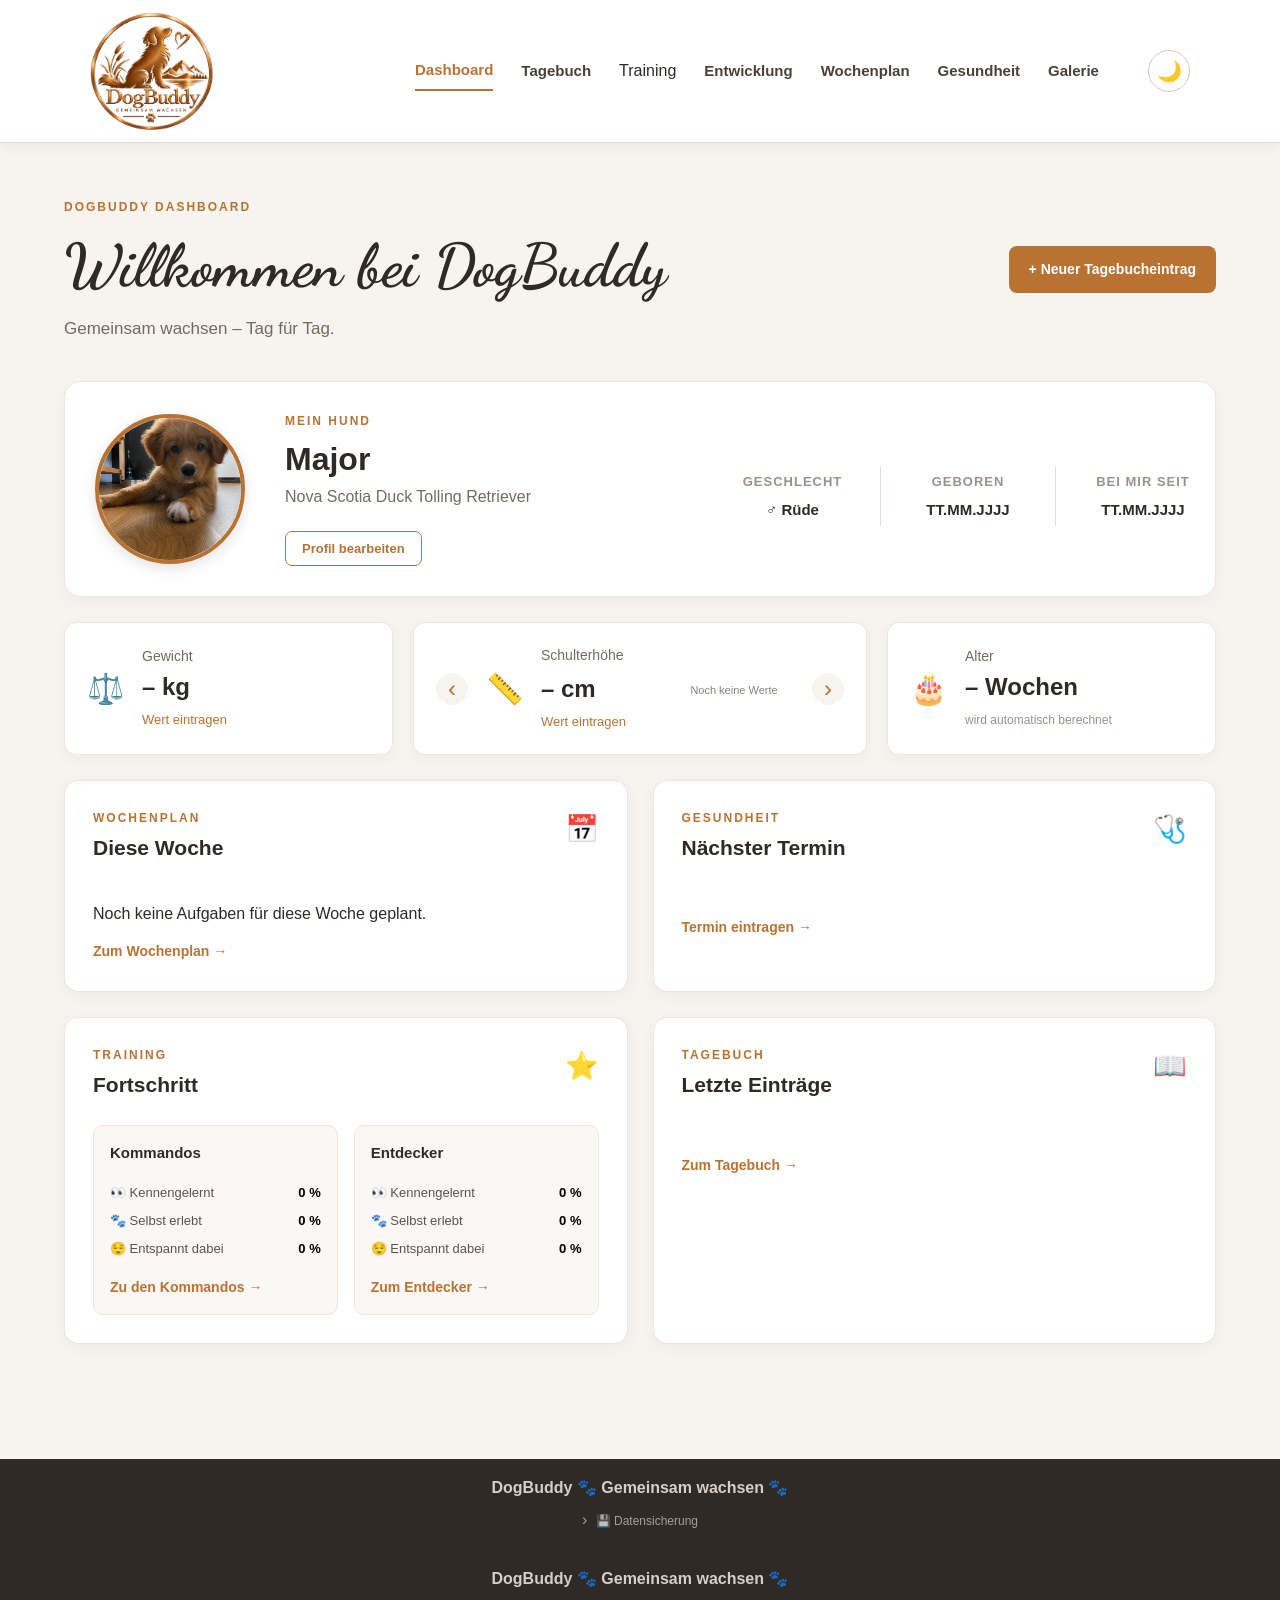
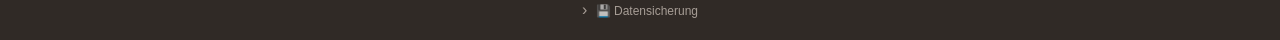
==== commit 89c4939f: "Dark Mode, responsive Navigation und Dashboard verbessert" ====
--- a/DogBuddy/index.html
+++ b/DogBuddy/index.html
@@ -21,83 +21,6 @@
 
 
 <body>
-
-
-    <!-- ================================================== -->
-    <!-- KOPFBEREICH                                        -->
-    <!-- ================================================== -->
-
-    <header class="header">
-
-
-        <!-- Logo -->
-        <a href="index.html" class="logo-link">
-
-            <img
-                src="images/logo/dogbuddy-logo-full-blank.png"
-                alt="DogBuddy Logo"
-                class="logo"
-            >
-
-        </a>
-
-
-        <!-- Navigation -->
-        <nav class="navigation">
-
-            <a href="index.html" class="active">
-                Dashboard
-            </a>
-
-            <a href="html/tagebuch.html">
-                Tagebuch
-            </a>
-
-
-            <!-- ================================== -->
-            <!-- TRAINING - DROPDOWN                -->
-            <!-- ================================== -->
-                    
-            <div class="nav-dropdown">
-            
-                <span class="nav-dropdown-button">
-                    Training
-                </span>
-            
-                <div class="nav-dropdown-menu">
-                
-                    <a href="html/kommandos.html">
-                        Kommandos
-                    </a>
-                
-                    <a href="html/entdecker.html">
-                        Entdecker-Checkliste
-                    </a>
-                
-                </div>
-            
-            </div>
-
-            <a href="html/entwicklung.html">
-                Entwicklung
-            </a>
-
-            <a href="html/wochenplan.html">
-                Wochenplan
-            </a>
-
-            <a href="html/gesundheit.html">
-                Gesundheit
-            </a>
-
-            <a href="html/galerie.html">
-                Galerie
-            </a>
-
-        </nav>
-
-    </header>
-
 
 
     <!-- ================================================== -->
@@ -822,7 +745,16 @@
     <!-- DATENSICHERUNG - AUFKLAPPBAR                       -->
     <!-- ================================================== -->
 
+
     <div class="footer-area">
+
+            <!-- ====================================== -->
+            <!-- DOGBUDDY FOOTER-TEXT                   -->
+            <!-- ====================================== -->
+
+            <p class="footer-text">
+                DogBuddy 🐾 Gemeinsam wachsen 🐾
+            </p>
 
         <details class="footer-backup">
 
@@ -868,26 +800,31 @@
 
         </details>
 
-
-        <!-- Immer sichtbarer Footer-Text -->
-        <p class="footer-text">
-            DogBuddy 🐾 Gemeinsam wachsen 🐾
-        </p>
-
     </div>
 
 
-    <!-- ================================================== -->
-    <!-- JAVASCRIPT                                         -->
-    <!-- ================================================== -->
-
+    <!-- ========================================== -->
+    <!-- JAVASCRIPT                                 -->
+    <!-- ========================================== -->
+
+    <!-- Dashboard -->
     <script src="js/app.js"></script>
 
-    <!-- Datensicherung -->
+    <!-- Gemeinsamer Header -->
+    <script src="js/header.js"></script>
+
+    <!-- Gemeinsamer Footer -->
+    <script src="js/footer.js"></script>
+
+    <!-- Backup-Funktionen -->
     <script src="js/backup.js"></script>
 
+    <!-- Scroll-to-Top -->
     <script src="js/scroll-top.js"></script>
 
+    <!-- Dark Mode -->
+    <script src="js/dark-mode.js"></script>
+
     </body>
 
 </html>
--- a/DogBuddy/css/styles.css
+++ b/DogBuddy/css/styles.css
@@ -33,7 +33,7 @@
 
 .header {
     display: flex;
-    justify-content: space-between;
+    justify-content: flex-start;
     align-items: center;
 
     background-color: #ffffff;
@@ -78,8 +78,9 @@
     align-items: center;
 
     gap: 28px;
-}
-
+
+    margin-left: 200px;
+}
 
 /* Einzelne Navigationslinks */
 .navigation a {
@@ -182,6 +183,184 @@
 .navigation .nav-dropdown-menu a:hover {
     background-color: #f8f4f0;
 }
+
+
+/* ================================================== */
+/* HEADER - AKTIONEN                                  */
+/* ================================================== */
+
+.header-actions {
+    display: flex;
+    align-items: center;
+    gap: 10px;
+
+    margin-left: auto;
+}
+
+
+/* ================================================== */
+/* HEADER - TABLET MENÜ BUTTON                        */
+/* ================================================== */
+
+.mobile-menu-toggle {
+    display: none;
+
+    width: 42px;
+    height: 42px;
+
+    padding: 9px;
+
+    border: 1px solid #d9c8b8;
+    border-radius: 9px;
+
+    background-color: #ffffff;
+
+    cursor: pointer;
+}
+
+
+/* ================================================== */
+/* HEADER - DREI MENÜSTRICHE                          */
+/* ================================================== */
+
+.mobile-menu-toggle span {
+    display: block;
+
+    width: 22px;
+    height: 2px;
+
+    margin: 4px auto;
+
+    border-radius: 2px;
+
+    background-color: #302a26;
+}
+
+
+/* ================================================== */
+/* TABLET NAVIGATION                                  */
+/* ================================================== */
+
+@media (max-width: 1100px) {
+
+    .header {
+        position: relative;
+
+        padding-left: 30px;
+        padding-right: 30px;
+    }
+
+
+    /* Normale Navigation zunächst verstecken */
+    .navigation {
+        display: none;
+
+        position: absolute;
+
+        top: 100%;
+        left: 0;
+        right: 0;
+        margin-left: 0;
+
+        flex-direction: column;
+        align-items: stretch;
+
+        gap: 0;
+
+        padding: 15px 30px;
+
+        background-color: #ffffff;
+
+        border-bottom: 1px solid #e8d7d6;
+
+        box-shadow: 0 8px 18px rgba(0, 0, 0, 0.08);
+
+        z-index: 1000;
+    }
+
+
+    /* Navigation nach Klick auf die drei Striche */
+    .navigation.mobile-open {
+        display: flex;
+    }
+
+
+    /* Drei Striche anzeigen */
+    .mobile-menu-toggle {
+        display: block;
+    }
+
+
+    /* Links im aufgeklappten Menü */
+    .navigation > a,
+    .nav-dropdown-button {
+        width: 100%;
+
+        padding: 11px 0;
+    }
+
+
+    /* Training-Bereich */
+    .nav-dropdown {
+        display: block;
+
+        width: 100%;
+    }
+
+
+    /* Training-Untermenü auf Tablet direkt anzeigen */
+    .nav-dropdown-menu {
+        position: static;
+
+        display: block;
+
+        transform: none;
+
+        min-width: 0;
+
+        margin: 0 0 5px 15px;
+        padding: 0;
+
+        background-color: transparent;
+
+        border: none;
+        box-shadow: none;
+    }
+
+
+    .navigation .nav-dropdown-menu a {
+        padding: 8px 12px;
+
+        font-size: 14px;
+    }
+}
+
+
+/* ================================================== */
+/* DARK MODE - TABLET NAVIGATION                      */
+/* ================================================== */
+
+body.dark-mode .mobile-menu-toggle {
+    background-color: #342e29;
+    border-color: #5a4d43;
+}
+
+
+body.dark-mode .mobile-menu-toggle span {
+    background-color: #f2e9e2;
+}
+
+
+@media (max-width: 1100px) {
+
+    body.dark-mode .navigation {
+        background-color: #27231f;
+
+        border-color: #403832;
+    }
+
+}
+
 
 /* ================================================== */
 /* DASHBOARD                                          */
@@ -346,6 +525,7 @@
 /* Informationen */
 
 .dog-profile-info {
+    position: relative;
     flex: 1;
 }
 
@@ -368,30 +548,59 @@
 }
 
 
-/* Geschlecht, Geburtstag und Einzug */
+/* ================================================== */
+/* HUNDPROFIL - PROFILDATEN                           */
+/* ================================================== */
 
 .dog-details {
-    display: flex;
-
-    gap: 50px;
-
-    margin-bottom: 22px;
-}
-
+    position: absolute;
+
+    top: 55px;
+    left: 420px;
+
+    display: flex;
+    align-items: center;
+    gap: 0;
+
+    margin: 0;
+    padding: 0;
+
+    background-color: transparent;
+
+    border: none;
+}
+
+
+
+/* ================================================== */
+/* HUNDPROFIL - EINZELNE PROFILANGABE                 */
+/* ================================================== */
 
 .dog-detail {
     display: flex;
-
     flex-direction: column;
-
-    gap: 3px;
-}
-
+    align-items: center;
+
+    gap: 7px;
+
+    min-width: 175px;
+
+    padding: 5px 28px;
+}
+
+
+/* ================================================== */
+/* HUNDPROFIL - TRENNLINIEN                           */
+/* ================================================== */
+
+.dog-detail + .dog-detail {
+    border-left: 1px solid #e5ddd5;
+}
 
 .detail-label {
     color: #9a918b;
 
-    font-size: 11px;
+    font-size: 13px;
 
     font-weight: bold;
 
@@ -432,6 +641,7 @@
     cursor: pointer;
 
     transition: 0.2s;
+
 }
 
 
@@ -624,632 +834,6 @@
 }
 
 
-/* Schriftart für "Willkommen bei DogBuddy" */
-
-@import url('https://fonts.googleapis.com/css2?family=Dancing+Script:wght@600;700&display=swap');
-
-
-/* ================================================== */
-/* GRUNDEINSTELLUNGEN                                 */
-/* ================================================== */
-
-/* Gilt für alle Elemente der Webseite */
-* {
-    margin: 0;
-    padding: 0;
-    box-sizing: border-box;
-}
-
-
-/* Grunddesign der gesamten Webseite */
-body {
-    font-family: Arial, Helvetica, sans-serif;
-
-    background-color: #f7f3ee;
-
-    color: #302a26;
-
-    line-height: 1.5;
-}
-
-
-/* ================================================== */
-/* KOPFBEREICH                                        */
-/* ================================================== */
-
-.header {
-    display: flex;
-    justify-content: space-between;
-    align-items: center;
-
-    background-color: #ffffff;
-
-    padding: 12px max(60px, calc((100% - 1100px) / 2));
-
-    border-bottom: 1px solid #e8d7d6;
-
-    box-shadow: 0 3px 15px rgba(0, 0, 0, 0.05);
-
-    box-sizing: border-box;
-}
-
-
-/* Link um das Logo */
-.logo-link {
-    display: flex;
-
-    align-items: center;
-
-    text-decoration: none;
-}
-
-
-/* DogBuddy Logo */
-.logo {
-    width: 125px;
-
-    height: auto;
-
-    display: block;
-}
-
-
-/* ================================================== */
-/* NAVIGATION                                         */
-/* ================================================== */
-
-.navigation {
-    display: flex;
-
-    align-items: center;
-
-    gap: 28px;
-}
-
-
-/* Einzelne Navigationslinks */
-.navigation a {
-    color: #4a4039;
-
-    text-decoration: none;
-
-    font-size: 15px;
-
-    font-weight: 600;
-
-    padding: 8px 0;
-
-    transition: 0.2s;
-}
-
-
-/* Farbe beim Darüberfahren */
-.navigation a:hover {
-    color: #b87333;
-}
-
-
-/* Aktuell geöffnete Seite */
-.navigation .active {
-    color: #b87333;
-
-    border-bottom: 2px solid #b87333;
-}
-
-/* ================================================== */
-/* NAVIGATION - DROPDOWN */
-/* ================================================== */
-
-.nav-dropdown {
-    position: relative;
-    display: flex;
-    align-items: center;
-}
-
-
-/* ================================================== */
-/* DROPDOWN-MENÜ */
-/* ================================================== */
-
-.nav-dropdown-menu {
-    position: absolute;
-
-    top: 100%;
-    left: 50%;
-
-    transform: translateX(-50%);
-
-    min-width: 220px;
-
-    padding: 8px;
-
-    background-color: #ffffff;
-
-    border: 1px solid #eee7e1;
-    border-radius: 10px;
-
-    box-shadow:
-        0 8px 25px rgba(0, 0, 0, 0.10);
-
-    /* Standardmäßig unsichtbar */
-    display: none;
-
-    z-index: 1000;
-}
-
-
-/* ================================================== */
-/* DROPDOWN BEIM HOVER ANZEIGEN */
-/* ================================================== */
-
-.nav-dropdown:hover .nav-dropdown-menu {
-    display: block;
-}
-
-
-/* ================================================== */
-/* LINKS IM DROPDOWN */
-/* ================================================== */
-
-.navigation .nav-dropdown-menu a {
-    display: block;
-
-    padding: 10px 14px;
-
-    border-radius: 7px;
-
-    white-space: nowrap;
-
-    text-decoration: none;
-}
-
-
-/* Hover nur innerhalb des Dropdowns */
-.navigation .nav-dropdown-menu a:hover {
-    background-color: #f8f4f0;
-}
-
-/* ================================================== */
-/* DASHBOARD                                          */
-/* ================================================== */
-
-.dashboard {
-    width: 90%;
-
-    max-width: 1250px;
-
-    margin: 0 auto;
-
-    padding: 55px 0 80px;
-}
-
-
-/* ================================================== */
-/* BEGRÜSSUNG                                         */
-/* ================================================== */
-
-/* Hauptüberschriften */
-h1 {
-    font-family: "Dancing Script", cursive;
-    font-weight: 700;
-    font-size: 60px;
-    margin-bottom: 5px;
-}
-
-/* Einheitliche Größe für alle Seiten-Hauptüberschriften */
-main h1 {
-    font-size: 60px !important;
-}
-
-/* Begrüßungsbereich auf dem Dashboard */
-.welcome {
-    display: flex;
-    justify-content: space-between;
-    align-items: center;
-    gap: 40px;
-    margin-bottom: 40px;
-}
-
-/* Linker Bereich mit Überschrift und Text */
-.welcome > div {
-    flex: 1;
-}
-
-/* Button bleibt rechts */
-.welcome .main-button {
-    flex-shrink: 0;
-}
-
-/* Kleine Überschriften */
-.small-heading {
-    color: #b87333;
-    font-size: 12px;
-    font-weight: bold;
-    letter-spacing: 2px;
-    margin-bottom: 5px;
-}
-
-
-/* Text unter der Überschrift */
-.welcome-text {
-    color: #756a62;
-
-    font-size: 17px;
-}
-
-
-/* ================================================== */
-/* HAUPTBUTTON                                        */
-/* ================================================== */
-
-.main-button {
-    display: inline-block;
-
-    background-color: #b87333;
-
-    color: #ffffff;
-
-    text-decoration: none;
-
-    border: none;
-
-    padding: 13px 20px;
-
-    border-radius: 8px;
-
-    font-size: 14px;
-
-    font-weight: bold;
-
-    cursor: pointer;
-
-    transition: 0.2s;
-}
-
-
-/* Effekt beim Darüberfahren */
-.main-button:hover {
-    background-color: #925a28;
-
-    transform: translateY(-2px);
-}
-
-
-/* ================================================== */
-/* HUNDPROFIL                                         */
-/* ================================================== */
-
-.dog-profile {
-    display: flex;
-    align-items: center;
-    gap: 40px;
-
-    background-color: #ffffff;
-
-    padding: 30px;
-    margin-bottom: 25px;
-
-    border: 1px solid #eee5dc;
-    border-radius: 16px;
-
-    box-shadow: 0 4px 18px rgba(0, 0, 0, 0.04);
-}
-
-
-/* Profilbild-Bereich */
-
-.dog-image-area {
-    display: flex;
-
-    justify-content: center;
-    align-items: center;
-
-    flex-shrink: 0;
-}
-
-
-/* Profilbild */
-
-.dog-profile-image {
-    width: 150px;
-    height: 150px;
-    max-width: 150px;
-
-    object-fit: cover;
-    object-position: center;
-
-    border-radius: 50%;
-
-    border: 4px solid #b87333;
-
-    box-shadow: 0 4px 14px rgba(0, 0, 0, 0.12);
-
-    display: block;
-    flex-shrink: 0;
-}
-
-
-/* Informationen */
-
-.dog-profile-info {
-    flex: 1;
-}
-
-
-.dog-profile-info h2 {
-    font-size: 32px;
-
-    margin-bottom: 2px;
-}
-
-
-/* Rasse */
-
-.dog-breed {
-    color: #756a62;
-
-    font-size: 16px;
-
-    margin-bottom: 22px;
-}
-
-
-/* Geschlecht, Geburtstag und Einzug */
-
-.dog-details {
-    display: flex;
-
-    gap: 50px;
-
-    margin-bottom: 22px;
-}
-
-
-.dog-detail {
-    display: flex;
-
-    flex-direction: column;
-
-    gap: 3px;
-}
-
-
-.detail-label {
-    color: #9a918b;
-
-    font-size: 11px;
-
-    font-weight: bold;
-
-    text-transform: uppercase;
-
-    letter-spacing: 1px;
-}
-
-
-.detail-value {
-    color: #302a26;
-
-    font-size: 15px;
-
-    font-weight: bold;
-}
-
-
-/* Profil bearbeiten */
-
-.edit-profile-button {
-    background-color: transparent;
-
-    color: #b87333;
-
-    border: 1px solid #b87333;
-
-    padding: 9px 16px;
-
-    border-radius: 7px;
-
-    font-family: inherit;
-
-    font-size: 13px;
-
-    font-weight: bold;
-
-    cursor: pointer;
-
-    transition: 0.2s;
-}
-
-
-.edit-profile-button:hover {
-    background-color: #b87333;
-
-    color: #ffffff;
-}
-
-
-/* ================================================== */
-/* KÖRPERMASSE - WECHSELANZEIGE                       */
-/* ================================================== */
-
-.body-measurement-card {
-    position: relative;
-    display: flex;
-    align-items: center;
-}
-
-.body-measurement-content {
-    flex: 1;
-}
-
-/* Pfeile links und rechts */
-.body-measurement-arrow {
-    width: 32px;
-    height: 32px;
-    border: none;
-    border-radius: 50%;
-    background-color: #f8f4f0;
-    color: #b87333;
-    font-size: 24px;
-    line-height: 1;
-    cursor: pointer;
-
-    display: flex;
-    align-items: center;
-    justify-content: center;
-
-    transition: background-color 0.2s ease,
-                transform 0.2s ease;
-}
-
-.body-measurement-arrow:hover {
-    background-color: #eee3d9;
-    transform: scale(1.08);
-}
-
-/* ================================================== */
-/* KÖRPERMASSE - INHALT                               */
-/* ================================================== */
-
-/* Titel, Messwert und Link stehen sauber untereinander */
-.body-measurement-content {
-    flex: 1;
-
-    display: flex;
-    flex-direction: column;
-
-    align-items: flex-start;
-    justify-content: center;
-
-    min-width: 115px;
-}
-
-
-/* ================================================== */
-/* KÖRPERMASSE - TITEL                                */
-/* ================================================== */
-
-.body-measurement-content .card-title {
-    margin: 0 0 5px 0;
-
-    white-space: nowrap;
-}
-
-
-/* ================================================== */
-/* KÖRPERMASSE - MESSWERT                             */
-/* ================================================== */
-
-.body-measurement-content .card-value {
-    margin: 0 0 5px 0;
-
-    white-space: nowrap;
-}
-
-
-/* ================================================== */
-/* KÖRPERMASSE - LINK                                 */
-/* ================================================== */
-
-.body-measurement-link {
-    display: block;
-
-    white-space: nowrap;
-
-    font-size: 14px;
-}
-
-
-/* ================================================== */
-/* KÖRPERMASSE - TEXTBEREICH                          */
-/* ================================================== */
-
-/* Bereich mit Titel, Messwert und Link */
-.body-measurement-text {
-    min-width: 115px;
-
-    display: flex;
-    flex-direction: column;
-
-    /* Text linksbündig untereinander */
-    align-items: flex-start;
-}
-
-
-/* ================================================== */
-/* KÖRPERMASSE - TITEL                                */
-/* ================================================== */
-
-/* Zum Beispiel: Schulterhöhe oder Brustumfang */
-.body-measurement-text .card-title {
-    margin-bottom: 6px;
-}
-
-
-/* ================================================== */
-/* KÖRPERMASSE - MESSWERT                             */
-/* ================================================== */
-
-/* Zum Beispiel: 41 cm */
-.body-measurement-text .card-value {
-    margin-bottom: 6px;
-
-    /* Verhindert einen Umbruch zwischen Zahl und cm */
-    white-space: nowrap;
-}
-
-
-/* ================================================== */
-/* KÖRPERMASSE - LINK                                 */
-/* ================================================== */
-
-/* Link zur Entwicklungsseite */
-.body-measurement-text a {
-    display: inline-block;
-
-    /* "Wert eintragen" bleibt in einer Zeile */
-    white-space: nowrap;
-
-    font-size: 14px;
-}
-
-/* ================================================== */
-/* DASHBOARD KARTEN                                   */
-/* ================================================== */
-
-.dashboard-grid {
-    display: grid;
-
-    grid-template-columns: repeat(2, 1fr);
-
-    gap: 25px;
-
-    margin-bottom: 35px;
-}
-
-
-/* Einzelne Karte */
-.dashboard-card {
-    background-color: #ffffff;
-
-    border: 1px solid #eee5dd;
-
-    border-radius: 14px;
-
-    padding: 24px;
-
-    box-shadow: 0 3px 14px rgba(0, 0, 0, 0.04);
-}
-
-
-/* Kartenüberschrift */
-.dashboard-card h2 {
-    font-size: 19px;
-
-    margin-bottom: 17px;
-}
-
-
 /* ================================================== */
 /* DASHBOARD - TRAININGSFORTSCHRITT                   */
 /* ================================================== */
@@ -1459,24 +1043,6 @@
     font-size: 23px;
 }
 
-
-/* ================================================== */
-/* FOOTER                                             */
-/* ================================================== */
-
-.footer {
-    width: 100%;
-    box-sizing: border-box;
-
-    background-color: #302a26;
-    color: #ffffff;
-
-    text-align: center;
-
-    padding: 22px 25px;
-
-    font-size: 14px;
-}
 
 /* ================================================== */
 /* FOOTER - GESAMTER BEREICH                          */
@@ -1512,7 +1078,9 @@
     color: #d9cec5;
 
     font-size: 12px;
-    font-weight: 600;
+    font-weight: 400;
+
+    opacity: 0.7;
 
     cursor: pointer;
 
@@ -1607,14 +1175,20 @@
 /* FOOTER - TEXT                                      */
 /* ================================================== */
 
-/* DogBuddy-Text unter der Datensicherung */
+/* DogBuddy-Text über der Datensicherung */
 .footer-text {
-    margin: 12px 0 0;
+    display: block;
+
+    margin: 0 0 8px;
 
     color: #d9cec5;
 
-    font-size: 12px;
-    font-weight: normal;
+    font-size: 16px;
+    font-weight: 600;
+
+    line-height: 1.4;
+
+    opacity: 1;
 }
 
 /* ================================================== */
@@ -2307,33 +1881,78 @@
 
 
 /* ================================================== */
-/* WOCHENPLAN                                         */
+/* DASHBOARD - WOCHENPLAN                             */
 /* ================================================== */
 
 .task-list {
+    display: flex;
+    flex-direction: column;
+    gap: 10px;
+
     list-style: none;
 
-    margin-bottom: 22px;
-}
-
-
-/* Einzelne Aufgabe */
+    margin: 18px 0 12px;
+    padding: 0;
+}
+
+
+/* ================================================== */
+/* DASHBOARD - EINZELNE WOCHENAUFGABE                 */
+/* ================================================== */
+
 .task-list li {
-    padding: 9px 0;
-
-    border-bottom: 1px solid #f0ebe6;
+    display: flex;
+    align-items: center;
+    gap: 9px;
+
+    width: 100%;
+    box-sizing: border-box;
+
+    padding: 12px 14px;
+
+    border: 1px solid #e5ddd5;
+    border-radius: 10px;
+
+    background-color: #ffffff;
+
+    color: #302a26;
 
     font-size: 14px;
-}
-
-
-/* Checkbox */
+    font-weight: 700;
+    line-height: 1.3;
+}
+
+
+/* ================================================== */
+/* DASHBOARD - WOCHENPLAN CHECKBOX                    */
+/* ================================================== */
+
 .task-list input {
-    margin-right: 9px;
+    width: 16px;
+    height: 16px;
+
+    flex-shrink: 0;
+
+    margin: 0;
+
+    cursor: pointer;
 
     accent-color: #b87333;
 }
 
+
+/* ================================================== */
+/* DASHBOARD - WEITERE AUFGABEN                       */
+/* ================================================== */
+
+.dashboard-more-tasks {
+    margin: 4px 0 0;
+
+    color: #302a26;
+
+    font-size: 14px;
+    line-height: 1.3;
+}
 
 /* ================================================== */
 /* TRAINING                                           */
@@ -2442,25 +2061,6 @@
 /* Effekt beim Darüberfahren */
 .card-link:hover {
     text-decoration: underline;
-}
-
-
-/* ================================================== */
-/* FUSSBEREICH                                        */
-/* ================================================== */
-
-footer {
-    width: 100%;
-    box-sizing: border-box;
-
-    background-color: #302a26;
-    color: #ffffff;
-
-    text-align: center;
-
-    padding: 25px;
-
-    font-size: 14px;
 }
 
 
@@ -2595,29 +2195,46 @@
 /* ================================================== */
 
 .development-header {
+    display: flex;
+    justify-content: space-between;
+    align-items: center;
+
+    gap: 40px;
+
     margin-bottom: 35px;
 }
 
 
-.development-header .eyebrow {
-    color: #b87333;
-    font-size: 14px;
-    font-weight: bold;
-    letter-spacing: 2px;
-    margin-bottom: 8px;
-}
-
-
-.development-header h1 {
-    font-size: 36px;
-    margin: 0 0 10px;
-    color: #302a26;
-}
-
-
-.development-header > p:last-child {
-    color: #6f665f;
-    margin: 0;
+/* ================================================== */
+/* ENTWICKLUNG - ÜBERSCHRIFT TEXT                     */
+/* ================================================== */
+
+.development-header > div {
+    flex: 1;
+}
+
+
+/* ================================================== */
+/* ENTWICKLUNG - HINZUFÜGEN BUTTON                    */
+/* ================================================== */
+
+.development-header .gallery-add-button {
+    flex-shrink: 0;
+
+    background-color: #c9782c;
+    color: #ffffff;
+
+    border: 1px solid #c9782c;
+}
+
+
+/* ================================================== */
+/* ENTWICKLUNG - HINZUFÜGEN BUTTON HOVER              */
+/* ================================================== */
+
+.development-header .gallery-add-button:hover {
+    background-color: #b86b26;
+    border-color: #b86b26;
 }
 
 
@@ -3957,6 +3574,30 @@
 
 
 /* ================================================== */
+/* TAGEBUCH - HINZUFÜGEN BUTTON                      */
+/* ================================================== */
+
+.diary-header-with-button .gallery-add-button {
+    flex-shrink: 0;
+
+    background-color: #c9782c;
+    color: #ffffff;
+
+    border: 1px solid #c9782c;
+}
+
+
+/* ================================================== */
+/* TAGEBUCH - HINZUFÜGEN BUTTON HOVER                */
+/* ================================================== */
+
+.diary-header-with-button .gallery-add-button:hover {
+    background-color: #b86b26;
+    border-color: #b86b26;
+}
+
+
+/* ================================================== */
 /* TAGEBUCH - FORMULARFELDER                          */
 /* ================================================== */
 
@@ -4463,21 +4104,46 @@
 /* ================================================== */
 
 .health-header {
-    margin-bottom: 30px;
-}
-
-
-.health-header h1 {
-    margin: 5px 0 10px;
-}
-
-
-.health-header > p:last-child {
-    color: #6d655f;
-
-    max-width: 700px;
-
-    line-height: 1.6;
+    display: flex;
+    justify-content: space-between;
+    align-items: center;
+
+    gap: 40px;
+
+    margin-bottom: 35px;
+}
+
+
+/* ================================================== */
+/* GESUNDHEIT - ÜBERSCHRIFT TEXT                      */
+/* ================================================== */
+
+.health-header > div {
+    flex: 1;
+}
+
+
+/* ================================================== */
+/* GESUNDHEIT - HINZUFÜGEN BUTTON                     */
+/* ================================================== */
+
+.health-header .gallery-add-button {
+    flex-shrink: 0;
+
+    background-color: #c9782c;
+    color: #ffffff;
+
+    border: 1px solid #c9782c;
+}
+
+
+/* ================================================== */
+/* GESUNDHEIT - HINZUFÜGEN BUTTON HOVER               */
+/* ================================================== */
+
+.health-header .gallery-add-button:hover {
+    background-color: #b86b26;
+    border-color: #b86b26;
 }
 
 
@@ -4969,14 +4635,46 @@
 /* ================================================== */
 
 .weekly-header {
+    display: flex;
+    justify-content: space-between;
+    align-items: center;
+
+    gap: 40px;
+
     margin-bottom: 35px;
 }
 
 
-.weekly-header h1 {
-    margin-top: 5px;
-
-    margin-bottom: 10px;
+/* ================================================== */
+/* WOCHENPLAN - ÜBERSCHRIFT TEXT                      */
+/* ================================================== */
+
+.weekly-header > div {
+    flex: 1;
+}
+
+
+/* ================================================== */
+/* WOCHENPLAN - HINZUFÜGEN BUTTON                     */
+/* ================================================== */
+
+.weekly-header .gallery-add-button {
+    flex-shrink: 0;
+
+    background-color: #c9782c;
+    color: #ffffff;
+
+    border: 1px solid #c9782c;
+}
+
+
+/* ================================================== */
+/* WOCHENPLAN - HINZUFÜGEN BUTTON HOVER               */
+/* ================================================== */
+
+.weekly-header .gallery-add-button:hover {
+    background-color: #b86b26;
+    border-color: #b86b26;
 }
 
 
@@ -5339,13 +5037,13 @@
 
     padding: 11px 17px;
 
-    border: 1px solid #d8c5b5;
+    border: 1px solid #c9782c;
 
     border-radius: 9px;
 
-    background-color: #ffffff;
-
-    color: #8a674b;
+    background-color: #c9782c;
+
+    color: #ffffff;
 
     font-family: inherit;
 
@@ -5364,21 +5062,18 @@
 }
 
 
+/* ================================================== */
+/* GALERIE - NEUES FOTO BUTTON HOVER                  */
+/* ================================================== */
+
 .gallery-add-button:hover {
-    background-color: #f4ede6;
-
-    border-color: #b98a62;
+    background-color: #b86b26;
+
+    border-color: #b86b26;
+
+    color: #ffffff;
 
     transform: translateY(-1px);
-}
-
-
-.gallery-add-icon {
-    font-size: 20px;
-
-    font-weight: 400;
-
-    line-height: 1;
 }
 
 
@@ -7075,1117 +6770,6 @@
 }
 
 
-
-/* ================================================== */
-/* DASHBOARD - TRAININGSFORTSCHRITT                   */
-/* ================================================== */
-
-.training-progress-card {
-    display: flex;
-    flex-direction: column;
-}
-
-
-/* ================================================== */
-/* TRAINING - ZWEI BEREICHE                           */
-/* ================================================== */
-
-.dashboard-training-boxes {
-    display: grid;
-    grid-template-columns: 1fr 1fr;
-
-    gap: 16px;
-
-    margin-top: -15px;
-}
-
-
-/* ================================================== */
-/* TRAINING - EINZELNER KASTEN                        */
-/* ================================================== */
-
-.dashboard-training-box {
-    display: flex;
-    flex-direction: column;
-
-    padding: 16px;
-
-    background-color: #faf7f4;
-
-    border: 1px solid #eee5dd;
-    border-radius: 10px;
-}
-
-
-/* Überschrift */
-
-.dashboard-training-box h3 {
-    margin: 0 0 14px 0;
-
-    font-size: 15px;
-}
-
-
-/* ================================================== */
-/* TRAINING - FORTSCHRITTSZEILEN                      */
-/* ================================================== */
-
-.dashboard-training-box-row {
-    display: flex;
-
-    justify-content: space-between;
-    align-items: center;
-
-    gap: 10px;
-
-    min-height: 28px;
-
-    font-size: 13px;
-
-    color: #5c534d;
-}
-
-
-/* Prozentzahl */
-
-.dashboard-training-box-row strong {
-    color: #000000;
-
-    white-space: nowrap;
-}
-
-
-/* ================================================== */
-/* TRAINING - LINK                                    */
-/* ================================================== */
-
-.dashboard-training-box-link {
-    margin-top: 15px;
-
-    font-size: 13px;
-}
-
-
-/* ================================================== */
-/* KARTEN-INHALT                                      */
-/* ================================================== */
-
-.card-row {
-    display: flex;
-
-    justify-content: space-between;
-    align-items: center;
-
-    gap: 20px;
-
-    padding: 11px 0;
-
-    border-bottom: 1px solid #f0ebe7;
-}
-
-
-/* Letzte Zeile ohne Linie */
-.card-row:last-child {
-    border-bottom: none;
-}
-
-
-/* Linke Seite */
-.card-row-label {
-    color: #756a62;
-
-    font-size: 14px;
-}
-
-
-/* Rechte Seite */
-.card-row-value {
-    color: #403832;
-
-    font-size: 14px;
-
-    font-weight: 600;
-
-    text-align: right;
-}
-
-
-/* ================================================== */
-/* KARTEN-LINK                                        */
-/* ================================================== */
-
-.card-link {
-    display: inline-block;
-
-    margin-top: 16px;
-
-    color: #b87333;
-
-    text-decoration: none;
-
-    font-size: 13px;
-
-    font-weight: bold;
-}
-
-
-.card-link:hover {
-    text-decoration: underline;
-}
-
-
-/* ================================================== */
-/* STATUS                                             */
-/* ================================================== */
-
-.status {
-    display: inline-block;
-
-    padding: 4px 9px;
-
-    border-radius: 20px;
-
-    font-size: 11px;
-
-    font-weight: bold;
-}
-
-
-/* Grün */
-.status-good {
-    background-color: #e6f2e8;
-
-    color: #4f7a56;
-}
-
-
-/* Orange */
-.status-open {
-    background-color: #f7eadb;
-
-    color: #9b6737;
-}
-
-
-/* ================================================== */
-/* BEREICHSÜBERSCHRIFT                                */
-/* ================================================== */
-
-.section-heading {
-    display: flex;
-
-    justify-content: space-between;
-    align-items: center;
-
-    margin-bottom: 20px;
-}
-
-
-.section-heading h2 {
-    font-size: 23px;
-}
-
-
-/* ================================================== */
-/* FOOTER                                             */
-/* ================================================== */
-
-.footer {
-    width: 100%;
-    box-sizing: border-box;
-
-    background-color: #302a26;
-    color: #ffffff;
-
-    text-align: center;
-
-    padding: 22px 25px;
-
-    font-size: 14px;
-}
-
-/* ================================================== */
-/* FOOTER - GESAMTER BEREICH                          */
-/* ================================================== */
-
-/* Dunkler Bereich für Datensicherung und Footer-Text */
-.footer-area {
-    width: 100%;
-    box-sizing: border-box;
-
-    background-color: #302a26;
-
-    text-align: center;
-
-    padding: 18px 25px;
-}
-
-
-/* ================================================== */
-/* FOOTER - DATENSICHERUNG                            */
-/* ================================================== */
-
-/* Aufklappbarer Bereich der Datensicherung */
-.footer-backup {
-    margin: 0;
-}
-
-
-/* Anklickbare Überschrift */
-.footer-backup-summary {
-    display: inline-block;
-
-    color: #d9cec5;
-
-    font-size: 12px;
-    font-weight: 600;
-
-    cursor: pointer;
-
-    /* Browser-Pfeil entfernen */
-    list-style: none;
-}
-
-
-/* Browser-Pfeil in Chrome entfernen */
-.footer-backup-summary::-webkit-details-marker {
-    display: none;
-}
-
-
-/* Farbe beim Darüberfahren */
-.footer-backup-summary:hover {
-    color: #d99a5d;
-}
-
-/* ================================================== */
-/* DATENSICHERUNG - PFEIL                             */
-/* ================================================== */
-
-/* Pfeil vor der Datensicherung */
-.footer-backup-arrow {
-    display: inline-block;
-
-    margin-right: 5px;
-
-    font-size: 16px;
-
-    transition: transform 0.2s ease;
-}
-
-
-/* Pfeil dreht sich beim Aufklappen */
-.footer-backup[open] .footer-backup-arrow {
-    transform: rotate(90deg);
-}
-
-
-/* ================================================== */
-/* BACKUP-BUTTONS                                     */
-/* ================================================== */
-
-/* Nur sichtbar, wenn Datensicherung geöffnet wurde */
-.footer-backup-actions {
-    display: flex;
-    justify-content: center;
-    align-items: center;
-
-    gap: 10px;
-
-    margin-top: 10px;
-}
-
-
-/* Einzelne Backup-Buttons */
-.footer-backup-button {
-    background-color: transparent;
-
-    color: #d99a5d;
-
-    border: 1px solid #8f6c4d;
-    border-radius: 7px;
-
-    padding: 6px 11px;
-
-    font-size: 11px;
-    font-weight: 600;
-
-    cursor: pointer;
-
-    transition:
-        background-color 0.2s ease,
-        color 0.2s ease,
-        border-color 0.2s ease;
-}
-
-
-/* Button beim Darüberfahren */
-.footer-backup-button:hover {
-    background-color: #b87333;
-
-    color: #ffffff;
-
-    border-color: #b87333;
-}
-
-
-/* ================================================== */
-/* FOOTER - TEXT                                      */
-/* ================================================== */
-
-/* DogBuddy-Text unter der Datensicherung */
-.footer-text {
-    margin: 12px 0 0;
-
-    color: #d9cec5;
-
-    font-size: 12px;
-    font-weight: normal;
-}
-
-/* ================================================== */
-/* SCHNELLÜBERSICHT                                   */
-/* ================================================== */
-
-.overview {
-    display: grid;
-
-    grid-template-columns: repeat(3, 1fr);
-
-    gap: 20px;
-
-    margin-bottom: 25px;
-}
-
-
-/* Einzelne kleine Infokarte */
-.info-card {
-    display: flex;
-
-    align-items: center;
-
-    gap: 18px;
-
-    background-color: #ffffff;
-
-    padding: 22px;
-
-    border-radius: 12px;
-
-    border: 1px solid #eee5dc;
-
-    box-shadow: 0 4px 15px rgba(0, 0, 0, 0.04);
-}
-
-
-/* Symbol auf der Karte */
-.card-icon {
-    font-size: 30px;
-}
-
-
-/* Überschrift der Infokarte */
-.card-title {
-    color: #756a62;
-
-    font-size: 14px;
-}
-
-
-/* Großer Wert */
-.card-value {
-    font-size: 24px;
-
-    font-weight: bold;
-
-    margin: 2px 0;
-
-    white-space: nowrap;
-}
-
-
-/* Link innerhalb der Infokarte */
-.info-card a {
-    color: #b87333;
-
-    font-size: 13px;
-
-    text-decoration: none;
-}
-
-
-/* Effekt beim Darüberfahren */
-.info-card a:hover {
-    text-decoration: underline;
-}
-
-
-/* Zusatzinformation */
-.card-info {
-    color: #9a918b;
-
-    font-size: 12px;
-}
-
-
-/* ================================================== */
-/* GROSSE DASHBOARD-KARTEN                            */
-/* ================================================== */
-
-.dashboard-grid {
-    display: grid;
-
-    grid-template-columns: repeat(2, 1fr);
-
-    gap: 25px;
-}
-
-
-/* Einzelne Dashboard-Karte */
-.dashboard-card {
-    background-color: #ffffff;
-
-    padding: 28px;
-
-    border-radius: 14px;
-
-    border: 1px solid #eee5dc;
-
-    box-shadow: 0 4px 18px rgba(0, 0, 0, 0.04);
-}
-
-
-/* Oberer Bereich einer Karte */
-.card-header {
-    display: flex;
-
-    justify-content: space-between;
-
-    align-items: flex-start;
-
-    margin-bottom: 22px;
-}
-
-
-/* Überschrift innerhalb der Karte */
-.card-header h2 {
-    font-size: 21px;
-}
-
-
-/* Großes Symbol rechts */
-.big-icon {
-    font-size: 27px;
-}
-
-
-/* ================================================== */
-/* GESUNDHEIT - KALENDER                              */
-/* ================================================== */
-
-.health-calendar-section {
-    margin-top: 40px;
-    margin-bottom: 50px;
-    padding: 28px;
-
-    background-color: #ffffff;
-
-    border: 1px solid #e5ddd5;
-    border-radius: 18px;
-
-    box-shadow: 0 6px 20px rgba(48, 42, 38, 0.06);
-}
-
-
-/* ================================================== */
-/* KALENDER - KOPFBEREICH                             */
-/* ================================================== */
-
-.health-calendar-header {
-    display: flex;
-    justify-content: space-between;
-    align-items: center;
-    gap: 20px;
-
-    margin-bottom: 20px;
-}
-
-
-.health-calendar-header h2 {
-    margin: 3px 0 0;
-}
-
-
-.calendar-view-switch {
-    display: flex;
-
-    padding: 4px;
-
-    background-color: #f3eee9;
-
-    border-radius: 10px;
-}
-
-
-.calendar-view-button {
-    padding: 8px 16px;
-
-    border: none;
-    border-radius: 7px;
-
-    background-color: transparent;
-
-    color: #6d655f;
-
-    font-family: inherit;
-    font-size: 14px;
-    font-weight: 600;
-
-    cursor: pointer;
-}
-
-
-.calendar-view-button.active {
-    background-color: #b87333;
-
-    color: #ffffff;
-}
-
-
-/* ================================================== */
-/* KALENDER - NAVIGATION                              */
-/* ================================================== */
-
-.calendar-navigation {
-    display: flex;
-    justify-content: center;
-    align-items: center;
-    gap: 10px;
-
-    margin-bottom: 22px;
-}
-
-
-.calendar-navigation-button,
-.calendar-today-button {
-    border: 1px solid #d9d0c8;
-
-    background-color: #ffffff;
-
-    color: #403832;
-
-    font-family: inherit;
-    font-weight: 600;
-
-    cursor: pointer;
-}
-
-
-.calendar-navigation-button {
-    width: 38px;
-    height: 38px;
-
-    border-radius: 50%;
-
-    font-size: 18px;
-}
-
-
-.calendar-today-button {
-    height: 38px;
-
-    padding: 0 16px;
-
-    border-radius: 9px;
-}
-
-
-.calendar-navigation-button:hover,
-.calendar-today-button:hover {
-    border-color: #b87333;
-
-    color: #b87333;
-}
-
-
-/* ================================================== */
-/* KALENDER - WOCHENANSICHT                           */
-/* ================================================== */
-
-.calendar-week {
-    display: grid;
-
-    grid-template-columns: repeat(7, 1fr);
-
-    gap: 8px;
-}
-
-
-.calendar-week .calendar-day {
-    min-height: 150px;
-
-    padding: 12px 9px;
-
-    display: flex;
-    flex-direction: column;
-    align-items: stretch;
-
-    text-align: left;
-}
-
-
-/* ================================================== */
-/* KALENDER - TAGE                                    */
-/* ================================================== */
-
-.calendar-day {
-    position: relative;
-
-    border: 1px solid #e5ddd5;
-    border-radius: 12px;
-
-    background-color: #ffffff;
-
-    color: #302a26;
-
-    font-family: inherit;
-
-    cursor: pointer;
-
-    transition:
-        border-color 0.2s ease,
-        background-color 0.2s ease,
-        transform 0.2s ease;
-}
-
-
-.calendar-day:hover {
-    border-color: #b87333;
-
-    transform: translateY(-1px);
-}
-
-
-.calendar-day-weekday {
-    margin-bottom: 6px;
-
-    color: #8a817a;
-
-    font-size: 12px;
-    font-weight: 600;
-
-    text-transform: uppercase;
-}
-
-
-.calendar-day-number {
-    width: 30px;
-    height: 30px;
-
-    display: flex;
-    align-items: center;
-    justify-content: center;
-
-    border-radius: 50%;
-
-    font-size: 15px;
-    font-weight: 700;
-}
-
-
-/* Heute */
-
-.calendar-day-today .calendar-day-number {
-    background-color: #b87333;
-
-    color: #ffffff;
-}
-
-
-/* Ausgewählter Tag */
-
-.calendar-day-selected {
-    border-color: #b87333;
-
-    background-color: #fff9f4;
-}
-
-
-/* Tage außerhalb des aktuellen Monats */
-
-.calendar-day-outside {
-    opacity: 0.4;
-}
-
-
-/* ================================================== */
-/* KALENDER - TERMINE IN DER WOCHE                    */
-/* ================================================== */
-
-.calendar-day-appointment-area {
-    display: flex;
-    flex-direction: column;
-    gap: 5px;
-
-    margin-top: 10px;
-}
-
-
-.calendar-mini-appointment {
-    display: block;
-
-    padding: 5px 6px;
-
-    overflow: hidden;
-
-    border-radius: 6px;
-
-    background-color: #f3eee9;
-
-    color: #403832;
-
-    font-size: 11px;
-
-    text-overflow: ellipsis;
-    white-space: nowrap;
-}
-
-
-.calendar-mini-completed {
-    opacity: 0.55;
-
-    text-decoration: line-through;
-}
-
-
-.calendar-more-appointments {
-    margin-top: 2px;
-
-    color: #b87333;
-
-    font-size: 11px;
-    font-weight: 600;
-}
-
-
-/* ================================================== */
-/* KALENDER - MONATSANSICHT                           */
-/* ================================================== */
-
-.calendar-month {
-    display: grid;
-
-    grid-template-columns: repeat(7, 1fr);
-
-    gap: 6px;
-}
-
-
-.calendar-month-weekdays {
-    display: grid;
-
-    grid-template-columns: repeat(7, 1fr);
-
-    gap: 6px;
-
-    margin-bottom: 6px;
-}
-
-
-.calendar-month-weekday {
-    padding: 6px 0;
-
-    color: #8a817a;
-
-    font-size: 11px;
-    font-weight: 700;
-
-    text-align: center;
-
-    text-transform: uppercase;
-}
-
-
-.calendar-month .calendar-day {
-    min-height: 78px;
-
-    padding: 8px;
-
-    display: flex;
-    flex-direction: column;
-    align-items: center;
-
-    text-align: center;
-}
-
-
-/* ================================================== */
-/* MONATSKALENDER - TERMINE                           */
-/* ================================================== */
-
-.calendar-month-appointments {
-    width: 100%;
-
-    display: flex;
-    flex-direction: column;
-    gap: 4px;
-
-    margin-top: 5px;
-}
-
-
-.calendar-month-appointment {
-    display: block;
-
-    width: 100%;
-
-    box-sizing: border-box;
-
-    padding: 4px 6px;
-
-    overflow: hidden;
-
-    border-radius: 6px;
-
-    background-color: #f3eee9;
-
-    color: #6f4a2f;
-
-    font-size: 10px;
-    font-weight: 600;
-
-    line-height: 1.3;
-
-    text-align: center;
-    text-overflow: ellipsis;
-    white-space: nowrap;
-}
-
-
-/* ================================================== */
-/* KALENDER - AUSGEWÄHLTER TAG                        */
-/* ================================================== */
-
-.calendar-day-details {
-    margin-top: 25px;
-}
-
-
-.calendar-day-details-header {
-    margin-bottom: 12px;
-}
-
-
-.calendar-day-details-header h3 {
-    margin: 3px 0 0;
-
-    text-transform: capitalize;
-}
-
-
-/* ================================================== */
-/* KALENDER - TERMIN AM AUSGEWÄHLTEN TAG              */
-/* ================================================== */
-
-.calendar-detail-appointment {
-    width: 100%;
-
-    display: flex;
-    align-items: center;
-    gap: 12px;
-
-    padding: 12px 14px;
-    margin-bottom: 8px;
-
-    border: 1px solid #e5ddd5;
-    border-radius: 10px;
-
-    background-color: #ffffff;
-
-    color: #302a26;
-
-    font-family: inherit;
-
-    text-align: left;
-
-    cursor: pointer;
-}
-
-
-.calendar-detail-appointment:hover {
-    border-color: #b87333;
-
-    background-color: #fff9f4;
-}
-
-
-.calendar-detail-icon {
-    font-size: 21px;
-}
-
-
-.calendar-detail-text {
-    display: flex;
-    flex-direction: column;
-    gap: 3px;
-}
-
-
-.calendar-detail-text strong {
-    font-size: 14px;
-}
-
-
-.calendar-detail-text small {
-    color: #8a817a;
-
-    font-size: 12px;
-}
-
-
-.calendar-detail-completed {
-    opacity: 0.55;
-}
-
-
-/* ================================================== */
-/* KALENDER - TERMIN HINZUFÜGEN                       */
-/* ================================================== */
-
-.calendar-add-appointment {
-    margin-top: 10px;
-
-    padding: 9px 14px;
-
-    border: 1px solid #b87333;
-    border-radius: 8px;
-
-    background-color: transparent;
-
-    color: #b87333;
-
-    font-family: inherit;
-    font-size: 13px;
-    font-weight: 600;
-
-    cursor: pointer;
-}
-
-
-.calendar-add-appointment:hover {
-    background-color: #b87333;
-
-    color: #ffffff;
-}
-
-
-/* ================================================== */
-/* KALENDER - RESPONSIVE                              */
-/* ================================================== */
-
-@media (max-width: 850px) {
-
-    .calendar-week {
-        grid-template-columns: 1fr;
-    }
-
-
-    .calendar-week .calendar-day {
-        min-height: auto;
-    }
-
-
-    .health-calendar-header {
-        align-items: flex-start;
-        flex-direction: column;
-    }
-
-}
-
-
-@media (max-width: 600px) {
-
-    .health-calendar-section {
-        padding: 18px;
-    }
-
-
-    .calendar-month {
-        gap: 4px;
-    }
-
-
-    .calendar-month .calendar-day {
-        min-height: 55px;
-
-        padding: 5px;
-    }
-
-
-    .calendar-day-number {
-        width: 26px;
-        height: 26px;
-
-        font-size: 13px;
-    }
-
-}
-
-
-/* ================================================== */
-/* WOCHENPLAN                                         */
-/* ================================================== */
-
-.task-list {
-    list-style: none;
-
-    margin-bottom: 22px;
-}
-
-
-/* Einzelne Aufgabe */
-.task-list li {
-    padding: 9px 0;
-
-    border-bottom: 1px solid #f0ebe6;
-
-    font-size: 14px;
-}
-
-
-/* Checkbox */
-.task-list input {
-    margin-right: 9px;
-
-    accent-color: #b87333;
-}
-
-
-/* ================================================== */
-/* TRAINING                                           */
-/* ================================================== */
-
-.skill {
-    display: flex;
-
-    justify-content: space-between;
-
-    padding: 10px 0;
-
-    border-bottom: 1px solid #f0ebe6;
-
-    font-size: 14px;
-}
-
-
-/* Sternebewertung */
-.stars {
-    color: #b87333;
-
-    letter-spacing: 2px;
-}
-
-
 /* ================================================== */
 /* TERMIN UND TAGEBUCH                                */
 /* ================================================== */
@@ -8211,1663 +6795,256 @@
 
 
 /* ================================================== */
-/* LINKS IN DEN DASHBOARD-KARTEN                      */
-/* ================================================== */
-
-.card-link {
-    display: inline-block;
-
-    color: #b87333;
-
-    text-decoration: none;
+/* DASHBOARD - NÄCHSTE TERMINE                        */
+/* ================================================== */
+
+.dashboard-appointment-list {
+    display: flex;
+    flex-direction: column;
+    gap: 10px;
+
+    margin-top: 18px;
+}
+
+
+/* ================================================== */
+/* DASHBOARD - EINZELNER TERMIN                       */
+/* ================================================== */
+
+.dashboard-appointment-box {
+    display: flex;
+    flex-direction: column;
+    gap: 4px;
+
+    padding: 12px 14px;
+
+    border: 1px solid #e5ddd5;
+    border-radius: 10px;
+
+    background-color: #ffffff;
+}
+
+
+/* ================================================== */
+/* DASHBOARD - TERMIN TITEL                           */
+/* ================================================== */
+
+.dashboard-appointment-box-title {
+    color: #302a26;
 
     font-size: 14px;
-
-    font-weight: bold;
-
-    margin-top: 15px;
-}
-
-
-/* Effekt beim Darüberfahren */
-.card-link:hover {
-    text-decoration: underline;
-}
-
-
-/* ================================================== */
-/* FUSSBEREICH                                        */
-/* ================================================== */
-
-footer {
+    font-weight: 700;
+
+    line-height: 1.3;
+}
+
+
+/* ================================================== */
+/* DASHBOARD - DATUM UND UHRZEIT                      */
+/* ================================================== */
+
+.dashboard-appointment-box-date {
+    color: #8a817a;
+
+    font-size: 12px;
+    font-weight: 400;
+
+    line-height: 1.3;
+}
+
+/* ================================================== */
+/* DASHBOARD - WOCHENPLAN LISTE                       */
+/* ================================================== */
+
+#dashboard-weekly-list {
+    display: flex;
+    flex-direction: column;
+    gap: 10px;
+
+    margin-top: 18px;
+}
+
+
+/* ================================================== */
+/* DASHBOARD - EINZELNE WOCHENAUFGABE                 */
+/* ================================================== */
+
+.dashboard-weekly-box {
+    display: flex;
+    align-items: center;
+    justify-content: space-between;
+    gap: 12px;
+
     width: 100%;
     box-sizing: border-box;
 
-    background-color: #302a26;
-    color: #ffffff;
-
-    text-align: center;
-
-    padding: 25px;
+    padding: 12px 14px;
+
+    border: 1px solid #e5ddd5;
+    border-radius: 10px;
+
+    background-color: #ffffff;
+}
+
+
+/* ================================================== */
+/* DASHBOARD - INHALT DER WOCHENAUFGABE               */
+/* ================================================== */
+
+.dashboard-weekly-box-content {
+    display: flex;
+    align-items: center;
+    gap: 7px;
+
+    min-width: 0;
+}
+
+
+/* ================================================== */
+/* DASHBOARD - WOCHENAUFGABE ICON                     */
+/* ================================================== */
+
+.dashboard-weekly-box-icon {
+    flex-shrink: 0;
 
     font-size: 14px;
 }
 
 
 /* ================================================== */
-/* PROFILFORMULAR                                     */
-/* ================================================== */
-
-/* Formular zunächst verstecken */
-.profile-form {
-    display: none;
-
-    margin-top: 25px;
-    padding-top: 25px;
-
-    border-top: 1px solid #eee5dc;
-}
-
-
-/* Einzelner Formularbereich */
-.form-group {
-    display: flex;
-    flex-direction: column;
-
-    margin-bottom: 15px;
-}
-
-
-/* Beschriftungen */
-.form-group label {
-    color: #756a62;
-
-    font-size: 12px;
-    font-weight: bold;
-
-    margin-bottom: 5px;
-}
-
-
-/* Eingabefelder */
-.form-group input,
-.form-group select {
-    width: 100%;
-
-    padding: 10px;
-
-    border: 1px solid #ddd3ca;
-    border-radius: 6px;
-
-    font-family: Arial, Helvetica, sans-serif;
+/* DASHBOARD - WOCHENAUFGABE TITEL                    */
+/* ================================================== */
+
+.dashboard-weekly-box-title {
+    color: #302a26;
+
     font-size: 14px;
-}
-
-
-/* Eingabefeld ist ausgewählt */
-.form-group input:focus,
-.form-group select:focus {
-    outline: none;
-
-    border-color: #b87333;
-}
-
-
-/* Bereich für die beiden Buttons */
-.form-buttons {
-    display: flex;
-
-    gap: 10px;
-
-    margin-top: 20px;
-}
-
-
-/* Speichern */
-.save-button {
-    background-color: #b87333;
-
-    color: #ffffff;
-
-    border: none;
-    border-radius: 6px;
-
-    padding: 10px 18px;
-
-    font-weight: bold;
+    font-weight: 700;
+
+    line-height: 1.3;
+}
+
+
+/* ================================================== */
+/* DASHBOARD - WOCHENAUFGABE CHECKBOX                 */
+/* ================================================== */
+
+.dashboard-weekly-checkbox {
+    width: 16px;
+    height: 16px;
+
+    flex-shrink: 0;
+
+    margin: 0;
 
     cursor: pointer;
-}
-
-
-/* Speichern - Maus darüber */
-.save-button:hover {
-    background-color: #925a28;
-}
-
-
-/* Abbrechen */
-.cancel-button {
-    background-color: transparent;
-
-    color: #756a62;
-
-    border: 1px solid #cfc5bc;
-    border-radius: 6px;
-
-    padding: 10px 18px;
-
-    font-weight: bold;
+
+    accent-color: #b87333;
+}
+
+
+/* ================================================== */
+/* DASHBOARD - WEITERE WOCHENAUFGABEN                 */
+/* ================================================== */
+
+.dashboard-more-tasks {
+    margin: 4px 0 0;
+
+    color: #302a26;
+
+    font-size: 14px;
+    font-weight: 400;
+
+    line-height: 1.3;
+}
+
+
+/* ================================================== */
+/* NACH-OBEN-BUTTON                                   */
+/* ================================================== */
+
+.scroll-top-button {
+    position: fixed;
+
+    right: 24px;
+    bottom: 24px;
+
+    width: 38px;
+    height: 38px;
+
+    display: flex;
+    align-items: center;
+    justify-content: center;
+
+    border: 1px solid #e5ddd5;
+    border-radius: 50%;
+
+    background-color: #ffffff;
+    color: #b87333;
+
+    font-size: 18px;
 
     cursor: pointer;
-}
-
-
-/* Abbrechen - Maus darüber */
-.cancel-button:hover {
-    background-color: #f7f3ee;
-}
-
-
-/* ================================================== */
-/* ENTWICKLUNG                                        */
-/* ================================================== */
-
-.development-page {
-    max-width: 1200px;
-    margin: 0 auto;
-    padding: 50px 40px 80px;
-}
-
-
-/* ================================================== */
-/* ENTWICKLUNG - ÜBERSCHRIFT                          */
-/* ================================================== */
-
-.development-header {
-    margin-bottom: 35px;
-}
-
-
-.development-header .eyebrow {
-    color: #b87333;
-    font-size: 14px;
-    font-weight: bold;
-    letter-spacing: 2px;
-    margin-bottom: 8px;
-}
-
-
-.development-header h1 {
-    font-size: 36px;
-    margin: 0 0 10px;
+
+    opacity: 0;
+    visibility: hidden;
+
+    transition:
+        opacity 0.2s ease,
+        visibility 0.2s ease,
+        transform 0.2s ease;
+
+    z-index: 1000;
+}
+
+
+/* ================================================== */
+/* NACH-OBEN-BUTTON - SICHTBAR                        */
+/* ================================================== */
+
+.scroll-top-button.visible {
+    opacity: 0.8;
+    visibility: visible;
+}
+
+
+/* ================================================== */
+/* NACH-OBEN-BUTTON - HOVER                           */
+/* ================================================== */
+
+.scroll-top-button:hover {
+    opacity: 1;
+    transform: translateY(-2px);
+}
+
+
+/* ================================================== */
+/* DARK MODE - UMSCHALTER                             */
+/* ================================================== */
+
+.dark-mode-toggle {
+    display: flex;
+    align-items: center;
+    justify-content: center;
+
+    width: 42px;
+    height: 42px;
+
+    flex-shrink: 0;
+
+    margin-left: 12px;
+    padding: 0;
+
+    border: 1px solid #d9c8b8;
+    border-radius: 50%;
+
+    background-color: #ffffff;
     color: #302a26;
-}
-
-
-.development-header > p:last-child {
-    color: #6f665f;
-    margin: 0;
-}
-
-
-/* ================================================== */
-/* KARTE - NEUE MESSUNG                               */
-/* ================================================== */
-
-.measurement-card {
-    background-color: #ffffff;
-
-    padding: 30px;
-
-    border-radius: 16px;
-
-    margin-bottom: 30px;
-
-    box-shadow: 0 4px 18px rgba(0, 0, 0, 0.06);
-}
-
-
-.measurement-card h2 {
-    margin-top: 0;
-    margin-bottom: 25px;
-
-    color: #302a26;
-}
-
-
-/* ================================================== */
-/* ENTWICKLUNG - FORMULAR                             */
-/* ================================================== */
-
-.measurement-form {
-    display: grid;
-
-    grid-template-columns: repeat(3, 1fr);
-
-    gap: 20px;
-
-    margin-bottom: 25px;
-}
-
-
-.measurement-form .form-group {
-    display: flex;
-
-    flex-direction: column;
-}
-
-
-.measurement-form label {
-    font-size: 14px;
-
-    font-weight: 600;
-
-    color: #514941;
-
-    margin-bottom: 8px;
-}
-
-
-.measurement-form input {
-    width: 100%;
-
-    box-sizing: border-box;
-
-    padding: 12px 14px;
-
-    border: 1px solid #ddd3ca;
-
-    border-radius: 8px;
-
-    font-size: 15px;
-
-    color: #302a26;
-
-    background-color: #ffffff;
-}
-
-
-.measurement-form input:focus {
-    outline: none;
-
-    border-color: #b87333;
-}
-
-
-/* ================================================== */
-/* ENTWICKLUNG - SPEICHERN                            */
-/* ================================================== */
-
-.measurement-card .primary-button {
-    background-color: #b87333;
-
-    color: #ffffff;
-
-    border: none;
-
-    border-radius: 8px;
-
-    padding: 12px 20px;
-
-    font-size: 15px;
-
-    font-weight: 600;
+
+    font-size: 20px;
+    line-height: 1;
 
     cursor: pointer;
-}
-
-
-.measurement-card .primary-button:hover {
-    opacity: 0.85;
-}
-
-
-/* ================================================== */
-/* BISHERIGE MESSUNGEN                                */
-/* ================================================== */
-
-.measurement-history {
-    background-color: #ffffff;
-
-    padding: 30px;
-
-    border-radius: 16px;
-
-    box-shadow: 0 4px 18px rgba(0, 0, 0, 0.06);
-}
-
-
-.measurement-history h2 {
-    margin-top: 0;
-
-    margin-bottom: 25px;
-
-    color: #302a26;
-}
-
-
-/* ================================================== */
-/* MESSWERT-TABELLE                                   */
-/* ================================================== */
-
-.measurement-table {
-    width: 100%;
-
-    border-collapse: collapse;
-}
-
-
-.measurement-table th {
-    text-align: left;
-
-    padding: 14px;
-
-    background-color: #f5eee8;
-
-    color: #302a26;
-
-    border-bottom: 2px solid #b87333;
-}
-
-
-.measurement-table td {
-    padding: 14px;
-
-    border-bottom: 1px solid #eee6df;
-
-    color: #514941;
-}
-
-
-.measurement-table tbody tr:hover {
-    background-color: #faf7f4;
-}
-
-/* ================================================== */
-/* ENTWICKLUNG - WACHSTUM & SOLL-IST-VERGLEICH */
-/* ================================================== */
-
-
-/* ================================================== */
-/* GESAMTBEREICH */
-/* ================================================== */
-
-.growth-section {
-    display: grid;
-
-    grid-template-columns: 2fr 1fr;
-
-    gap: 25px;
-
-    margin-top: 35px;
-    margin-bottom: 35px;
-
-    align-items: stretch;
-}
-
-
-/* ================================================== */
-/* KARTEN */
-/* ================================================== */
-
-.growth-chart-card,
-.growth-comparison-card {
-    background-color: #ffffff;
-
-    border-radius: 16px;
-
-    padding: 30px;
-
-    box-shadow: 0 8px 25px rgba(0, 0, 0, 0.06);
-}
-
-
-/* ================================================== */
-/* BESCHREIBUNG DER WACHSTUMSKURVE */
-/* ================================================== */
-
-.growth-description {
-    margin-top: 8px;
-    margin-bottom: 20px;
-
-    color: #6f675f;
-
-    line-height: 1.5;
-}
-
-
-/* ================================================== */
-/* DIAGRAMM */
-/* ================================================== */
-
-#growth-chart {
-    display: block;
-
-    width: 100%;
-    height: auto;
-
-    margin-top: 20px;
-
-    background-color: #ffffff;
-
-    border: 1px solid #eee7e1;
-    border-radius: 10px;
-}
-
-/* ================================================== */
-/* AUSWAHL ENDGEWICHT */
-/* ================================================== */
-
-.growth-final-weight {
-    display: flex;
-    align-items: center;
-    justify-content: space-between;
-    gap: 15px;
-
-    margin-top: 18px;
-    margin-bottom: 20px;
-
-    padding: 12px 15px;
-
-    background-color: #f8f4f0;
-    border-radius: 10px;
-}
-
-
-/* BESCHRIFTUNG */
-
-.growth-final-weight label {
-    color: #5c534d;
-    font-size: 14px;
-    font-weight: 500;
-}
-
-
-/* AUSWAHLFELD */
-
-.growth-final-weight select {
-    padding: 8px 32px 8px 12px;
-
-    border: 1px solid #d9b99c;
-    border-radius: 8px;
-
-    background-color: #ffffff;
-
-    color: #302a26;
-    font-family: inherit;
-    font-size: 14px;
-    font-weight: 600;
-
-    cursor: pointer;
-
-    transition:
-        border-color 0.2s ease,
-        box-shadow 0.2s ease;
-}
-
-
-/* AUSWAHLFELD BEIM DARÜBERFAHREN */
-
-.growth-final-weight select:hover {
-    border-color: #c56f2c;
-}
-
-
-/* AUSWAHLFELD BEIM ANKLICKEN */
-
-.growth-final-weight select:focus {
-    outline: none;
-
-    border-color: #c56f2c;
-
-    box-shadow:
-        0 0 0 3px rgba(197, 111, 44, 0.12);
-}
-
-
-/* ================================================== */
-/* SOLL-IST-VERGLEICH */
-/* ================================================== */
-
-.growth-comparison-grid {
-    display: grid;
-
-    grid-template-columns: 1fr 1fr;
-
-    gap: 15px;
-
-    margin-top: 25px;
-}
-
-
-/* ================================================== */
-/* EINZELNE VERGLEICHSWERTE */
-/* ================================================== */
-
-.growth-value {
-    display: flex;
-    flex-direction: column;
-
-    gap: 6px;
-
-    padding: 15px;
-
-    background-color: #f8f4f0;
-
-    border-radius: 10px;
-}
-
-
-/* BESCHRIFTUNG */
-
-.growth-value span {
-    color: #786f68;
-
-    font-size: 13px;
-}
-
-
-/* WERT */
-
-.growth-value strong {
-    color: #302a26;
-
-    font-size: 18px;
-}
-
-
-/* ============================================== */
-/* STATUSFELD DES SOLL-IST-VERGLEICHS */
-/* ============================================== */
-
-.growth-status {
-    margin-top: 20px;
-    padding: 15px;
-
-    border: 1px solid #e4d7cc;
-    border-radius: 10px;
-
-    background-color: #faf7f4;
-    color: #5c534d;
-
-    line-height: 1.5;
-}
-
-
-/* ============================================== */
-/* FARBEN FÜR DEN SOLL-IST-VERGLEICH */
-/* ============================================== */
-
-/* Grün: Gewicht liegt im normalen Bereich */
-.growth-status.status-good {
-    border: 2px solid #6fa765;
-    background-color: #edf6ea;
-}
-
-
-/* Orange: leichte Abweichung */
-.growth-status.status-warning {
-    border: 2px solid #d98a2b;
-    background-color: #fff1dc;
-}
-
-
-/* Rot: deutliche Abweichung */
-.growth-status.status-alert {
-    border: 2px solid #c85a54;
-    background-color: #fbe7e5;
-}
-
-
-/* ================================================== */
-/* RESPONSIVE DARSTELLUNG */
-/* ================================================== */
-
-@media (max-width: 900px) {
-
-    .growth-section {
-        grid-template-columns: 1fr;
-    }
-
-}
-
-
-@media (max-width: 600px) {
-
-    .growth-comparison-grid {
-        grid-template-columns: 1fr;
-    }
-
-}
-
-/* ================================================== */
-/* TRAINING                                           */
-/* ================================================== */
-
-.training-page {
-    max-width: 1200px;
-    margin: 0 auto;
-    padding: 50px 40px 80px;
-}
-
-/* ================================================== */
-/* WACHSTUMSKURVE ANKLICKBAR */
-/* ================================================== */
-
-.growth-chart-clickable {
-    cursor: pointer;
-    transition:
-        box-shadow 0.2s ease,
-        transform 0.2s ease;
-}
-
-.growth-chart-clickable:hover {
-    box-shadow: 0 5px 18px rgba(0, 0, 0, 0.10);
-    transform: translateY(-2px);
-}
-
-
-/* ================================================== */
-/* GROSSES WACHSTUMSKURVEN-POPUP */
-/* ================================================== */
-
-.growth-chart-modal-content.app-modal-content {
-    width: 90vw;
-    max-width: 1500px;
-    height: auto;
-}
-
-.growth-chart-modal-body {
-    padding: 25px 30px 30px;
-    overflow: hidden;
-}
-
-#growth-chart-large {
-    display: block;
-
-    width: 100%;
-    height: auto;
-
-    background-color: #ffffff;
-    border: 1px solid #eee7e1;
-    border-radius: 10px;
-}
-
-/* ================================================== */
-/* TRAINING - ÜBERSCHRIFT                             */
-/* ================================================== */
-
-.training-header {
-    margin-bottom: 35px;
-}
-
-
-.training-header .eyebrow {
-    color: #b87333;
-    font-size: 14px;
-    font-weight: bold;
-    letter-spacing: 2px;
-    margin-bottom: 8px;
-}
-
-
-.training-header h1 {
-    font-size: 36px;
-    margin: 0 0 10px;
-    color: #302a26;
-}
-
-
-.training-header > p:last-child {
-    color: #6f665f;
-    margin: 0;
-}
-
-
-/* ================================================== */
-/* TRAINING - FORMULAR KARTE                          */
-/* ================================================== */
-
-.training-form-card {
-    background-color: #ffffff;
-
-    padding: 30px;
-
-    border-radius: 16px;
-
-    margin-bottom: 30px;
-
-    box-shadow: 0 4px 18px rgba(0, 0, 0, 0.06);
-}
-
-
-.training-form-card h2 {
-    margin-top: 0;
-
-    margin-bottom: 25px;
-
-    color: #302a26;
-}
-
-
-/* ================================================== */
-/* TRAINING - FORMULARFELDER                          */
-/* ================================================== */
-
-.training-form-group {
-    display: flex;
-
-    flex-direction: column;
-
-    margin-bottom: 22px;
-}
-
-
-.training-form-group label {
-    font-size: 14px;
-
-    font-weight: 600;
-
-    color: #514941;
-
-    margin-bottom: 8px;
-}
-
-
-.training-form-group input,
-.training-form-group textarea {
-    width: 100%;
-
-    box-sizing: border-box;
-
-    padding: 12px 14px;
-
-    border: 1px solid #ddd3ca;
-
-    border-radius: 8px;
-
-    font-size: 15px;
-
-    font-family: inherit;
-
-    color: #302a26;
-
-    background-color: #ffffff;
-}
-
-
-.training-form-group textarea {
-    resize: vertical;
-
-    min-height: 100px;
-}
-
-
-.training-form-group input:focus,
-.training-form-group textarea:focus {
-    outline: none;
-
-    border-color: #b87333;
-}
-
-
-/* ================================================== */
-/* TRAINING - STERNE                                  */
-/* ================================================== */
-
-.star-rating {
-    display: flex;
-
-    gap: 5px;
-
-    margin-top: 3px;
-}
-
-
-.star {
-    background: none;
-
-    border: none;
-
-    padding: 0;
-
-    font-size: 32px;
-
-    line-height: 1;
-
-    color: #b87333;
-
-    cursor: pointer;
-}
-
-
-.star:hover {
-    transform: scale(1.12);
-}
-
-
-.rating-text {
-    margin-top: 10px;
-
-    font-size: 14px;
-
-    color: #8a7d73;
-}
-
-
-/* ================================================== */
-/* TRAINING - SPEICHERN BUTTON                        */
-/* ================================================== */
-
-.training-form-card .primary-button {
-    background-color: #b87333;
-
-    color: #ffffff;
-
-    border: none;
-
-    border-radius: 8px;
-
-    padding: 12px 20px;
-
-    font-size: 15px;
-
-    font-weight: 600;
-
-    cursor: pointer;
-}
-
-
-.training-form-card .primary-button:hover {
-    opacity: 0.85;
-}
-
-
-/* ================================================== */
-/* TRAINING - ÜBERSICHT                               */
-/* ================================================== */
-
-.training-overview {
-    background-color: #ffffff;
-
-    padding: 30px;
-
-    border-radius: 16px;
-
-    box-shadow: 0 4px 18px rgba(0, 0, 0, 0.06);
-}
-
-
-.training-overview h2 {
-    margin-top: 0;
-
-    margin-bottom: 25px;
-
-    color: #302a26;
-}
-
-
-/* ================================================== */
-/* TRAINING - GESPEICHERTE ÜBUNG                      */
-/* ================================================== */
-
-.training-item {
-    padding: 20px;
-
-    border: 1px solid #eee6df;
-
-    border-radius: 10px;
-
-    margin-bottom: 15px;
-
-    background-color: #faf7f4;
-}
-
-
-.training-item:last-child {
-    margin-bottom: 0;
-}
-
-
-.training-item-header {
-    display: flex;
-
-    justify-content: space-between;
-
-    align-items: center;
-
-    gap: 20px;
-}
-
-
-.training-item h3 {
-    margin: 0;
-
-    font-size: 18px;
-
-    color: #302a26;
-}
-
-
-.training-item-stars {
-    color: #b87333;
-
-    font-size: 21px;
-
-    letter-spacing: 2px;
-}
-
-
-.training-item-note {
-    margin: 12px 0 0;
-
-    color: #6f665f;
-
-    line-height: 1.5;
-}
-
-
-/* ================================================== */
-/* TRAINING - DATUM                                   */
-/* ================================================== */
-
-.training-item-date {
-    margin: 8px 0 0;
-
-    font-size: 13px;
-
-    font-weight: 600;
-
-    color: #b87333;
-}
-
-
-/* ================================================== */
-/* TRAINING - LÖSCHEN BUTTON                          */
-/* ================================================== */
-
-.delete-training-button {
-    margin-top: 15px;
-
-    background-color: transparent;
-
-    color: #b87333;
-
-    border: 1px solid #b87333;
-
-    border-radius: 6px;
-
-    padding: 7px 12px;
-
-    font-size: 14px;
-
-    font-weight: 600;
-
-    cursor: pointer;
-}
-
-
-.delete-training-button:hover {
-    background-color: #b87333;
-
-    color: #ffffff;
-}
-
-/* ================================================== */
-/* ENTDECKER-SEITE */
-/* ================================================== */
-
-.discovery-page {
-    max-width: 1200px;
-    margin: 0 auto;
-    padding: 40px 30px 60px;
-}
-
-
-/* ================================================== */
-/* ENTDECKER - ÜBERSCHRIFT */
-/* ================================================== */
-
-.discovery-page-header {
-    margin-bottom: 30px;
-}
-
-.discovery-page-header h1 {
-    margin-top: 5px;
-    margin-bottom: 10px;
-}
-
-.discovery-page-header > p:last-child {
-    color: #786f68;
-}
-
-
-/* ================================================== */
-/* ENTDECKER - LEGENDE */
-/* ================================================== */
-
-.discovery-legend-card {
-    margin-bottom: 25px;
-
-    padding: 20px 25px;
-
-    background-color: #ffffff;
-
-    border-radius: 16px;
-
-    box-shadow:
-        0 8px 25px rgba(0, 0, 0, 0.06);
-}
-
-.discovery-legend {
-    display: flex;
-    flex-wrap: wrap;
-    gap: 15px;
-}
-
-.discovery-legend > div {
-    display: flex;
-    align-items: center;
-    gap: 8px;
-
-    padding: 10px 15px;
-
-    background-color: #f8f4f0;
-    border-radius: 10px;
-}
-
-.discovery-legend strong {
-    font-size: 20px;
-}
-
-.discovery-legend span {
-    color: #5c534d;
-    font-size: 14px;
-}
-
-
-/* ================================================== */
-/* ENTDECKER - FORTSCHRITT */
-/* ================================================== */
-
-.discovery-progress {
-    margin-bottom: 30px;
-
-    padding: 30px;
-
-    background-color: #ffffff;
-
-    border-radius: 16px;
-
-    box-shadow:
-        0 8px 25px rgba(0, 0, 0, 0.06);
-}
-
-.discovery-progress h2 {
-    margin-top: 5px;
-    margin-bottom: 20px;
-}
-
-.discovery-progress-grid {
-    display: grid;
-
-    grid-template-columns:
-        repeat(3, 1fr);
-
-    gap: 15px;
-}
-
-.discovery-progress-item {
-    display: flex;
-    flex-direction: column;
-    gap: 8px;
-
-    text-align: center;
-
-    padding: 18px;
-
-    background-color: #f8f4f0;
-
-    border-radius: 12px;
-}
-
-.discovery-progress-item span {
-    color: #786f68;
-    font-size: 14px;
-}
-
-.discovery-progress-item strong {
-    color: #302a26;
-    font-size: 24px;
-}
-
-
-/* ================================================== */
-/* ENTDECKER - MEILENSTEIN */
-/* ================================================== */
-
-.discovery-milestone {
-    display: none;
-
-    margin-top: 20px;
-    padding: 18px 20px;
-
-    background-color: #f5eee7;
-
-    border: 1px solid #dfc9b6;
-    border-radius: 12px;
-
-    color: #5c534d;
-
-    text-align: center;
-}
-
-.discovery-milestone.show {
-    display: block;
-}
-
-.discovery-milestone-icon {
-    display: block;
-
-    margin-bottom: 5px;
-
-    font-size: 28px;
-}
-
-.discovery-milestone strong {
-    display: block;
-
-    margin-bottom: 4px;
-
-    color: #302a26;
-    font-size: 18px;
-}
-
-
-/* ================================================== */
-/* ENTDECKER - KATEGORIEN */
-/* ================================================== */
-
-.discovery-category {
-    margin-bottom: 15px;
-
-    overflow: hidden;
-
-    background-color: #ffffff;
-
-    border: 1px solid #eee7e1;
-    border-radius: 16px;
-
-    box-shadow:
-        0 6px 20px rgba(0, 0, 0, 0.05);
-}
-
-
-/* ================================================== */
-/* KATEGORIE - KOPF */
-/* ================================================== */
-
-.discovery-category-header {
-    display: flex;
-
-    align-items: center;
-    justify-content: space-between;
-
-    width: 100%;
-
-    padding: 20px 25px;
-
-    border: none;
-
-    background-color: #ffffff;
-
-    font-family: inherit;
-
-    cursor: pointer;
-
-    text-align: left;
-}
-
-.discovery-category-header:hover {
-    background-color: #faf7f4;
-}
-
-.discovery-category-header h2 {
-    margin: 0;
-
-    color: #302a26;
-
-    font-size: 18px;
-}
-
-
-/* ================================================== */
-/* KATEGORIE - RECHTE SEITE */
-/* ================================================== */
-
-.discovery-category-right {
-    display: flex;
-    align-items: center;
-    gap: 15px;
-}
-
-.discovery-category-progress {
-    padding: 5px 10px;
-
-    background-color: #f8f4f0;
-
-    border-radius: 20px;
-
-    color: #786f68;
-
-    font-size: 13px;
-}
-
-.discovery-category-arrow {
-    color: #786f68;
-
-    font-size: 22px;
-
-    transition:
-        transform 0.2s ease;
-}
-
-.discovery-category.open
-.discovery-category-arrow {
-    transform: rotate(180deg);
-}
-
-
-/* ================================================== */
-/* KATEGORIE - INHALT */
-/* ================================================== */
-
-.discovery-category-content {
-    display: none;
-
-    padding:
-        0 25px 20px;
-}
-
-.discovery-category.open
-.discovery-category-content {
-    display: block;
-}
-
-
-/* ================================================== */
-/* SPALTENÜBERSCHRIFT */
-/* ================================================== */
-
-.discovery-column-header {
-    display: grid;
-
-    grid-template-columns:
-        minmax(250px, 1fr)
-        70px
-        70px
-        70px
-        95px;
-
-    align-items: center;
-
-    padding: 12px 10px;
-
-    border-bottom:
-        1px solid #eee7e1;
-
-    text-align: center;
-}
-
-
-/* ================================================== */
-/* EINZELNER ENTDECKER-PUNKT */
-/* ================================================== */
-
-.discovery-row {
-    display: grid;
-
-    grid-template-columns:
-        minmax(250px, 1fr)
-        70px
-        70px
-        70px
-        95px;
-
-    align-items: center;
-
-    min-height: 54px;
-
-    padding: 8px 10px;
-
-    border-bottom:
-        1px solid #f0ebe7;
-}
-
-
-/* ==================================================*/
-/* KOMMANDOS - NAME UND BESCHREIBUNG */
-/* ================================================== */
-
-.command-item-text {
-    display: grid;
-    grid-template-columns: 140px minmax(0, 1fr);
-    column-gap: 15px;
-    align-items: start;
-    width: 100%;
-}
-
-.command-item-text .discovery-item-name {
-    white-space: nowrap;
-    font-weight: 600;
-}
-
-.command-description {
-    display: block;
-    max-width: 520px;
-    font-size: 13px;
-    line-height: 1.45;
-    color: #5c534d;
-}
-
-/* ================================================== */
-/* ENTDECKER - CHECKBOXEN */
-/* ================================================== */
-
-.discovery-check-button {
-    width: 30px;
-    height: 30px;
-
-    margin: 0 auto;
-
-    border: 2px solid #d8c9bd;
-    border-radius: 8px;
-
-    background-color: #ffffff;
-
-    color: #ffffff;
-
-    font-size: 18px;
-    font-weight: bold;
-
-    cursor: pointer;
-
-    transition:
-        background-color 0.2s ease,
-        border-color 0.2s ease,
-        transform 0.15s ease;
-}
-
-.discovery-check-button:hover {
-    border-color: #9d826b;
-
-    transform: scale(1.07);
-}
-
-.discovery-check-button.checked {
-    background-color: #8b7333;
-    border-color: #8b7333;
-}
-
-
-/* ================================================== */
-/* ENTDECKER - RESPONSIVE */
-/* ================================================== */
-
-@media (max-width: 800px) {
-
-    .discovery-progress-grid {
-        grid-template-columns: 1fr;
-    }
-
-    .discovery-column-header,
-    .discovery-row {
-        grid-template-columns:
-            minmax(150px, 1fr)
-            50px
-            50px
-            50px;
-    }
-
-}
-
-
-@media (max-width: 550px) {
-
-    .discovery-page {
-        padding:
-            25px 15px 40px;
-    }
-
-    .discovery-category-header {
-        padding: 18px;
-    }
-
-    .discovery-category-content {
-        padding:
-            0 10px 15px;
-    }
-
-    .discovery-column-header,
-    .discovery-row {
-        grid-template-columns:
-            minmax(120px, 1fr)
-            42px
-            42px
-            42px;
-    }
-
-    .discovery-check-button {
-        width: 28px;
-        height: 28px;
-    }
-
-}
-
-/* ================================================== */
-/* TRAINING - ÜBERSICHT KOPF */
-/* ================================================== */
-
-.training-overview-header {
-    display: flex;
-    justify-content: space-between;
-    align-items: center;
-
-    margin-bottom: 20px;
-}
-
-.training-overview-header h2 {
-    margin-bottom: 0;
-}
-
-
-/* ================================================== */
-/* TAGEBUCH                                           */
-/* ================================================== */
-
-.diary-page {
-    max-width: 1200px;
-
-    margin: 0 auto;
-
-    padding: 50px 40px 80px;
-}
-
-
-/* ================================================== */
-/* TAGEBUCH - ÜBERSCHRIFT                             */
-/* ================================================== */
-
-.diary-header {
-    margin-bottom: 35px;
-}
-
-
-.diary-header .eyebrow {
-    margin-bottom: 8px;
-
-    color: #b87333;
-
-    font-size: 13px;
-
-    font-weight: 700;
-
-    letter-spacing: 2px;
-}
-
-
-.diary-header h1 {
-    margin: 0 0 10px;
-
-    color: #302a26;
-
-    font-size: 38px;
-}
-
-
-.diary-header > p:last-child {
-    margin: 0;
-
-    color: #746b65;
-}
-
-
-/* Überschrift und Button nebeneinander */
-
-.diary-header-with-button {
-    display: flex;
-
-    align-items: center;
-
-    justify-content: space-between;
-
-    gap: 40px;
-}
-
-
-/* ================================================== */
-/* TAGEBUCH - FORMULARFELDER                          */
-/* ================================================== */
-
-.diary-form-group {
-    display: flex;
-
-    flex-direction: column;
-
-    margin-bottom: 22px;
-}
-
-
-.diary-form-group label {
-    margin-bottom: 8px;
-
-    color: #4c433d;
-
-    font-size: 14px;
-
-    font-weight: 600;
-}
-
-
-.diary-form-group input,
-.diary-form-group textarea {
-    width: 100%;
-
-    padding: 12px 14px;
-
-    border: 1px solid #ddd5cf;
-
-    border-radius: 8px;
-
-    background-color: #ffffff;
-
-    color: #302a26;
-
-    font-family: inherit;
-
-    font-size: 15px;
-
-    box-sizing: border-box;
-}
-
-
-.diary-form-group textarea {
-    resize: vertical;
-
-    min-height: 90px;
-}
-
-
-.diary-form-group input:focus,
-.diary-form-group textarea:focus {
-    outline: none;
-
-    border-color: #b87333;
-
-    box-shadow: 0 0 0 2px rgba(184, 115, 51, 0.12);
-}
-
-
-/* ================================================== */
-/* TAGEBUCH - FOTO-UPLOAD                             */
-/* ================================================== */
-
-.diary-photo-upload {
-    margin-bottom: 25px;
-}
-
-
-.diary-photo-upload > label {
-    display: block;
-
-    margin-bottom: 8px;
-
-    color: #4c433d;
-
-    font-size: 14px;
-
-    font-weight: 600;
-}
-
-
-/* Das normale Browser-Dateifeld bleibt unsichtbar */
-
-.diary-photo-upload input[type="file"] {
-    display: none;
-}
-
-
-/* Eigener Button für die Dateiauswahl */
-
-.photo-upload-button {
-    display: inline-flex;
-
-    align-items: center;
-
-    justify-content: center;
-
-    width: auto;
-
-    padding: 10px 17px;
-
-    background-color: #ffffff;
-
-    color: #8a674b;
-
-    border: 1px solid #d8c5b5;
-
-    border-radius: 9px;
-
-    font-family: inherit;
-
-    font-size: 14px;
-
-    font-weight: 600;
-
-    cursor: pointer;
-
-    box-shadow: 0 2px 7px rgba(0, 0, 0, 0.04);
 
     transition:
         background-color 0.2s ease,
@@ -9875,3055 +7052,1121 @@
         transform 0.2s ease;
 }
 
-
-.photo-upload-button:hover {
-    background-color: #f4ede6;
-
-    border-color: #b98a62;
-
-    transform: translateY(-1px);
-}
-
-
-/* ================================================== */
-/* TAGEBUCH - FOTO-VORSCHAU                           */
-/* ================================================== */
-
-#photo-preview {
-    display: grid;
-
-    grid-template-columns:
-        repeat(auto-fill, minmax(150px, 1fr));
-
-    gap: 15px;
-
-    margin-top: 15px;
-}
-
-
-.photo-preview-item {
-    position: relative;
-
-    overflow: hidden;
-
-    height: 150px;
-
-    border-radius: 12px;
-
-    background-color: #f3eee9;
-}
-
-
-.photo-preview-item img {
-    display: block;
-
-    width: 100%;
-
-    height: 100%;
-
-    object-fit: cover;
-}
-
-
-/* ================================================== */
-/* TAGEBUCH - FOTO AUS VORSCHAU ENTFERNEN             */
-/* ================================================== */
-
-.remove-photo-button {
-    position: absolute;
-
-    top: 8px;
-
-    right: 8px;
-
-    width: 30px;
-
-    height: 30px;
-
-    padding: 0;
-
-    border: none;
-
-    border-radius: 50%;
-
-    background-color: rgba(255, 255, 255, 0.92);
-
-    color: #8f3f35;
-
-    font-size: 21px;
-
-    font-weight: 700;
-
-    line-height: 30px;
-
-    cursor: pointer;
-
-    box-shadow: 0 2px 8px rgba(0, 0, 0, 0.15);
-}
-
-
-.remove-photo-button:hover {
-    background-color: #8f3f35;
-
+.dark-mode-toggle:hover {
+    background-color: #f5eee8;
+    border-color: #b87333;
+
+    transform: scale(1.06);
+}
+
+
+/* ================================================== */
+/* DARK MODE - GRUNDDESIGN                            */
+/* ================================================== */
+
+body.dark-mode {
+    background-color: #1c1917;
+    color: #e9e1db;
+}
+
+
+/* ================================================== */
+/* DARK MODE - HEADER                                 */
+/* ================================================== */
+
+body.dark-mode .header {
+    background-color: #27231f;
+    border-color: #403832;
+}
+
+body.dark-mode .navigation a,
+body.dark-mode .navigation span {
+    color: #eee6e0;
+}
+
+body.dark-mode .navigation a:hover,
+body.dark-mode .navigation a.active {
+    color: #d68a4b;
+}
+
+body.dark-mode .nav-dropdown-menu {
+    background-color: #302b27;
+    border-color: #4c433c;
+    box-shadow: 0 8px 22px rgba(0, 0, 0, 0.35);
+}
+
+body.dark-mode .navigation .nav-dropdown-menu a {
+    color: #e5ddd7;
+}
+
+body.dark-mode .navigation .nav-dropdown-menu a:hover {
+    background-color: #3a332e;
+    color: #d68a4b;
+}
+
+
+/* ================================================== */
+/* DARK MODE - UMSCHALTER AKTIV                       */
+/* ================================================== */
+
+body.dark-mode .dark-mode-toggle {
+    background-color: #342e29;
+    border-color: #5a4d43;
+    color: #f2e9e2;
+}
+
+body.dark-mode .dark-mode-toggle:hover {
+    background-color: #403832;
+    border-color: #d68a4b;
+}
+
+
+/* ================================================== */
+/* DARK MODE - ALLGEMEINE TEXTE                       */
+/* ================================================== */
+
+body.dark-mode h1,
+body.dark-mode h2,
+body.dark-mode h3,
+body.dark-mode h4,
+body.dark-mode h5,
+body.dark-mode h6 {
+    color: #f2ebe6;
+}
+
+body.dark-mode p {
+    color: #c9beb6;
+}
+
+body.dark-mode .eyebrow,
+body.dark-mode .small-heading {
+    color: #d68a4b;
+}
+
+body.dark-mode .section-heading h2 {
+    color: #f2ebe6;
+}
+
+
+/* ================================================== */
+/* DARK MODE - DASHBOARD PROFIL                       */
+/* ================================================== */
+
+body.dark-mode .dog-profile {
+    background-color: #292521;
+    border-color: #d68a4b;
+    box-shadow: 0 4px 18px rgba(0, 0, 0, 0.20);
+}
+
+body.dark-mode .dog-profile-info h2 {
+    color: #f2ebe6;
+}
+
+body.dark-mode .detail-label {
+    color: #a99d94;
+}
+
+body.dark-mode .detail-value {
+    color: #f0e8e2;
+}
+
+body.dark-mode .edit-profile-button {
+    background-color: transparent;
+    color: #d68a4b;
+    border-color: #d68a4b;
+}
+
+body.dark-mode .edit-profile-button:hover {
+    background-color: #b87333;
     color: #ffffff;
 }
 
 
 /* ================================================== */
-/* TAGEBUCH - BISHERIGE EINTRÄGE                      */
-/* ================================================== */
-
-.diary-history {
-    padding: 30px;
-
-    background-color: #ffffff;
-
-    border-radius: 16px;
-
-    box-shadow: 0 5px 20px rgba(0, 0, 0, 0.06);
-}
-
-
-.diary-history > h2 {
-    margin-top: 0;
-
-    margin-bottom: 25px;
-
-    color: #302a26;
-}
-
-.diary-history-header .eyebrow {
-    margin: 0 0 10px;
-}
-
-.diary-history-header h2 {
-    margin: 0 0 25px;
-}
-
-
-/* ================================================== */
-/* TAGEBUCH - EIN EINTRAG                             */
-/* ================================================== */
-
-.diary-item {
-    margin-bottom: 25px;
-
-    padding: 25px;
-
-    border: 1px solid #eee7e1;
-
-    border-radius: 14px;
-
-    background-color: #faf7f4;
-}
-
-
-.diary-item:last-child {
-    margin-bottom: 0;
-}
-
-
-.diary-item-date {
-    margin: 0 0 6px;
-
-    color: #b87333;
-
-    font-size: 13px;
-
-    font-weight: 700;
-}
-
-
-.diary-item > h3 {
-    margin: 0 0 22px;
-
-    color: #302a26;
-
-    font-size: 23px;
-}
-
-
-/* ================================================== */
-/* TAGEBUCH - INHALT                                  */
-/* ================================================== */
-
-.diary-item-section {
-    margin-bottom: 18px;
-}
-
-
-.diary-item-section h4 {
-    margin: 0 0 5px;
-
-    color: #4c433d;
-
-    font-size: 14px;
-
-    font-weight: 700;
-}
-
-
-.diary-item-section p {
-    margin: 0;
-
-    color: #625852;
-
-    font-size: 14px;
-
-    line-height: 1.6;
-
-    white-space: pre-line;
-}
-
-
-/* ================================================== */
-/* TAGEBUCH - FOTOS IM EINTRAG                        */
-/* ================================================== */
-
-.diary-item-photos {
-    display: grid;
-
-    grid-template-columns:
-        repeat(auto-fill, minmax(180px, 1fr));
-
-    gap: 15px;
-
-    margin-top: 22px;
-
-    margin-bottom: 22px;
-}
-
-
-.diary-photo {
-    position: relative;
-
-    overflow: hidden;
-
-    height: 190px;
-
-    border-radius: 12px;
-
-    background-color: #eee7e1;
-}
-
-
-.diary-photo img {
-    display: block;
-
-    width: 100%;
-
-    height: 100%;
-
-    object-fit: cover;
-}
-
-/* ================================================== */
-/* TAGEBUCH - FOTO AUS EINTRAG LÖSCHEN               */
-/* ================================================== */
-
-.delete-photo-button {
-    position: absolute;
-
-    top: 8px;
-    right: 8px;
-
-    width: 30px;
-    height: 30px;
-
-    padding: 0;
-
-    border: none;
-    border-radius: 50%;
-
-    background-color: rgba(255, 255, 255, 0.92);
-
-    color: #8f3f35;
-
-    font-size: 21px;
-    font-weight: 700;
-    line-height: 30px;
-
-    cursor: pointer;
-
-    box-shadow: 0 2px 8px rgba(0, 0, 0, 0.15);
-}
-
-
-.delete-photo-button:hover {
-    background-color: #8f3f35;
-
+/* DARK MODE - DASHBOARD INFOKARTEN                   */
+/* ================================================== */
+
+body.dark-mode .info-card {
+    background-color: #292521;
+    border-color: #d68a4b;
+    box-shadow: 0 4px 15px rgba(0, 0, 0, 0.18);
+}
+
+body.dark-mode .card-title {
+    color: #b8aca3;
+}
+
+body.dark-mode .card-row-label {
+    color: #b8aca3;
+}
+
+body.dark-mode .card-row-value {
+    color: #f2ebe6;
+}
+
+body.dark-mode .card-info {
+    color: #9f938a;
+}
+
+body.dark-mode .body-measurement-arrow {
+    background-color: #37312c;
+    color: #d68a4b;
+}
+
+body.dark-mode .body-measurement-arrow:hover {
+    background-color: #463d36;
+}
+
+
+/* ================================================== */
+/* DARK MODE - DASHBOARD HAUPTKARTEN                  */
+/* ================================================== */
+
+body.dark-mode .dashboard-card {
+    background-color: #292521;
+    border-color: #d68a4b;
+    box-shadow: 0 4px 18px rgba(0, 0, 0, 0.20);
+}
+
+
+/* ================================================== */
+/* DARK MODE - DASHBOARD TRAINING                     */
+/* ================================================== */
+
+body.dark-mode .dashboard-training-box {
+    background-color: #332e29;
+    border-color: #4b423b;
+}
+
+body.dark-mode .dashboard-training-box-row {
+    color: #c9beb6;
+}
+
+body.dark-mode .dashboard-training-box-row strong {
+    color: #f2ebe6;
+}
+
+
+/* ================================================== */
+/* DARK MODE - DASHBOARD TERMINE                      */
+/* ================================================== */
+
+body.dark-mode .dashboard-appointment-box {
+    background-color: #332e29;
+    border-color: #4b423b;
+}
+
+body.dark-mode .dashboard-appointment-box-title {
+    color: #f2ebe6;
+}
+
+body.dark-mode .dashboard-appointment-box-date {
+    color: #afa39a;
+}
+
+
+/* ================================================== */
+/* DARK MODE - DASHBOARD WOCHENPLAN                   */
+/* ================================================== */
+
+body.dark-mode .dashboard-weekly-box,
+body.dark-mode .task-list li {
+    background-color: #332e29;
+    border-color: #4b423b;
+}
+
+body.dark-mode .dashboard-weekly-box-title,
+body.dark-mode .dashboard-more-tasks {
+    color: #f2ebe6;
+}
+
+
+/* ================================================== */
+/* DARK MODE - DASHBOARD TAGEBUCH                     */
+/* ================================================== */
+
+body.dark-mode .dashboard-diary-box {
+    background-color: #332e29;
+    border-color: #4b423b;
+}
+
+body.dark-mode .dashboard-diary-box-date {
+    color: #afa39a;
+}
+
+body.dark-mode .dashboard-diary-box-title {
+    color: #f2ebe6;
+}
+
+body.dark-mode .appointment,
+body.dark-mode .diary-preview {
+    color: #c9beb6;
+}
+
+body.dark-mode .appointment-title {
+    color: #f2ebe6;
+}
+
+
+/* ================================================== */
+/* DARK MODE - ENTWICKLUNG                            */
+/* ================================================== */
+
+body.dark-mode .measurement-card,
+body.dark-mode .measurement-history,
+body.dark-mode .growth-chart-card,
+body.dark-mode .growth-comparison-card {
+    background-color: #292521;
+    border-color: #443c36;
+    color: #e9e1db;
+    box-shadow: 0 4px 18px rgba(0, 0, 0, 0.20);
+}
+
+body.dark-mode .measurement-card h2,
+body.dark-mode .measurement-history h2 {
+    color: #f2ebe6;
+}
+
+body.dark-mode .measurement-form label {
+    color: #c9beb6;
+}
+
+body.dark-mode .measurement-form input {
+    background-color: #342f2a;
+    border-color: #544a42;
+    color: #f2ebe6;
+}
+
+body.dark-mode .growth-final-weight,
+body.dark-mode .growth-value {
+    background-color: #37312c;
+    color: #e9e1db;
+}
+
+body.dark-mode .growth-final-weight select {
+    background-color: #403832;
+    border-color: #5b5047;
     color: #ffffff;
 }
 
-
-/* ================================================== */
-/* TAGEBUCH - BUTTONBEREICH                           */
-/* ================================================== */
-
-.diary-button-area {
-    display: flex;
-
-    align-items: center;
-
-    gap: 10px;
-
-    margin-top: 15px;
-}
-
-
-/* ================================================== */
-/* TAGEBUCH - ÄNDERN                                  */
-/* ================================================== */
-
-.edit-diary-button,
-.edit-measurement-button {
-    padding: 9px 14px;
-
-    border: 1px solid #b87333;
-    border-radius: 7px;
-
-    background-color: transparent;
-
-    color: #b87333;
-
-    font-size: 13px;
-    font-weight: 600;
-
-    cursor: pointer;
-
-    margin-right: 8px;
-}
-
-
-.edit-diary-button:hover,
-.edit-measurement-button:hover {
+body.dark-mode .growth-status {
+    background-color: #37312c;
+    color: #ddd3cc;
+}
+
+body.dark-mode .growth-status.status-warning {
+    background-color: #4b3826;
+    border-color: #b87333;
+    color: #f0d2b6;
+}
+
+body.dark-mode .growth-status.status-alert {
+    background-color: #4b2d2a;
+    color: #efc2bc;
+}
+
+
+/* ================================================== */
+/* DARK MODE - WACHSTUMSDIAGRAMM                      */
+/* ================================================== */
+
+body.dark-mode #growth-chart,
+body.dark-mode #growth-chart-large {
+    background-color: #f7f3ee;
+}
+
+/*
+    Das Diagramm bleibt absichtlich hell.
+    Die Linien und Beschriftungen werden per JavaScript gezeichnet
+    und sind auf einem hellen Hintergrund besser lesbar.
+*/
+
+
+/* ================================================== */
+/* DARK MODE - ENTWICKLUNG TABELLE                    */
+/* ================================================== */
+
+body.dark-mode .measurement-table {
+    color: #e9e1db;
+}
+
+body.dark-mode .measurement-table th {
+    background-color: #37312c;
+    color: #f2ebe6;
+    border-color: #b87333;
+}
+
+body.dark-mode .measurement-table td {
+    color: #d5cbc4;
+    border-color: #4b423b;
+}
+
+body.dark-mode .measurement-table tbody tr:hover {
+    background-color: #332e29;
+}
+
+
+/* ================================================== */
+/* DARK MODE - WOCHENPLAN                             */
+/* ================================================== */
+
+body.dark-mode .weekly-form-card,
+body.dark-mode .weekly-task-item {
+    background-color: #292521;
+    border-color: #443c36;
+    color: #e9e1db;
+    box-shadow: 0 4px 18px rgba(0, 0, 0, 0.18);
+}
+
+body.dark-mode .weekly-form-card h2,
+body.dark-mode .weekly-task-header h3 {
+    color: #f2ebe6;
+}
+
+body.dark-mode .weekly-task-category,
+body.dark-mode .weekly-task-note {
+    color: #b8aca3;
+}
+
+body.dark-mode .weekly-status-open {
+    background-color: #493829;
+    color: #e2b487;
+}
+
+body.dark-mode .weekly-status-completed {
+    background-color: #294035;
+    color: #b8d8c7;
+}
+
+body.dark-mode .weekly-edit-button {
+    background-color: #37312c;
+    border-color: #50463e;
+    color: #e9e1db;
+}
+
+body.dark-mode .weekly-delete-button {
+    background-color: #472f2d;
+    border-color: #62413d;
+    color: #efc1bb;
+}
+
+body.dark-mode .weekly-task-buttons button:hover {
+    filter: brightness(1.12);
+}
+
+
+/* ================================================== */
+/* DARK MODE - WOCHENPLAN FORMULAR                    */
+/* ================================================== */
+
+body.dark-mode .weekly-form-group label {
+    color: #c9beb6;
+}
+
+body.dark-mode .weekly-form-group input,
+body.dark-mode .weekly-form-group select,
+body.dark-mode .weekly-form-group textarea {
+    background-color: #342f2a;
+    border-color: #544a42;
+    color: #f2ebe6;
+}
+
+
+/* ================================================== */
+/* DARK MODE - GESUNDHEIT KALENDER                    */
+/* ================================================== */
+
+body.dark-mode .health-calendar-section {
+    background-color: #292521;
+    border-color: #443c36;
+    box-shadow: 0 6px 20px rgba(0, 0, 0, 0.20);
+}
+
+body.dark-mode .calendar-view-switch {
+    background-color: #37312c;
+}
+
+body.dark-mode .calendar-view-button {
+    color: #c9beb6;
+}
+
+body.dark-mode .calendar-view-button.active {
     background-color: #b87333;
-
     color: #ffffff;
 }
 
-
-/* ================================================== */
-/* TAGEBUCH - LÖSCHEN                                 */
-/* ================================================== */
-
-.delete-diary-button,
-.delete-measurement-button {
-    padding: 9px 14px;
-
-    border: 1px solid #d8b8b2;
-    border-radius: 7px;
-
-    background-color: transparent;
-
-    color: #9b4b40;
-
-    font-size: 13px;
-    font-weight: 600;
-
-    cursor: pointer;
-}
-
-
-.delete-diary-button:hover,
-.delete-measurement-button:hover {
-    background-color: #9b4b40;
-
-    border-color: #9b4b40;
-
+body.dark-mode .calendar-navigation-button,
+body.dark-mode .calendar-today-button {
+    background-color: #342f2a;
+    border-color: #544a42;
+    color: #e9e1db;
+}
+
+
+/* ================================================== */
+/* DARK MODE - KALENDERTAGE                           */
+/* ================================================== */
+
+body.dark-mode .calendar-day {
+    background-color: #332e29;
+    border-color: #4b423b;
+    color: #f2ebe6;
+}
+
+body.dark-mode .calendar-day:hover {
+    background-color: #3c3530;
+    border-color: #b87333;
+}
+
+body.dark-mode .calendar-day-selected {
+    background-color: #443528;
+    border-color: #d68a4b;
+}
+
+body.dark-mode .calendar-day-weekday,
+body.dark-mode .calendar-month-weekday {
+    color: #a99d94;
+}
+
+body.dark-mode .calendar-mini-appointment,
+body.dark-mode .calendar-month-appointment {
+    background-color: #463d36;
+    color: #f0d7c1;
+}
+
+body.dark-mode .calendar-detail-appointment {
+    background-color: #332e29;
+    border-color: #4b423b;
+    color: #f2ebe6;
+}
+
+body.dark-mode .calendar-detail-appointment:hover {
+    background-color: #3c3530;
+    border-color: #b87333;
+}
+
+body.dark-mode .calendar-detail-text small {
+    color: #a99d94;
+}
+
+body.dark-mode .calendar-add-appointment {
+    border-color: #d68a4b;
+    color: #d68a4b;
+}
+
+
+/* ================================================== */
+/* DARK MODE - GESUNDHEIT TERMINE                     */
+/* ================================================== */
+
+body.dark-mode .health-form-card,
+body.dark-mode .appointment-item,
+body.dark-mode .empty-appointments {
+    background-color: #292521;
+    border-color: #443c36;
+    color: #e9e1db;
+}
+
+body.dark-mode .appointment-item-header h3,
+body.dark-mode .appointment-section-header h2 {
+    color: #f2ebe6;
+}
+
+body.dark-mode .appointment-note {
+    background-color: #37312c;
+    color: #c9beb6;
+}
+
+body.dark-mode .appointment-counter {
+    background-color: #443528;
+    color: #e0a36f;
+}
+
+body.dark-mode .status-open {
+    background-color: #493829;
+    color: #e2b487;
+}
+
+body.dark-mode .status-completed {
+    background-color: #294035;
+    color: #b8d8c7;
+}
+
+
+/* ================================================== */
+/* DARK MODE - GESUNDHEIT FORMULAR                    */
+/* ================================================== */
+
+body.dark-mode .health-form-group label {
+    color: #c9beb6;
+}
+
+body.dark-mode .health-form-group input,
+body.dark-mode .health-form-group select,
+body.dark-mode .health-form-group textarea {
+    background-color: #342f2a;
+    border-color: #544a42;
+    color: #f2ebe6;
+}
+
+
+/* ================================================== */
+/* DARK MODE - KOMMANDOS UND ENTDECKER                */
+/* ================================================== */
+
+body.dark-mode .discovery-legend-card,
+body.dark-mode .discovery-progress,
+body.dark-mode .discovery-category {
+    background-color: #292521;
+    border-color: #443c36;
+    color: #e9e1db;
+}
+
+body.dark-mode .discovery-legend > div,
+body.dark-mode .discovery-progress-item {
+    background-color: #37312c;
+    color: #e9e1db;
+}
+
+body.dark-mode .discovery-progress-item span {
+    color: #b8aca3;
+}
+
+body.dark-mode .discovery-progress-item strong {
+    color: #f2ebe6;
+}
+
+body.dark-mode .discovery-category-header {
+    background-color: #292521;
+    color: #f2ebe6;
+}
+
+body.dark-mode .discovery-category-header:hover {
+    background-color: #332e29;
+}
+
+body.dark-mode .discovery-category-header h2 {
+    color: #f2ebe6;
+}
+
+body.dark-mode .discovery-category-progress {
+    background-color: #3c3530;
+    color: #c9beb6;
+}
+
+body.dark-mode .discovery-category-content {
+    background-color: #292521;
+    border-color: #443c36;
+}
+
+body.dark-mode .discovery-column-header,
+body.dark-mode .discovery-row {
+    border-color: #443c36;
+    color: #d8cec7;
+}
+
+body.dark-mode .discovery-row:hover {
+    background-color: #332e29;
+}
+
+body.dark-mode .discovery-check-button {
+    background-color: #342f2a;
+    border-color: #5a5048;
+    color: #c9beb6;
+}
+
+body.dark-mode .discovery-check-button:hover {
+    border-color: #d68a4b;
+}
+
+body.dark-mode .discovery-check-button.checked {
+    background-color: #b87333;
+    border-color: #b87333;
     color: #ffffff;
 }
 
-
-/* ================================================== */
-/* GESUNDHEIT & TERMINE                               */
-/* ================================================== */
-
-.health-page {
-    width: min(1100px, calc(100% - 40px));
-
-    margin: 0 auto;
-
-    padding: 45px 0 70px;
-}
-
-
-/* ================================================== */
-/* GESUNDHEIT - ÜBERSCHRIFT                           */
-/* ================================================== */
-
-.health-header {
-    margin-bottom: 30px;
-}
-
-
-.health-header h1 {
-    margin: 5px 0 10px;
-}
-
-
-.health-header > p:last-child {
-    color: #6d655f;
-
-    max-width: 700px;
-
-    line-height: 1.6;
-}
-
-
-/* ================================================== */
-/* GESUNDHEIT - TERMINFORMULAR                        */
-/* ================================================== */
-
-.health-form-card {
-    background-color: #ffffff;
-
-    border: 1px solid #e5ddd5;
-
-    border-radius: 16px;
-
-    padding: 28px;
-
-    margin-bottom: 45px;
-
-    box-shadow: 0 6px 20px rgba(48, 42, 38, 0.06);
-}
-
-
-.health-form-card h2 {
-    margin-top: 0;
-
-    margin-bottom: 25px;
-}
-
-
-/* ================================================== */
-/* GESUNDHEIT - FORMULARFELDER                        */
-/* ================================================== */
-
-.health-form-group {
-    display: flex;
-
-    flex-direction: column;
-
-    gap: 7px;
-
-    margin-bottom: 18px;
-}
-
-
-.health-form-group label {
-    font-size: 14px;
-
-    font-weight: 600;
-
-    color: #403832;
-}
-
-
-.health-form-group input,
-.health-form-group select,
-.health-form-group textarea {
-    width: 100%;
-
-    box-sizing: border-box;
-
-    padding: 11px 12px;
-
-    border: 1px solid #d9d0c8;
-
-    border-radius: 8px;
-
-    background-color: #ffffff;
-
-    color: #302a26;
-
-    font: inherit;
-}
-
-
-.health-form-group textarea {
-    resize: vertical;
-}
-
-
-.health-form-group input:focus,
-.health-form-group select:focus,
-.health-form-group textarea:focus {
-    outline: none;
-
+body.dark-mode .command-description {
+    color: #b8aca3;
+}
+
+
+/* ================================================== */
+/* DARK MODE - ENTDECKER MEILENSTEIN                  */
+/* ================================================== */
+
+body.dark-mode .discovery-milestone {
+    background-color: #37312c;
+    border-color: #55483e;
+    color: #e9e1db;
+}
+
+
+/* ================================================== */
+/* DARK MODE - TAGEBUCH                               */
+/* ================================================== */
+
+body.dark-mode .diary-history {
+    background-color: #292521;
+    border-color: #443c36;
+    color: #e9e1db;
+}
+
+body.dark-mode .diary-item {
+    background-color: #332e29;
+    border-color: #4b423b;
+}
+
+body.dark-mode .diary-item-date {
+    color: #a99d94;
+}
+
+body.dark-mode .diary-item > h3,
+body.dark-mode .diary-item-section h4 {
+    color: #f2ebe6;
+}
+
+body.dark-mode .diary-item-section p {
+    color: #c9beb6;
+}
+
+
+/* ================================================== */
+/* DARK MODE - TAGEBUCH FORMULAR                      */
+/* ================================================== */
+
+body.dark-mode .diary-form-group label {
+    color: #c9beb6;
+}
+
+body.dark-mode .diary-form-group input,
+body.dark-mode .diary-form-group textarea {
+    background-color: #342f2a;
+    border-color: #544a42;
+    color: #f2ebe6;
+}
+
+body.dark-mode .photo-preview-item {
+    background-color: #37312c;
+}
+
+
+/* ================================================== */
+/* DARK MODE - GALERIE FILTER                         */
+/* ================================================== */
+
+body.dark-mode .gallery-filter-button {
+    background-color: #292521;
+    border-color: #4b423b;
+    color: #ddd3cc;
+}
+
+body.dark-mode .gallery-filter-button:hover {
+    background-color: #37312c;
     border-color: #b87333;
 }
 
-
-/* Zwei Felder nebeneinander */
-
-.health-form-row {
-    display: grid;
-
-    grid-template-columns: 1fr 1fr;
-
-    gap: 20px;
-}
-
-
-/* ================================================== */
-/* GESUNDHEIT - STATUSAUSWAHL                         */
-/* ================================================== */
-
-.appointment-status-selection {
-    display: flex;
-
-    gap: 25px;
-
-    flex-wrap: wrap;
-}
-
-
-.appointment-status-selection label {
-    display: flex;
-
-    align-items: center;
-
-    gap: 7px;
-
-    cursor: pointer;
-}
-
-
-.appointment-status-selection input {
-    width: auto;
-}
-
-
-/* ================================================== */
-/* GESUNDHEIT - TERMINBEREICHE                        */
-/* ================================================== */
-
-.appointment-section {
-    margin-top: 40px;
-}
-
-
-.appointment-section-header {
-    display: flex;
-
-    justify-content: space-between;
-
-    align-items: center;
-
-    margin-bottom: 20px;
-}
-
-
-.appointment-section-header h2 {
-    margin: 3px 0 0;
-}
-
-
-/* ================================================== */
-/* GESUNDHEIT - TERMINZÄHLER                          */
-/* ================================================== */
-
-.appointment-counter {
-    display: flex;
-
-    align-items: center;
-
-    justify-content: center;
-
-    min-width: 38px;
-
-    height: 38px;
-
-    padding: 0 8px;
-
-    box-sizing: border-box;
-
-    border-radius: 50%;
-
-    background-color: #f3e7dc;
-
-    color: #a45f27;
-
-    font-weight: 700;
-}
-
-
-/* ================================================== */
-/* GESUNDHEIT - LEERE TERMINLISTE                     */
-/* ================================================== */
-
-.empty-appointments {
-    background-color: #ffffff;
-
-    border: 1px dashed #d9d0c8;
-
-    border-radius: 12px;
-
-    padding: 25px;
-
-    color: #81766e;
-
-    text-align: center;
-}
-
-
-/* ================================================== */
-/* GESUNDHEIT - EINZELNER TERMIN                      */
-/* ================================================== */
-
-.appointment-item {
-    background-color: #ffffff;
-
-    border: 1px solid #e5ddd5;
-
-    border-left: 4px solid #b87333;
-
-    border-radius: 12px;
-
-    padding: 22px;
-
-    margin-bottom: 16px;
-
-    box-shadow: 0 4px 14px rgba(48, 42, 38, 0.05);
-}
-
-
-.appointment-item-header {
-    display: flex;
-
-    justify-content: space-between;
-
-    align-items: flex-start;
-
-    gap: 20px;
-
-    margin-bottom: 15px;
-}
-
-
-.appointment-item-header h3 {
-    margin: 4px 0 0;
-
-    font-size: 19px;
-}
-
-
-/* ================================================== */
-/* GESUNDHEIT - TERMIN-KATEGORIE                      */
-/* ================================================== */
-
-.appointment-category {
-    margin: 0;
-
-    color: #b87333;
-
-    font-size: 13px;
-
-    font-weight: 700;
-
-    text-transform: uppercase;
-}
-
-
-/* ================================================== */
-/* GESUNDHEIT - TERMIN-STATUS                         */
-/* ================================================== */
-
-.appointment-status {
-    flex-shrink: 0;
-
-    padding: 6px 10px;
-
-    border-radius: 20px;
-
-    font-size: 12px;
-
-    font-weight: 700;
-}
-
-
-.status-open {
-    background-color: #f7eadf;
-
-    color: #a45f27;
-}
-
-
-.status-completed {
-    background-color: #ecebea;
-
-    color: #6d655f;
-}
-
-
-/* ================================================== */
-/* GESUNDHEIT - TERMININFORMATIONEN                   */
-/* ================================================== */
-
-.appointment-info {
-    margin: 7px 0;
-
-    color: #514943;
-}
-
-
-.appointment-note {
-    margin: 15px 0 0;
-
-    padding: 12px 14px;
-
-    background-color: #faf7f3;
-
-    border-radius: 8px;
-
-    color: #625a54;
-
-    line-height: 1.5;
-}
-
-
-/* ================================================== */
-/* GESUNDHEIT - ERLEDIGTER TERMIN                     */
-/* ================================================== */
-
-.appointment-completed {
-    opacity: 0.65;
-
-    border-left-color: #aaa29c;
-}
-
-
-/* ================================================== */
-/* GESUNDHEIT - BUTTONBEREICH                         */
-/* ================================================== */
-
-.appointment-button-area {
-    display: flex;
-
-    gap: 10px;
-
-    flex-wrap: wrap;
-
-    margin-top: 18px;
-}
-
-
-.appointment-status-button,
-.edit-appointment-button,
-.delete-appointment-button {
-    padding: 9px 13px;
-
-    border-radius: 7px;
-
-    font-size: 13px;
-
-    font-weight: 600;
-
-    cursor: pointer;
-}
-
-
-/* ================================================== */
-/* GESUNDHEIT - STATUS-BUTTON                         */
-/* ================================================== */
-
-.appointment-status-button {
-    border: 1px solid #b87333;
-
+body.dark-mode .gallery-filter-button.active {
     background-color: #b87333;
-
+    border-color: #b87333;
     color: #ffffff;
 }
 
 
-.appointment-status-button:hover {
-    background-color: #9d5e29;
-}
-
-
-/* ================================================== */
-/* GESUNDHEIT - ÄNDERN-BUTTON                         */
-/* ================================================== */
-
-.edit-appointment-button {
-    border: 1px solid #b87333;
-
-    background-color: transparent;
-
-    color: #b87333;
-}
-
-
-.edit-appointment-button:hover {
-    background-color: #b87333;
-
+/* ================================================== */
+/* DARK MODE - GALERIE KARTEN                         */
+/* ================================================== */
+
+body.dark-mode .gallery-card {
+    background-color: #292521;
+    border-color: #443c36;
+    box-shadow: 0 5px 18px rgba(0, 0, 0, 0.22);
+}
+
+body.dark-mode .gallery-card-image {
+    background-color: #211e1b;
+}
+
+body.dark-mode .gallery-card-info {
+    background-color: #292521;
+    color: #e9e1db;
+}
+
+body.dark-mode .gallery-card-info h3 {
+    color: #f2ebe6;
+}
+
+body.dark-mode .gallery-empty {
+    background-color: #292521;
+    border-color: #443c36;
+    color: #c9beb6;
+}
+
+body.dark-mode .gallery-edit-button,
+body.dark-mode .gallery-delete-button {
+    background-color: #342f2a;
+    border-color: #544a42;
+    color: #e9e1db;
+}
+
+
+/* ================================================== */
+/* DARK MODE - GALERIE POPUP                          */
+/* ================================================== */
+
+body.dark-mode .gallery-form-content,
+body.dark-mode .gallery-form-buttons {
+    background-color: #292521;
+    border-color: #443c36;
+    color: #e9e1db;
+}
+
+body.dark-mode .gallery-form-header h2 {
+    color: #f2ebe6;
+}
+
+body.dark-mode .gallery-form-group label {
+    color: #c9beb6;
+}
+
+body.dark-mode .gallery-form-group input,
+body.dark-mode .gallery-form-group select,
+body.dark-mode .gallery-form-group textarea {
+    background-color: #342f2a;
+    border-color: #544a42;
+    color: #f2ebe6;
+}
+
+body.dark-mode .gallery-file-button,
+body.dark-mode .gallery-cancel-button {
+    background-color: #342f2a;
+    border-color: #544a42;
+    color: #e9e1db;
+}
+
+body.dark-mode .gallery-upload-preview {
+    background-color: #37312c;
+}
+
+
+/* ================================================== */
+/* DARK MODE - GALERIE LIGHTBOX                       */
+/* ================================================== */
+
+body.dark-mode .gallery-lightbox-content,
+body.dark-mode .gallery-lightbox-info {
+    background-color: #292521;
+    color: #e9e1db;
+}
+
+body.dark-mode .gallery-lightbox-info h2 {
+    color: #f2ebe6;
+}
+
+body.dark-mode .gallery-lightbox-date {
+    color: #a99d94;
+}
+
+body.dark-mode .gallery-lightbox-description {
+    color: #c9beb6;
+}
+
+
+/* ================================================== */
+/* DARK MODE - ALLGEMEINE POPUPS                      */
+/* ================================================== */
+
+body.dark-mode .app-modal-content,
+body.dark-mode .app-modal-buttons {
+    background-color: #292521;
+    border-color: #443c36;
+    color: #e9e1db;
+}
+
+body.dark-mode .app-modal-header h2 {
+    color: #f2ebe6;
+}
+
+body.dark-mode .app-cancel-button,
+body.dark-mode .photo-upload-button,
+body.dark-mode #cancel-diary-form {
+    background-color: #342f2a;
+    border-color: #544a42;
+    color: #e9e1db;
+}
+
+
+/* ================================================== */
+/* DARK MODE - DATEIUPLOAD                            */
+/* ================================================== */
+
+body.dark-mode #diary-photos {
+    background-color: #342f2a;
+    border-color: #544a42;
+    color: #c9beb6;
+}
+
+body.dark-mode #diary-photos::file-selector-button {
+    background-color: #403832;
+    border-color: #5a5048;
+    color: #e9e1db;
+}
+
+
+/* ================================================== */
+/* DARK MODE - FORMULARE ALLGEMEIN                    */
+/* ================================================== */
+
+body.dark-mode input,
+body.dark-mode select,
+body.dark-mode textarea {
+    color-scheme: dark;
+}
+
+body.dark-mode input::placeholder,
+body.dark-mode textarea::placeholder {
+    color: #93877e;
+}
+
+
+/* ================================================== */
+/* DARK MODE - LINKS                                  */
+/* ================================================== */
+
+body.dark-mode .card-link {
+    color: #d68a4b;
+}
+
+
+/* ================================================== */
+/* DARK MODE - NACH-OBEN-BUTTON                       */
+/* ================================================== */
+
+body.dark-mode .scroll-top-button {
+    background-color: #342f2a;
+    border-color: #544a42;
+    color: #d68a4b;
+}
+
+
+/* ================================================== */
+/* DARK MODE - SCROLLBARS                             */
+/* ================================================== */
+
+body.dark-mode .app-modal-content::-webkit-scrollbar-track,
+body.dark-mode .gallery-form-content::-webkit-scrollbar-track,
+body.dark-mode .gallery-lightbox-content::-webkit-scrollbar-track {
+    background-color: #292521;
+}
+
+body.dark-mode .app-modal-content::-webkit-scrollbar-thumb,
+body.dark-mode .gallery-form-content::-webkit-scrollbar-thumb,
+body.dark-mode .gallery-lightbox-content::-webkit-scrollbar-thumb {
+    background-color: #5a5048;
+}
+
+
+/* ================================================== */
+/* DARK MODE - GOLDENE HAUPTBOXEN                     */
+/* ================================================== */
+
+/* ================================================== */
+/* DASHBOARD                                          */
+/* ================================================== */
+
+body.dark-mode .dog-profile,
+body.dark-mode .info-card,
+body.dark-mode .dashboard-card {
+
+
+    border: 1px solid #d68a4b;
+}
+
+
+/* ================================================== */
+/* KOMMANDOS UND ENTDECKER                            */
+/* ================================================== */
+
+/* Große Fortschritt-Box */
+body.dark-mode .discovery-progress {
+
+
+    border: 1px solid #d68a4b;
+}
+
+/* Große Kategorien */
+body.dark-mode .discovery-category {
+
+
+    border: 1px solid #d68a4b;
+}
+
+
+/* ================================================== */
+/* ENTWICKLUNG                                        */
+/* ================================================== */
+
+/* Wachstumskurve */
+body.dark-mode .growth-chart-card {
+
+
+    border: 1px solid #d68a4b;
+}
+
+/* Aktueller Stand */
+body.dark-mode .growth-comparison-card {
+
+
+    border: 1px solid #d68a4b;
+}
+
+/* Bisherige Messungen */
+body.dark-mode .measurement-history {
+
+
+    border: 1px solid #d68a4b;
+}
+
+/* Messungsformular */
+body.dark-mode .measurement-card {
+
+
+    border: 1px solid #d68a4b;
+}
+
+
+/* ================================================== */
+/* WOCHENPLAN                                         */
+/* ================================================== */
+
+/* Einzelne große Aufgaben */
+body.dark-mode .weekly-task-item {
+
+
+    border: 1px solid #d68a4b;
+}
+
+/* Formular Neue Aufgabe */
+body.dark-mode .weekly-form-card {
+
+
+    border: 1px solid #d68a4b;
+}
+
+
+/* ================================================== */
+/* GESUNDHEIT                                         */
+/* ================================================== */
+
+/* Großer Kalender */
+body.dark-mode .health-calendar-section {
+
+
+    border: 1px solid #d68a4b;
+}
+
+/* Große Termin-Karten */
+body.dark-mode .appointment-item {
+
+
+    border: 1px solid #d68a4b;
+}
+
+/* Terminformular */
+body.dark-mode .health-form-card {
+
+
+    border: 1px solid #d68a4b;
+}
+
+
+/* ================================================== */
+/* TAGEBUCH                                           */
+/* ================================================== */
+
+/* Gesamter Tagebuchbereich */
+body.dark-mode .diary-history {
+
+
+    border: 1px solid #d68a4b;
+}
+
+/* Einzelne große Tagebucheinträge */
+body.dark-mode .diary-item {
+
+
+    border: 1px solid #d68a4b;
+}
+
+
+/* ================================================== */
+/* GALERIE                                            */
+/* ================================================== */
+
+/* Große Bildkarten */
+body.dark-mode .gallery-card {
+
+
+    border: 1px solid #d68a4b;
+}
+
+
+/* ================================================== */
+/* DARK MODE - ENTWICKLUNG TEXTFARBEN                 */
+/* ================================================== */
+
+/* Beschriftungen bei Aktueller Stand */
+body.dark-mode .growth-value-label {
+    color: #c9beb6;
+}
+
+/* Werte bei Aktueller Stand */
+body.dark-mode .growth-value strong {
+    color: #f2ebe6;
+}
+
+/* Erwartetes Endgewicht */
+body.dark-mode .growth-final-weight label {
+    color: #c9beb6;
+}
+
+/* Hinweis unter den Werten */
+body.dark-mode .growth-status {
+    color: #f2ebe6;
+}
+
+/* Tabellenüberschriften */
+body.dark-mode .measurement-table th {
+    color: #f2ebe6;
+}
+
+/* Tabellenwerte */
+body.dark-mode .measurement-table td {
+    color: #d8cec7;
+}
+
+
+/* ================================================== */
+/* DARK MODE - HINZUFÜGEN BUTTONS                     */
+/* ================================================== */
+
+body.dark-mode .gallery-add-button {
+    background-color: #c9782c;
+    border-color: #c9782c;
     color: #ffffff;
 }
 
 
 /* ================================================== */
-/* GESUNDHEIT - LÖSCHEN-BUTTON                        */
-/* ================================================== */
-
-.delete-appointment-button {
-    border: 1px solid #c8c0ba;
-
-    background-color: transparent;
-
-    color: #6d655f;
-}
-
-
-.delete-appointment-button:hover {
-    background-color: #f1efed;
-}
-
-
-/* ================================================== */
-/* DASHBOARD - NÄCHSTE TERMINE                        */
-/* ================================================== */
-
-.dashboard-appointment-list {
-    display: flex;
-    flex-direction: column;
-    gap: 10px;
-
-    margin-top: 18px;
-}
-
-
-/* ================================================== */
-/* DASHBOARD - EINZELNER TERMIN                       */
-/* ================================================== */
-
-.dashboard-appointment-box {
-    display: flex;
-    flex-direction: column;
-    gap: 4px;
-
-    padding: 12px 14px;
-
-    border: 1px solid #e5ddd5;
-    border-radius: 10px;
-
-    background-color: #ffffff;
-}
-
-
-/* ================================================== */
-/* DASHBOARD - TERMIN TITEL                           */
-/* ================================================== */
-
-.dashboard-appointment-box-title {
-    color: #302a26;
-
-    font-size: 14px;
-    font-weight: 700;
-
-    line-height: 1.3;
-}
-
-
-/* ================================================== */
-/* DASHBOARD - DATUM UND UHRZEIT                      */
-/* ================================================== */
-
-.dashboard-appointment-box-date {
-    color: #8a817a;
-
-    font-size: 12px;
-    font-weight: 400;
-
-    line-height: 1.3;
-}
-
-
-/* ================================================== */
-/* WOCHENPLAN                                         */
-/* ================================================== */
-
-.weekly-page {
-    width: min(1100px, calc(100% - 40px));
-
-    margin: 0 auto;
-
-    padding: 50px 0 70px;
-}
-
-
-
-/* ================================================== */
-/* WOCHENPLAN - ÜBERSCHRIFT                           */
-/* ================================================== */
-
-.weekly-header {
-    margin-bottom: 35px;
-}
-
-
-.weekly-header h1 {
-    margin-top: 5px;
-
-    margin-bottom: 10px;
-}
-
-
-/* ================================================== */
-/* WOCHENPLAN - FORMULAR                              */
-/* ================================================== */
-
-.weekly-form-card {
-    background-color: #ffffff;
-
-    border-radius: 18px;
-
-    padding: 30px;
-
-    margin-bottom: 45px;
-
-    box-shadow: 0 8px 25px rgba(0, 0, 0, 0.08);
-}
-
-
-.weekly-form-card h2 {
-    margin-top: 0;
-
-    margin-bottom: 25px;
-}
-
-
-.weekly-form-group {
-    display: flex;
-
-    flex-direction: column;
-
-    gap: 8px;
-
-    margin-bottom: 20px;
-}
-
-
-.weekly-form-group label {
-    font-weight: 600;
-}
-
-
-.weekly-form-group input,
-.weekly-form-group select,
-.weekly-form-group textarea {
-    padding: 12px 14px;
-
-    border: 1px solid #d8d1ca;
-
-    border-radius: 9px;
-
-    font-family: inherit;
-
-    font-size: 15px;
-}
-
-
-.weekly-form-group input:focus,
-.weekly-form-group select:focus,
-.weekly-form-group textarea:focus {
-    outline: none;
-
-    border-color: #a9794f;
-}
-
-
-/* ================================================== */
-/* WOCHENPLAN - STATUSAUSWAHL                         */
-/* ================================================== */
-
-.weekly-status-selection {
-    display: flex;
-
-    gap: 25px;
-}
-
-
-.weekly-status-selection label {
-    display: flex;
-
-    align-items: center;
-
-    gap: 7px;
-
-    font-weight: normal;
-}
-
-
-/* ================================================== */
-/* WOCHENPLAN - AUFGABENBEREICHE                      */
-/* ================================================== */
-
-.weekly-section {
-    margin-top: 40px;
-}
-
-
-.weekly-section-header {
-    display: flex;
-
-    justify-content: space-between;
-
-    align-items: center;
-
-    margin-bottom: 20px;
-}
-
-
-.weekly-section-header h2 {
-    margin: 4px 0 0;
-}
-
-
-/* ================================================== */
-/* WOCHENPLAN - ZÄHLER                                */
-/* ================================================== */
-
-.weekly-counter {
-    min-width: 38px;
-
-    height: 38px;
-
-    display: flex;
-
-    align-items: center;
-
-    justify-content: center;
-
-    border-radius: 50%;
-
-    background-color: #eee7df;
-
-    font-weight: bold;
-}
-
-
-/* ================================================== */
-/* WOCHENPLAN - EINZELNE AUFGABE                      */
-/* ================================================== */
-
-.weekly-task-item {
-    background-color: #ffffff;
-
-    border-radius: 15px;
-
-    padding: 22px;
-
-    margin-bottom: 15px;
-
-    box-shadow: 0 5px 18px rgba(0, 0, 0, 0.06);
-}
-
-
-.weekly-task-header {
-    display: flex;
-
-    justify-content: space-between;
-
-    align-items: flex-start;
-
-    gap: 20px;
-}
-
-
-.weekly-task-header h3 {
-    margin: 5px 0 0;
-}
-
-
-.weekly-task-category {
-    margin: 0;
-
-    font-size: 13px;
-
-    font-weight: 600;
-
-    color: #8a674b;
-}
-
-
-.weekly-task-note {
-    margin-top: 15px;
-
-    margin-bottom: 0;
-}
-
-
-/* ================================================== */
-/* WOCHENPLAN - STATUS                                */
-/* ================================================== */
-
-.weekly-task-status {
-    padding: 6px 12px;
-
-    border-radius: 20px;
-
-    font-size: 12px;
-
-    font-weight: bold;
-}
-
-
-.weekly-status-open {
-    background-color: #f4eadf;
-}
-
-
-.weekly-status-completed {
-    background-color: #e5eee4;
-}
-
-
-/* Erledigte Aufgabe etwas blasser */
-
-.weekly-task-completed {
-    opacity: 0.7;
-}
-
-
-.weekly-task-completed h3 {
-    text-decoration: line-through;
-}
-
-
-/* ================================================== */
-/* WOCHENPLAN - BUTTONS                               */
-/* ================================================== */
-
-.weekly-task-buttons {
-    display: flex;
-
-    gap: 10px;
-
-    margin-top: 20px;
-}
-
-
-.weekly-task-buttons button {
-    border: none;
-
-    border-radius: 8px;
-
-    padding: 9px 13px;
-
-    cursor: pointer;
-
-    font-family: inherit;
-}
-
-
-.weekly-status-button {
-    background-color: #eee7df;
-}
-
-
-.weekly-edit-button {
-    background-color: #f1eee9;
-}
-
-
-.weekly-delete-button {
-    background-color: #f4e4e1;
-}
-
-
-/* ================================================== */
-/* WOCHENPLAN - LEERE LISTE                           */
-/* ================================================== */
-
-.empty-weekly {
-    color: #777;
-
-    font-style: italic;
-}
-
-
-/* ================================================== */
-/* GALERIE                                            */
-/* ================================================== */
-
-.gallery-page {
-    width: min(1200px, calc(100% - 40px));
-
-    margin: 0 auto;
-
-    padding: 50px 0 80px;
-}
-
-
-/* ================================================== */
-/* GALERIE - ÜBERSCHRIFT                              */
-/* ================================================== */
-
-.gallery-header {
-    display: flex;
-
-    justify-content: space-between;
-
-    align-items: center;
-
-    gap: 40px;
-
-    margin-bottom: 35px;
-}
-
-
-.gallery-header-text {
-    flex: 1;
-}
-
-
-.gallery-header .eyebrow {
-    margin: 0 0 7px;
-
-    color: #b87333;
-
-    font-size: 13px;
-
-    font-weight: 700;
-
-    letter-spacing: 2px;
-
-    text-transform: uppercase;
-}
-
-
-.gallery-header h1 {
-    margin: 0 0 10px;
-
-    color: #302a26;
-
-    font-size: 38px;
-}
-
-
-.gallery-header-text > p:last-child {
-    margin: 0;
-
-    color: #746b65;
-
-    line-height: 1.6;
-}
-
-
-/* ================================================== */
-/* GALERIE - NEUES FOTO BUTTON                        */
-/* ================================================== */
-
-.gallery-add-button {
-    display: inline-flex;
-
-    align-items: center;
-
-    justify-content: center;
-
-    gap: 9px;
-
-    flex-shrink: 0;
-
-    padding: 11px 17px;
-
-    border: 1px solid #d8c5b5;
-
-    border-radius: 9px;
-
-    background-color: #ffffff;
-
-    color: #8a674b;
-
-    font-family: inherit;
-
-    font-size: 14px;
-
-    font-weight: 600;
-
-    cursor: pointer;
-
-    box-shadow: 0 2px 7px rgba(0, 0, 0, 0.04);
-
-    transition:
-        background-color 0.2s ease,
-        border-color 0.2s ease,
-        transform 0.2s ease;
-}
-
-
-.gallery-add-button:hover {
-    background-color: #f4ede6;
-
-    border-color: #b98a62;
-
-    transform: translateY(-1px);
-}
-
-
-.gallery-add-icon {
-    font-size: 20px;
-
-    font-weight: 400;
-
-    line-height: 1;
-}
-
-
-/* ================================================== */
-/* GALERIE - FILTER                                   */
-/* ================================================== */
-
-.gallery-filter {
-    display: grid;
-
-    grid-template-columns: repeat(8, 1fr);
-
-    gap: 10px;
-
-    width: 100%;
-
-    margin-bottom: 0;
-}
-
-
-.gallery-filter-button {
-
-    text-align: center;
-
-    padding: 9px 15px;
-
-    border: 1px solid #ded5cd;
-
-    border-radius: 20px;
-
-    background-color: #ffffff;
-
-    color: #625852;
-
-    font-family: inherit;
-
-    font-size: 13px;
-
-    font-weight: 600;
-
-    cursor: pointer;
-
-    transition:
-        background-color 0.2s ease,
-        border-color 0.2s ease,
-        color 0.2s ease;
-}
-
-
-.gallery-filter-button:hover {
-    border-color: #b87333;
-
-    color: #b87333;
-}
-
-
-.gallery-filter-button.active {
-    border-color: #b87333;
-
-    background-color: #b87333;
-
+/* DARK MODE - HINZUFÜGEN BUTTONS HOVER               */
+/* ================================================== */
+
+body.dark-mode .gallery-add-button:hover {
+    background-color: #d68a4b;
+    border-color: #d68a4b;
     color: #ffffff;
 }
 
 
 /* ================================================== */
-/* GALERIE - GRID                                     */
-/* ================================================== */
-
-.gallery-grid {
-    display: grid;
-
-    grid-template-columns: repeat(3, 1fr);
-
-    gap: 25px;
-
-    align-items: stretch;
-
-    margin-top: 25px;
-}
-
-
-/* ================================================== */
-/* GALERIE - KARTE                                    */
-/* ================================================== */
-
-.gallery-card {
-
-    display: flex;
-    flex-direction: column;
-    height: 100%;
-
-    overflow: hidden;
-
-    background-color: #ffffff;
-
-    border: 1px solid #eee5dd;
-
-    border-radius: 16px;
-
-    box-shadow: 0 4px 16px rgba(0, 0, 0, 0.06);
-
-    transition:
-        transform 0.2s ease,
-        box-shadow 0.2s ease;
-}
-
-
-.gallery-card:hover {
-    transform: translateY(-3px);
-
-    box-shadow: 0 8px 22px rgba(0, 0, 0, 0.09);
-}
-
-
-/* ================================================== */
-/* GALERIE - BILDBEREICH                              */
-/* ================================================== */
-
-/*
-    WICHTIG:
-
-    gallery-card-image ist jetzt der CONTAINER.
-
-    Das eigentliche Bild oder Video befindet sich darin
-    und hat die Klasse gallery-card-media.
-*/
-
-.gallery-card-image {
-    position: relative;
-
-    width: 100%;
-
-    height: 240px;
-
-    overflow: hidden;
-
-    background-color: #f2ede8;
-
-    cursor: pointer;
-}
-
-
-/* Bild UND Video */
-
-.gallery-card-media,
-.gallery-card-image img,
-.gallery-card-image video {
-    display: block;
-
-    width: 100%;
-
-    height: 100%;
-
-    object-fit: cover;
-}
-
-
-/* Kleiner Zoom beim Darüberfahren */
-
-.gallery-card:hover .gallery-card-media {
-    transform: scale(1.025);
-}
-
-
-.gallery-card-media {
-    transition: transform 0.3s ease;
-}
-
-
-/* ================================================== */
-/* GALERIE - MEHRERE FOTOS                            */
-/* ================================================== */
-
-.gallery-more-photos {
-    position: absolute;
-
-    right: 12px;
-    bottom: 12px;
-
-    display: flex;
-    align-items: center;
-    justify-content: center;
-
-    min-width: 42px;
-    height: 32px;
-
-    padding: 0 10px;
-
-    border-radius: 18px;
-
-    background-color: rgba(48, 42, 38, 0.82);
-
-    color: #ffffff;
-
-    font-size: 13px;
-    font-weight: 700;
-
-    pointer-events: none;
-}
-
-
-/* ================================================== */
-/* GALERIE - VIDEO BADGE                              */
-/* ================================================== */
-
-.gallery-video-badge {
-    position: absolute;
-
-    right: 12px;
-
-    bottom: 12px;
-
-    padding: 6px 10px;
-
-    border-radius: 20px;
-
-    background-color: rgba(48, 42, 38, 0.82);
-
-    color: #ffffff;
-
-    font-size: 12px;
-
-    font-weight: 600;
-
-    pointer-events: none;
-}
-
-
-/* ================================================== */
-/* GALERIE - INFORMATIONEN UNTER DEM BILD             */
-/* ================================================== */
-
-.gallery-card-info {
-    display: flex;
-
-    flex-direction: column;
-
-    flex: 1;
-
-    padding: 17px 18px 18px;
-
-    background-color: #ffffff;
-}
-
-
-/* Kategorie */
-
-.gallery-card-category {
-    margin: 0 0 7px;
-
-    color: #a96b36;
-
-    font-size: 12px;
-
-    font-weight: 700;
-
-    letter-spacing: 0.3px;
-}
-
-
-/* Titel */
-
-.gallery-card-info h3 {
-    margin: 0 0 8px;
-
-    color: #302a26;
-
-    font-size: 17px;
-
-    line-height: 1.35;
-}
-
-
-/* Datum */
-
-.gallery-card-date {
-    margin: 0;
-
-    color: #8b817a;
-
-    font-size: 13px;
-}
-
-
-/* ================================================== */
-/* GALERIE - KARTENBUTTONS                            */
-/* ================================================== */
-
-.gallery-card-buttons {
-    display: flex;
-
-    align-items: center;
-
-    gap: 9px;
-
-    margin-top: 15px;
-}
-
-
-/* Ändern */
-
-.gallery-edit-button {
-    padding: 8px 13px;
-
-    border: 1px solid #d8c5b5;
-
-    border-radius: 8px;
-
-    background-color: #ffffff;
-
-    color: #9a673e;
-
-    font-family: inherit;
-
-    font-size: 13px;
-
-    font-weight: 600;
-
-    cursor: pointer;
-
-    transition:
-        background-color 0.2s ease,
-        border-color 0.2s ease;
-}
-
-
-.gallery-edit-button:hover {
-    background-color: #f5eee8;
-
-    border-color: #b98a62;
-}
-
-
-/* Löschen */
-
-.gallery-delete-button {
-    padding: 8px 13px;
-
-    border: 1px solid #dfc4bf;
-
-    border-radius: 8px;
-
-    background-color: #ffffff;
-
-    color: #9b4b40;
-
-    font-family: inherit;
-
-    font-size: 13px;
-
-    font-weight: 600;
-
-    cursor: pointer;
-
-    transition:
-        background-color 0.2s ease,
-        border-color 0.2s ease,
-        color 0.2s ease;
-}
-
-
-.gallery-delete-button:hover {
-    background-color: #9b4b40;
-
-    border-color: #9b4b40;
-
-    color: #ffffff;
-}
-
-
-/* ================================================== */
-/* GALERIE - LEERE GALERIE                            */
-/* ================================================== */
-
-.gallery-empty {
-    grid-column: 1 / -1;
-
-    padding: 50px 25px;
-
-    border: 1px dashed #d9d0c8;
-
-    border-radius: 14px;
-
-    background-color: #ffffff;
-
-    color: #81766e;
-
-    text-align: center;
-}
-
-
-/* ================================================== */
-/* GALERIE - POPUP                                    */
-/* ================================================== */
-
-.gallery-form-modal {
-    position: fixed;
-
-    inset: 0;
-
-    z-index: 1000;
-
-    display: none;
-
-    align-items: center;
-
-    justify-content: center;
-
-    padding: 30px;
-
-    background-color: rgba(39, 34, 31, 0.55);
-}
-
-
-/* Wird vom JavaScript eingeblendet */
-
-.gallery-form-modal.show {
-    display: flex;
-}
-
-
-/* Popup-Fenster */
-
-.gallery-form-content {
-    width: min(650px, 100%);
-    max-height: 90vh;
-
-    display: flex;
-    flex-direction: column;
-
-    overflow: hidden;
-
-    background-color: #ffffff;
-
-    border-radius: 16px;
-
-    box-shadow: 0 20px 55px rgba(0, 0, 0, 0.20);
-}
-
-
-/* ================================================== */
-/* GALERIE - POPUP KOPF                               */
-/* ================================================== */
-
-.gallery-form-header {
-    display: flex;
-    align-items: center;
-    justify-content: space-between;
-    gap: 20px;
-
-    padding: 22px 25px;
-
-    border-bottom: 1px solid #eee7e1;
-}
-
-
-.gallery-form-header h2 {
-    margin: 4px 0 0;
-
-    color: #302a26;
-
-    font-size: 21px;
-}
-
-
-/* X oben rechts */
-
-.gallery-form-close {
-    display: flex;
-
-    align-items: center;
-
-    justify-content: center;
-
-    width: 35px;
-
-    height: 35px;
-
-    padding: 0;
-
-    border: none;
-
-    border-radius: 50%;
-
-    background-color: transparent;
-
-    color: #746b65;
-
-    font-size: 25px;
-
-    line-height: 1;
-
-    cursor: pointer;
-}
-
-
-.gallery-form-close:hover {
-    background-color: #f3eee9;
-
-    color: #302a26;
-}
-
-
-/* ================================================== */
-/* GALERIE - POPUP INHALT                             */
-/* ================================================== */
-
-.gallery-form-body {
-    flex: 1;
-    min-height: 0;
-
-    overflow-y: auto;
-
-    padding: 25px 25px 30px;
-}
-
-
-.gallery-form-group {
-    display: flex;
-    flex-direction: column;
-    gap: 8px;
-    margin-bottom: 20px;
-}
-
-
-/* DATUM UND KATEGORIE NEBENEINANDER */
-
-.gallery-form-row {
-    display: grid;
-    grid-template-columns: 1fr 1fr;
-    gap: 18px;
-}
-
-.gallery-form-row .gallery-form-group {
-    min-width: 0;
-}
-
-
-.gallery-form-group label {
-    color: #4c433d;
-    font-size: 14px;
-    font-weight: 600;
-}
-
-
-.gallery-form-group input,
-.gallery-form-group select,
-.gallery-form-group textarea {
-    width: 100%;
-
-    box-sizing: border-box;
-
-    padding: 11px 13px;
-
-    border: 1px solid #d9d0c8;
-
-    border-radius: 8px;
-
-    background-color: #ffffff;
-
-    color: #302a26;
-
-    font: inherit;
-}
-
-
-.gallery-form-group textarea {
-    min-height: 90px;
-
-    resize: vertical;
-}
-
-
-.gallery-form-group input:focus,
-.gallery-form-group select:focus,
-.gallery-form-group textarea:focus {
-    outline: none;
-
-    border-color: #b87333;
-
-    box-shadow: 0 0 0 2px rgba(184, 115, 51, 0.1);
-}
-
-
-/* ================================================== */
-/* GALERIE - DATEIAUSWAHL                             */
-/* ================================================== */
-
-.gallery-file-picker {
-    display: flex;
-
-    align-items: center;
-
-    gap: 12px;
-
-    flex-wrap: wrap;
-}
-
-
-/* Eigener "Datei auswählen"-Button */
-
-.gallery-file-button {
-    display: inline-flex;
-
-    align-items: center;
-
-    justify-content: center;
-
-    padding: 10px 15px;
-
-    border: 1px solid #d8c5b5;
-
-    border-radius: 8px;
-
-    background-color: #ffffff;
-
-    color: #8a674b;
-
-    font-size: 14px;
-
-    font-weight: 600;
-
-    cursor: pointer;
-
-    transition:
-        background-color 0.2s ease,
-        border-color 0.2s ease;
-}
-
-
-.gallery-file-button:hover {
-    background-color: #f4ede6;
-
-    border-color: #b98a62;
-}
-
-
-/* Echtes Dateifeld verstecken */
-
-.gallery-file-input {
-    display: none;
-}
-
-
-/* Dateiname */
-
-.gallery-file-name {
-    color: #81766e;
-
-    font-size: 13px;
-}
-
-
-/* ================================================== */
-/* GALERIE - UPLOAD VORSCHAU                          */
-/* ================================================== */
-
-.gallery-upload-preview {
-    display: none;
-
-    margin-top: 15px;
-
-    padding: 12px;
-
-    border-radius: 12px;
-
-    background-color: #f7f3ee;
-}
-
-
-.gallery-upload-preview.show {
-    display: block;
-}
-
-
-.gallery-preview-media {
-    display: block;
-
-    width: 100%;
-
-    max-height: 320px;
-
-    object-fit: contain;
-
-    border-radius: 10px;
-
-    background-color: #eee8e2;
-}
-
-
-/* ================================================== */
-/* GALERIE - POPUP BUTTONS                            */
-/* ================================================== */
-
-.gallery-form-buttons {
-    display: flex;
-    justify-content: center;
-    align-items: center;
-    gap: 12px;
-
-    flex-shrink: 0;
-
-    margin: 0;
-    padding: 18px 25px 22px;
-
-    border-top: 1px solid #eee7e1;
-    background-color: #ffffff;
-}
-
-
-/* Abbrechen */
-
-.gallery-cancel-button {
-    padding: 10px 17px;
-
-    border: 1px solid #d8c5b5;
-
-    border-radius: 9px;
-
-    background-color: #ffffff;
-
-    color: #6f6258;
-
-    font-family: inherit;
-
-    font-size: 14px;
-
-    font-weight: 600;
-
-    cursor: pointer;
-}
-
-
-.gallery-cancel-button:hover {
-    background-color: #f7f3ee;
-}
-
-
-/* Speichern */
-
-.gallery-save-button {
-    padding: 10px 18px;
-
-    border: none;
-
-    border-radius: 9px;
-
-    background-color: #c4772b;
-
-    color: #ffffff;
-
-    font-family: inherit;
-
-    font-size: 14px;
-
-    font-weight: 600;
-
-    cursor: pointer;
-
-    transition:
-        background-color 0.2s ease,
-        transform 0.2s ease;
-}
-
-
-.gallery-save-button:hover {
-    background-color: #a96020;
-
-    transform: translateY(-1px);
-}
-
-
-/* ================================================== */
-/* GALERIE - LIGHTBOX                                 */
-/* ================================================== */
-
-.gallery-lightbox {
-    position: fixed;
-
-    inset: 0;
-
-    z-index: 1100;
-
-    display: none;
-
-    align-items: center;
-
-    justify-content: center;
-
-    padding: 30px;
-
-    background-color: rgba(28, 25, 23, 0.88);
-}
-
-
-.gallery-lightbox.show {
-    display: flex;
-}
-
-
-/* Lightbox Fenster */
-
-.gallery-lightbox-content {
-    position: relative;
-
-    width: min(900px, 100%);
-
-    max-height: 92vh;
-
-    overflow-y: auto;
-
-    border-radius: 16px;
-
-    background-color: #ffffff;
-
-    box-shadow: 0 20px 60px rgba(0, 0, 0, 0.35);
-}
-
-
-/* X zum Schließen */
-
-.gallery-lightbox-close {
-    position: absolute;
-
-    top: 12px;
-
-    right: 12px;
-
-    z-index: 5;
-
-    display: flex;
-
-    align-items: center;
-
-    justify-content: center;
-
-    width: 38px;
-
-    height: 38px;
-
-    padding: 0;
-
-    border: none;
-
-    border-radius: 50%;
-
-    background-color: rgba(255, 255, 255, 0.92);
-
-    color: #302a26;
-
-    font-size: 27px;
-
-    line-height: 1;
-
-    cursor: pointer;
-
-    box-shadow: 0 2px 10px rgba(0, 0, 0, 0.15);
-}
-
-
-.gallery-lightbox-close:hover {
-    background-color: #ffffff;
-}
-
-
-/* ================================================== */
-/* GALERIE - LIGHTBOX MEDIENBEREICH                   */
-/* ================================================== */
-
-.gallery-lightbox-media {
-    display: flex;
-
-    align-items: center;
-
-    justify-content: center;
-
-    width: 100%;
-
-    min-height: 300px;
-
-    background-color: #2f2b28;
-}
-
-
-/* Das vom JS erzeugte Bild oder Video */
-
-.gallery-lightbox-file {
-    display: block;
-
-    width: 100%;
-
-    max-width: 850px;
-
-    max-height: 70vh;
-
-    object-fit: contain;
-}
-
-
-/* ================================================== */
-/* GALERIE - LIGHTBOX PFEILE                          */
-/* ================================================== */
-
-.gallery-lightbox-media-wrapper {
-    position: relative;
-}
-
-
-.gallery-lightbox-arrow {
-    position: absolute;
-    top: 50%;
-    z-index: 10;
-
-    display: flex;
-    align-items: center;
-    justify-content: center;
-
-    width: 48px;
-    height: 48px;
-
-    padding: 0;
-
-    border: none;
-    border-radius: 50%;
-
-    background-color: rgba(255, 255, 255, 0.95);
-
-    color: #302a26;
-
-    font-size: 34px;
-    font-weight: bold;
-    line-height: 1;
-
-    cursor: pointer;
-
-    transform: translateY(-50%);
-
-    box-shadow: 0 3px 14px rgba(0, 0, 0, 0.25);
-
-    transition:
-        background-color 0.2s ease,
-        transform 0.2s ease;
-}
-
-
-/* Linker Pfeil */
-
-.gallery-lightbox-arrow-left {
-    left: 18px;
-}
-
-
-/* Rechter Pfeil */
-
-.gallery-lightbox-arrow-right {
-    right: 18px;
-}
-
-
-/* Pfeile beim Darüberfahren */
-
-.gallery-lightbox-arrow:hover {
-    background-color: #ffffff;
-
-    transform: translateY(-50%) scale(1.08);
-}
-
-
-/* ================================================== */
-/* GALERIE - LIGHTBOX BILDZÄHLER                      */
-/* ================================================== */
-
-.gallery-lightbox-counter {
-    position: absolute;
-
-    right: 18px;
-    bottom: 18px;
-
-    z-index: 6;
-
-    padding: 6px 11px;
-
-    border-radius: 18px;
-
-    background-color: rgba(48, 42, 38, 0.82);
-
-    color: #ffffff;
-
-    font-size: 13px;
-    font-weight: 600;
-
-    pointer-events: none;
-}
-
-
-/* ================================================== */
-/* GALERIE - LIGHTBOX INFORMATIONEN                   */
-/* ================================================== */
-
-.gallery-lightbox-info {
-    padding: 22px 25px 25px;
-
-    background-color: #ffffff;
-}
-
-
-.gallery-lightbox-category {
-    margin: 0 0 6px;
-
-    color: #b87333;
-
-    font-size: 12px;
-
-    font-weight: 700;
-
-    letter-spacing: 0.5px;
-}
-
-
-.gallery-lightbox-info h2 {
-    margin: 0 0 7px;
-
-    color: #302a26;
-
-    font-size: 23px;
-}
-
-
-.gallery-lightbox-date {
-    margin: 0 0 14px;
-
-    color: #8b817a;
-
-    font-size: 13px;
-}
-
-
-.gallery-lightbox-description {
-    margin: 0;
-
-    color: #625852;
-
-    font-size: 14px;
-
-    line-height: 1.6;
-
-    white-space: pre-line;
-}
-
-/* ================================================== */
-/* GEMEINSAME POPUPS                                  */
-/* Tagebuch, Training, Entwicklung, Gesundheit usw.   */
-/* ================================================== */
-
-.app-modal {
-    position: fixed;
-
-    inset: 0;
-
-    z-index: 1000;
-
-    display: none;
-
-    align-items: center;
-
-    justify-content: center;
-
-    padding: 30px;
-
-    background-color: rgba(39, 34, 31, 0.55);
-}
-
-
-/* Popup wird vom JavaScript geöffnet */
-
-.app-modal.show {
-    display: flex;
-}
-
-
-/* ================================================== */
-/* POPUP - FENSTER                                    */
-/* ================================================== */
-
-.app-modal-content {
-    width: min(650px, 100%);
-
-    max-height: 90vh;
-
-    display: flex;
-    flex-direction: column;
-
-    overflow: hidden;
-
-    background-color: #ffffff;
-
-    border-radius: 16px;
-
-    box-shadow: 0 20px 55px rgba(0, 0, 0, 0.20);
-
-    animation: appModalOpen 0.22s ease;
-}
-
-
-/* Kleine Öffnungsanimation */
-
-@keyframes appModalOpen {
-
-    from {
-        opacity: 0;
-
-        transform: translateY(15px) scale(0.98);
-    }
-
-    to {
-        opacity: 1;
-
-        transform: translateY(0) scale(1);
-    }
-}
-
-
-/* ================================================== */
-/* POPUP - KOPFBEREICH                                */
-/* ================================================== */
-
-.app-modal-header {
-    display: flex;
-
-    align-items: center;
-
-    justify-content: space-between;
-
-    gap: 20px;
-
-    padding: 22px 25px;
-
-    border-bottom: 1px solid #eee5dd;
-}
-
-
-.app-modal-header h2 {
-    margin: 0;
-
-    color: #302a26;
-
-    font-size: 21px;
-}
-
-
-/* ================================================== */
-/* POPUP - X ZUM SCHLIESSEN                           */
-/* ================================================== */
-
-.app-modal-close {
-    display: flex;
-
-    align-items: center;
-
-    justify-content: center;
-
-    flex-shrink: 0;
-
-    width: 35px;
-
-    height: 35px;
-
-    padding: 0;
-
-    border: none;
-
-    border-radius: 50%;
-
-    background-color: transparent;
-
-    color: #746b65;
-
-    font-size: 25px;
-
-    line-height: 1;
-
-    cursor: pointer;
-
-    transition:
-        background-color 0.2s ease,
-        color 0.2s ease;
-}
-
-
-.app-modal-close:hover {
-    background-color: #f3eee9;
-
-    color: #302a26;
-}
-
-
-/* ================================================== */
-/* POPUP - INHALT                                     */
-/* ================================================== */
-
-.app-modal-body {
-    flex: 1;
-
-    min-height: 0;
-
-    overflow-y: auto;
-
-    padding: 25px 25px 30px;
-}
-
-/* ================================================== */
-/* POPUP - BUTTONBEREICH UNTEN                        */
-/* ================================================== */
-
-.app-modal-buttons {
-    display: flex;
-
-    justify-content: center;
-    align-items: center;
-
-    gap: 12px;
-
-    flex-shrink: 0;
-
-    margin: 0;
-
-    padding: 18px 25px 22px;
-
-    border-top: 1px solid #eee7e1;
-
-    background-color: #ffffff;
-}
-
-
-/* ================================================== */
-/* POPUP - ABBRECHEN                                  */
-/* ================================================== */
-
-.app-cancel-button {
-    display: inline-flex;
-
-    align-items: center;
-
-    justify-content: center;
-
-    padding: 10px 17px;
-
-    border: 1px solid #d8c5b5;
-
-    border-radius: 9px;
-
-    background-color: #ffffff;
-
-    color: #6f6258;
-
-    font-family: inherit;
-
-    font-size: 14px;
-
-    font-weight: 600;
-
-    cursor: pointer;
-
-    transition:
-        background-color 0.2s ease,
-        border-color 0.2s ease,
-        transform 0.2s ease;
-}
-
-
-.app-cancel-button:hover {
-    background-color: #f7f3ee;
-
-    border-color: #c5ad99;
-
-    transform: translateY(-1px);
-}
-
-
-/* ================================================== */
-/* TAGEBUCH POPUP                                     */
-/* ================================================== */
-
-/*
-    Der Button oben "Neuer Tagebucheintrag"
-    verwendet bereits gallery-add-button.
-
-    Deshalb braucht er KEINEN zweiten eigenen
-    CSS-Block mehr.
-*/
-
-
-/* ================================================== */
-/* TAGEBUCH - DATEI AUSWÄHLEN                         */
-/* ================================================== */
-
-/*
-    Falls im HTML ein eigenes Label mit
-    photo-upload-button verwendet wird,
-    sieht es genauso aus wie in der Galerie.
-*/
-
-.photo-upload-button {
-    display: inline-flex;
-
-    align-items: center;
-
-    justify-content: center;
-
-    width: auto;
-
-    padding: 10px 15px;
-
-    border: 1px solid #d8c5b5;
-
-    border-radius: 8px;
-
-    background-color: #ffffff;
-
-    color: #8a674b;
-
-    font-family: inherit;
-
-    font-size: 14px;
-
-    font-weight: 600;
-
-    cursor: pointer;
-
-    transition:
-        background-color 0.2s ease,
-        border-color 0.2s ease,
-        transform 0.2s ease;
-}
-
-
-.photo-upload-button:hover {
-    background-color: #f4ede6;
-
-    border-color: #b98a62;
-
-    transform: translateY(-1px);
-}
-
-
-/* ================================================== */
-/* TAGEBUCH - NORMALES DATEIFELD                      */
-/* ================================================== */
-
-/*
-    Falls diary-photos noch als normales
-    input type="file" im HTML vorhanden ist,
-    wird der Browser-Button ebenfalls passend
-    gestaltet.
-*/
-
-#diary-photos {
-    width: 100%;
-
-    padding: 8px;
-
-    box-sizing: border-box;
-
-    border: 1px solid #ded5cd;
-
-    border-radius: 9px;
-
-    background-color: #faf8f5;
-
-    color: #81766e;
-
-    font-family: inherit;
-
-    font-size: 13px;
-}
-
-
-#diary-photos::file-selector-button {
-    margin-right: 12px;
-
-    padding: 9px 14px;
-
-    border: 1px solid #d8c5b5;
-
-    border-radius: 8px;
-
-    background-color: #ffffff;
-
-    color: #8a674b;
-
-    font-family: inherit;
-
-    font-size: 14px;
-
-    font-weight: 600;
-
-    cursor: pointer;
-
-    transition:
-        background-color 0.2s ease,
-        border-color 0.2s ease;
-}
-
-
-#diary-photos::file-selector-button:hover {
-    background-color: #f4ede6;
-
-    border-color: #b98a62;
-}
-
-
-/* ================================================== */
-/* TAGEBUCH - ABBRECHEN                               */
-/* ================================================== */
-
-#cancel-diary-form {
-    display: inline-flex;
-
-    align-items: center;
-
-    justify-content: center;
-
-    padding: 10px 17px;
-
-    border: 1px solid #d8c5b5;
-
-    border-radius: 9px;
-
-    background-color: #ffffff;
-
-    color: #6f6258;
-
-    font-family: inherit;
-
-    font-size: 14px;
-
-    font-weight: 600;
-
-    cursor: pointer;
-
-    transition:
-        background-color 0.2s ease,
-        border-color 0.2s ease,
-        transform 0.2s ease;
-}
-
-
-#cancel-diary-form:hover {
-    background-color: #f7f3ee;
-
-    border-color: #c5ad99;
-
-    transform: translateY(-1px);
-}
-
-
-/* ================================================== */
-/* TAGEBUCH - SPEICHERN                               */
-/* ================================================== */
-
-#save-diary {
-    display: inline-flex;
-
-    align-items: center;
-
-    justify-content: center;
-
-    padding: 10px 18px;
-
-    border: none;
-
-    border-radius: 9px;
-
-    background-color: #c4772b;
-
-    color: #ffffff;
-
-    font-family: inherit;
-
-    font-size: 14px;
-
-    font-weight: 600;
-
-    cursor: pointer;
-
-    box-shadow: none;
-
-    transition:
-        background-color 0.2s ease,
-        transform 0.2s ease;
-}
-
-
-#save-diary:hover {
-    background-color: #a96020;
-
-    transform: translateY(-1px);
-}
-
-
-/* ================================================== */
-/* ALLGEMEINER PRIMÄRBUTTON                           */
-/* ================================================== */
-
-.primary-button {
-    display: inline-flex;
-
-    align-items: center;
-
-    justify-content: center;
-
-    padding: 11px 18px;
-
-    border: none;
-
-    border-radius: 8px;
-
-    background-color: #b87333;
-
-    color: #ffffff;
-
-    font-family: inherit;
-
-    font-size: 14px;
-
-    font-weight: 600;
-
-    cursor: pointer;
-
-    transition:
-        background-color 0.2s ease,
-        transform 0.2s ease;
-}
-
-
-.primary-button:hover {
-    background-color: #995d29;
-
-    transform: translateY(-1px);
-}
-
-
-/* ================================================== */
-/* WILLKOMMEN SCHRIFT                                 */
-/* ================================================== */
-
-.welcome-script {
-    font-family: "Dancing Script", cursive;
-
-    color: #b87333;
-
-    font-size: 30px;
-
-    font-weight: 700;
-}
-
-
-/* ================================================== */
-/* MINI-DIAGRAMME AUF DEM DASHBOARD                   */
-/* Gewicht und Schulterhöhe                           */
-/* ================================================== */
-
-.info-card {
-    position: relative;
-}
-
-
-/* Bereich für das kleine Diagramm */
-
-.mini-chart {
-    width: 120px;
-    height: 65px;
-
-    margin-left: auto;
-
-    display: flex;
-    align-items: center;
-    justify-content: center;
-
-    flex-shrink: 0;
-}
-
-
-/* Das SVG wird mit JavaScript erzeugt */
-
-.mini-chart svg {
-    width: 100%;
-    height: 100%;
-
-    overflow: visible;
-}
-
-
-/* Verlaufslinie */
-
-.mini-chart-line {
-    fill: none;
-
-    stroke: #c4772b;
-    stroke-width: 3;
-
-    stroke-linecap: round;
-    stroke-linejoin: round;
-}
-
-
-/* Kleine Punkte auf der Verlaufslinie */
-
-.mini-chart-point {
-    fill: #ffffff;
-
-    stroke: #c4772b;
-    stroke-width: 2;
-}
-
-
-/* Aktuellster Messwert */
-
-.mini-chart-current-point {
-    fill: #c4772b;
-
-    stroke: #ffffff;
-    stroke-width: 2;
-}
-
-
-/* Dezente Linie unter dem Diagramm */
-
-.mini-chart-baseline {
-    stroke: #e8d7d6;
-
-    stroke-width: 1;
-}
-
-
-/* Text unter dem Diagramm */
-
-.mini-chart-label {
-    margin-top: 3px;
-
-    color: #8a817a;
-
-    font-size: 11px;
-    text-align: center;
-}
-
-
-/* ================================================== */
-/* KLEINE HILFSKLASSEN                                */
-/* ================================================== */
-
-.hidden {
-    display: none !important;
-}
-
-
-.no-scroll {
-    overflow: hidden;
-}
-
-
-/* ================================================== */
-/* SCROLLBAR IN POPUPS                                */
-/* ================================================== */
-
-.app-modal-content::-webkit-scrollbar,
-.gallery-form-content::-webkit-scrollbar,
-.gallery-lightbox-content::-webkit-scrollbar {
-    width: 8px;
-}
-
-
-.app-modal-content::-webkit-scrollbar-track,
-.gallery-form-content::-webkit-scrollbar-track,
-.gallery-lightbox-content::-webkit-scrollbar-track {
-    background-color: #f3eee9;
-}
-
-
-.app-modal-content::-webkit-scrollbar-thumb,
-.gallery-form-content::-webkit-scrollbar-thumb,
-.gallery-lightbox-content::-webkit-scrollbar-thumb {
-    background-color: #ccb8a7;
-
-    border-radius: 10px;
-}
-
-
-.app-modal-content::-webkit-scrollbar-thumb:hover,
-.gallery-form-content::-webkit-scrollbar-thumb:hover,
-.gallery-lightbox-content::-webkit-scrollbar-thumb:hover {
-    background-color: #b98a62;
-}
-
-
-/* ================================================== */
-/* NACH-OBEN-BUTTON                                   */
-/* ================================================== */
-
-.scroll-top-button {
-    position: fixed;
-
-    right: 24px;
-    bottom: 24px;
-
-    width: 38px;
-    height: 38px;
-
-    display: flex;
-    align-items: center;
-    justify-content: center;
-
-    border: 1px solid #e5ddd5;
-    border-radius: 50%;
-
-    background-color: #ffffff;
-    color: #b87333;
-
-    font-size: 18px;
-
-    cursor: pointer;
-
-    opacity: 0;
-    visibility: hidden;
-
-    transition:
-        opacity 0.2s ease,
-        visibility 0.2s ease,
-        transform 0.2s ease;
-
-    z-index: 1000;
-}
-
-
-/* ================================================== */
-/* NACH-OBEN-BUTTON - SICHTBAR                        */
-/* ================================================== */
-
-.scroll-top-button.visible {
-    opacity: 0.8;
-    visibility: visible;
-}
-
-
-/* ================================================== */
-/* NACH-OBEN-BUTTON - HOVER                           */
-/* ================================================== */
-
-.scroll-top-button:hover {
-    opacity: 1;
-    transform: translateY(-2px);
-}
-
-
-/* ================================================== */
 /* ENDE DER STYLES.CSS                                */
-/* ================================================== */+/* ================================================== */
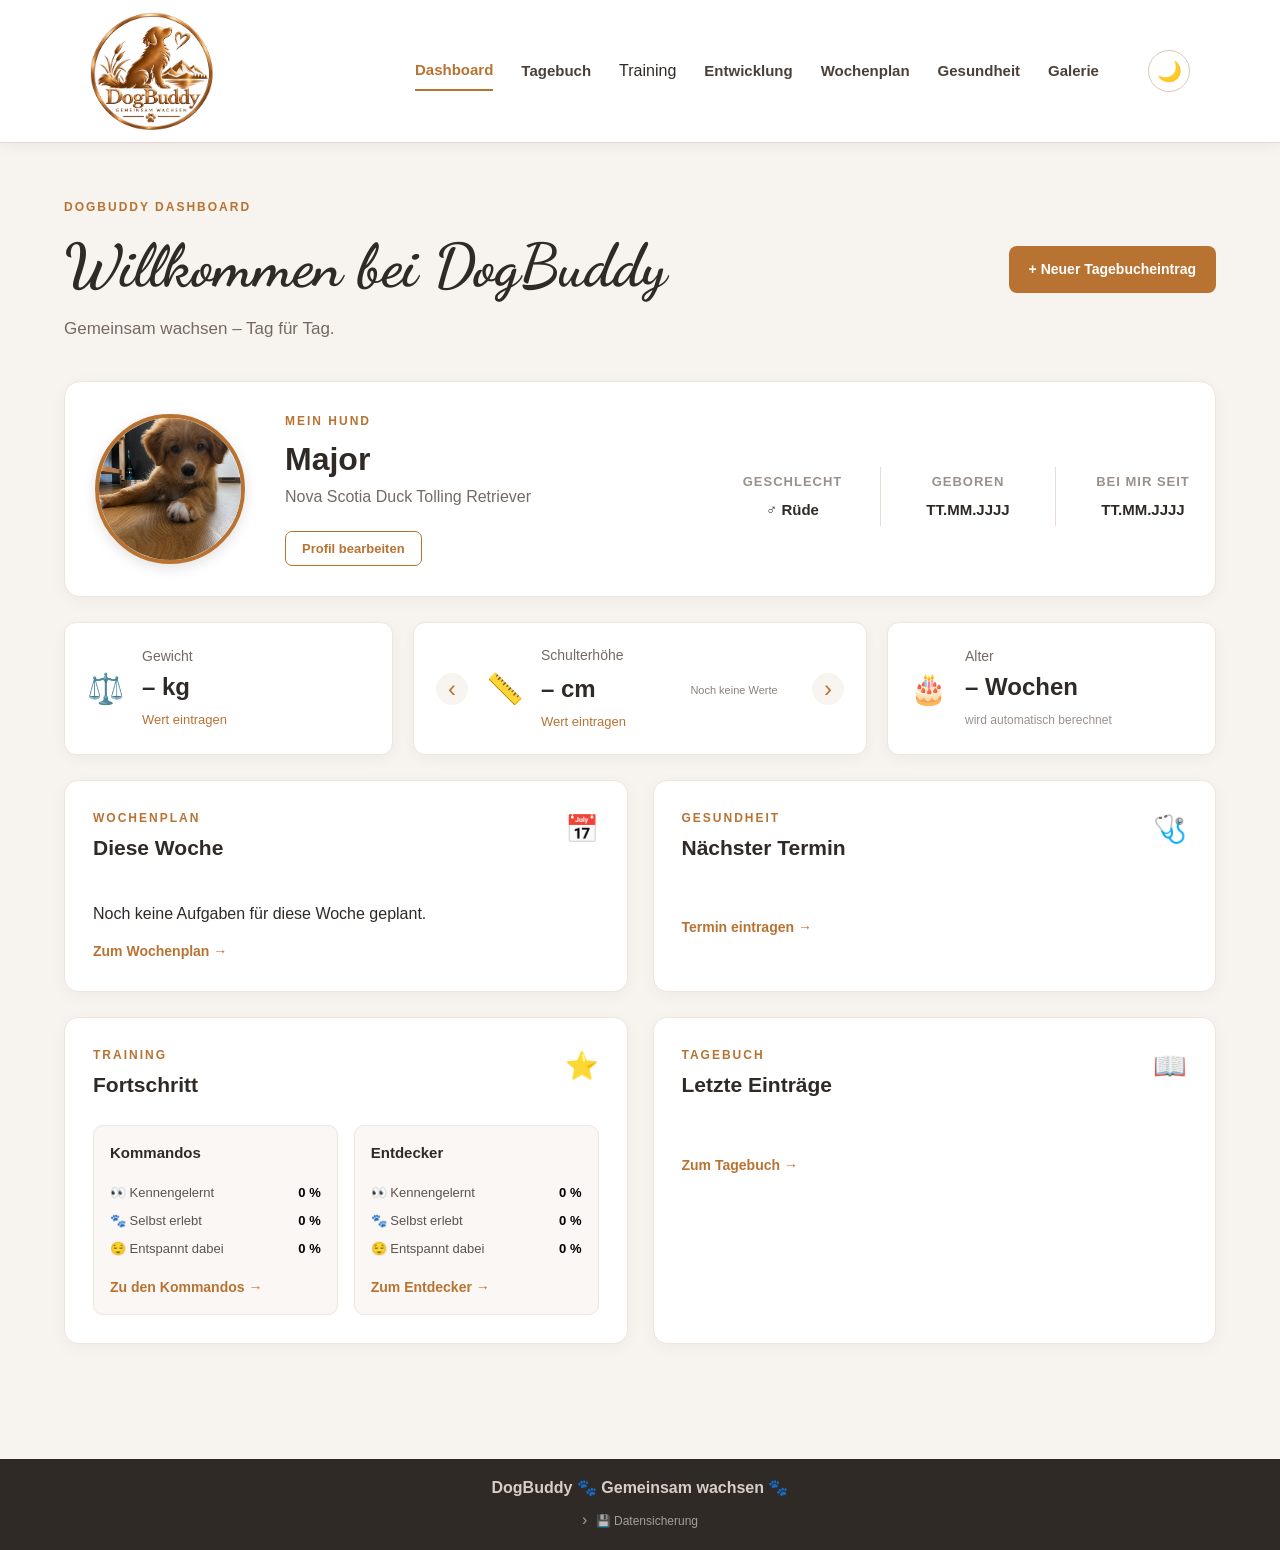
==== commit 50b65fe9: "Dark Mode, responsive Navigation und zentrale Komponenten ergänzt" ====
--- a/DogBuddy/index.html
+++ b/DogBuddy/index.html
@@ -741,68 +741,6 @@
                     </main>
 
 
-    <!-- ================================================== -->
-    <!-- DATENSICHERUNG - AUFKLAPPBAR                       -->
-    <!-- ================================================== -->
-
-
-    <div class="footer-area">
-
-            <!-- ====================================== -->
-            <!-- DOGBUDDY FOOTER-TEXT                   -->
-            <!-- ====================================== -->
-
-            <p class="footer-text">
-                DogBuddy 🐾 Gemeinsam wachsen 🐾
-            </p>
-
-        <details class="footer-backup">
-
-            <!-- Anklickbare Überschrift -->
-            <summary class="footer-backup-summary">
-
-                <span class="footer-backup-arrow">›</span>
-
-                💾 Datensicherung
-
-            </summary>
-
-
-            <!-- Wird erst nach einem Klick angezeigt -->
-            <div class="footer-backup-actions">
-
-                <button
-                    type="button"
-                    id="create-backup"
-                    class="footer-backup-button"
-                >
-                    💾 Backup erstellen
-                </button>
-
-                <button
-                    type="button"
-                    id="restore-backup"
-                    class="footer-backup-button"
-                >
-                    📂 Backup wiederherstellen
-                </button>
-
-            </div>
-
-
-            <!-- Unsichtbare Dateiauswahl -->
-            <input
-                type="file"
-                id="backup-file"
-                accept=".json"
-                hidden
-            >
-
-        </details>
-
-    </div>
-
-
     <!-- ========================================== -->
     <!-- JAVASCRIPT                                 -->
     <!-- ========================================== -->
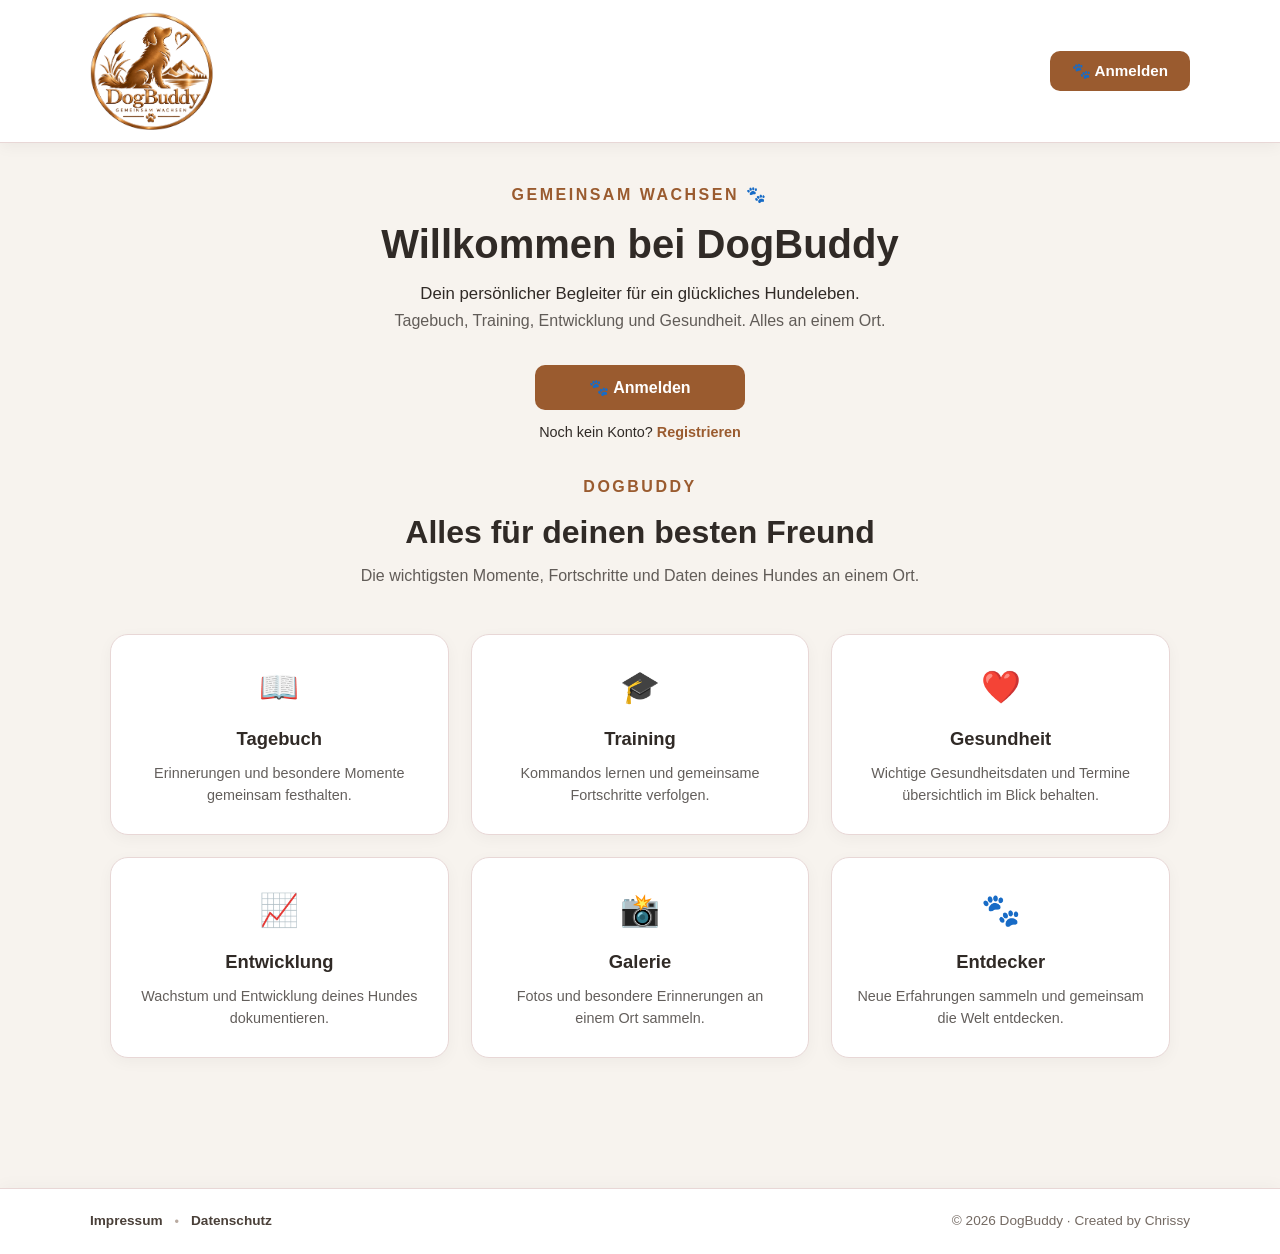
==== commit 3cb88579: "DogBuddy erweitern und Webversion vorbereiten" ====
--- a/DogBuddy/index.html
+++ b/DogBuddy/index.html
@@ -1,768 +1,763 @@
 <!DOCTYPE html>
-
-<!-- Sprache der Webseite -->
 <html lang="de">
 
 <head>
-
-    <!-- Umlaute und Sonderzeichen -->
     <meta charset="UTF-8">
 
-    <!-- Grundeinstellung für den Browser -->
-    <meta name="viewport" content="width=device-width, initial-scale=1.0">
-
-    <!-- Titel im Browser -->
-    <title>DogBuddy – Gemeinsam wachsen</title>
-
-    <!-- Verbindung zur CSS-Datei -->
-    <link rel="stylesheet" href="css/styles.css">
-
+    <meta
+        name="viewport"
+        content="width=device-width, initial-scale=1.0"
+    >
+
+    <title>DogBuddy - Login</title>
+
+    <link
+        rel="stylesheet"
+        href="css/styles.css"
+    >
 </head>
 
 
 <body>
 
 
-    <!-- ================================================== -->
-    <!-- HAUPTBEREICH                                       -->
-    <!-- ================================================== -->
-
-    <main class="dashboard">
-
-
-        <!-- ================================================== -->
-        <!-- BEGRÜSSUNG                                         -->
-        <!-- ================================================== -->
-
-        <section class="welcome">
-
-            <div>
-
-                <p class="small-heading">
-                    DOGBUDDY DASHBOARD
+    <!-- ========================================== -->
+    <!-- ÖFFENTLICHER HEADER -->
+    <!-- ========================================== -->
+
+    <header class="public-header">
+
+        <a
+            href="index.html"
+            class="public-header-logo-link"
+        >
+            <img
+                src="images/logo/dogbuddy-logo-full-blank.png"
+                alt="DogBuddy Logo"
+                class="public-header-logo"
+            >
+        </a>
+
+
+        <button
+            type="button"
+            class="public-login-button"
+        >
+            🐾 Anmelden
+        </button>
+
+    </header>
+    
+
+    <!-- ========================================== -->
+    <!-- LOGIN-SEITE -->
+    <!-- ========================================== -->
+
+    <main class="login-page">
+
+        <!-- ====================================== -->
+        <!-- LOGIN-BEREICH -->
+        <!-- ====================================== -->
+
+        <section class="login-container">
+
+            <!-- ====================================== -->
+            <!-- HERO-TEXT -->
+            <!-- ====================================== -->
+
+            <p class="login-eyebrow">
+                GEMEINSAM WACHSEN 🐾
+            </p>
+        
+            <h1>
+                Willkommen bei DogBuddy
+            </h1>
+        
+            <p class="login-subtitle">
+                Dein persönlicher Begleiter für ein glückliches Hundeleben.
+            </p>
+        
+            <p class="login-description">
+                Tagebuch, Training, Entwicklung und Gesundheit.
+                Alles an einem Ort.
+            </p>
+        
+        
+            <!-- ====================================== -->
+            <!-- HERO-AKTIONEN -->
+            <!-- ====================================== -->
+        
+            <div class="login-actions">
+            
+                <button
+                    type="button"
+                    class="login-main-button"
+                >
+                    🐾 Anmelden
+                </button>
+            
+                <p class="login-register-text">
+                    Noch kein Konto?
+                    <button
+                        type="button"
+                        class="login-register-button"
+                    >
+                        Registrieren
+                    </button>
                 </p>
-
-                <h1 class="welcome-title">
-                    Willkommen bei DogBuddy
-                </h1>
-
-                <p class="welcome-text">
-                    Gemeinsam wachsen – Tag für Tag.
+            
+            </div>
+        
+        </section>
+
+            <!-- ========================================== -->
+            <!-- DOGBUDDY FUNKTIONEN -->
+            <!-- ========================================== -->
+
+            <section class="public-features">
+            
+                <!-- ====================================== -->
+                <!-- FUNKTIONSÜBERSCHRIFT -->
+                <!-- ====================================== -->
+            
+                <div class="public-features-header">
+                
+                    <p class="login-eyebrow">
+                        DOGBUDDY
+                    </p>
+                
+                    <h2>
+                        Alles für deinen besten Freund
+                    </h2>
+                
+                    <p>
+                        Die wichtigsten Momente, Fortschritte und Daten
+                        deines Hundes an einem Ort.
+                    </p>
+                
+                </div>
+            
+            
+                <!-- ====================================== -->
+                <!-- FUNKTIONSKARTEN -->
+                <!-- ====================================== -->
+            
+                <div class="public-feature-grid">
+                
+                    <article class="public-feature-card">
+                        <span class="public-feature-icon">
+                            📖
+                        </span>
+                    
+                        <h3>
+                            Tagebuch
+                        </h3>
+                    
+                        <p>
+                            Erinnerungen und besondere Momente
+                            gemeinsam festhalten.
+                        </p>
+                    </article>
+                
+                
+                    <article class="public-feature-card">
+                        <span class="public-feature-icon">
+                            🎓
+                        </span>
+                    
+                        <h3>
+                            Training
+                        </h3>
+                    
+                        <p>
+                            Kommandos lernen und gemeinsame
+                            Fortschritte verfolgen.
+                        </p>
+                    </article>
+                
+                
+                    <article class="public-feature-card">
+                        <span class="public-feature-icon">
+                            ❤️
+                        </span>
+                    
+                        <h3>
+                            Gesundheit
+                        </h3>
+                    
+                        <p>
+                            Wichtige Gesundheitsdaten und Termine
+                            übersichtlich im Blick behalten.
+                        </p>
+                    </article>
+                
+                
+                    <article class="public-feature-card">
+                        <span class="public-feature-icon">
+                            📈
+                        </span>
+                    
+                        <h3>
+                            Entwicklung
+                        </h3>
+                    
+                        <p>
+                            Wachstum und Entwicklung deines Hundes
+                            dokumentieren.
+                        </p>
+                    </article>
+                
+                
+                    <article class="public-feature-card">
+                        <span class="public-feature-icon">
+                            📸
+                        </span>
+                    
+                        <h3>
+                            Galerie
+                        </h3>
+                    
+                        <p>
+                            Fotos und besondere Erinnerungen
+                            an einem Ort sammeln.
+                        </p>
+                    </article>
+                
+                
+                    <article class="public-feature-card">
+                        <span class="public-feature-icon">
+                            🐾
+                        </span>
+                    
+                        <h3>
+                            Entdecker
+                        </h3>
+                    
+                        <p>
+                            Neue Erfahrungen sammeln und gemeinsam
+                            die Welt entdecken.
+                        </p>
+                    </article>
+                
+                </div>
+            
+            </section>
+
+    </main>
+
+    <!-- ========================================== -->
+    <!-- FOOTER -->
+    <!-- ========================================== -->
+
+    <footer class="public-footer">
+
+        <div class="public-footer-content">
+
+            <!-- ====================================== -->
+            <!-- RECHTLICHE LINKS -->
+            <!-- ====================================== -->
+
+            <nav
+                class="public-footer-links"
+                aria-label="Rechtliche Informationen"
+            >
+                <a href="#">
+                    Impressum
+                </a>
+
+                <span>
+                    •
+                </span>
+
+                <a href="#">
+                    Datenschutz
+                </a>
+            </nav>
+
+
+            <!-- ====================================== -->
+            <!-- COPYRIGHT -->
+            <!-- ====================================== -->
+
+            <p class="public-footer-copyright">
+                © 2026 DogBuddy · Created by Chrissy
+            </p>
+
+        </div>
+
+    </footer>
+
+    <!-- ========================================== -->
+    <!-- LOGIN-POPUP -->
+    <!-- ========================================== -->
+
+    <div
+        class="app-modal"
+        id="login-modal"
+        aria-hidden="true"
+    >
+
+        <div
+            class="app-modal-content"
+            role="dialog"
+            aria-modal="true"
+            aria-labelledby="login-modal-title"
+        >
+
+            <!-- ====================================== -->
+            <!-- POPUP-KOPFBEREICH -->
+            <!-- ====================================== -->
+
+            <div class="app-modal-header">
+
+                <h2 id="login-modal-title">
+                    Willkommen zurück
+                </h2>
+
+                <button
+                    type="button"
+                    class="app-modal-close"
+                    id="close-login-modal"
+                    aria-label="Login schließen"
+                >
+                    ×
+                </button>
+
+            </div>
+
+
+            <!-- ====================================== -->
+            <!-- POPUP-INHALT -->
+            <!-- ====================================== -->
+
+            <div class="app-modal-body">
+
+                <p class="login-modal-intro">
+                    Melde dich an und mach dort weiter,
+                    wo du aufgehört hast.
                 </p>
 
-            </div>
-
-
-            <!-- Link zum Tagebuch -->
-            <a
-                href="html/tagebuch.html"
-                class="main-button"
-            >
-                + Neuer Tagebucheintrag
-            </a>
-
-        </section>
-
-
-
-        <!-- ================================================== -->
-        <!-- HUNDPROFIL                                         -->
-        <!-- ================================================== -->
-
-        <section class="dog-profile">
-
-
-            <!-- Profilbild -->
-            <div class="dog-image-area">
-
-                <img
-                    src="images/profile/major-profil.png"
-                    alt="Profilbild von Major"
-                    class="dog-profile-image"
-                >
-
-            </div>
-
-
-
-            <!-- Informationen über den Hund -->
-            <div class="dog-profile-info">
-
-
-                <p class="small-heading">
-                    MEIN HUND
+
+                <!-- ================================== -->
+                <!-- LOGIN-FORMULAR -->
+                <!-- ================================== -->
+
+                <form
+                    class="login-form"
+                    id="login-form"
+                >
+
+                    <!-- ============================== -->
+                    <!-- E-MAIL -->
+                    <!-- ============================== -->
+
+                    <div class="login-form-group">
+
+                        <label for="login-email">
+                            E-Mail-Adresse
+                        </label>
+
+                        <input
+                            type="email"
+                            id="login-email"
+                            name="email"
+                            autocomplete="email"
+                            required
+                        >
+
+                    </div>
+
+
+                    <!-- ============================== -->
+                    <!-- PASSWORT -->
+                    <!-- ============================== -->
+
+                    <div class="login-form-group">
+
+                        <label for="login-password">
+                            Passwort
+                        </label>
+
+                        <input
+                            type="password"
+                            id="login-password"
+                            name="password"
+                            autocomplete="current-password"
+                            required
+                        >
+
+                    </div>
+
+
+                    <!-- ============================== -->
+                    <!-- PASSWORT VERGESSEN -->
+                    <!-- ============================== -->
+
+                    <button
+                        type="button"
+                        class="login-forgot-password"
+                    >
+                        Passwort vergessen?
+                    </button>
+
+                </form>
+
+
+                <!-- ================================== -->
+                <!-- REGISTRIERUNG -->
+                <!-- ================================== -->
+
+                <p class="login-modal-register">
+                    Noch kein Konto?
+
+                    <button
+                        type="button"
+                        class="login-modal-register-button"
+                    >
+                        Jetzt registrieren
+                    </button>
                 </p>
 
-
-                <!-- Name -->
-                <h2 id="profile-name">
-                    Major
+            </div>
+
+
+            <!-- ====================================== -->
+            <!-- POPUP-BUTTONBEREICH -->
+            <!-- ====================================== -->
+
+            <div class="app-modal-buttons">
+
+                <button
+                    type="button"
+                    class="app-cancel-button"
+                    id="cancel-login-modal"
+                >
+                    Abbrechen
+                </button>
+
+                <button
+                    type="submit"
+                    form="login-form"
+                    class="gallery-add-button"
+                >
+                    🐾 Anmelden
+                </button>
+
+            </div>
+
+        </div>
+
+    </div>
+
+    <!-- ========================================== -->
+    <!-- REGISTRIERUNGS-POPUP -->
+    <!-- ========================================== -->
+
+    <div
+        class="app-modal"
+        id="register-modal"
+        aria-hidden="true"
+    >
+
+        <div
+            class="app-modal-content"
+            role="dialog"
+            aria-modal="true"
+            aria-labelledby="register-modal-title"
+        >
+
+            <!-- ====================================== -->
+            <!-- POPUP-KOPFBEREICH -->
+            <!-- ====================================== -->
+
+            <div class="app-modal-header">
+
+                <h2 id="register-modal-title">
+                    Konto erstellen
                 </h2>
 
-
-                <!-- Rasse -->
-                <p
-                    class="dog-breed"
-                    id="profile-breed"
-                >
-                    Nova Scotia Duck Tolling Retriever
+                <button
+                    type="button"
+                    class="app-modal-close"
+                    id="close-register-modal"
+                    aria-label="Registrierung schließen"
+                >
+                    ×
+                </button>
+
+            </div>
+
+
+            <!-- ====================================== -->
+            <!-- POPUP-INHALT -->
+            <!-- ====================================== -->
+
+            <div class="app-modal-body">
+
+                <p class="register-modal-intro">
+                    Erstelle dein DogBuddy-Konto und starte
+                    mit deinem persönlichen Hundebereich.
                 </p>
 
 
-
-                <!-- Weitere Hundedaten -->
-                <div class="dog-details">
-
-
-                    <!-- Geschlecht -->
-                    <div class="dog-detail">
-
-                        <span class="detail-label">
-                            Geschlecht
-                        </span>
-
-                        <span
-                            class="detail-value"
-                            id="profile-gender"
-                        >
-                            ♂ Rüde
-                        </span>
-
-                    </div>
-
-
-
-                    <!-- Geburtstag -->
-                    <div class="dog-detail">
-
-                        <span class="detail-label">
-                            Geboren
-                        </span>
-
-                        <span
-                            class="detail-value"
-                            id="profile-birthday"
-                        >
-                            TT.MM.JJJJ
-                        </span>
-
-                    </div>
-
-
-
-                    <!-- Einzugsdatum -->
-                    <div class="dog-detail">
-
-                        <span class="detail-label">
-                            Bei mir seit
-                        </span>
-
-                        <span
-                            class="detail-value"
-                            id="profile-move-in"
-                        >
-                            TT.MM.JJJJ
-                        </span>
-
-                    </div>
-
-                </div>
-
-
-
-                <!-- Button zum Öffnen des Formulars -->
-                <button
-                    class="edit-profile-button"
-                    id="edit-profile-button"
-                    type="button"
-                >
-                    Profil bearbeiten
-                </button>
-
-
-
-                <!-- ================================================== -->
-                <!-- PROFIL BEARBEITEN                                  -->
-                <!-- ================================================== -->
-
-                <div
-                    class="profile-form"
-                    id="profile-form"
-                >
-
-
-                    <!-- Name -->
-                    <div class="form-group">
-
-                        <label for="dog-name">
+                <!-- ================================== -->
+                <!-- REGISTRIERUNGSFORMULAR -->
+                <!-- ================================== -->
+
+                <form
+                    class="register-form"
+                    id="register-form"
+                >
+
+                    <!-- ============================== -->
+                    <!-- NAME -->
+                    <!-- ============================== -->
+
+                    <div class="login-form-group">
+
+                        <label for="register-name">
                             Name
                         </label>
 
                         <input
                             type="text"
-                            id="dog-name"
-                            value="Major"
+                            id="register-name"
+                            name="name"
+                            autocomplete="name"
+                            required
                         >
 
                     </div>
 
 
-
-                    <!-- Rasse -->
-                    <div class="form-group">
-
-                        <label for="dog-breed">
-                            Rasse
+                    <!-- ============================== -->
+                    <!-- E-MAIL -->
+                    <!-- ============================== -->
+
+                    <div class="login-form-group">
+
+                        <label for="register-email">
+                            E-Mail-Adresse
                         </label>
 
                         <input
-                            type="text"
-                            id="dog-breed"
-                            value="Nova Scotia Duck Tolling Retriever"
+                            type="email"
+                            id="register-email"
+                            name="email"
+                            autocomplete="email"
+                            required
                         >
 
                     </div>
 
 
-
-                    <!-- Geschlecht -->
-                    <div class="form-group">
-
-                        <label for="dog-gender">
-                            Geschlecht
+                    <!-- ============================== -->
+                    <!-- PASSWORT -->
+                    <!-- ============================== -->
+
+                    <div class="login-form-group">
+
+                        <label for="register-password">
+                            Passwort
                         </label>
 
-                        <select id="dog-gender">
-
-                            <option value="Rüde">
-                                Rüde
-                            </option>
-
-                            <option value="Hündin">
-                                Hündin
-                            </option>
-
-                        </select>
+                        <input
+                            type="password"
+                            id="register-password"
+                            name="password"
+                            autocomplete="new-password"
+                            required
+                        >
 
                     </div>
 
 
-
-                    <!-- Geburtstag -->
-                    <div class="form-group">
-
-                        <label for="dog-birthday">
-                            Geburtsdatum
+                    <!-- ============================== -->
+                    <!-- PASSWORT WIEDERHOLEN -->
+                    <!-- ============================== -->
+
+                    <div class="login-form-group">
+
+                        <label for="register-password-confirm">
+                            Passwort wiederholen
                         </label>
 
                         <input
-                            type="date"
-                            id="dog-birthday"
+                            type="password"
+                            id="register-password-confirm"
+                            name="password-confirm"
+                            autocomplete="new-password"
+                            required
                         >
 
                     </div>
 
-
-
-                    <!-- Einzugsdatum -->
-                    <div class="form-group">
-
-                        <label for="dog-move-in">
-                            Bei mir seit
+                </form>
+
+
+                <!-- ================================== -->
+                <!-- BEREITS REGISTRIERT -->
+                <!-- ================================== -->
+
+                <p class="register-modal-login">
+                    Bereits registriert?
+
+                    <button
+                        type="button"
+                        class="register-login-button"
+                    >
+                        Jetzt anmelden
+                    </button>
+                </p>
+
+            </div>
+
+
+            <!-- ====================================== -->
+            <!-- POPUP-BUTTONBEREICH -->
+            <!-- ====================================== -->
+
+            <div class="app-modal-buttons">
+
+                <button
+                    type="button"
+                    class="app-cancel-button"
+                    id="cancel-register-modal"
+                >
+                    Abbrechen
+                </button>
+
+                <button
+                    type="submit"
+                    form="register-form"
+                    class="gallery-add-button"
+                >
+                    Registrieren
+                </button>
+
+            </div>
+
+        </div>
+
+    </div>
+
+
+    <!-- ========================================== -->
+    <!-- PASSWORT-VERGESSEN-POPUP -->
+    <!-- ========================================== -->
+    
+    <div
+        class="app-modal"
+        id="forgot-password-modal"
+        aria-hidden="true"
+    >
+    
+        <div
+            class="app-modal-content"
+            role="dialog"
+            aria-modal="true"
+            aria-labelledby="forgot-password-modal-title"
+        >
+    
+            <!-- ====================================== -->
+            <!-- POPUP-KOPFBEREICH -->
+            <!-- ====================================== -->
+    
+            <div class="app-modal-header">
+            
+                <h2 id="forgot-password-modal-title">
+                    Passwort vergessen?
+                </h2>
+            
+                <button
+                    type="button"
+                    class="app-modal-close"
+                    id="close-forgot-password-modal"
+                    aria-label="Passwort-Dialog schließen"
+                >
+                    ×
+                </button>
+            
+            </div>
+        
+        
+            <!-- ====================================== -->
+            <!-- POPUP-INHALT -->
+            <!-- ====================================== -->
+        
+            <div class="app-modal-body">
+            
+                <p class="forgot-password-intro">
+                    Gib deine E-Mail-Adresse ein.
+                    Wir senden dir einen Link, mit dem du
+                    ein neues Passwort festlegen kannst.
+                </p>
+            
+            
+                <!-- ================================== -->
+                <!-- PASSWORT-FORMULAR -->
+                <!-- ================================== -->
+            
+                <form
+                    class="forgot-password-form"
+                    id="forgot-password-form"
+                >
+            
+                    <div class="login-form-group">
+                    
+                        <label for="forgot-password-email">
+                            E-Mail-Adresse
                         </label>
-
+                    
                         <input
-                            type="date"
-                            id="dog-move-in"
+                            type="email"
+                            id="forgot-password-email"
+                            name="email"
+                            autocomplete="email"
+                            required
                         >
-
+                    
                     </div>
-
-
-
-                    <!-- Buttons -->
-                    <div class="form-buttons">
-
-                        <button
-                            type="button"
-                            class="save-button"
-                            id="save-profile"
-                        >
-                            Speichern
-                        </button>
-
-
-                        <button
-                            type="button"
-                            class="cancel-button"
-                            id="cancel-profile"
-                        >
-                            Abbrechen
-                        </button>
-
-                    </div>
-
-                </div>
-
-            </div>
-
-        </section>
-
-
-
-        <!-- ================================================== -->
-        <!-- SCHNELLÜBERSICHT                                    -->
-        <!-- ================================================== -->
-
-        <section class="overview">
-
-
-            <!-- ================================================== -->
-            <!-- GEWICHT                                            -->
-            <!-- ================================================== -->
-
-            <article class="info-card">
-
-                <span class="card-icon">
-                    ⚖️
-                </span>
-
-                <div>
-
-                    <p class="card-title">
-                        Gewicht
-                    </p>
-
-                    <p
-                        class="card-value"
-                        id="dashboard-weight"
-                    >
-                        – kg
-                    </p>
-
-                    <a href="html/entwicklung.html">
-                        Wert eintragen
-                    </a>
-
-                </div>
-
-                <!-- Kleine grafische Gewichtsentwicklung -->
-                <div
-                    id="dashboard-weight-chart"
-                    class="mini-chart">
-                </div>
-
-            </article>
-
-
-
-            <!-- ================================================== -->
-            <!-- GRÖSSE                                              -->
-            <!-- ================================================== -->
-
-            <!-- ========================================== -->
-            <!-- KÖRPERMASSE - WECHSELANZEIGE -->
-            <!-- ========================================== -->
-                    
-            <article class="info-card body-measurement-card">
-            
-                <!-- Pfeil nach links -->
+                
+                </form>
+            
+            </div>
+        
+        
+            <!-- ====================================== -->
+            <!-- POPUP-BUTTONBEREICH -->
+            <!-- ====================================== -->
+        
+            <div class="app-modal-buttons">
+            
                 <button
                     type="button"
-                    id="body-measurement-prev"
-                    class="body-measurement-arrow"
-                    aria-label="Vorheriges Körpermaß"
-                >
-                    ‹
-                </button>
-            
-            
-                <!-- Icon -->
-                <span
-                    class="card-icon"
-                    id="body-measurement-icon"
-                >
-                    📏
-                </span>
-            
-            
-                <!-- ================================================== -->
-                <!-- KÖRPERMASSE - TEXTBEREICH                          -->
-                <!-- ================================================== -->
-
-                <div class="body-measurement-content">
-                
-                    <!-- Name des aktuell angezeigten Körpermaßes -->
-                    <p
-                        class="card-title"
-                        id="body-measurement-title"
-                    >
-                        Schulterhöhe
-                    </p>
-                
-                    <!-- Aktueller Messwert -->
-                    <p
-                        class="card-value"
-                        id="body-measurement-value"
-                    >
-                        – cm
-                    </p>
-                
-                    <!-- Link zur Entwicklungsseite -->
-                    <a
-                        href="html/entwicklung.html"
-                        class="body-measurement-link"
-                    >
-                        Wert eintragen
-                    </a>
-                
-                </div>
-            
-            
-                <!-- Kleine grafische Entwicklung -->
-                <div
-                    id="dashboard-height-chart"
-                    class="mini-chart"
-                ></div>
-            
-            
-                <!-- Pfeil nach rechts -->
-                <button
-                    type="button"
-                    id="body-measurement-next"
-                    class="body-measurement-arrow"
-                    aria-label="Nächstes Körpermaß"
-                >
-                    ›
-                </button>
-            
-            </article>
-
-
-
-            <!-- ================================================== -->
-            <!-- ALTER                                               -->
-            <!-- ================================================== -->
-
-            <article class="info-card">
-
-                <span class="card-icon">
-                    🎂
-                </span>
-
-                <div>
-
-                    <p class="card-title">
-                        Alter
-                    </p>
-
-                    <p
-                        class="card-value"
-                        id="dog-age"
-                    >
-                        – Wochen
-                    </p>
-
-                    <span class="card-info">
-                        wird automatisch berechnet
-                    </span>
-
-                </div>
-
-            </article>
-
-
-        </section>
-
-
-
-        <!-- ================================================== -->
-        <!-- DASHBOARD KARTEN                                   -->
-        <!-- ================================================== -->
-
-        <section class="dashboard-grid">
-
-
-            <!-- ================================================== -->
-            <!-- WOCHENPLAN                                         -->
-            <!-- ================================================== -->
-
-            <article class="dashboard-card">
-            
-                <div class="card-header">
-                
-                    <div>
-                    
-                        <p class="small-heading">
-                            WOCHENPLAN
-                        </p>
-                    
-                        <h2>
-                            Diese Woche
-                        </h2>
-                    
-                    </div>
-                
-                    <span class="big-icon">
-                        📅
-                    </span>
-                
-                </div>
-            
-            
-                <!--
-                    Hier fügt app.js automatisch
-                    die offenen Aufgaben aus dem Wochenplan ein.
-                -->
-            
-                <div id="dashboard-weekly-list">
-                
-                    <p class="empty-info">
-                        Noch keine Aufgaben für diese Woche geplant.
-                    </p>
-                
-                </div>
-            
-            
-                <a
-                    href="html/wochenplan.html"
-                    class="card-link"
-                >
-                    Zum Wochenplan →
-                </a>
-            
-            </article>
-
-
-
-            <!-- ================================================== -->
-            <!-- GESUNDHEIT                                         -->
-            <!-- ================================================== -->
-
-            <article class="dashboard-card">
-            
-                <div class="card-header">
-                
-                    <div>
-                    
-                        <p class="small-heading">
-                            GESUNDHEIT
-                        </p>
-                    
-                        <h2>
-                            Nächster Termin
-                        </h2>
-                    
-                    </div>
-                
-                    <span class="big-icon">
-                        🩺
-                    </span>
-                
-                </div>
-            
-            
-                <!-- ================================================== -->
-                <!-- NÄCHSTE TERMINE                                    -->
-                <!-- ================================================== -->
-
-                <div
-                    class="dashboard-appointment-list"
-                    id="dashboard-appointment-list"
-                >
-                </div>
-
-
-                                <!-- Link zur Gesundheitsseite -->
-                                <a
-                                    href="html/gesundheit.html"
-                                    class="card-link"
-                                >
-                                    Termin eintragen →
-                                </a>
-                            
-                            </article>
-
-
-
-            <!-- ================================================== -->
-            <!-- TRAINING - FORTSCHRITT                             -->
-            <!-- ================================================== -->
-        
-            <article class="dashboard-card training-progress-card">
-            
-                <div class="card-header">
-                
-                    <div>
-                    
-                        <p class="small-heading">
-                            TRAINING
-                        </p>
-                    
-                        <h2>
-                            Fortschritt
-                        </h2>
-                    
-                    </div>
-                
-                    <span class="big-icon">
-                        ⭐
-                    </span>
-                
-                </div>
-            
-            
-                <!-- ================================================== -->
-                <!-- ÜBERSCHRIFTEN                                      -->
-                <!-- ================================================== -->
-            
-                <!-- ================================================== -->
-                <!-- TRAINING - KOMMANDOS UND ENTDECKER                 -->
-                <!-- ================================================== -->
-
-                <div class="dashboard-training-boxes">
-                
-                    <!-- KOMMANDOS -->
-                
-                    <div class="dashboard-training-box">
-                    
-                        <h3>Kommandos</h3>
-                    
-                        <div class="dashboard-training-box-row">
-                            <span>👀 Kennengelernt</span>
-                            <strong id="dashboard-command-seen">0 %</strong>
-                        </div>
-                    
-                        <div class="dashboard-training-box-row">
-                            <span>🐾 Selbst erlebt</span>
-                            <strong id="dashboard-command-experienced">0 %</strong>
-                        </div>
-                    
-                        <div class="dashboard-training-box-row">
-                            <span>😌 Entspannt dabei</span>
-                            <strong id="dashboard-command-relaxed">0 %</strong>
-                        </div>
-                    
-                        <a
-                            href="html/kommandos.html"
-                            class="card-link dashboard-training-box-link"
-                        >
-                            Zu den Kommandos →
-                        </a>
-                    
-                    </div>
-                
-                
-                    <!-- ENTDECKER -->
-                
-                    <div class="dashboard-training-box">
-                    
-                        <h3>Entdecker</h3>
-                    
-                        <div class="dashboard-training-box-row">
-                            <span>👀 Kennengelernt</span>
-                            <strong id="dashboard-discovery-seen">0 %</strong>
-                        </div>
-                    
-                        <div class="dashboard-training-box-row">
-                            <span>🐾 Selbst erlebt</span>
-                            <strong id="dashboard-discovery-experienced">0 %</strong>
-                        </div>
-                    
-                        <div class="dashboard-training-box-row">
-                            <span>😌 Entspannt dabei</span>
-                            <strong id="dashboard-discovery-relaxed">0 %</strong>
-                        </div>
-                    
-                        <a
-                            href="html/entdecker.html"
-                            class="card-link dashboard-training-box-link"
-                        >
-                            Zum Entdecker →
-                        </a>
-                    
-                    </div>
-                
-                </div>
-
-            </article>
-
-
-
-            <!-- ================================================== -->
-            <!-- TAGEBUCH                                           -->
-            <!-- ================================================== -->
-
-            <article class="dashboard-card">
-            
-                <div class="card-header">
-                
-                    <div>
-                    
-                        <p class="small-heading">
-                            TAGEBUCH
-                        </p>
-                    
-                        <h2>
-                            Letzte Einträge
-                        </h2>
-                    
-                    </div>
-                
-                    <span class="big-icon">
-                        📖
-                    </span>
-                
-                </div>
-            
-            
-                <!-- ================================================== -->
-                <!-- LETZTE TAGEBUCHEINTRÄGE                            -->
-                <!-- ================================================== -->
-
-                <div
-                    class="dashboard-diary-list"
-                    id="dashboard-diary-list"
-                >
-                </div>
-
-
-                                <!-- Link zum Tagebuch -->
-                                <a
-                                    href="html/tagebuch.html"
-                                    class="card-link"
-                                >
-                                    Zum Tagebuch →
-                                </a>
-                            
-                            </article>
-                        </section>
-                    
-                    </main>
-
-
-    <!-- ========================================== -->
-    <!-- JAVASCRIPT                                 -->
-    <!-- ========================================== -->
-
-    <!-- Dashboard -->
-    <script src="js/app.js"></script>
-
-    <!-- Gemeinsamer Header -->
-    <script src="js/header.js"></script>
-
-    <!-- Gemeinsamer Footer -->
-    <script src="js/footer.js"></script>
-
-    <!-- Backup-Funktionen -->
-    <script src="js/backup.js"></script>
-
-    <!-- Scroll-to-Top -->
-    <script src="js/scroll-top.js"></script>
-
-    <!-- Dark Mode -->
-    <script src="js/dark-mode.js"></script>
-
-    </body>
+                    class="app-cancel-button"
+                    id="cancel-forgot-password-modal"
+                >
+                    Abbrechen
+                </button>
+            
+                <button
+                    type="submit"
+                    form="forgot-password-form"
+                    class="gallery-add-button"
+                >
+                    Link anfordern
+                </button>
+            
+            </div>
+        
+        </div>
+    
+    </div>
+
+    <!-- ========================================== -->
+    <!-- LOGIN JAVASCRIPT -->
+    <!-- ========================================== -->
+
+    <script src="js/login.js"></script>
+
+</body>
 
 </html>
--- a/DogBuddy/css/styles.css
+++ b/DogBuddy/css/styles.css
@@ -363,6 +363,72 @@
 
 
 /* ================================================== */
+/* GEMEINSAMER SEITENHEADER                           */
+/* ================================================== */
+
+.page-header {
+    display: flex;
+    justify-content: space-between;
+    align-items: center;
+
+    gap: 40px;
+
+    margin-bottom: 40px;
+}
+
+
+.page-header-text {
+    flex: 1;
+
+    min-width: 0;
+}
+
+
+.page-header .gallery-add-button,
+.page-header .main-button {
+    flex-shrink: 0;
+}
+
+
+.page-eyebrow {
+    margin-bottom: 5px;
+
+    color: #b87333;
+
+    font-size: 12px;
+    font-weight: bold;
+    letter-spacing: 2px;
+
+    text-transform: uppercase;
+}
+
+
+.page-main-title {
+    margin-bottom: 5px;
+
+    font-family: "Dancing Script", cursive;
+    font-size: 60px;
+    font-weight: 700;
+
+    line-height: 1.1;
+}
+
+/* Entdecker - langer Seitentitel */
+.discovery-page .page-main-title {
+    font-size: clamp(28px, 4vw, 60px);
+    white-space: nowrap;
+}
+
+
+.page-subtitle {
+    color: #756a62;
+
+    font-size: clamp(13px, 1.4vw, 17px);
+    line-height: 1.5;
+}
+
+
+/* ================================================== */
 /* DASHBOARD                                          */
 /* ================================================== */
 
@@ -376,42 +442,6 @@
     padding: 55px 0 80px;
 }
 
-
-/* ================================================== */
-/* BEGRÜSSUNG                                         */
-/* ================================================== */
-
-/* Hauptüberschriften */
-h1 {
-    font-family: "Dancing Script", cursive;
-    font-weight: 700;
-    font-size: 60px;
-    margin-bottom: 5px;
-}
-
-/* Einheitliche Größe für alle Seiten-Hauptüberschriften */
-main h1 {
-    font-size: 60px !important;
-}
-
-/* Begrüßungsbereich auf dem Dashboard */
-.welcome {
-    display: flex;
-    justify-content: space-between;
-    align-items: center;
-    gap: 40px;
-    margin-bottom: 40px;
-}
-
-/* Linker Bereich mit Überschrift und Text */
-.welcome > div {
-    flex: 1;
-}
-
-/* Button bleibt rechts */
-.welcome .main-button {
-    flex-shrink: 0;
-}
 
 /* Kleine Überschriften */
 .small-heading {
@@ -423,14 +453,6 @@
 }
 
 
-/* Text unter der Überschrift */
-.welcome-text {
-    color: #756a62;
-
-    font-size: 17px;
-}
-
-
 /* ================================================== */
 /* HAUPTBUTTON                                        */
 /* ================================================== */
@@ -453,6 +475,8 @@
     font-size: 14px;
 
     font-weight: bold;
+
+    margin-top: 12px;
 
     cursor: pointer;
 
@@ -492,6 +516,8 @@
 /* Profilbild-Bereich */
 
 .dog-image-area {
+    position: relative;
+
     display: flex;
 
     justify-content: center;
@@ -500,6 +526,34 @@
     flex-shrink: 0;
 }
 
+
+/* Bearbeitungssymbol auf dem Profilbild */
+
+.profile-image-edit-icon {
+    display: none;
+
+    position: absolute;
+    top: 50%;
+    left: 50%;
+
+    transform: translate(-50%, -50%);
+
+    width: 46px;
+    height: 46px;
+
+    align-items: center;
+    justify-content: center;
+
+    background-color: rgba(255, 255, 255, 0.65);
+
+    border-radius: 50%;
+
+    font-size: 22px;
+    line-height: 1;
+
+    cursor: pointer;
+    z-index: 5;
+}
 
 /* Profilbild */
 
@@ -549,6 +603,120 @@
 
 
 /* ================================================== */
+/* PROFILBILD ZUSCHNEIDEN                              */
+/* ================================================== */
+
+.profile-crop-content {
+    position: relative;
+
+    width: min(480px, calc(100vw - 40px));
+
+    padding: 30px;
+
+    text-align: center;
+}
+
+.profile-crop-close {
+    position: absolute;
+
+    top: 22px;
+    right: 22px;
+}
+
+.profile-crop-content .eyebrow {
+    margin-bottom: 6px;
+}
+
+.profile-crop-content h2 {
+    margin: 0 0 8px;
+}
+
+.profile-crop-content .profile-crop-info {
+    margin: 0 0 20px;
+
+    text-align: center;
+}
+
+.profile-crop-content .form-buttons {
+    display: flex;
+    justify-content: center;
+    gap: 10px;
+
+    margin-top: 20px;
+}
+
+.profile-crop-info {
+    margin-bottom: 20px;
+}
+
+
+/* Vorschau */
+
+.profile-crop-area {
+    position: relative;
+
+    width: 320px;
+    height: 320px;
+
+    margin: 20px auto;
+
+    overflow: hidden;
+
+    border-radius: 50%;
+
+    background-color: #1f1c19;
+
+    border: 4px solid #b87333;
+
+    box-shadow:
+        0 4px 18px rgba(0, 0, 0, 0.25);
+
+    cursor: grab;
+}
+
+.profile-crop-area:active {
+    cursor: grabbing;
+}
+
+
+/* Bild innerhalb der Vorschau */
+
+.profile-crop-image {
+    position: absolute;
+
+    top: 50%;
+    left: 50%;
+
+    width: auto;
+    height: 100%;
+
+    max-width: none;
+
+    transform: translate(-50%, -50%);
+
+    user-select: none;
+    pointer-events: none;
+}
+
+
+/* Zoom */
+
+.profile-crop-zoom {
+    display: flex;
+    align-items: center;
+    gap: 12px;
+
+    width: 320px;
+
+    margin: 0 auto 20px;
+}
+
+.profile-crop-zoom input {
+    width: 100%;
+}
+
+
+/* ================================================== */
 /* HUNDPROFIL - PROFILDATEN                           */
 /* ================================================== */
 
@@ -662,9 +830,6 @@
     align-items: center;
 }
 
-.body-measurement-content {
-    flex: 1;
-}
 
 /* Pfeile links und rechts */
 .body-measurement-arrow {
@@ -812,20 +977,6 @@
 }
 
 
-/* Einzelne Karte */
-.dashboard-card {
-    background-color: #ffffff;
-
-    border: 1px solid #eee5dd;
-
-    border-radius: 14px;
-
-    padding: 24px;
-
-    box-shadow: 0 3px 14px rgba(0, 0, 0, 0.04);
-}
-
-
 /* Kartenüberschrift */
 .dashboard-card h2 {
     font-size: 19px;
@@ -845,7 +996,7 @@
 
 
 /* ================================================== */
-/* TRAINING - ZWEI BEREICHE                           */
+/* DASHBOARD - TRAININGSBEREICHE                      */
 /* ================================================== */
 
 .dashboard-training-boxes {
@@ -859,7 +1010,7 @@
 
 
 /* ================================================== */
-/* TRAINING - EINZELNER KASTEN                        */
+/* DASHBOARD - TRAININGSKASTEN                        */
 /* ================================================== */
 
 .dashboard-training-box {
@@ -885,7 +1036,7 @@
 
 
 /* ================================================== */
-/* TRAINING - FORTSCHRITTSZEILEN                      */
+/* DASHBOARD - TRAININGSFORTSCHRITTSZEILEN            */
 /* ================================================== */
 
 .dashboard-training-box-row {
@@ -914,7 +1065,7 @@
 
 
 /* ================================================== */
-/* TRAINING - LINK                                    */
+/* DASHBOARD - TRAININGSLINK                          */
 /* ================================================== */
 
 .dashboard-training-box-link {
@@ -965,30 +1116,6 @@
     font-weight: 600;
 
     text-align: right;
-}
-
-
-/* ================================================== */
-/* KARTEN-LINK                                        */
-/* ================================================== */
-
-.card-link {
-    display: inline-block;
-
-    margin-top: 16px;
-
-    color: #b87333;
-
-    text-decoration: none;
-
-    font-size: 13px;
-
-    font-weight: bold;
-}
-
-
-.card-link:hover {
-    text-decoration: underline;
 }
 
 
@@ -1057,7 +1184,7 @@
 
     text-align: center;
 
-    padding: 18px 25px;
+    padding: 35px 25px;
 }
 
 
@@ -1280,15 +1407,6 @@
 /* GROSSE DASHBOARD-KARTEN                            */
 /* ================================================== */
 
-.dashboard-grid {
-    display: grid;
-
-    grid-template-columns: repeat(2, 1fr);
-
-    gap: 25px;
-}
-
-
 /* Einzelne Dashboard-Karte */
 .dashboard-card {
     background-color: #ffffff;
@@ -1942,19 +2060,6 @@
 
 
 /* ================================================== */
-/* DASHBOARD - WEITERE AUFGABEN                       */
-/* ================================================== */
-
-.dashboard-more-tasks {
-    margin: 4px 0 0;
-
-    color: #302a26;
-
-    font-size: 14px;
-    line-height: 1.3;
-}
-
-/* ================================================== */
 /* TRAINING                                           */
 /* ================================================== */
 
@@ -2191,54 +2296,6 @@
 
 
 /* ================================================== */
-/* ENTWICKLUNG - ÜBERSCHRIFT                          */
-/* ================================================== */
-
-.development-header {
-    display: flex;
-    justify-content: space-between;
-    align-items: center;
-
-    gap: 40px;
-
-    margin-bottom: 35px;
-}
-
-
-/* ================================================== */
-/* ENTWICKLUNG - ÜBERSCHRIFT TEXT                     */
-/* ================================================== */
-
-.development-header > div {
-    flex: 1;
-}
-
-
-/* ================================================== */
-/* ENTWICKLUNG - HINZUFÜGEN BUTTON                    */
-/* ================================================== */
-
-.development-header .gallery-add-button {
-    flex-shrink: 0;
-
-    background-color: #c9782c;
-    color: #ffffff;
-
-    border: 1px solid #c9782c;
-}
-
-
-/* ================================================== */
-/* ENTWICKLUNG - HINZUFÜGEN BUTTON HOVER              */
-/* ================================================== */
-
-.development-header .gallery-add-button:hover {
-    background-color: #b86b26;
-    border-color: #b86b26;
-}
-
-
-/* ================================================== */
 /* KARTE - NEUE MESSUNG                               */
 /* ================================================== */
 
@@ -2668,15 +2725,6 @@
 
 }
 
-/* ================================================== */
-/* TRAINING                                           */
-/* ================================================== */
-
-.training-page {
-    max-width: 1200px;
-    margin: 0 auto;
-    padding: 50px 40px 80px;
-}
 
 /* ================================================== */
 /* WACHSTUMSKURVE ANKLICKBAR */
@@ -2700,8 +2748,8 @@
 /* ================================================== */
 
 .growth-chart-modal-content.app-modal-content {
-    width: 90vw;
-    max-width: 1500px;
+    width: 80vw;
+    max-width: 1200px;
     height: auto;
 }
 
@@ -2721,354 +2769,6 @@
     border-radius: 10px;
 }
 
-/* ================================================== */
-/* TRAINING - ÜBERSCHRIFT                             */
-/* ================================================== */
-
-.training-header {
-    margin-bottom: 35px;
-}
-
-
-.training-header .eyebrow {
-    color: #b87333;
-    font-size: 14px;
-    font-weight: bold;
-    letter-spacing: 2px;
-    margin-bottom: 8px;
-}
-
-
-.training-header h1 {
-    font-size: 36px;
-    margin: 0 0 10px;
-    color: #302a26;
-}
-
-
-.training-header > p:last-child {
-    color: #6f665f;
-    margin: 0;
-}
-
-
-/* ================================================== */
-/* TRAINING - FORMULAR KARTE                          */
-/* ================================================== */
-
-.training-form-card {
-    background-color: #ffffff;
-
-    padding: 30px;
-
-    border-radius: 16px;
-
-    margin-bottom: 30px;
-
-    box-shadow: 0 4px 18px rgba(0, 0, 0, 0.06);
-}
-
-
-.training-form-card h2 {
-    margin-top: 0;
-
-    margin-bottom: 25px;
-
-    color: #302a26;
-}
-
-
-/* ================================================== */
-/* TRAINING - FORMULARFELDER                          */
-/* ================================================== */
-
-.training-form-group {
-    display: flex;
-
-    flex-direction: column;
-
-    margin-bottom: 22px;
-}
-
-
-.training-form-group label {
-    font-size: 14px;
-
-    font-weight: 600;
-
-    color: #514941;
-
-    margin-bottom: 8px;
-}
-
-
-.training-form-group input,
-.training-form-group textarea {
-    width: 100%;
-
-    box-sizing: border-box;
-
-    padding: 12px 14px;
-
-    border: 1px solid #ddd3ca;
-
-    border-radius: 8px;
-
-    font-size: 15px;
-
-    font-family: inherit;
-
-    color: #302a26;
-
-    background-color: #ffffff;
-}
-
-
-.training-form-group textarea {
-    resize: vertical;
-
-    min-height: 100px;
-}
-
-
-.training-form-group input:focus,
-.training-form-group textarea:focus {
-    outline: none;
-
-    border-color: #b87333;
-}
-
-
-/* ================================================== */
-/* TRAINING - STERNE                                  */
-/* ================================================== */
-
-.star-rating {
-    display: flex;
-
-    gap: 5px;
-
-    margin-top: 3px;
-}
-
-
-.star {
-    background: none;
-
-    border: none;
-
-    padding: 0;
-
-    font-size: 32px;
-
-    line-height: 1;
-
-    color: #b87333;
-
-    cursor: pointer;
-}
-
-
-.star:hover {
-    transform: scale(1.12);
-}
-
-
-.rating-text {
-    margin-top: 10px;
-
-    font-size: 14px;
-
-    color: #8a7d73;
-}
-
-
-/* ================================================== */
-/* TRAINING - SPEICHERN BUTTON                        */
-/* ================================================== */
-
-.training-form-card .primary-button {
-    background-color: #b87333;
-
-    color: #ffffff;
-
-    border: none;
-
-    border-radius: 8px;
-
-    padding: 12px 20px;
-
-    font-size: 15px;
-
-    font-weight: 600;
-
-    cursor: pointer;
-}
-
-
-.training-form-card .primary-button:hover {
-    opacity: 0.85;
-}
-
-
-/* ================================================== */
-/* TRAINING - ÜBERSICHT                               */
-/* ================================================== */
-
-.training-overview {
-    background-color: #ffffff;
-
-    padding: 30px;
-
-    border-radius: 16px;
-
-    box-shadow: 0 4px 18px rgba(0, 0, 0, 0.06);
-}
-
-
-.training-overview h2 {
-    margin-top: 0;
-
-    margin-bottom: 25px;
-
-    color: #302a26;
-}
-
-
-/* ================================================== */
-/* TRAINING - GESPEICHERTE ÜBUNG                      */
-/* ================================================== */
-
-.training-item {
-    padding: 20px;
-
-    border: 1px solid #eee6df;
-
-    border-radius: 10px;
-
-    margin-bottom: 15px;
-
-    background-color: #faf7f4;
-}
-
-
-.training-item:last-child {
-    margin-bottom: 0;
-}
-
-
-.training-item-header {
-    display: flex;
-
-    justify-content: space-between;
-
-    align-items: center;
-
-    gap: 20px;
-}
-
-
-.training-item h3 {
-    margin: 0;
-
-    font-size: 18px;
-
-    color: #302a26;
-}
-
-
-.training-item-stars {
-    color: #b87333;
-
-    font-size: 21px;
-
-    letter-spacing: 2px;
-}
-
-
-.training-item-note {
-    margin: 12px 0 0;
-
-    color: #6f665f;
-
-    line-height: 1.5;
-}
-
-
-/* ================================================== */
-/* TRAINING - DATUM                                   */
-/* ================================================== */
-
-.training-item-date {
-    margin: 8px 0 0;
-
-    font-size: 13px;
-
-    font-weight: 600;
-
-    color: #b87333;
-}
-
-
-/* ================================================== */
-/* TRAINING - LÖSCHEN BUTTON                          */
-/* ================================================== */
-
-.delete-training-button {
-    margin-top: 15px;
-
-    background-color: transparent;
-
-    color: #b87333;
-
-    border: 1px solid #b87333;
-
-    border-radius: 6px;
-
-    padding: 7px 12px;
-
-    font-size: 14px;
-
-    font-weight: 600;
-
-    cursor: pointer;
-}
-
-
-.delete-training-button:hover {
-    background-color: #b87333;
-
-    color: #ffffff;
-}
-
-/* ================================================== */
-/* ENTDECKER-SEITE */
-/* ================================================== */
-
-.discovery-page {
-    max-width: 1200px;
-    margin: 0 auto;
-    padding: 40px 30px 60px;
-}
-
-
-/* ================================================== */
-/* ENTDECKER - ÜBERSCHRIFT */
-/* ================================================== */
-
-.discovery-page-header {
-    margin-bottom: 30px;
-}
-
-.discovery-page-header h1 {
-    margin-top: 5px;
-    margin-bottom: 10px;
-}
-
-.discovery-page-header > p:last-child {
-    color: #786f68;
-}
-
 
 /* ================================================== */
 /* ENTDECKER - LEGENDE */
@@ -3115,10 +2815,82 @@
 
 
 /* ================================================== */
+/* ENTDECKER - EDITOR                                 */
+/* ================================================== */
+
+#discovery-editor-modal .eyebrow {
+    margin: 0 0 6px 0;
+
+    color: #d68a4b;
+
+    font-size: 12px;
+    font-weight: 700;
+    letter-spacing: 1px;
+}
+
+#discovery-editor-title {
+    margin: 0 0 24px 0;
+
+    color: #3f3732;
+
+    font-size: 24px;
+    line-height: 1.2;
+}
+
+#discovery-editor-modal label {
+    display: block;
+
+    margin: 0 0 7px 0;
+
+    color: #4f4741;
+
+    font-size: 13px;
+    font-weight: 600;
+}
+
+#discovery-editor-name,
+#discovery-editor-note {
+    width: 100%;
+
+    padding: 12px 14px;
+
+    border: 1px solid #d8cec6;
+    border-radius: 10px;
+
+    background-color: #ffffff;
+    color: #3e3732;
+
+    font-family: inherit;
+    font-size: 14px;
+
+    box-sizing: border-box;
+}
+
+#discovery-editor-name {
+    height: 48px;
+}
+
+#discovery-editor-note {
+    min-height: 95px;
+
+    line-height: 1.5;
+
+    resize: vertical;
+}
+
+#discovery-editor-modal label[for="discovery-editor-note"] {
+    margin-top: 18px;
+}
+
+/* ================================================== */
 /* ENTDECKER - FORTSCHRITT */
 /* ================================================== */
 
 .discovery-progress {
+    position: sticky;
+    top: 0;
+    z-index: 20;
+
     margin-bottom: 30px;
 
     padding: 30px;
@@ -3130,6 +2902,7 @@
     box-shadow:
         0 8px 25px rgba(0, 0, 0, 0.06);
 }
+
 
 .discovery-progress h2 {
     margin-top: 5px;
@@ -3216,6 +2989,21 @@
 /* ENTDECKER - KATEGORIEN */
 /* ================================================== */
 
+/* ================================================== */
+/* STICKY KATEGORIE-KOPF */
+/* ================================================== */
+
+#discovery-checklist .discovery-category.open {
+    overflow: visible;
+}
+
+#discovery-checklist .discovery-category.open
+.discovery-category-header {
+    position: sticky;
+    top: var(--discovery-sticky-top);
+    z-index: 15;
+}
+
 .discovery-category {
     margin-bottom: 15px;
 
@@ -3254,6 +3042,20 @@
     cursor: pointer;
 
     text-align: left;
+}
+
+/* ================================================== */
+/* KOMMANDOS - STICKY KATEGORIEKOPF                   */
+/* ================================================== */
+
+#command-checklist .discovery-category.open {
+    overflow: visible;
+}
+
+#command-checklist .discovery-category.open .discovery-category-header {
+    position: sticky;
+    top: var(--command-sticky-top);
+    z-index: 15;
 }
 
 .discovery-category-header:hover {
@@ -3373,6 +3175,224 @@
 }
 
 
+/* ================================================== */
+/* KOMMANDOS - OBERE AKTIONSLEISTE                    */
+/* ================================================== */
+
+.command-toolbar {
+    display: flex;
+    justify-content: space-between;
+    align-items: center;
+    gap: 25px;
+
+    margin-bottom: 25px;
+}
+
+.command-edit-hint {
+    margin: 0 0 18px 0;
+
+    color: #6f6259;
+
+    font-size: clamp(12px, 1.4vw, 16px);
+    line-height: 1.5;
+}
+
+.command-add-button {
+    flex-shrink: 0;
+}
+
+
+/* ================================================== */
+/* KOMMANDOS - BEARBEITBARER NAME                     */
+/* ================================================== */
+
+.editable-command-name {
+    cursor: pointer;
+
+    transition:
+        color 0.2s ease;
+}
+
+.editable-command-name:hover {
+    color: #d68a4b;
+}
+
+
+/* ================================================== */
+/* KOMMANDOS - EDITOR                                 */
+/* ================================================== */
+
+#command-editor-modal .eyebrow {
+    margin: 0 0 6px 0;
+
+    color: #d68a4b;
+
+    font-size: 12px;
+    font-weight: 700;
+    letter-spacing: 1px;
+}
+
+#command-editor-title {
+    margin: 0 0 24px 0;
+
+    color: #3f3732;
+
+    font-size: 24px;
+    line-height: 1.2;
+}
+
+#command-editor-modal label {
+    display: block;
+
+    margin: 0 0 7px 0;
+
+    color: #4f4741;
+
+    font-size: 13px;
+    font-weight: 600;
+}
+
+#command-editor-note-area {
+    margin-top: 18px;
+}
+
+#command-editor-name,
+#command-editor-note {
+    width: 100%;
+
+    padding: 12px 14px;
+
+    border: 1px solid #d8cec6;
+    border-radius: 10px;
+
+    background-color: #ffffff;
+    color: #3e3732;
+
+    font-family: inherit;
+    font-size: 14px;
+
+    box-sizing: border-box;
+}
+
+#command-editor-name {
+    height: 48px;
+}
+
+#command-editor-note {
+    min-height: 95px;
+
+    line-height: 1.5;
+
+    resize: vertical;
+}
+
+#command-editor-name::placeholder,
+#command-editor-note::placeholder {
+    color: #a69a91;
+}
+
+#command-editor-name:focus,
+#command-editor-note:focus {
+    outline: none;
+
+    border-color: #d68a4b;
+}
+
+
+/* ================================================== */
+/* KOMMANDOS - RESPONSIVE                             */
+/* ================================================== */
+
+@media (max-width: 800px) {
+
+    .command-toolbar {
+        flex-direction: column;
+        align-items: flex-start;
+    }
+
+    .command-add-button {
+        width: 100%;
+    }
+
+}
+
+
+@media (max-width: 550px) {
+
+    .command-editor-actions {
+        flex-wrap: wrap;
+    }
+
+}
+
+
+/* ================================================== */
+/* DARK MODE - KOMMANDO-ERWEITERUNGEN                 */
+/* ================================================== */
+
+body.dark-mode .command-edit-hint {
+    color: #bfb3aa;
+}
+
+body.dark-mode .editable-command-name:hover {
+    color: #d68a4b;
+}
+
+body.dark-mode #command-editor-title {
+    color: #f2ebe6;
+}
+
+body.dark-mode #discovery-editor-title {
+    color: #f2ebe6;
+}
+
+body.dark-mode #command-editor-modal label,
+body.dark-mode #discovery-editor-modal label {
+    color: #e0d7d0;
+}
+
+body.dark-mode #command-editor-name,
+body.dark-mode #command-editor-note,
+body.dark-mode #discovery-editor-name,
+body.dark-mode #discovery-editor-note {
+    background-color: #342f2a;
+    border-color: #544a42;
+    color: #e9e1db;
+}
+
+body.dark-mode #command-editor-name:focus,
+body.dark-mode #command-editor-note:focus,
+body.dark-mode #discovery-editor-name:focus,
+body.dark-mode #discovery-editor-note:focus {
+    border-color: #d68a4b;
+}
+
+
+/* ================================================== */
+/* DARK MODE - SUCHERGEBNISSE                         */
+/* ================================================== */
+
+body.dark-mode .discovery-suggestions {
+    background-color: #342f2a;
+
+    border-color: #544a42;
+
+    color: #e9e1db;
+}
+
+body.dark-mode .discovery-suggestions button {
+    background-color: #342f2a;
+    color: #e9e1db;
+
+    border: 1px solid #d68a4b;
+}
+
+body.dark-mode .discovery-suggestions button:hover {
+    background-color: #d68a4b;
+    color: #ffffff;
+}
+
+
 /* ==================================================*/
 /* KOMMANDOS - NAME UND BESCHREIBUNG */
 /* ================================================== */
@@ -3443,10 +3463,6 @@
 /* ================================================== */
 
 @media (max-width: 800px) {
-
-    .discovery-progress-grid {
-        grid-template-columns: 1fr;
-    }
 
     .discovery-column-header,
     .discovery-row {
@@ -3459,6 +3475,12 @@
 
 }
 
+    .discovery-page {
+        width: min(1100px, calc(100% - 40px));
+        margin: 0 auto;
+        padding: 45px 0 70px;
+    }
+
 
 @media (max-width: 550px) {
 
@@ -3492,22 +3514,6 @@
 
 }
 
-/* ================================================== */
-/* TRAINING - ÜBERSICHT KOPF */
-/* ================================================== */
-
-.training-overview-header {
-    display: flex;
-    justify-content: space-between;
-    align-items: center;
-
-    margin-bottom: 20px;
-}
-
-.training-overview-header h2 {
-    margin-bottom: 0;
-}
-
 
 /* ================================================== */
 /* TAGEBUCH                                           */
@@ -3519,81 +3525,6 @@
     margin: 0 auto;
 
     padding: 50px 40px 80px;
-}
-
-
-/* ================================================== */
-/* TAGEBUCH - ÜBERSCHRIFT                             */
-/* ================================================== */
-
-.diary-header {
-    margin-bottom: 35px;
-}
-
-
-.diary-header .eyebrow {
-    margin-bottom: 8px;
-
-    color: #b87333;
-
-    font-size: 13px;
-
-    font-weight: 700;
-
-    letter-spacing: 2px;
-}
-
-
-.diary-header h1 {
-    margin: 0 0 10px;
-
-    color: #302a26;
-
-    font-size: 38px;
-}
-
-
-.diary-header > p:last-child {
-    margin: 0;
-
-    color: #746b65;
-}
-
-
-/* Überschrift und Button nebeneinander */
-
-.diary-header-with-button {
-    display: flex;
-
-    align-items: center;
-
-    justify-content: space-between;
-
-    gap: 40px;
-}
-
-
-/* ================================================== */
-/* TAGEBUCH - HINZUFÜGEN BUTTON                      */
-/* ================================================== */
-
-.diary-header-with-button .gallery-add-button {
-    flex-shrink: 0;
-
-    background-color: #c9782c;
-    color: #ffffff;
-
-    border: 1px solid #c9782c;
-}
-
-
-/* ================================================== */
-/* TAGEBUCH - HINZUFÜGEN BUTTON HOVER                */
-/* ================================================== */
-
-.diary-header-with-button .gallery-add-button:hover {
-    background-color: #b86b26;
-    border-color: #b86b26;
 }
 
 
@@ -3693,32 +3624,24 @@
 
 .photo-upload-button {
     display: inline-flex;
-
     align-items: center;
-
     justify-content: center;
 
-    width: auto;
-
-    padding: 10px 17px;
-
-    background-color: #ffffff;
-
-    color: #8a674b;
-
-    border: 1px solid #d8c5b5;
-
-    border-radius: 9px;
+    width: fit-content;
+
+    padding: 10px 15px;
+
+    background-color: #fffaf5;
+    color: #a85f1f;
+
+    border: 1px solid #d68a4b;
+    border-radius: 8px;
 
     font-family: inherit;
-
     font-size: 14px;
-
     font-weight: 600;
 
     cursor: pointer;
-
-    box-shadow: 0 2px 7px rgba(0, 0, 0, 0.04);
 
     transition:
         background-color 0.2s ease,
@@ -3728,11 +3651,20 @@
 
 
 .photo-upload-button:hover {
-    background-color: #f4ede6;
-
-    border-color: #b98a62;
-
+    background-color: #f8eee5;
+    border-color: #c4772b;
     transform: translateY(-1px);
+}
+
+
+/* ================================================== */
+/* TAGEBUCH - AKTIONEN IM POPUP-KOPF                  */
+/* ================================================== */
+
+.diary-header-actions {
+    display: flex;
+    align-items: center;
+    gap: 15px;
 }
 
 
@@ -4096,54 +4028,6 @@
     margin: 0 auto;
 
     padding: 45px 0 70px;
-}
-
-
-/* ================================================== */
-/* GESUNDHEIT - ÜBERSCHRIFT                           */
-/* ================================================== */
-
-.health-header {
-    display: flex;
-    justify-content: space-between;
-    align-items: center;
-
-    gap: 40px;
-
-    margin-bottom: 35px;
-}
-
-
-/* ================================================== */
-/* GESUNDHEIT - ÜBERSCHRIFT TEXT                      */
-/* ================================================== */
-
-.health-header > div {
-    flex: 1;
-}
-
-
-/* ================================================== */
-/* GESUNDHEIT - HINZUFÜGEN BUTTON                     */
-/* ================================================== */
-
-.health-header .gallery-add-button {
-    flex-shrink: 0;
-
-    background-color: #c9782c;
-    color: #ffffff;
-
-    border: 1px solid #c9782c;
-}
-
-
-/* ================================================== */
-/* GESUNDHEIT - HINZUFÜGEN BUTTON HOVER               */
-/* ================================================== */
-
-.health-header .gallery-add-button:hover {
-    background-color: #b86b26;
-    border-color: #b86b26;
 }
 
 
@@ -4420,16 +4304,14 @@
 }
 
 
-.status-open {
+.appointment-status.status-open {
     background-color: #f7eadf;
-
     color: #a45f27;
 }
 
 
-.status-completed {
+.appointment-status.status-completed {
     background-color: #ecebea;
-
     color: #6d655f;
 }
 
@@ -4629,55 +4511,6 @@
 }
 
 
-
-/* ================================================== */
-/* WOCHENPLAN - ÜBERSCHRIFT                           */
-/* ================================================== */
-
-.weekly-header {
-    display: flex;
-    justify-content: space-between;
-    align-items: center;
-
-    gap: 40px;
-
-    margin-bottom: 35px;
-}
-
-
-/* ================================================== */
-/* WOCHENPLAN - ÜBERSCHRIFT TEXT                      */
-/* ================================================== */
-
-.weekly-header > div {
-    flex: 1;
-}
-
-
-/* ================================================== */
-/* WOCHENPLAN - HINZUFÜGEN BUTTON                     */
-/* ================================================== */
-
-.weekly-header .gallery-add-button {
-    flex-shrink: 0;
-
-    background-color: #c9782c;
-    color: #ffffff;
-
-    border: 1px solid #c9782c;
-}
-
-
-/* ================================================== */
-/* WOCHENPLAN - HINZUFÜGEN BUTTON HOVER               */
-/* ================================================== */
-
-.weekly-header .gallery-add-button:hover {
-    background-color: #b86b26;
-    border-color: #b86b26;
-}
-
-
 /* ================================================== */
 /* WOCHENPLAN - FORMULAR                              */
 /* ================================================== */
@@ -4966,61 +4799,6 @@
 
 
 /* ================================================== */
-/* GALERIE - ÜBERSCHRIFT                              */
-/* ================================================== */
-
-.gallery-header {
-    display: flex;
-
-    justify-content: space-between;
-
-    align-items: center;
-
-    gap: 40px;
-
-    margin-bottom: 35px;
-}
-
-
-.gallery-header-text {
-    flex: 1;
-}
-
-
-.gallery-header .eyebrow {
-    margin: 0 0 7px;
-
-    color: #b87333;
-
-    font-size: 13px;
-
-    font-weight: 700;
-
-    letter-spacing: 2px;
-
-    text-transform: uppercase;
-}
-
-
-.gallery-header h1 {
-    margin: 0 0 10px;
-
-    color: #302a26;
-
-    font-size: 38px;
-}
-
-
-.gallery-header-text > p:last-child {
-    margin: 0;
-
-    color: #746b65;
-
-    line-height: 1.6;
-}
-
-
-/* ================================================== */
 /* GALERIE - NEUES FOTO BUTTON                        */
 /* ================================================== */
 
@@ -5467,130 +5245,8 @@
 
 
 /* ================================================== */
-/* GALERIE - POPUP                                    */
-/* ================================================== */
-
-.gallery-form-modal {
-    position: fixed;
-
-    inset: 0;
-
-    z-index: 1000;
-
-    display: none;
-
-    align-items: center;
-
-    justify-content: center;
-
-    padding: 30px;
-
-    background-color: rgba(39, 34, 31, 0.55);
-}
-
-
-/* Wird vom JavaScript eingeblendet */
-
-.gallery-form-modal.show {
-    display: flex;
-}
-
-
-/* Popup-Fenster */
-
-.gallery-form-content {
-    width: min(650px, 100%);
-    max-height: 90vh;
-
-    display: flex;
-    flex-direction: column;
-
-    overflow: hidden;
-
-    background-color: #ffffff;
-
-    border-radius: 16px;
-
-    box-shadow: 0 20px 55px rgba(0, 0, 0, 0.20);
-}
-
-
-/* ================================================== */
-/* GALERIE - POPUP KOPF                               */
-/* ================================================== */
-
-.gallery-form-header {
-    display: flex;
-    align-items: center;
-    justify-content: space-between;
-    gap: 20px;
-
-    padding: 22px 25px;
-
-    border-bottom: 1px solid #eee7e1;
-}
-
-
-.gallery-form-header h2 {
-    margin: 4px 0 0;
-
-    color: #302a26;
-
-    font-size: 21px;
-}
-
-
-/* X oben rechts */
-
-.gallery-form-close {
-    display: flex;
-
-    align-items: center;
-
-    justify-content: center;
-
-    width: 35px;
-
-    height: 35px;
-
-    padding: 0;
-
-    border: none;
-
-    border-radius: 50%;
-
-    background-color: transparent;
-
-    color: #746b65;
-
-    font-size: 25px;
-
-    line-height: 1;
-
-    cursor: pointer;
-}
-
-
-.gallery-form-close:hover {
-    background-color: #f3eee9;
-
-    color: #302a26;
-}
-
-
-/* ================================================== */
 /* GALERIE - POPUP INHALT                             */
 /* ================================================== */
-
-.gallery-form-body {
-    flex: 1;
-    min-height: 0;
-
-    overflow-y: auto;
-
-    padding: 25px 25px 30px;
-}
-
 
 .gallery-form-group {
     display: flex;
@@ -5766,88 +5422,6 @@
 
 
 /* ================================================== */
-/* GALERIE - POPUP BUTTONS                            */
-/* ================================================== */
-
-.gallery-form-buttons {
-    display: flex;
-    justify-content: center;
-    align-items: center;
-    gap: 12px;
-
-    flex-shrink: 0;
-
-    margin: 0;
-    padding: 18px 25px 22px;
-
-    border-top: 1px solid #eee7e1;
-    background-color: #ffffff;
-}
-
-
-/* Abbrechen */
-
-.gallery-cancel-button {
-    padding: 10px 17px;
-
-    border: 1px solid #d8c5b5;
-
-    border-radius: 9px;
-
-    background-color: #ffffff;
-
-    color: #6f6258;
-
-    font-family: inherit;
-
-    font-size: 14px;
-
-    font-weight: 600;
-
-    cursor: pointer;
-}
-
-
-.gallery-cancel-button:hover {
-    background-color: #f7f3ee;
-}
-
-
-/* Speichern */
-
-.gallery-save-button {
-    padding: 10px 18px;
-
-    border: none;
-
-    border-radius: 9px;
-
-    background-color: #c4772b;
-
-    color: #ffffff;
-
-    font-family: inherit;
-
-    font-size: 14px;
-
-    font-weight: 600;
-
-    cursor: pointer;
-
-    transition:
-        background-color 0.2s ease,
-        transform 0.2s ease;
-}
-
-
-.gallery-save-button:hover {
-    background-color: #a96020;
-
-    transform: translateY(-1px);
-}
-
-
-/* ================================================== */
 /* GALERIE - LIGHTBOX                                 */
 /* ================================================== */
 
@@ -6019,6 +5593,14 @@
         transform 0.2s ease;
 }
 
+/* ================================================== */
+/* GALERIE - LIGHTBOX PFEILE AUSBLENDEN               */
+/* ================================================== */
+
+.gallery-lightbox-arrow[hidden] {
+    display: none;
+}
+
 
 /* Linker Pfeil */
 
@@ -6126,20 +5708,30 @@
 
 /* ================================================== */
 /* GEMEINSAME POPUPS                                  */
-/* Tagebuch, Training, Entwicklung, Gesundheit usw.   */
+/* ================================================== */
+
+/*
+    Dieser Bereich steuert das Grunddesign aller
+    normalen Popups in DogBuddy.
+
+    Änderungen an Hintergrund, Größe, Abständen,
+    Kopfbereich, X oder Buttonleiste werden hier
+    zentral für alle Popups vorgenommen.
+*/
+
+
+/* ================================================== */
+/* POPUP - HINTERGRUND                                */
 /* ================================================== */
 
 .app-modal {
     position: fixed;
-
     inset: 0;
 
     z-index: 1000;
 
     display: none;
-
     align-items: center;
-
     justify-content: center;
 
     padding: 30px;
@@ -6148,7 +5740,7 @@
 }
 
 
-/* Popup wird vom JavaScript geöffnet */
+/* Popup wird durch JavaScript geöffnet */
 
 .app-modal.show {
     display: flex;
@@ -6160,15 +5752,16 @@
 /* ================================================== */
 
 .app-modal-content {
-    width: min(650px, 100%);
-
-    max-height: 90vh;
+    width: min(650px, calc(100vw - 40px));
+    max-height: min(90vh, 850px);
 
     display: flex;
     flex-direction: column;
 
     overflow: hidden;
 
+    box-sizing: border-box;
+
     background-color: #ffffff;
 
     border-radius: 16px;
@@ -6179,7 +5772,9 @@
 }
 
 
-/* Kleine Öffnungsanimation */
+/* ================================================== */
+/* POPUP - ÖFFNUNGSANIMATION                         */
+/* ================================================== */
 
 @keyframes appModalOpen {
 
@@ -6203,16 +5798,18 @@
 
 .app-modal-header {
     display: flex;
-
     align-items: center;
-
     justify-content: space-between;
 
     gap: 20px;
 
+    flex-shrink: 0;
+
     padding: 22px 25px;
 
     border-bottom: 1px solid #eee5dd;
+
+    background-color: #ffffff;
 }
 
 
@@ -6230,30 +5827,26 @@
 /* ================================================== */
 
 .app-modal-close {
-    display: flex;
-
+    display: inline-flex;
     align-items: center;
-
     justify-content: center;
 
     flex-shrink: 0;
 
     width: 35px;
-
     height: 35px;
 
     padding: 0;
 
     border: none;
-
     border-radius: 50%;
 
     background-color: transparent;
 
     color: #746b65;
 
+    font-family: inherit;
     font-size: 25px;
-
     line-height: 1;
 
     cursor: pointer;
@@ -6277,7 +5870,6 @@
 
 .app-modal-body {
     flex: 1;
-
     min-height: 0;
 
     overflow-y: auto;
@@ -6285,45 +5877,73 @@
     padding: 25px 25px 30px;
 }
 
+
 /* ================================================== */
 /* POPUP - BUTTONBEREICH UNTEN                        */
 /* ================================================== */
 
 .app-modal-buttons {
     display: flex;
-
+    align-items: center;
     justify-content: center;
+
+    gap: 12px;
+
+    flex-shrink: 0;
+
+    margin: 0;
+
+    padding: 18px 25px 22px;
+
+    border-top: 1px solid #eee7e1;
+
+    background-color: #ffffff;
+}
+
+
+/* Versteckte Buttons wirklich ausblenden */
+
+.app-modal-buttons > button[hidden] {
+    display: none;
+}
+
+
+/* Einheitliche Größe aller normalen Popup-Buttons */
+
+.app-modal-buttons > button {
+    width: 135px;
+    min-height: 42px;
+
+    display: inline-flex;
     align-items: center;
-
-    gap: 12px;
-
-    flex-shrink: 0;
-
-    margin: 0;
-
-    padding: 18px 25px 22px;
-
-    border-top: 1px solid #eee7e1;
-
-    background-color: #ffffff;
+    justify-content: center;
+
+    box-sizing: border-box;
+}
+
+
+/* ================================================== */
+/* TAGEBUCH - POPUP-HÖHE                              */
+/* ================================================== */
+
+#diary-form-modal .app-modal-content {
+    height: min(90vh, 850px);
 }
 
 
 /* ================================================== */
 /* POPUP - ABBRECHEN                                  */
+/* Tagebuch, Entwickling, Galerie usw.                */
 /* ================================================== */
 
 .app-cancel-button {
     display: inline-flex;
-
     align-items: center;
-
     justify-content: center;
 
     padding: 10px 17px;
 
     border: 1px solid #d8c5b5;
-
     border-radius: 9px;
 
     background-color: #ffffff;
@@ -6331,9 +5951,7 @@
     color: #6f6258;
 
     font-family: inherit;
-
     font-size: 14px;
-
     font-weight: 600;
 
     cursor: pointer;
@@ -6365,59 +5983,6 @@
     Deshalb braucht er KEINEN zweiten eigenen
     CSS-Block mehr.
 */
-
-
-/* ================================================== */
-/* TAGEBUCH - DATEI AUSWÄHLEN                         */
-/* ================================================== */
-
-/*
-    Falls im HTML ein eigenes Label mit
-    photo-upload-button verwendet wird,
-    sieht es genauso aus wie in der Galerie.
-*/
-
-.photo-upload-button {
-    display: inline-flex;
-
-    align-items: center;
-
-    justify-content: center;
-
-    width: auto;
-
-    padding: 10px 15px;
-
-    border: 1px solid #d8c5b5;
-
-    border-radius: 8px;
-
-    background-color: #ffffff;
-
-    color: #8a674b;
-
-    font-family: inherit;
-
-    font-size: 14px;
-
-    font-weight: 600;
-
-    cursor: pointer;
-
-    transition:
-        background-color 0.2s ease,
-        border-color 0.2s ease,
-        transform 0.2s ease;
-}
-
-
-.photo-upload-button:hover {
-    background-color: #f4ede6;
-
-    border-color: #b98a62;
-
-    transform: translateY(-1px);
-}
 
 
 /* ================================================== */
@@ -6618,21 +6183,6 @@
 
 
 /* ================================================== */
-/* WILLKOMMEN SCHRIFT                                 */
-/* ================================================== */
-
-.welcome-script {
-    font-family: "Dancing Script", cursive;
-
-    color: #b87333;
-
-    font-size: 30px;
-
-    font-weight: 700;
-}
-
-
-/* ================================================== */
 /* MINI-DIAGRAMME AUF DEM DASHBOARD                   */
 /* Gewicht und Schulterhöhe                           */
 /* ================================================== */
@@ -6723,6 +6273,688 @@
 
 
 /* ================================================== */
+/* ERFOLGS-POPUP - KOMMANDOS & ENTDECKER              */
+/* ================================================== */
+
+.achievement-content {
+    width: min(520px, calc(100vw - 40px));
+
+    text-align: center;
+}
+
+.achievement-body {
+    display: flex;
+    flex-direction: column;
+    align-items: center;
+
+    gap: 14px;
+}
+
+/* Hintergrundbild der Erfolgskarte - ALT */
+
+/*
+
+#discovery-achievement-modal .achievement-content {
+    position: relative;
+    overflow: hidden;
+
+    background-size: cover;
+    background-position: center;
+    background-repeat: no-repeat;
+
+    border: 1px solid #c4772b;
+}
+*/
+
+/* Dunkle Ebene über dem Hintergrundbild - ALT */
+
+/*
+
+#discovery-achievement-modal .achievement-content::before {
+    content: "";
+    position: absolute;
+    inset: 0;
+
+    background:
+        radial-gradient(
+            ellipse 70% 65% at 50% 62%,
+            rgba(15, 12, 10, 0.78) 0%,
+            rgba(15, 12, 10, 0.68) 35%,
+            rgba(15, 12, 10, 0.42) 60%,
+            rgba(15, 12, 10, 0.12) 82%,
+            rgba(15, 12, 10, 0.02) 100%
+        );
+
+    pointer-events: none;
+    z-index: 0;
+}
+*/
+
+
+/* ================================================== */
+/* ENTDECKER - NEUES ERFOLGSBILD */
+/* ================================================== */
+
+#discovery-achievement-modal .discovery-achievement-image {
+    display: block;
+    width: 100%;
+    height: auto;
+}
+
+
+
+/* Inhalt über der dunklen Ebene */
+
+#discovery-achievement-modal .achievement-body {
+    position: relative;
+    z-index: 1;
+}
+
+/* ================================================== */
+/* ENTDECKER - ERFOLGS-POPUP TEXTE - ALT */
+/* ================================================== */
+
+/*
+
+#discovery-achievement-modal .achievement-body .eyebrow {
+    color: #f0a13a;
+    text-shadow:
+        0 2px 5px rgba(0, 0, 0, 0.65);
+}
+
+#discovery-achievement-modal .achievement-body h2 {
+    color: #ffffff;
+    text-shadow:
+        0 2px 8px rgba(0, 0, 0, 0.75);
+}
+
+#discovery-achievement-modal .achievement-text {
+    color: #ffffff;
+    text-shadow:
+        0 2px 6px rgba(0, 0, 0, 0.8);
+}
+
+#discovery-achievement-modal .achievement-percent {
+    color: #f39a18;
+    text-shadow:
+        0 2px 7px rgba(0, 0, 0, 0.75);
+}
+
+*/
+
+
+/* ================================================== */
+/* ENTDECKER - ERFOLGSBILD - ALT */
+/* ================================================== */
+
+/*
+
+#discovery-achievement-modal .achievement-image-wrapper {
+    position: relative;
+    width: 135px;
+    height: 125px;
+    margin: 0 auto 8px;
+}
+
+#discovery-achievement-modal .achievement-profile-image {
+    position: absolute;
+    top: 0;
+    left: 50%;
+    transform: translateX(-50%);
+
+    width: 105px;
+    height: 105px;
+
+    object-fit: cover;
+    border: 4px solid #ffffff;
+    border-radius: 50%;
+
+    box-shadow:
+        0 4px 14px rgba(0, 0, 0, 0.45);
+}
+
+
+
+#discovery-achievement-modal .achievement-icon {
+    position: absolute;
+    right: 0;
+    bottom: 4px;
+
+    width: 46px;
+    height: 46px;
+
+    display: flex;
+    align-items: center;
+    justify-content: center;
+
+    background-color: #fff4e8;
+    border: 3px solid #ffffff;
+    border-radius: 50%;
+
+    font-size: 22px;
+
+    box-shadow:
+        0 3px 10px rgba(0, 0, 0, 0.35);
+}
+*/
+
+/* ================================================== */
+/* ENTDECKER - ERFOLGS-POPUP LAYOUT */
+/* ================================================== */
+
+/*
+
+#discovery-achievement-modal .achievement-content {
+    width: min(580px, calc(100vw - 40px));
+    padding: 40px 44px 36px;
+}
+
+#discovery-achievement-modal .achievement-body {
+    gap: 10px;
+    text-align: center;
+}
+
+#discovery-achievement-modal .achievement-body h2 {
+    max-width: 330px;
+    margin: 0 auto;
+
+    font-size: 27px;
+    line-height: 1.2;
+    text-align: center;
+}
+
+#discovery-achievement-modal .achievement-text {
+    max-width: 340px;
+    margin: 0 auto;
+
+    line-height: 1.5;
+    text-align: center;
+}
+
+#discovery-achievement-modal .achievement-percent {
+    margin: 4px 0 6px;
+    font-size: 36px;
+    font-weight: 700;
+}
+
+*/
+
+
+/* ================================================== */
+/* ENTDECKER - ERFOLGS-POPUP BUTTON - ALT             */
+/* ================================================== */
+
+/*
+
+#discovery-achievement-modal .save-button {
+    min-width: 220px;
+    margin-top: 10px;
+    padding: 15px 30px;
+
+    background: linear-gradient(
+        135deg,
+        #ff9d00,
+        #df7200
+    );
+
+    border: 2px solid #ffb23e;
+    border-radius: 12px;
+
+    color: #ffffff;
+    font-size: 16px;
+    font-weight: 700;
+
+    cursor: pointer;
+
+    box-shadow:
+        0 5px 16px rgba(0, 0, 0, 0.55),
+        0 0 20px rgba(255, 157, 0, 0.55);
+}
+
+#discovery-achievement-modal .save-button:hover {
+    background-color: #f59a16;
+    transform: translateY(-2px);
+
+    box-shadow:
+        0 6px 18px rgba(0, 0, 0, 0.55),
+        0 0 16px rgba(245, 154, 22, 0.45);
+}
+*/
+
+
+/* ================================================== */
+/* ENTDECKER - NEUER ERFOLGS-POPUP                    */
+/* ================================================== */
+
+#discovery-achievement-modal .achievement-content {
+    position: relative;
+    width: min(500px, calc(100vw - 40px));
+    max-width: 500px;
+    padding: 0;
+    overflow: hidden;
+
+    background: transparent;
+    border: none;
+    border-radius: 20px;
+    box-shadow: none;
+}
+
+#discovery-achievement-modal .achievement-body {
+    display: block;
+}
+
+
+/* ================================================== */
+/* ENTDECKER - ERFOLGS-POPUP SCHLIESSEN               */
+/* ================================================== */
+
+#discovery-achievement-modal .achievement-close {
+    position: absolute;
+
+    top: 14px;
+    right: 14px;
+
+    width: 38px;
+    height: 38px;
+
+    padding: 0;
+
+    border: none;
+    border-radius: 50%;
+
+    background-color: rgba(255, 255, 255, 0.35);
+    color: #302a26;
+
+    font-size: 26px;
+    line-height: 38px;
+
+    cursor: pointer;
+
+    z-index: 10;
+}
+
+#discovery-achievement-modal .achievement-close:hover {
+    background-color: #ffffff;
+}
+
+
+/* ================================================== */
+/* ERFOLGS-POPUP - PROFILBILD                          */
+/* ================================================== */
+
+.achievement-image-wrapper {
+    position: relative;
+
+    display: flex;
+    align-items: center;
+    justify-content: center;
+
+    width: 150px;
+    height: 150px;
+
+    margin: 5px 0 10px;
+}
+
+.achievement-profile-image {
+    width: 120px;
+    height: 120px;
+
+    object-fit: cover;
+
+    border: 5px solid #ffffff;
+    border-radius: 50%;
+
+    box-shadow:
+        0 4px 14px rgba(0, 0, 0, 0.18);
+}
+
+.achievement-icon {
+    display: flex;
+    align-items: center;
+    justify-content: center;
+
+    width: 72px;
+    height: 72px;
+
+    border-radius: 50%;
+
+    background-color: #f5e8dc;
+
+    font-size: 36px;
+}
+
+.achievement-body h2 {
+    margin: 0;
+}
+
+.achievement-text {
+    margin: 0;
+
+    color: #6f6259;
+
+    line-height: 1.6;
+}
+
+.achievement-percent {
+    margin: 4px 0;
+
+    color: #c4772b;
+
+    font-size: 32px;
+    font-weight: 700;
+}
+
+
+/* ================================================== */
+/* ENTDECKER - EIGENE ENTDECKUNG POPUP                */
+/* ================================================== */
+
+#discovery-editor-modal .app-modal-content {
+    width: min(650px, 100%);
+    gap: 8px;
+}
+
+#discovery-editor-modal label {
+    margin-top: 8px;
+
+    color: #4f4640;
+
+    font-size: 14px;
+    font-weight: 600;
+}
+
+#discovery-editor-name,
+#discovery-editor-note {
+    width: 100%;
+
+    padding: 11px 12px;
+
+    border: 1px solid #ddd2c8;
+    border-radius: 8px;
+
+    background-color: #ffffff;
+    color: #332d29;
+
+    font: inherit;
+
+    box-sizing: border-box;
+}
+
+#discovery-editor-name:focus,
+#discovery-editor-note:focus {
+    outline: none;
+
+    border-color: #c4772b;
+}
+
+#discovery-editor-note {
+    resize: vertical;
+}
+
+
+/* ================================================== */
+/* ENTDECKER - ÄHNLICHE ENTDECKUNGEN                  */
+/* ================================================== */
+
+.discovery-suggestions {
+    margin-top: 12px;
+    padding: 14px;
+
+    border: 1px solid #eadfd5;
+    border-radius: 10px;
+
+    background-color: #faf7f4;
+}
+
+.discovery-suggestions-title {
+    margin: 0 0 10px 0;
+
+    color: #6f6259;
+
+    font-size: 13px;
+    font-weight: 600;
+}
+
+.discovery-suggestion-item {
+    display: flex;
+    align-items: center;
+    justify-content: space-between;
+    gap: 15px;
+
+    padding: 10px 0;
+
+    border-bottom: 1px solid #ebe3dc;
+}
+
+.discovery-suggestion-item:last-child {
+    border-bottom: none;
+}
+
+.discovery-suggestion-item > div {
+    display: flex;
+    flex-direction: column;
+    gap: 3px;
+
+    min-width: 0;
+}
+
+.discovery-suggestion-category,
+.discovery-suggestion-description {
+    display: block;
+
+    color: #7c7169;
+
+    font-size: 12px;
+}
+
+.discovery-suggestion-weekly-button {
+    flex-shrink: 0;
+
+    padding: 7px 10px;
+
+    border: 1px solid #d8c9bc;
+    border-radius: 7px;
+
+    background-color: #ffffff;
+    color: #5b5048;
+
+    cursor: pointer;
+}
+
+.discovery-suggestion-weekly-button:hover {
+    border-color: #c4772b;
+
+    color: #c4772b;
+}
+
+
+/* ============================================= */
+/* KOMMANDO - ERFOLGS-POPUP                      */
+/* ============================================= */
+
+.command-achievement-content {
+    position: relative;
+
+    width: min(500px, calc(100vw - 40px));
+    max-width: 500px;
+
+    padding: 0;
+
+    overflow: hidden;
+
+    background: transparent;
+
+    border: none;
+    border-radius: 20px;
+
+    box-shadow: none;
+}
+
+
+/* ============================================= */
+/* KOMMANDO - ERFOLGSBILD                        */
+/* ============================================= */
+
+.command-achievement-image {
+    display: block;
+
+    width: 100%;
+    height: auto;
+}
+
+
+/* ================================================== */
+/* KOMMANDO - ERFOLGS-POPUP SCHLIESSEN                */
+/* ================================================== */
+
+.command-achievement-close {
+    position: absolute;
+
+    top: 14px;
+    right: 14px;
+
+    width: 38px;
+    height: 38px;
+
+    padding: 0;
+
+    border: none;
+    border-radius: 50%;
+
+    background-color: rgba(255, 255, 255, 0.35);
+    color: #302a26;
+
+    font-size: 26px;
+    line-height: 38px;
+
+    cursor: pointer;
+
+    z-index: 10;
+}
+
+.command-achievement-close:hover {
+    background-color: #ffffff;
+}
+
+
+/* ================================================== */
+/* KOMMANDO - ERFOLGS-POPUP                           */
+/* ================================================== */
+
+.command-achievement-content {
+    position: relative;
+
+    width: 380px;
+    max-width: calc(100vw - 40px);
+}
+
+
+/* ================================================== */
+/* KOMMANDO-EDITOR - BREITE                           */
+/* ================================================== */
+
+#command-editor-modal .app-modal-content {
+    width: min(750px, calc(100vw - 40px));
+    max-width: 700px;
+}
+
+
+/* ================================================== */
+/* KOMMANDOS - ÄHNLICHE KOMMANDOS                     */
+/* ================================================== */
+
+.command-suggestions .discovery-suggestion-item {
+    position: relative;
+
+    display: block;
+
+    padding-right: 0;
+}
+
+
+/* ================================================== */
+/* TEXTBEREICH                                        */
+/* ================================================== */
+
+.command-suggestions .discovery-suggestion-item > div {
+    display: flex;
+    flex-direction: column;
+    gap: 3px;
+
+    width: 100%;
+    min-width: 0;
+
+    overflow: hidden;
+}
+
+
+/* ================================================== */
+/* KOMMANDONAME                                       */
+/* ================================================== */
+
+.command-suggestions .discovery-suggestion-item strong {
+    padding-right: 190px;
+
+    white-space: nowrap;
+    overflow: hidden;
+    text-overflow: ellipsis;
+}
+
+
+/* ================================================== */
+/* KATEGORIE                                          */
+/* ================================================== */
+
+.command-suggestions .discovery-suggestion-category {
+    width: 100%;
+
+    font-weight: 700;
+
+    margin-top: 10px;
+
+    white-space: nowrap;
+    overflow: hidden;
+    text-overflow: ellipsis;
+}
+
+
+/* ================================================== */
+/* BESCHREIBUNG / NOTIZ                               */
+/* ================================================== */
+
+.command-suggestions .discovery-suggestion-description {
+    width: 100%;
+
+    white-space: nowrap;
+    overflow: hidden;
+    text-overflow: ellipsis;
+}
+
+
+/* ================================================== */
+/* WOCHENPLAN-BUTTON                                  */
+/* ================================================== */
+
+.command-suggestions .discovery-suggestion-weekly-button {
+    position: absolute;
+
+    top: 10px;
+    right: 0;
+
+    white-space: nowrap;
+}
+
+
+/* ================================================== */
+/* ABSTAND ZUM ERSTEN TREFFER                         */
+/* ================================================== */
+
+.command-suggestions .discovery-suggestions-title {
+    margin-bottom: 16px;
+}
+
+
+/* ================================================== */
 /* KLEINE HILFSKLASSEN                                */
 /* ================================================== */
 
@@ -6741,30 +6973,22 @@
 /* ================================================== */
 
 .app-modal-content::-webkit-scrollbar,
-.gallery-form-content::-webkit-scrollbar,
 .gallery-lightbox-content::-webkit-scrollbar {
     width: 8px;
 }
 
-
 .app-modal-content::-webkit-scrollbar-track,
-.gallery-form-content::-webkit-scrollbar-track,
 .gallery-lightbox-content::-webkit-scrollbar-track {
     background-color: #f3eee9;
 }
 
-
 .app-modal-content::-webkit-scrollbar-thumb,
-.gallery-form-content::-webkit-scrollbar-thumb,
 .gallery-lightbox-content::-webkit-scrollbar-thumb {
     background-color: #ccb8a7;
-
     border-radius: 10px;
 }
 
-
 .app-modal-content::-webkit-scrollbar-thumb:hover,
-.gallery-form-content::-webkit-scrollbar-thumb:hover,
 .gallery-lightbox-content::-webkit-scrollbar-thumb:hover {
     background-color: #b98a62;
 }
@@ -6794,63 +7018,6 @@
 }
 
 
-/* ================================================== */
-/* DASHBOARD - NÄCHSTE TERMINE                        */
-/* ================================================== */
-
-.dashboard-appointment-list {
-    display: flex;
-    flex-direction: column;
-    gap: 10px;
-
-    margin-top: 18px;
-}
-
-
-/* ================================================== */
-/* DASHBOARD - EINZELNER TERMIN                       */
-/* ================================================== */
-
-.dashboard-appointment-box {
-    display: flex;
-    flex-direction: column;
-    gap: 4px;
-
-    padding: 12px 14px;
-
-    border: 1px solid #e5ddd5;
-    border-radius: 10px;
-
-    background-color: #ffffff;
-}
-
-
-/* ================================================== */
-/* DASHBOARD - TERMIN TITEL                           */
-/* ================================================== */
-
-.dashboard-appointment-box-title {
-    color: #302a26;
-
-    font-size: 14px;
-    font-weight: 700;
-
-    line-height: 1.3;
-}
-
-
-/* ================================================== */
-/* DASHBOARD - DATUM UND UHRZEIT                      */
-/* ================================================== */
-
-.dashboard-appointment-box-date {
-    color: #8a817a;
-
-    font-size: 12px;
-    font-weight: 400;
-
-    line-height: 1.3;
-}
 
 /* ================================================== */
 /* DASHBOARD - WOCHENPLAN LISTE                       */
@@ -6948,14 +7115,251 @@
 /* ================================================== */
 
 .dashboard-more-tasks {
-    margin: 4px 0 0;
-
-    color: #302a26;
+    width: fit-content;
+
+    margin: 10px 0 0 auto;
+    padding: 7px 12px;
+
+    color: #b87333;
+    background-color: #ffffff;
+
+    border: 1px solid #b87333;
+    border-radius: 8px;
+
+    font-size: 13px;
+    font-weight: 600;
+
+    line-height: 1.2;
+
+    cursor: pointer;
+
+    transition:
+        background-color 0.2s ease,
+        color 0.2s ease;
+}
+
+.dashboard-more-tasks:hover {
+    color: #ffffff;
+    background-color: #b87333;
+}
+
+
+/* ================================================== */
+/* SCHWEBENDES NAVIGATIONSMENÜ                        */
+/* ================================================== */
+
+
+/* ================================================== */
+/* SCHWEBENDER MENÜ-BUTTON                            */
+/* ================================================== */
+
+.floating-menu-button {
+    position: fixed;
+
+    right: 24px;
+    bottom: 74px;
+
+    width: 38px;
+    height: 38px;
+
+    display: flex;
+    align-items: center;
+    justify-content: center;
+
+    padding: 0;
+
+    border: 1px solid #e5ddd5;
+    border-radius: 50%;
+
+    background-color: #ffffff;
+    color: #b87333;
+
+    font-family: inherit;
+    font-size: 20px;
+    line-height: 1;
+
+    cursor: pointer;
+
+    opacity: 0;
+    visibility: hidden;
+
+    transition:
+        opacity 0.2s ease,
+        transform 0.2s ease,
+        background-color 0.2s ease,
+        border-color 0.2s ease;
+
+    z-index: 1001;
+}
+
+
+/* ================================================== */
+/* SCHWEBENDER MENÜ-BUTTON - HOVER                    */
+/* ================================================== */
+
+.floating-menu-button:hover {
+    opacity: 1;
+
+    background-color: #f7f3ee;
+    border-color: #b87333;
+
+    transform: translateY(-2px);
+}
+
+
+/* ================================================== */
+/* SCHWEBENDER MENÜ-BUTTON - SICHTBAR                 */
+/* ================================================== */
+
+.floating-menu-button.visible {
+    opacity: 0.8;
+    visibility: visible;
+}
+
+
+/* ================================================== */
+/* SCHWEBENDES MENÜ                                   */
+/* ================================================== */
+
+.floating-menu {
+    position: fixed;
+
+    right: 24px;
+    bottom: 122px;
+
+    width: 210px;
+
+    display: flex;
+    flex-direction: column;
+
+    padding: 8px;
+
+    box-sizing: border-box;
+
+    background-color: #ffffff;
+
+    border: 1px solid #e5ddd5;
+    border-radius: 12px;
+
+    box-shadow:
+        0 8px 25px rgba(0, 0, 0, 0.12);
+
+    opacity: 0;
+    visibility: hidden;
+
+    transform: translateY(8px);
+
+    pointer-events: none;
+
+    transition:
+        opacity 0.2s ease,
+        visibility 0.2s ease,
+        transform 0.2s ease;
+
+    z-index: 1000;
+}
+
+
+/* ================================================== */
+/* SCHWEBENDES MENÜ - GEÖFFNET                        */
+/* ================================================== */
+
+.floating-menu.open {
+    opacity: 1;
+    visibility: visible;
+
+    transform: translateY(0);
+
+    pointer-events: auto;
+}
+
+
+/* ================================================== */
+/* SCHWEBENDES MENÜ - LINKS                           */
+/* ================================================== */
+
+.floating-menu a {
+    display: block;
+
+    padding: 9px 12px;
+
+    border-radius: 8px;
+
+    color: #5f554e;
 
     font-size: 14px;
-    font-weight: 400;
-
-    line-height: 1.3;
+    font-weight: 600;
+
+    line-height: 1.2;
+
+    text-decoration: none;
+
+    transition:
+        background-color 0.2s ease,
+        color 0.2s ease;
+}
+
+
+/* ================================================== */
+/* SCHWEBENDES MENÜ - LINKS HOVER                     */
+/* ================================================== */
+
+.floating-menu a:hover {
+    background-color: #f7f3ee;
+    color: #b87333;
+}
+
+
+/* ================================================== */
+/* SCHWEBENDES MENÜ - AKTUELLE SEITE                  */
+/* ================================================== */
+
+.floating-menu a.active {
+    background-color: #f3e7dc;
+    color: #b87333;
+}
+
+
+/* ================================================== */
+/* DARK MODE - SCHWEBENDER MENÜ-BUTTON                */
+/* ================================================== */
+
+body.dark-mode .floating-menu-button {
+    background-color: #342f2a;
+    border-color: #544a42;
+    color: #d68a4b;
+}
+
+body.dark-mode .floating-menu-button:hover {
+    background-color: #403933;
+    border-color: #d68a4b;
+}
+
+
+/* ================================================== */
+/* DARK MODE - SCHWEBENDES MENÜ                       */
+/* ================================================== */
+
+body.dark-mode .floating-menu {
+    background-color: #342f2a;
+    border-color: #544a42;
+
+    box-shadow:
+        0 8px 25px rgba(0, 0, 0, 0.35);
+}
+
+body.dark-mode .floating-menu a {
+    color: #f2ebe6;
+}
+
+body.dark-mode .floating-menu a:hover {
+    background-color: #403933;
+    color: #d68a4b;
+}
+
+body.dark-mode .floating-menu a.active {
+    background-color: #403933;
+    color: #d68a4b;
 }
 
 
@@ -7275,9 +7679,20 @@
     border-color: #4b423b;
 }
 
-body.dark-mode .dashboard-weekly-box-title,
+body.dark-mode .dashboard-weekly-box-title {
+    color: #f2ebe6;
+}
+
 body.dark-mode .dashboard-more-tasks {
-    color: #f2ebe6;
+    color: #d88432;
+    background-color: #332e29;
+
+    border-color: #d88432;
+}
+
+body.dark-mode .dashboard-more-tasks:hover {
+    color: #ffffff;
+    background-color: #d88432;
 }
 
 
@@ -7410,6 +7825,16 @@
 /* DARK MODE - WOCHENPLAN                             */
 /* ================================================== */
 
+
+/* ================================================== */
+/* DARK MODE - WOCHENPLAN ZÄHLER                      */
+/* ================================================== */
+
+body.dark-mode .weekly-counter {
+    background-color: #37312c;
+    color: #f2ebe6;
+}
+
 body.dark-mode .weekly-form-card,
 body.dark-mode .weekly-task-item {
     background-color: #292521;
@@ -7813,17 +8238,6 @@
 /* DARK MODE - GALERIE POPUP                          */
 /* ================================================== */
 
-body.dark-mode .gallery-form-content,
-body.dark-mode .gallery-form-buttons {
-    background-color: #292521;
-    border-color: #443c36;
-    color: #e9e1db;
-}
-
-body.dark-mode .gallery-form-header h2 {
-    color: #f2ebe6;
-}
-
 body.dark-mode .gallery-form-group label {
     color: #c9beb6;
 }
@@ -7836,8 +8250,7 @@
     color: #f2ebe6;
 }
 
-body.dark-mode .gallery-file-button,
-body.dark-mode .gallery-cancel-button {
+body.dark-mode .gallery-file-button{
     background-color: #342f2a;
     border-color: #544a42;
     color: #e9e1db;
@@ -7860,6 +8273,9 @@
 
 body.dark-mode .gallery-lightbox-info h2 {
     color: #f2ebe6;
+    
+
+
 }
 
 body.dark-mode .gallery-lightbox-date {
@@ -7875,40 +8291,57 @@
 /* DARK MODE - ALLGEMEINE POPUPS                      */
 /* ================================================== */
 
+/* Popup-Fenster, Kopf und Buttonbereich */
+
 body.dark-mode .app-modal-content,
+body.dark-mode .app-modal-header,
 body.dark-mode .app-modal-buttons {
     background-color: #292521;
     border-color: #443c36;
     color: #e9e1db;
 }
 
+/* Goldener Rand um alle Popups */
+
+body.dark-mode .app-modal-content {
+    border: 1px solid #d68a4b;
+}
+
+
+/* Überschrift */
+
 body.dark-mode .app-modal-header h2 {
     color: #f2ebe6;
 }
 
+
+/* X zum Schließen */
+
+body.dark-mode .app-modal-close {
+    color: #c9beb6;
+}
+
+
+body.dark-mode .app-modal-close:hover {
+    background-color: #403933;
+    color: #f2ebe6;
+}
+
+
+/* Abbrechen-Button und Foto-Button */
+
 body.dark-mode .app-cancel-button,
-body.dark-mode .photo-upload-button,
-body.dark-mode #cancel-diary-form {
+body.dark-mode .photo-upload-button {
     background-color: #342f2a;
     border-color: #544a42;
     color: #e9e1db;
 }
 
 
-/* ================================================== */
-/* DARK MODE - DATEIUPLOAD                            */
-/* ================================================== */
-
-body.dark-mode #diary-photos {
-    background-color: #342f2a;
-    border-color: #544a42;
-    color: #c9beb6;
-}
-
-body.dark-mode #diary-photos::file-selector-button {
-    background-color: #403832;
-    border-color: #5a5048;
-    color: #e9e1db;
+body.dark-mode .app-cancel-button:hover,
+body.dark-mode .photo-upload-button:hover {
+    background-color: #403933;
+    border-color: #6a5c52;
 }
 
 
@@ -7952,16 +8385,30 @@
 /* DARK MODE - SCROLLBARS                             */
 /* ================================================== */
 
+body.dark-mode .app-modal-content,
+body.dark-mode .gallery-lightbox-content {
+    scrollbar-color: #5a5048 #292521;
+}
+
+body.dark-mode .app-modal-content::-webkit-scrollbar,
+body.dark-mode .gallery-lightbox-content::-webkit-scrollbar {
+    width: 8px;
+}
+
 body.dark-mode .app-modal-content::-webkit-scrollbar-track,
-body.dark-mode .gallery-form-content::-webkit-scrollbar-track,
 body.dark-mode .gallery-lightbox-content::-webkit-scrollbar-track {
     background-color: #292521;
 }
 
 body.dark-mode .app-modal-content::-webkit-scrollbar-thumb,
-body.dark-mode .gallery-form-content::-webkit-scrollbar-thumb,
 body.dark-mode .gallery-lightbox-content::-webkit-scrollbar-thumb {
     background-color: #5a5048;
+    border-radius: 10px;
+}
+
+body.dark-mode .app-modal-content::-webkit-scrollbar-thumb:hover,
+body.dark-mode .gallery-lightbox-content::-webkit-scrollbar-thumb:hover {
+    background-color: #75685e;
 }
 
 
@@ -8167,6 +8614,1074 @@
 }
 
 
+
+
+/* ================================================== */
+/* RESPONSIVE - LAPTOP, TABLET UND HANDY              */
+/* ================================================== */
+
+/* Kleine Laptops und große Tablets */
+@media (max-width: 1100px) {
+
+    /* Dashboard: Profil auf kleineren Bildschirmen sauber anordnen */
+    .dog-profile {
+        align-items: flex-start;
+        gap: 28px;
+    }
+
+    .dog-profile-info {
+        display: flex;
+        flex-direction: column;
+        min-width: 0;
+    }
+
+    .dog-details {
+        position: static;
+        margin-top: 16px;
+        align-self: flex-start;
+    }
+
+    .dog-detail {
+        min-width: 0;
+        padding: 5px 20px;
+    }
+
+    .dog-detail:first-child {
+        padding-left: 0;
+    }
+
+    .edit-profile-button {
+        align-self: flex-start;
+        margin-top: 16px;
+        white-space: nowrap;
+    }
+
+    /* Gewicht / Körpermaß / Alter nicht mehr in drei enge Spalten pressen */
+    .overview {
+        grid-template-columns: repeat(2, minmax(0, 1fr));
+    }
+
+    .overview > :last-child:nth-child(odd) {
+        grid-column: 1 / -1;
+    }
+
+    /* Dashboard-Fortschritt bekommt wieder Luft */
+    .dashboard-training-boxes {
+        gap: 18px;
+        margin-top: 5px;
+    }
+
+    .dashboard-training-box {
+        padding: 18px;
+    }
+
+    .dashboard-training-box-row {
+        min-height: 34px;
+        gap: 12px;
+    }
+
+    /* Entwicklung: Diagramm oben, Soll-Ist-Vergleich darunter */
+    .growth-section {
+        grid-template-columns: 1fr;
+        gap: 25px;
+    }
+
+    .growth-chart-card,
+    .growth-comparison-card {
+        width: 100%;
+        box-sizing: border-box;
+    }
+
+    .growth-comparison-grid {
+        grid-template-columns: repeat(2, minmax(0, 1fr));
+    }
+}
+
+
+/* Tablet */
+@media (max-width: 800px) {
+
+    .discovery-progress-item {
+        min-width: 0;
+    }
+
+    .page-header {
+        align-items: flex-start;
+        gap: 20px;
+    }
+
+    .page-main-title {
+        font-size: clamp(34px, 6vw, 40px);
+    }
+
+    /* Entdecker - Fortschrittskästen */
+    .discovery-progress-grid {
+        grid-template-columns: repeat(3, minmax(0, 1fr));
+        gap: clamp(6px, 1.5vw, 10px);
+    }
+
+    .discovery-progress-item {
+        padding:
+            clamp(8px, 1.5vw, 12px)
+            clamp(4px, 1vw, 8px);
+    }
+
+    .discovery-progress-item strong {
+        font-size: clamp(12px, 1.7vw, 16px);
+        white-space: normal;
+        overflow-wrap: break-word;
+    }
+
+    /* Seitenheader - Buttons */
+    .page-header .gallery-add-button,
+    .page-header .main-button {
+        font-size: clamp(11px, 1.8vw, 13px);
+        padding:
+            clamp(7px, 1.2vw, 9px)
+            clamp(9px, 1.8vw, 12px);
+        white-space: nowrap;
+        transform: translateY(16px);
+    }
+
+    /* Seitenheader - Untertitel */
+    .page-subtitle {
+        font-size: clamp(13px, 2.2vw, 16px);
+        line-height: 1.4;
+    }
+
+    /* Entdecker - Fortschritt */
+    .discovery-progress {
+        padding: clamp(15px, 3vw, 30px);
+    }
+
+    .discovery-progress h2 {
+        font-size: clamp(18px, 3vw, 24px);
+    }
+
+    .discovery-progress-item span {
+        font-size: clamp(11px, 1.8vw, 14px);
+    }
+
+    /* Entdecker - Kategorien */
+    .discovery-category-header {
+        padding: clamp(12px, 2vw, 18px);
+    }
+
+    .discovery-category-header h2 {
+        font-size: clamp(14px, 2.5vw, 20px);
+        line-height: 1.2;
+    }
+
+    /* Entdecker - Untertitel möglichst lange Zeile */
+    .discovery-page .page-subtitle {
+        width: max-content;
+        max-width: calc(100vw - 80px);
+    }
+
+    /* Kommandos - Hinweis */
+    .command-hint {
+        font-size: clamp(12px, 1.8vw, 16px);
+        line-height: 1.5;
+    }
+
+}
+
+
+/* Handy */
+@media (max-width: 600px) {
+
+    .dashboard {
+        width: calc(100% - 30px);
+        padding-top: 30px;
+    }
+
+    .dog-profile {
+        padding: 22px 18px;
+    }
+
+    .dog-profile-image {
+        width: 125px;
+        height: 125px;
+    }
+
+    .dog-details {
+        width: 100%;
+        flex-direction: column;
+        align-items: stretch;
+    }
+
+    .dog-detail,
+    .dog-detail:first-child {
+        align-items: flex-start;
+        width: 100%;
+        padding: 8px 0;
+        border-left: none;
+        border-bottom: 1px solid #e5ddd5;
+    }
+
+    .dog-detail:last-child {
+        border-bottom: none;
+    }
+
+    .dashboard-training-boxes {
+        grid-template-columns: 1fr;
+    }
+
+    .growth-comparison-grid {
+        grid-template-columns: 1fr;
+    }
+}
+
+
+
+/* ================================================== */
+/* RESPONSIVE - FEINSCHLIFF KLEINE LAPTOPS            */
+/* ================================================== */
+
+@media (min-width: 801px) and (max-width: 1100px) {
+
+    /* Dashboard: Alter nicht über die komplette Breite ziehen */
+    .overview > :last-child:nth-child(odd) {
+        grid-column: auto;
+    }
+
+    /* Dashboard: Fortschritt untereinander und deutlich kompakter */
+    .dashboard-training-boxes {
+        grid-template-columns: 1fr;
+        gap: 10px;
+        margin-top: -5px;
+    }
+
+    .dashboard-training-box {
+        padding: 12px 18px;
+    }
+
+    .dashboard-training-box h3 {
+        margin-bottom: 8px;
+    }
+
+    .dashboard-training-box-row {
+        min-height: 23px;
+        gap: 8px;
+        line-height: 1.2;
+    }
+
+    .dashboard-training-box-link {
+        margin-top: 9px;
+    }
+
+    /* Kommandos + Entdecker:
+       Statuswerte kleiner, damit jede Angabe in einer Zeile bleibt */
+    .discovery-progress-item {
+        padding: 14px 10px;
+        gap: 5px;
+    }
+
+    .discovery-progress-item strong {
+        font-size: clamp(12px, 1.6vw, 19px);
+        line-height: 1.25;
+        white-space: nowrap;
+    }
+
+    /* Entwicklung:
+       Aktionsbuttons kleiner, gleich groß und mit sichtbarem Abstand */
+    .measurement-table th:last-child,
+    .measurement-table td:last-child {
+        width: 88px;
+        min-width: 88px;
+        padding-left: 8px;
+        padding-right: 8px;
+    }
+
+    .measurement-table .edit-measurement-button,
+    .measurement-table .delete-measurement-button {
+        display: block;
+        width: 74px;
+        min-width: 74px;
+        padding: 6px 7px;
+        margin-left: auto;
+        margin-right: auto;
+        box-sizing: border-box;
+        font-size: 12px;
+    }
+
+    .measurement-table .edit-measurement-button {
+        margin-bottom: 7px;
+    }
+}
+
+
+/* ================================================== */
+/* RESPONSIVE - FEINSCHLIFF V7                        */
+/* Nur Korrekturen für Kommandos, Entdecker, Galerie */
+/* ================================================== */
+
+@media (min-width: 801px) and (max-width: 1100px) {
+
+    /* GALERIE:
+       Filter kompakter machen */
+    .gallery-filter-button,
+    .gallery-filter {
+        min-width: 0;
+        min-height: 0;
+        padding: 9px 13px;
+        font-size: 12px;
+        line-height: 1.15;
+        border-radius: 14px;
+    }
+
+    .gallery-filters,
+    .gallery-filter-buttons {
+        gap: 8px;
+    }
+}
+
+
+/* ================================================== */
+/* RESPONSIVE - FEINSCHLIFF V8                        */
+/* Kommandos-Button + kompaktere Galerie-Filter      */
+/* ================================================== */
+
+@media (min-width: 801px) and (max-width: 1100px) {
+
+    /* GALERIE:
+       Filterbuttons noch kleiner und kompakter */
+    .gallery-filter-button,
+    .gallery-filter {
+        min-width: 0 !important;
+        min-height: 0 !important;
+        padding: 7px 10px !important;
+        font-size: 11px !important;
+        line-height: 1.1;
+        border-radius: 12px;
+    }
+
+    .gallery-filters,
+    .gallery-filter-buttons {
+        gap: 6px !important;
+    }
+}
+
+
+/* ================================================== */
+/* RESPONSIVE - GEMEINSAMER SEITENHEADER              */
+/* ================================================== */
+
+
+/* Kleine Laptops */
+@media (min-width: 801px) and (max-width: 1100px) {
+
+    .page-header {
+        gap: 25px;
+    }
+
+    .page-main-title {
+        font-size: clamp(36px, 4vw, 44px);
+        white-space: nowrap;
+    }
+}
+
+
+/* Tablet */
+@media (max-width: 800px) {
+
+    .page-header {
+        align-items: flex-start;
+        gap: 20px;
+    }
+}
+
+
+/* Handy */
+@media (max-width: 600px) {
+
+    .page-header {
+        flex-direction: column;
+        gap: 18px;
+    }
+
+    .page-main-title {
+        font-size: clamp(32px, 9vw, 38px);
+        white-space: normal;
+    }
+
+    .page-header .gallery-add-button,
+    .page-header .main-button {
+        align-self: flex-start;
+    }
+
+}
+
+
+/* ================================================== */
+/* LOGIN / FRONTPAGE */
+/* ================================================== */
+
+
+/* ================================================== */
+/* ÖFFENTLICHER HEADER */
+/* ================================================== */
+
+.public-header {
+    width: 100%;
+
+    display: flex;
+    align-items: center;
+    justify-content: space-between;
+
+    padding: 12px max(60px, calc((100% - 1100px) / 2));
+
+    background-color: #ffffff;
+
+    border-bottom: 1px solid #e8d7d6;
+
+    box-shadow: 0 3px 15px rgba(0, 0, 0, 0.05);
+
+    box-sizing: border-box;
+}
+
+
+/* ================================================== */
+/* LOGO IM ÖFFENTLICHEN HEADER */
+/* ================================================== */
+
+.public-header-logo-link {
+    display: flex;
+    align-items: center;
+}
+
+.public-header-logo {
+    width: 125px;
+    height: auto;
+
+    display: block;
+}
+
+
+/* ================================================== */
+/* ANMELDEN-BUTTON IM HEADER */
+/* ================================================== */
+
+.public-login-button {
+    padding: 11px 22px;
+
+    border: none;
+    border-radius: 10px;
+
+    background-color: #9a5b2f;
+    color: white;
+
+    font-size: 0.95rem;
+    font-weight: 600;
+
+    cursor: pointer;
+
+    transition:
+        transform 0.2s ease,
+        box-shadow 0.2s ease;
+}
+
+.public-login-button:hover {
+    transform: translateY(-2px);
+
+    box-shadow:
+        0 5px 14px rgba(90, 55, 30, 0.18);
+}
+
+
+/* ================================================== */
+/* LOGIN-SEITE */
+/* ================================================== */
+
+.login-page {
+    min-height: calc(100vh - 149px);
+
+    display: flex;
+    flex-direction: column;
+    justify-content: center;
+    align-items: center;
+
+    padding: 40px 20px;
+}
+
+
+/* ================================================== */
+/* HERO-BEREICH */
+/* ================================================== */
+
+.login-container {
+    width: 100%;
+    max-width: 650px;
+
+    text-align: center;
+}
+
+
+/* ================================================== */
+/* HERO-LOGO */
+/* ================================================== */
+
+.login-logo {
+    width: 260px;
+    max-width: 75%;
+
+    height: auto;
+
+    margin-bottom: 20px;
+}
+
+
+/* ================================================== */
+/* HERO-EYEBROW */
+/* ================================================== */
+
+.login-eyebrow {
+    margin: 0 0 14px;
+
+    color: #9a5b2f;
+
+    font-size: 1rem;
+    font-weight: 700;
+
+    letter-spacing: 2.5px;
+}
+
+
+/* ================================================== */
+/* HERO-ÜBERSCHRIFT */
+/* ================================================== */
+
+.login-container h1 {
+    margin: 0 0 14px;
+
+    font-size: 2.5rem;
+    line-height: 1.15;
+}
+
+
+/* ================================================== */
+/* HERO-UNTERTITEL */
+/* ================================================== */
+
+.login-subtitle {
+    margin: 0 0 8px;
+
+    font-size: 1.15rem;
+    line-height: 1.6;
+}
+
+
+/* ================================================== */
+/* HERO-BESCHREIBUNG */
+/* ================================================== */
+
+.login-description {
+    max-width: 520px;
+
+    margin: 0 auto 28px;
+
+    font-size: 1rem;
+    line-height: 1.6;
+
+    opacity: 0.75;
+}
+
+
+/* ================================================== */
+/* HERO-AKTIONEN */
+/* ================================================== */
+
+.login-actions {
+    display: flex;
+    flex-direction: column;
+    align-items: center;
+
+    gap: 12px;
+
+    margin-top: clamp(25px, 3.5vh, 45px);
+}
+
+
+/* ================================================== */
+/* HAUPT-ANMELDEN-BUTTON */
+/* ================================================== */
+
+.login-main-button {
+    min-width: 210px;
+
+    padding: 13px 28px;
+
+    border: none;
+    border-radius: 10px;
+
+    background-color: #9a5b2f;
+    color: white;
+
+    font-size: 1rem;
+    font-weight: 600;
+
+    cursor: pointer;
+
+    transition:
+        transform 0.2s ease,
+        box-shadow 0.2s ease;
+}
+
+.login-main-button:hover {
+    transform: translateY(-2px);
+
+    box-shadow:
+        0 5px 14px rgba(90, 55, 30, 0.18);
+}
+
+
+/* ================================================== */
+/* REGISTRIEREN */
+/* ================================================== */
+
+.login-register-text {
+    margin: 0;
+
+    font-size: 0.9rem;
+}
+
+.login-register-button {
+    padding: 0;
+
+    border: none;
+
+    background: none;
+    color: #9a5b2f;
+
+    font: inherit;
+    font-weight: 700;
+
+    cursor: pointer;
+}
+
+.login-register-button:hover {
+    text-decoration: underline;
+}
+
+
+/* ================================================== */
+/* LOGIN-UNTERTITEL */
+/* ================================================== */
+
+.login-subtitle {
+    margin: 0;
+
+    font-size: 1.05rem;
+    line-height: 1.6;
+}
+
+
+/* ================================================== */
+/* DOGBUDDY FUNKTIONEN */
+/* ================================================== */
+
+.public-features {
+    width: 100%;
+    max-width: 1100px;
+
+    margin: 0 auto;
+    padding: clamp(25px, 3.5vh, 45px) 20px 90px;
+
+    box-sizing: border-box;
+}
+
+
+/* ================================================== */
+/* FUNKTIONSÜBERSCHRIFT */
+/* ================================================== */
+
+.public-features-header {
+    max-width: 650px;
+
+    margin: 0 auto 45px;
+
+    text-align: center;
+}
+
+.public-features-header h2 {
+    margin: 0 0 12px;
+
+    font-size: 2rem;
+    line-height: 1.2;
+}
+
+.public-features-header > p:last-child {
+    margin: 0;
+
+    font-size: 1rem;
+    line-height: 1.6;
+
+    opacity: 0.75;
+}
+
+
+/* ================================================== */
+/* FUNKTIONSKARTEN */
+/* ================================================== */
+
+.public-feature-grid {
+    display: grid;
+
+    grid-template-columns: repeat(3, 1fr);
+
+    gap: 22px;
+}
+
+
+/* ================================================== */
+/* EINZELNE FUNKTIONSKARTE */
+/* ================================================== */
+
+.public-feature-card {
+    padding: 28px 25px;
+
+    text-align: center;
+
+    background-color: #ffffff;
+
+    border: 1px solid #e8d7d6;
+    border-radius: 18px;
+
+    box-shadow:
+        0 4px 15px rgba(0, 0, 0, 0.04);
+
+    transition:
+        transform 0.2s ease,
+        box-shadow 0.2s ease;
+}
+
+.public-feature-card:hover {
+    transform: translateY(-4px);
+
+    box-shadow:
+        0 8px 22px rgba(0, 0, 0, 0.08);
+}
+
+
+/* ================================================== */
+/* FUNKTIONS-ICON */
+/* ================================================== */
+
+.public-feature-icon {
+    display: block;
+
+    margin-bottom: 14px;
+
+    font-size: 2rem;
+}
+
+
+/* ================================================== */
+/* FUNKTIONS-TITEL */
+/* ================================================== */
+
+.public-feature-card h3 {
+    margin: 0 0 9px;
+
+    font-size: 1.15rem;
+}
+
+
+/* ================================================== */
+/* FUNKTIONS-TEXT */
+/* ================================================== */
+
+.public-feature-card p {
+    margin: 0;
+
+    font-size: 0.9rem;
+    line-height: 1.55;
+
+    opacity: 0.75;
+}
+
+
+/* ================================================== */
+/* ÖFFENTLICHER FOOTER */
+/* ================================================== */
+
+.public-footer {
+    width: 100%;
+
+    background-color: #ffffff;
+
+    border-top: 1px solid #e8d7d6;
+
+    box-shadow: 0 -3px 15px rgba(0, 0, 0, 0.03);
+}
+
+
+/* ================================================== */
+/* FOOTER-INHALT */
+/* ================================================== */
+
+.public-footer-content {
+    width: 100%;
+
+    padding: 22px max(60px, calc((100% - 1100px) / 2));
+
+    display: flex;
+    align-items: center;
+    justify-content: space-between;
+
+    box-sizing: border-box;
+}
+
+
+/* ================================================== */
+/* FOOTER-LINKS */
+/* ================================================== */
+
+.public-footer-links {
+    display: flex;
+    align-items: center;
+
+    gap: 12px;
+}
+
+.public-footer-links a {
+    color: #4a4039;
+
+    text-decoration: none;
+
+    font-size: 0.85rem;
+    font-weight: 600;
+}
+
+.public-footer-links a:hover {
+    color: #9a5b2f;
+}
+
+.public-footer-links span {
+    color: #b9aaa0;
+
+    font-size: 0.8rem;
+}
+
+
+/* ================================================== */
+/* FOOTER-COPYRIGHT */
+/* ================================================== */
+
+.public-footer-copyright {
+    margin: 0;
+
+    color: #746a63;
+
+    font-size: 0.85rem;
+}
+
+
+/* ================================================== */
+/* LOGIN-POPUP - EINLEITUNG */
+/* ================================================== */
+
+.login-modal-intro {
+    margin: 0 0 25px;
+
+    color: #746a63;
+
+    font-size: 0.95rem;
+    line-height: 1.5;
+}
+
+
+/* ================================================== */
+/* LOGIN-POPUP - FORMULAR */
+/* ================================================== */
+
+.login-form {
+    display: flex;
+    flex-direction: column;
+
+    gap: 20px;
+}
+
+
+/* ================================================== */
+/* LOGIN-POPUP - FORMULARGRUPPEN */
+/* ================================================== */
+
+.login-form-group {
+    display: flex;
+    flex-direction: column;
+
+    gap: 8px;
+}
+
+.login-form-group label {
+    color: #302a26;
+
+    font-size: 0.9rem;
+    font-weight: 600;
+}
+
+
+/* ================================================== */
+/* LOGIN-POPUP - EINGABEFELDER */
+/* ================================================== */
+
+.login-form-group input {
+    width: 100%;
+
+    padding: 12px 14px;
+
+    box-sizing: border-box;
+
+    border: 1px solid #d8ccc3;
+    border-radius: 8px;
+
+    background-color: #ffffff;
+
+    color: #302a26;
+
+    font-family: inherit;
+    font-size: 0.95rem;
+
+    outline: none;
+
+    transition:
+        border-color 0.2s ease,
+        box-shadow 0.2s ease;
+}
+
+.login-form-group input:focus {
+    border-color: #9a5b2f;
+
+    box-shadow:
+        0 0 0 3px rgba(154, 91, 47, 0.10);
+}
+
+
+/* ================================================== */
+/* LOGIN-POPUP - PASSWORT VERGESSEN */
+/* ================================================== */
+
+.login-forgot-password {
+    align-self: flex-end;
+
+    margin-top: -8px;
+    padding: 0;
+
+    border: none;
+
+    background: none;
+
+    color: #9a5b2f;
+
+    font-family: inherit;
+    font-size: 0.85rem;
+    font-weight: 600;
+
+    cursor: pointer;
+}
+
+.login-forgot-password:hover {
+    text-decoration: underline;
+}
+
+
+/* ================================================== */
+/* LOGIN-POPUP - REGISTRIERUNG */
+/* ================================================== */
+
+.login-modal-register {
+    margin: 25px 0 0;
+
+    text-align: center;
+
+    color: #746a63;
+
+    font-size: 0.9rem;
+}
+
+.login-modal-register-button {
+    padding: 0;
+
+    border: none;
+
+    background: none;
+
+    color: #9a5b2f;
+
+    font-family: inherit;
+    font-size: inherit;
+    font-weight: 700;
+
+    cursor: pointer;
+}
+
+.login-modal-register-button:hover {
+    text-decoration: underline;
+}
+
+
+/* ================================================== */
+/* REGISTRIERUNGS-POPUP - EINLEITUNG */
+/* ================================================== */
+
+.register-modal-intro {
+    margin: 0 0 25px;
+
+    color: #746a63;
+
+    font-size: 0.95rem;
+    line-height: 1.5;
+}
+
+
+/* ================================================== */
+/* REGISTRIERUNGS-POPUP - FORMULAR */
+/* ================================================== */
+
+.register-form {
+    display: flex;
+    flex-direction: column;
+
+    gap: 20px;
+}
+
+
+/* ================================================== */
+/* REGISTRIERUNGS-POPUP - ANMELDUNG */
+/* ================================================== */
+
+.register-modal-login {
+    margin: 25px 0 0;
+
+    text-align: center;
+
+    color: #746a63;
+
+    font-size: 0.9rem;
+}
+
+.register-login-button {
+    padding: 0;
+
+    border: none;
+
+    background: none;
+
+    color: #9a5b2f;
+
+    font-family: inherit;
+    font-size: inherit;
+    font-weight: 700;
+
+    cursor: pointer;
+}
+
+.register-login-button:hover {
+    text-decoration: underline;
+}
+
+
 /* ================================================== */
 /* ENDE DER STYLES.CSS                                */
 /* ================================================== */
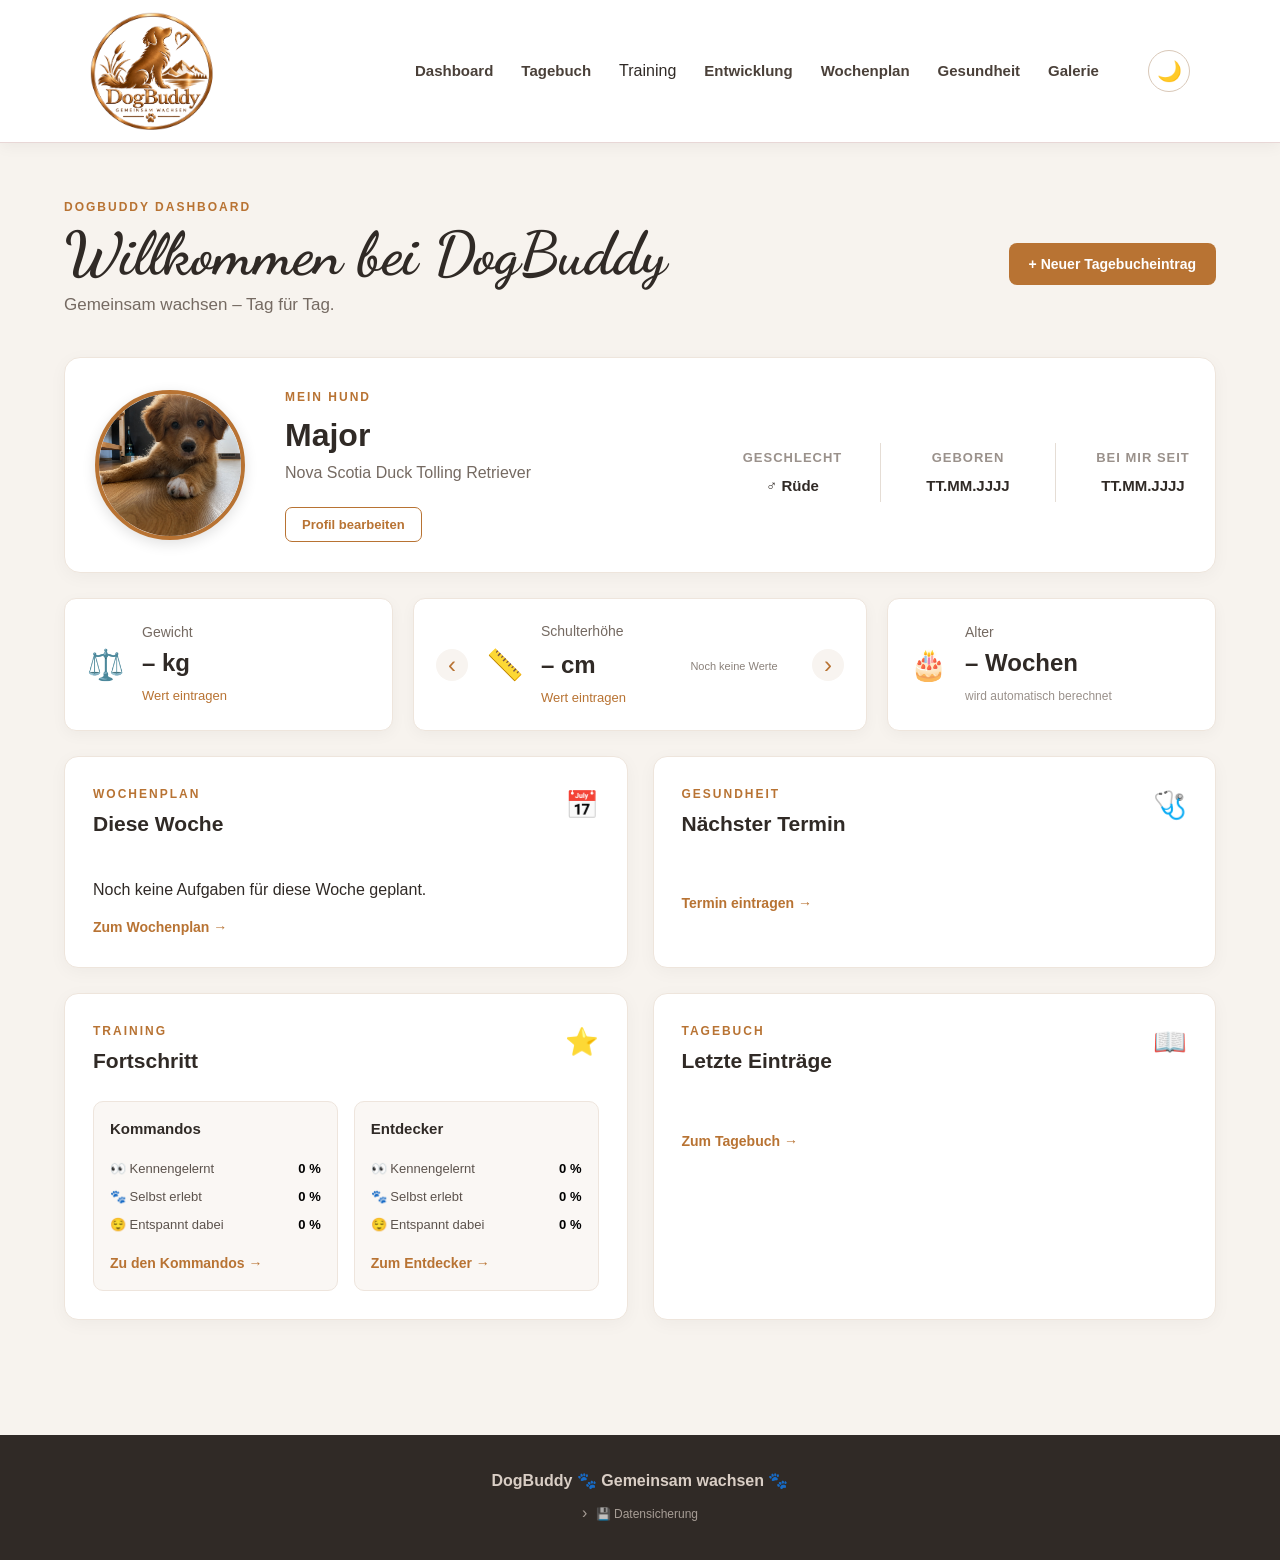
==== commit 524b02c4: "Abschluss V1 Lokalversion Letzter lokaler Entwicklungsstand mit Kommando- und Entdecker-Achievements" ====
--- a/DogBuddy/index.html
+++ b/DogBuddy/index.html
@@ -1,749 +1,1054 @@
 <!DOCTYPE html>
+
+<!-- Sprache der Webseite -->
 <html lang="de">
 
 <head>
+
+    <!-- Umlaute und Sonderzeichen -->
     <meta charset="UTF-8">
 
-    <meta
-        name="viewport"
-        content="width=device-width, initial-scale=1.0"
-    >
-
-    <title>DogBuddy - Login</title>
-
-    <link
-        rel="stylesheet"
-        href="css/styles.css"
-    >
+    <!-- Grundeinstellung für den Browser -->
+    <meta name="viewport" content="width=device-width, initial-scale=1.0">
+
+    <!-- Titel im Browser -->
+    <title>DogBuddy – Gemeinsam wachsen</title>
+
+    <!-- Verbindung zur CSS-Datei -->
+    <link rel="stylesheet" href="css/styles.css">
+
 </head>
 
 
 <body>
 
 
-    <!-- ========================================== -->
-    <!-- ÖFFENTLICHER HEADER -->
-    <!-- ========================================== -->
-
-    <header class="public-header">
-
-        <a
-            href="index.html"
-            class="public-header-logo-link"
-        >
-            <img
-                src="images/logo/dogbuddy-logo-full-blank.png"
-                alt="DogBuddy Logo"
-                class="public-header-logo"
+    <!-- ================================================== -->
+    <!-- HAUPTBEREICH                                       -->
+    <!-- ================================================== -->
+
+    <main class="dashboard">
+
+
+        <!-- ================================================== -->
+        <!-- BEGRÜSSUNG                                         -->
+        <!-- ================================================== -->
+
+        <section class="page-header">
+
+            <div class="page-header-text">
+            
+                <p class="page-eyebrow">
+                    DOGBUDDY DASHBOARD
+                </p>
+            
+                <h1 class="page-main-title">
+                    Willkommen bei DogBuddy
+                </h1>
+            
+                <p class="page-subtitle">
+                    Gemeinsam wachsen – Tag für Tag.
+                </p>
+            
+            </div>
+        
+        
+            <button
+                type="button"
+                id="open-diary-form"
+                class="main-button"
             >
-        </a>
-
-
-        <button
-            type="button"
-            class="public-login-button"
-        >
-            🐾 Anmelden
-        </button>
-
-    </header>
-    
-
-    <!-- ========================================== -->
-    <!-- LOGIN-SEITE -->
-    <!-- ========================================== -->
-
-    <main class="login-page">
-
-        <!-- ====================================== -->
-        <!-- LOGIN-BEREICH -->
-        <!-- ====================================== -->
-
-        <section class="login-container">
-
-            <!-- ====================================== -->
-            <!-- HERO-TEXT -->
-            <!-- ====================================== -->
-
-            <p class="login-eyebrow">
-                GEMEINSAM WACHSEN 🐾
-            </p>
-        
-            <h1>
-                Willkommen bei DogBuddy
-            </h1>
-        
-            <p class="login-subtitle">
-                Dein persönlicher Begleiter für ein glückliches Hundeleben.
-            </p>
-        
-            <p class="login-description">
-                Tagebuch, Training, Entwicklung und Gesundheit.
-                Alles an einem Ort.
-            </p>
-        
-        
-            <!-- ====================================== -->
-            <!-- HERO-AKTIONEN -->
-            <!-- ====================================== -->
-        
-            <div class="login-actions">
-            
+                + Neuer Tagebucheintrag
+            </button>
+        
+        </section>
+
+
+
+        <!-- ================================================== -->
+        <!-- HUNDPROFIL                                         -->
+        <!-- ================================================== -->
+
+        <section class="dog-profile">
+
+
+            <!-- Profilbild -->
+            <div
+                class="dog-image-area"
+                id="dog-image-area"
+            >
+
+                <img
+                    src="images/profile/major-profil.png"
+                    alt="Profilbild des Hundes"
+                    class="dog-profile-image"
+                    id="dog-profile-image"
+                >
+
+                <span
+                    class="profile-image-edit-icon"
+                    id="profile-image-edit-icon"
+                    aria-hidden="true"
+                >
+                    ✏️
+                </span>
+            
+            </div>
+
+
+
+            <!-- Informationen über den Hund -->
+            <div class="dog-profile-info">
+
+
+                <p class="small-heading">
+                    MEIN HUND
+                </p>
+
+
+                <!-- Name -->
+                <h2 id="profile-name">
+                    Major
+                </h2>
+
+
+                <!-- Rasse -->
+                <p
+                    class="dog-breed"
+                    id="profile-breed"
+                >
+                    Nova Scotia Duck Tolling Retriever
+                </p>
+
+
+
+                <!-- Weitere Hundedaten -->
+                <div class="dog-details">
+
+
+                    <!-- Geschlecht -->
+                    <div class="dog-detail">
+
+                        <span class="detail-label">
+                            Geschlecht
+                        </span>
+
+                        <span
+                            class="detail-value"
+                            id="profile-gender"
+                        >
+                            ♂ Rüde
+                        </span>
+
+                    </div>
+
+
+
+                    <!-- Geburtstag -->
+                    <div class="dog-detail">
+
+                        <span class="detail-label">
+                            Geboren
+                        </span>
+
+                        <span
+                            class="detail-value"
+                            id="profile-birthday"
+                        >
+                            TT.MM.JJJJ
+                        </span>
+
+                    </div>
+
+
+
+                    <!-- Einzugsdatum -->
+                    <div class="dog-detail">
+
+                        <span class="detail-label">
+                            Bei mir seit
+                        </span>
+
+                        <span
+                            class="detail-value"
+                            id="profile-move-in"
+                        >
+                            TT.MM.JJJJ
+                        </span>
+
+                    </div>
+
+                </div>
+
+
+
+                <!-- Button zum Öffnen des Formulars -->
+                <button
+                    class="edit-profile-button"
+                    id="edit-profile-button"
+                    type="button"
+                >
+                    Profil bearbeiten
+                </button>
+
+
+
+                <!-- ================================================== -->
+                <!-- PROFIL BEARBEITEN                                  -->
+                <!-- ================================================== -->
+
+                <div
+                    class="profile-form"
+                    id="profile-form"
+                >
+
+                <!-- Versteckte Dateiauswahl für das Profilbild -->
+                <input
+                    type="file"
+                    id="profile-image-input"
+                    accept="image/*"
+                    hidden
+                >
+
+                    <!-- Name -->
+                    <div class="form-group">
+
+                        <label for="dog-name">
+                            Name
+                        </label>
+
+                        <input
+                            type="text"
+                            id="dog-name"
+                            value="Major"
+                        >
+
+                    </div>
+
+                    <!-- Rasse -->
+                    <div class="form-group">
+
+                        <label for="dog-breed">
+                            Rasse
+                        </label>
+
+                        <input
+                            type="text"
+                            id="dog-breed"
+                            value="Nova Scotia Duck Tolling Retriever"
+                        >
+
+                    </div>
+
+                    <!-- Geschlecht -->
+                    <div class="form-group">
+
+                        <label for="dog-gender">
+                            Geschlecht
+                        </label>
+
+                        <select id="dog-gender">
+
+                            <option value="Rüde">
+                                Rüde
+                            </option>
+
+                            <option value="Hündin">
+                                Hündin
+                            </option>
+
+                        </select>
+
+                    </div>
+
+                    <!-- Geburtstag -->
+                    <div class="form-group">
+
+                        <label for="dog-birthday">
+                            Geburtsdatum
+                        </label>
+
+                        <input
+                            type="date"
+                            id="dog-birthday"
+                        >
+
+                    </div>
+
+                    <!-- Einzugsdatum -->
+                    <div class="form-group">
+
+                        <label for="dog-move-in">
+                            Bei mir seit
+                        </label>
+
+                        <input
+                            type="date"
+                            id="dog-move-in"
+                        >
+                    <!-- Buttons -->
+                    <div class="form-buttons">
+                    
+                        <button
+                            type="button"
+                            id="save-profile"
+                            class="save-button"
+                        >
+                            Speichern
+                        </button>
+                    
+                        <button
+                            type="button"
+                            id="cancel-profile"
+                            class="cancel-button"
+                        >
+                            Abbrechen
+                        </button>
+
+                    </div>
+
+                </div>
+
+            </div>
+
+        </section>
+
+
+
+        <!-- ================================================== -->
+        <!-- SCHNELLÜBERSICHT                                    -->
+        <!-- ================================================== -->
+
+        <section class="overview">
+
+            <!-- ================================================== -->
+            <!-- GEWICHT                                            -->
+            <!-- ================================================== -->
+                    
+            <article class="info-card">
+            
+                <span class="card-icon">
+                    ⚖️
+                </span>
+            
+                <div>
+                
+                    <p class="card-title">
+                        Gewicht
+                    </p>
+                
+                    <p
+                        class="card-value"
+                        id="dashboard-weight"
+                    >
+                        – kg
+                    </p>
+                
+                    <a href="html/entwicklung.html">
+                        Wert eintragen
+                    </a>
+                
+                </div>
+            
+                <!-- Kleine grafische Gewichtsentwicklung -->
+                <div
+                    id="dashboard-weight-chart"
+                    class="mini-chart">
+                </div>
+            
+            </article>
+
+            <!-- ========================================== -->
+            <!-- KÖRPERMASSE - WECHSELANZEIGE -->
+            <!-- ========================================== -->
+                    
+            <article class="info-card body-measurement-card">
+            
+                <!-- Pfeil nach links -->
                 <button
                     type="button"
-                    class="login-main-button"
-                >
-                    🐾 Anmelden
+                    id="body-measurement-prev"
+                    class="body-measurement-arrow"
+                    aria-label="Vorheriges Körpermaß"
+                >
+                    ‹
                 </button>
             
-                <p class="login-register-text">
-                    Noch kein Konto?
-                    <button
-                        type="button"
-                        class="login-register-button"
+            
+                <!-- Icon -->
+                <span
+                    class="card-icon"
+                    id="body-measurement-icon"
+                >
+                    📏
+                </span>
+            
+            
+                <!-- ================================================== -->
+                <!-- KÖRPERMASSE - TEXTBEREICH                          -->
+                <!-- ================================================== -->
+
+                <div class="body-measurement-content">
+                
+                    <!-- Name des aktuell angezeigten Körpermaßes -->
+                    <p
+                        class="card-title"
+                        id="body-measurement-title"
                     >
-                        Registrieren
-                    </button>
-                </p>
-            
-            </div>
-        
-        </section>
-
-            <!-- ========================================== -->
-            <!-- DOGBUDDY FUNKTIONEN -->
-            <!-- ========================================== -->
-
-            <section class="public-features">
-            
-                <!-- ====================================== -->
-                <!-- FUNKTIONSÜBERSCHRIFT -->
-                <!-- ====================================== -->
-            
-                <div class="public-features-header">
-                
-                    <p class="login-eyebrow">
-                        DOGBUDDY
+                        Schulterhöhe
                     </p>
                 
-                    <h2>
-                        Alles für deinen besten Freund
-                    </h2>
-                
-                    <p>
-                        Die wichtigsten Momente, Fortschritte und Daten
-                        deines Hundes an einem Ort.
+                    <!-- Aktueller Messwert -->
+                    <p
+                        class="card-value"
+                        id="body-measurement-value"
+                    >
+                        – cm
                     </p>
                 
-                </div>
-            
-            
-                <!-- ====================================== -->
-                <!-- FUNKTIONSKARTEN -->
-                <!-- ====================================== -->
-            
-                <div class="public-feature-grid">
-                
-                    <article class="public-feature-card">
-                        <span class="public-feature-icon">
-                            📖
-                        </span>
-                    
-                        <h3>
-                            Tagebuch
-                        </h3>
-                    
-                        <p>
-                            Erinnerungen und besondere Momente
-                            gemeinsam festhalten.
-                        </p>
-                    </article>
-                
-                
-                    <article class="public-feature-card">
-                        <span class="public-feature-icon">
-                            🎓
-                        </span>
-                    
-                        <h3>
-                            Training
-                        </h3>
-                    
-                        <p>
-                            Kommandos lernen und gemeinsame
-                            Fortschritte verfolgen.
-                        </p>
-                    </article>
-                
-                
-                    <article class="public-feature-card">
-                        <span class="public-feature-icon">
-                            ❤️
-                        </span>
-                    
-                        <h3>
-                            Gesundheit
-                        </h3>
-                    
-                        <p>
-                            Wichtige Gesundheitsdaten und Termine
-                            übersichtlich im Blick behalten.
-                        </p>
-                    </article>
-                
-                
-                    <article class="public-feature-card">
-                        <span class="public-feature-icon">
-                            📈
-                        </span>
-                    
-                        <h3>
-                            Entwicklung
-                        </h3>
-                    
-                        <p>
-                            Wachstum und Entwicklung deines Hundes
-                            dokumentieren.
-                        </p>
-                    </article>
-                
-                
-                    <article class="public-feature-card">
-                        <span class="public-feature-icon">
-                            📸
-                        </span>
-                    
-                        <h3>
-                            Galerie
-                        </h3>
-                    
-                        <p>
-                            Fotos und besondere Erinnerungen
-                            an einem Ort sammeln.
-                        </p>
-                    </article>
-                
-                
-                    <article class="public-feature-card">
-                        <span class="public-feature-icon">
-                            🐾
-                        </span>
-                    
-                        <h3>
-                            Entdecker
-                        </h3>
-                    
-                        <p>
-                            Neue Erfahrungen sammeln und gemeinsam
-                            die Welt entdecken.
-                        </p>
-                    </article>
-                
-                </div>
-            
-            </section>
-
-    </main>
-
-    <!-- ========================================== -->
-    <!-- FOOTER -->
-    <!-- ========================================== -->
-
-    <footer class="public-footer">
-
-        <div class="public-footer-content">
-
-            <!-- ====================================== -->
-            <!-- RECHTLICHE LINKS -->
-            <!-- ====================================== -->
-
-            <nav
-                class="public-footer-links"
-                aria-label="Rechtliche Informationen"
-            >
-                <a href="#">
-                    Impressum
-                </a>
-
-                <span>
-                    •
-                </span>
-
-                <a href="#">
-                    Datenschutz
-                </a>
-            </nav>
-
-
-            <!-- ====================================== -->
-            <!-- COPYRIGHT -->
-            <!-- ====================================== -->
-
-            <p class="public-footer-copyright">
-                © 2026 DogBuddy · Created by Chrissy
-            </p>
-
-        </div>
-
-    </footer>
-
-    <!-- ========================================== -->
-    <!-- LOGIN-POPUP -->
-    <!-- ========================================== -->
-
-    <div
-        class="app-modal"
-        id="login-modal"
-        aria-hidden="true"
-    >
-
-        <div
-            class="app-modal-content"
-            role="dialog"
-            aria-modal="true"
-            aria-labelledby="login-modal-title"
-        >
-
-            <!-- ====================================== -->
-            <!-- POPUP-KOPFBEREICH -->
-            <!-- ====================================== -->
-
-            <div class="app-modal-header">
-
-                <h2 id="login-modal-title">
-                    Willkommen zurück
-                </h2>
-
+                    <!-- Link zur Entwicklungsseite -->
+                    <a
+                        href="html/entwicklung.html"
+                        class="body-measurement-link"
+                    >
+                        Wert eintragen
+                    </a>
+                
+                </div>
+            
+            
+                <!-- Kleine grafische Entwicklung -->
+                <div
+                    id="dashboard-height-chart"
+                    class="mini-chart"
+                ></div>
+            
+            
+                <!-- Pfeil nach rechts -->
                 <button
                     type="button"
-                    class="app-modal-close"
-                    id="close-login-modal"
-                    aria-label="Login schließen"
-                >
-                    ×
+                    id="body-measurement-next"
+                    class="body-measurement-arrow"
+                    aria-label="Nächstes Körpermaß"
+                >
+                    ›
                 </button>
-
+            
+            </article>
+
+
+
+            <!-- ================================================== -->
+            <!-- ALTER                                               -->
+            <!-- ================================================== -->
+
+            <article class="info-card">
+
+                <span class="card-icon">
+                    🎂
+                </span>
+
+                <div>
+
+                    <p class="card-title">
+                        Alter
+                    </p>
+
+                    <p
+                        class="card-value"
+                        id="dog-age"
+                    >
+                        – Wochen
+                    </p>
+
+                    <span class="card-info">
+                        wird automatisch berechnet
+                    </span>
+
+                </div>
+
+            </article>
+
+
+        </section>
+
+
+
+        <!-- ================================================== -->
+        <!-- DASHBOARD KARTEN                                   -->
+        <!-- ================================================== -->
+
+        <section class="dashboard-grid">
+
+
+            <!-- ================================================== -->
+            <!-- WOCHENPLAN                                         -->
+            <!-- ================================================== -->
+
+            <article class="dashboard-card">
+            
+                <div class="card-header">
+                
+                    <div>
+                    
+                        <p class="small-heading">
+                            WOCHENPLAN
+                        </p>
+                    
+                        <h2>
+                            Diese Woche
+                        </h2>
+                    
+                    </div>
+                
+                    <span class="big-icon">
+                        📅
+                    </span>
+                
+                </div>
+            
+            
+                <!--
+                    Hier fügt app.js automatisch
+                    die offenen Aufgaben aus dem Wochenplan ein.
+                -->
+            
+                <div id="dashboard-weekly-list">
+                
+                    <p class="empty-info">
+                        Noch keine Aufgaben für diese Woche geplant.
+                    </p>
+                
+                </div>
+            
+            
+                <a
+                    href="html/wochenplan.html"
+                    class="card-link"
+                >
+                    Zum Wochenplan →
+                </a>
+            
+            </article>
+
+
+
+            <!-- ================================================== -->
+            <!-- GESUNDHEIT                                         -->
+            <!-- ================================================== -->
+
+            <article class="dashboard-card">
+            
+                <div class="card-header">
+                
+                    <div>
+                    
+                        <p class="small-heading">
+                            GESUNDHEIT
+                        </p>
+                    
+                        <h2>
+                            Nächster Termin
+                        </h2>
+                    
+                    </div>
+                
+                    <span class="big-icon">
+                        🩺
+                    </span>
+                
+                </div>
+            
+            
+                <!-- ================================================== -->
+                <!-- NÄCHSTE TERMINE                                    -->
+                <!-- ================================================== -->
+
+                <div
+                    class="dashboard-appointment-list"
+                    id="dashboard-appointment-list"
+                >
+                </div>
+
+
+                                <!-- Link zur Gesundheitsseite -->
+                                <a
+                                    href="html/gesundheit.html"
+                                    class="card-link"
+                                >
+                                    Termin eintragen →
+                                </a>
+                            
+                            </article>
+
+
+
+            <!-- ================================================== -->
+            <!-- TRAINING - FORTSCHRITT                             -->
+            <!-- ================================================== -->
+        
+            <article class="dashboard-card training-progress-card">
+            
+                <div class="card-header">
+                
+                    <div>
+                    
+                        <p class="small-heading">
+                            TRAINING
+                        </p>
+                    
+                        <h2>
+                            Fortschritt
+                        </h2>
+                    
+                    </div>
+                
+                    <span class="big-icon">
+                        ⭐
+                    </span>
+                
+                </div>
+            
+            
+                <!-- ================================================== -->
+                <!-- ÜBERSCHRIFTEN                                      -->
+                <!-- ================================================== -->
+            
+                <!-- ================================================== -->
+                <!-- TRAINING - KOMMANDOS UND ENTDECKER                 -->
+                <!-- ================================================== -->
+
+                <div class="dashboard-training-boxes">
+                
+                    <!-- KOMMANDOS -->
+                
+                    <div class="dashboard-training-box">
+                    
+                        <h3>Kommandos</h3>
+                    
+                        <div class="dashboard-training-box-row">
+                            <span>👀 Kennengelernt</span>
+                            <strong id="dashboard-command-seen">0 %</strong>
+                        </div>
+                    
+                        <div class="dashboard-training-box-row">
+                            <span>🐾 Selbst erlebt</span>
+                            <strong id="dashboard-command-experienced">0 %</strong>
+                        </div>
+                    
+                        <div class="dashboard-training-box-row">
+                            <span>😌 Entspannt dabei</span>
+                            <strong id="dashboard-command-relaxed">0 %</strong>
+                        </div>
+                    
+                        <a
+                            href="html/kommandos.html"
+                            class="card-link dashboard-training-box-link"
+                        >
+                            Zu den Kommandos →
+                        </a>
+                    
+                    </div>
+                
+                
+                    <!-- ENTDECKER -->
+                
+                    <div class="dashboard-training-box">
+                    
+                        <h3>Entdecker</h3>
+                    
+                        <div class="dashboard-training-box-row">
+                            <span>👀 Kennengelernt</span>
+                            <strong id="dashboard-discovery-seen">0 %</strong>
+                        </div>
+                    
+                        <div class="dashboard-training-box-row">
+                            <span>🐾 Selbst erlebt</span>
+                            <strong id="dashboard-discovery-experienced">0 %</strong>
+                        </div>
+                    
+                        <div class="dashboard-training-box-row">
+                            <span>😌 Entspannt dabei</span>
+                            <strong id="dashboard-discovery-relaxed">0 %</strong>
+                        </div>
+                    
+                        <a
+                            href="html/entdecker.html"
+                            class="card-link dashboard-training-box-link"
+                        >
+                            Zum Entdecker →
+                        </a>
+                    
+                    </div>
+                
+                </div>
+
+            </article>
+
+
+
+            <!-- ================================================== -->
+            <!-- TAGEBUCH                                           -->
+            <!-- ================================================== -->
+
+            <article class="dashboard-card">
+            
+                <div class="card-header">
+                
+                    <div>
+                    
+                        <p class="small-heading">
+                            TAGEBUCH
+                        </p>
+                    
+                        <h2>
+                            Letzte Einträge
+                        </h2>
+                    
+                    </div>
+                
+                    <span class="big-icon">
+                        📖
+                    </span>
+                
+                </div>
+            
+            
+                <!-- ================================================== -->
+                <!-- LETZTE TAGEBUCHEINTRÄGE                            -->
+                <!-- ================================================== -->
+
+                <div
+                    class="dashboard-diary-list"
+                    id="dashboard-diary-list"
+                >
+                </div>
+
+
+                                <!-- Link zum Tagebuch -->
+                                <a
+                                    href="html/tagebuch.html"
+                                    class="card-link"
+                                >
+                                    Zum Tagebuch →
+                                </a>
+                            
+                            </article>
+                        </section>
+
+                                <!-- ================================================== -->
+                                <!-- POPUP: TAGEBUCHEINTRAG -->
+                                <!-- ================================================== -->
+
+                                <div
+                                    id="diary-form-modal"
+                                    class="app-modal"
+                                >
+
+                                    <div class="app-modal-content diary-modal-content">
+                                    
+                                    
+                                        <!-- ================================================== -->
+                                        <!-- POPUP-KOPF -->
+                                        <!-- ================================================== -->
+                                    
+                                        <div class="app-modal-header">
+                                        
+                                            <div>
+                                            
+                                                <p class="eyebrow">
+                                                    TAGEBUCH
+                                                </p>
+                                            
+                                                <h2 id="diary-form-title">
+                                                    Neuer Tagebucheintrag
+                                                </h2>
+                                            
+                                            </div>
+                                        
+                                        
+                                            <div class="diary-header-actions">
+                                            
+                                                <label
+                                                    for="diary-photos"
+                                                    class="photo-upload-button"
+                                                >
+                                                    📷 Fotos hinzufügen
+                                                </label>
+                                            
+                                                <input
+                                                    type="file"
+                                                    id="diary-photos"
+                                                    accept="image/*"
+                                                    multiple
+                                                    hidden
+                                                >
+                                            
+                                                <button
+                                                    type="button"
+                                                    id="close-diary-form"
+                                                    class="app-modal-close"
+                                                    aria-label="Fenster schließen"
+                                                >
+                                                    ×
+                                                </button>
+                                            
+                                            </div>
+                                        
+                                        </div>
+                                    
+                                    
+                                        <!-- ================================================== -->
+                                        <!-- FORMULAR -->
+                                        <!-- ================================================== -->
+                                    
+                                        <div class="app-modal-body">
+                                        
+                                        
+                                            <!-- FOTO-VORSCHAU -->
+                                        
+                                            <div
+                                                id="photo-preview"
+                                                class="photo-preview"
+                                            ></div>
+                                        
+                                        
+                                            <!-- DATUM -->
+                                        
+                                            <div class="diary-form-group">
+                                            
+                                                <label for="diary-date">
+                                                    Datum
+                                                </label>
+                                            
+                                                <input
+                                                    type="date"
+                                                    id="diary-date"
+                                                >
+                                            
+                                            </div>
+                                        
+                                        
+                                            <!-- TITEL -->
+                                        
+                                            <div class="diary-form-group">
+                                            
+                                                <label for="diary-title">
+                                                    Titel
+                                                </label>
+                                            
+                                                <input
+                                                    type="text"
+                                                    id="diary-title"
+                                                    placeholder="z. B. Erstes Mal schwimmen"
+                                                >
+                                            
+                                            </div>
+                                        
+                                        
+                                            <!-- HEUTE GELERNT -->
+                                        
+                                            <div class="diary-form-group">
+                                            
+                                                <label for="diary-learned">
+                                                    Heute gelernt
+                                                </label>
+                                            
+                                                <textarea
+                                                    id="diary-learned"
+                                                    rows="3"
+                                                    placeholder="Was hat Major heute Neues gelernt?"
+                                                ></textarea>
+                                            
+                                            </div>
+                                        
+                                        
+                                            <!-- DAS LIEF GUT -->
+                                        
+                                            <div class="diary-form-group">
+                                            
+                                                <label for="diary-good">
+                                                    Das lief gut
+                                                </label>
+                                            
+                                                <textarea
+                                                    id="diary-good"
+                                                    rows="3"
+                                                    placeholder="Was hat heute besonders gut funktioniert?"
+                                                ></textarea>
+                                            
+                                            </div>
+                                        
+                                        
+                                            <!-- DAS WAR SCHWIERIG -->
+                                        
+                                            <div class="diary-form-group">
+                                            
+                                                <label for="diary-difficult">
+                                                    Das war schwierig
+                                                </label>
+                                            
+                                                <textarea
+                                                    id="diary-difficult"
+                                                    rows="3"
+                                                    placeholder="Was war heute noch schwierig?"
+                                                ></textarea>
+                                            
+                                            </div>
+                                        
+                                        
+                                            <!-- BESONDERER MOMENT -->
+                                        
+                                            <div class="diary-form-group">
+                                            
+                                                <label for="diary-highlight">
+                                                    Besonderer Moment
+                                                </label>
+                                            
+                                                <textarea
+                                                    id="diary-highlight"
+                                                    rows="3"
+                                                    placeholder="Gab es einen besonderen oder lustigen Moment?"
+                                                ></textarea>
+                                            
+                                            </div>
+                                        
+                                        
+                                            <!-- SONSTIGE NOTIZEN -->
+                                        
+                                            <div class="diary-form-group">
+                                            
+                                                <label for="diary-note">
+                                                    Sonstige Notizen
+                                                </label>
+                                            
+                                                <textarea
+                                                    id="diary-note"
+                                                    rows="4"
+                                                    placeholder="Alles, was du sonst noch festhalten möchtest."
+                                                ></textarea>
+                                            
+                                            </div>
+                                        
+                                        </div>
+                                    
+                                    
+                                        <!-- ================================================== -->
+                                        <!-- POPUP-BUTTONS -->
+                                        <!-- ================================================== -->
+                                    
+                                        <div class="app-modal-buttons">
+                                        
+                                            <button
+                                                type="button"
+                                                id="cancel-diary-form"
+                                                class="app-cancel-button"
+                                            >
+                                                Abbrechen
+                                            </button>
+                                        
+                                            <button
+                                                type="button"
+                                                id="save-diary"
+                                                class="primary-button"
+                                            >
+                                                🐾 Speichern
+                                            </button>
+                                        
+                                        </div>
+                                    
+                                    </div>
+                                
+                                </div>
+                    
+                    </main>
+
+    <!-- ================================================== -->
+    <!-- PROFILBILD ZUSCHNEIDEN                             -->
+    <!-- ================================================== -->
+                    
+    <div
+        id="profile-image-crop-modal"
+        class="app-modal"
+    >
+                    
+        <div class="app-modal-content profile-crop-content">
+        
+            <p class="eyebrow">
+                PROFILBILD
+            </p>
+        
+            <h2>
+                Bildausschnitt wählen
+            </h2>
+        
+            <button
+                type="button"
+                id="close-profile-crop"
+                class="app-modal-close profile-crop-close"
+                aria-label="Fenster schließen"
+            >
+                ×
+            </button>
+        
+            <p class="profile-crop-info">
+                Verschiebe das Bild und wähle den gewünschten Ausschnitt.
+            </p>
+        
+        
+            <!-- Vorschau -->
+            <div
+                id="profile-crop-area"
+                class="profile-crop-area"
+            >
+        
+                <img
+                    id="profile-crop-image"
+                    class="profile-crop-image"
+                    src=""
+                    alt="Vorschau des Profilbildes"
+                >
+        
             </div>
-
-
-            <!-- ====================================== -->
-            <!-- POPUP-INHALT -->
-            <!-- ====================================== -->
-
-            <div class="app-modal-body">
-
-                <p class="login-modal-intro">
-                    Melde dich an und mach dort weiter,
-                    wo du aufgehört hast.
-                </p>
-
-
-                <!-- ================================== -->
-                <!-- LOGIN-FORMULAR -->
-                <!-- ================================== -->
-
-                <form
-                    class="login-form"
-                    id="login-form"
-                >
-
-                    <!-- ============================== -->
-                    <!-- E-MAIL -->
-                    <!-- ============================== -->
-
-                    <div class="login-form-group">
-
-                        <label for="login-email">
-                            E-Mail-Adresse
-                        </label>
-
-                        <input
-                            type="email"
-                            id="login-email"
-                            name="email"
-                            autocomplete="email"
-                            required
-                        >
-
-                    </div>
-
-
-                    <!-- ============================== -->
-                    <!-- PASSWORT -->
-                    <!-- ============================== -->
-
-                    <div class="login-form-group">
-
-                        <label for="login-password">
-                            Passwort
-                        </label>
-
-                        <input
-                            type="password"
-                            id="login-password"
-                            name="password"
-                            autocomplete="current-password"
-                            required
-                        >
-
-                    </div>
-
-
-                    <!-- ============================== -->
-                    <!-- PASSWORT VERGESSEN -->
-                    <!-- ============================== -->
-
-                    <button
-                        type="button"
-                        class="login-forgot-password"
-                    >
-                        Passwort vergessen?
-                    </button>
-
-                </form>
-
-
-                <!-- ================================== -->
-                <!-- REGISTRIERUNG -->
-                <!-- ================================== -->
-
-                <p class="login-modal-register">
-                    Noch kein Konto?
-
-                    <button
-                        type="button"
-                        class="login-modal-register-button"
-                    >
-                        Jetzt registrieren
-                    </button>
-                </p>
-
+        
+        
+            <!-- Zoom -->
+            <div class="profile-crop-zoom">
+            
+                <span>
+                    🔍
+                </span>
+            
+                <input
+                    type="range"
+                    id="profile-crop-zoom"
+                    min="1"
+                    max="3"
+                    step="0.01"
+                    value="1"
+                    aria-label="Profilbild zoomen"
+                >
+            
             </div>
-
-
-            <!-- ====================================== -->
-            <!-- POPUP-BUTTONBEREICH -->
-            <!-- ====================================== -->
-
-            <div class="app-modal-buttons">
-
+        
+        
+            <!-- Buttons -->
+            <div class="form-buttons">
+            
                 <button
                     type="button"
-                    class="app-cancel-button"
-                    id="cancel-login-modal"
-                >
-                    Abbrechen
+                    id="save-profile-crop"
+                    class="save-button"
+                >
+                    Übernehmen
                 </button>
-
-                <button
-                    type="submit"
-                    form="login-form"
-                    class="gallery-add-button"
-                >
-                    🐾 Anmelden
-                </button>
-
-            </div>
-
-        </div>
-
-    </div>
-
-    <!-- ========================================== -->
-    <!-- REGISTRIERUNGS-POPUP -->
-    <!-- ========================================== -->
-
-    <div
-        class="app-modal"
-        id="register-modal"
-        aria-hidden="true"
-    >
-
-        <div
-            class="app-modal-content"
-            role="dialog"
-            aria-modal="true"
-            aria-labelledby="register-modal-title"
-        >
-
-            <!-- ====================================== -->
-            <!-- POPUP-KOPFBEREICH -->
-            <!-- ====================================== -->
-
-            <div class="app-modal-header">
-
-                <h2 id="register-modal-title">
-                    Konto erstellen
-                </h2>
-
+            
                 <button
                     type="button"
-                    class="app-modal-close"
-                    id="close-register-modal"
-                    aria-label="Registrierung schließen"
-                >
-                    ×
-                </button>
-
-            </div>
-
-
-            <!-- ====================================== -->
-            <!-- POPUP-INHALT -->
-            <!-- ====================================== -->
-
-            <div class="app-modal-body">
-
-                <p class="register-modal-intro">
-                    Erstelle dein DogBuddy-Konto und starte
-                    mit deinem persönlichen Hundebereich.
-                </p>
-
-
-                <!-- ================================== -->
-                <!-- REGISTRIERUNGSFORMULAR -->
-                <!-- ================================== -->
-
-                <form
-                    class="register-form"
-                    id="register-form"
-                >
-
-                    <!-- ============================== -->
-                    <!-- NAME -->
-                    <!-- ============================== -->
-
-                    <div class="login-form-group">
-
-                        <label for="register-name">
-                            Name
-                        </label>
-
-                        <input
-                            type="text"
-                            id="register-name"
-                            name="name"
-                            autocomplete="name"
-                            required
-                        >
-
-                    </div>
-
-
-                    <!-- ============================== -->
-                    <!-- E-MAIL -->
-                    <!-- ============================== -->
-
-                    <div class="login-form-group">
-
-                        <label for="register-email">
-                            E-Mail-Adresse
-                        </label>
-
-                        <input
-                            type="email"
-                            id="register-email"
-                            name="email"
-                            autocomplete="email"
-                            required
-                        >
-
-                    </div>
-
-
-                    <!-- ============================== -->
-                    <!-- PASSWORT -->
-                    <!-- ============================== -->
-
-                    <div class="login-form-group">
-
-                        <label for="register-password">
-                            Passwort
-                        </label>
-
-                        <input
-                            type="password"
-                            id="register-password"
-                            name="password"
-                            autocomplete="new-password"
-                            required
-                        >
-
-                    </div>
-
-
-                    <!-- ============================== -->
-                    <!-- PASSWORT WIEDERHOLEN -->
-                    <!-- ============================== -->
-
-                    <div class="login-form-group">
-
-                        <label for="register-password-confirm">
-                            Passwort wiederholen
-                        </label>
-
-                        <input
-                            type="password"
-                            id="register-password-confirm"
-                            name="password-confirm"
-                            autocomplete="new-password"
-                            required
-                        >
-
-                    </div>
-
-                </form>
-
-
-                <!-- ================================== -->
-                <!-- BEREITS REGISTRIERT -->
-                <!-- ================================== -->
-
-                <p class="register-modal-login">
-                    Bereits registriert?
-
-                    <button
-                        type="button"
-                        class="register-login-button"
-                    >
-                        Jetzt anmelden
-                    </button>
-                </p>
-
-            </div>
-
-
-            <!-- ====================================== -->
-            <!-- POPUP-BUTTONBEREICH -->
-            <!-- ====================================== -->
-
-            <div class="app-modal-buttons">
-
-                <button
-                    type="button"
-                    class="app-cancel-button"
-                    id="cancel-register-modal"
+                    id="cancel-profile-crop"
+                    class="cancel-button"
                 >
                     Abbrechen
-                </button>
-
-                <button
-                    type="submit"
-                    form="register-form"
-                    class="gallery-add-button"
-                >
-                    Registrieren
-                </button>
-
-            </div>
-
-        </div>
-
-    </div>
-
-
-    <!-- ========================================== -->
-    <!-- PASSWORT-VERGESSEN-POPUP -->
-    <!-- ========================================== -->
-    
-    <div
-        class="app-modal"
-        id="forgot-password-modal"
-        aria-hidden="true"
-    >
-    
-        <div
-            class="app-modal-content"
-            role="dialog"
-            aria-modal="true"
-            aria-labelledby="forgot-password-modal-title"
-        >
-    
-            <!-- ====================================== -->
-            <!-- POPUP-KOPFBEREICH -->
-            <!-- ====================================== -->
-    
-            <div class="app-modal-header">
-            
-                <h2 id="forgot-password-modal-title">
-                    Passwort vergessen?
-                </h2>
-            
-                <button
-                    type="button"
-                    class="app-modal-close"
-                    id="close-forgot-password-modal"
-                    aria-label="Passwort-Dialog schließen"
-                >
-                    ×
-                </button>
-            
-            </div>
-        
-        
-            <!-- ====================================== -->
-            <!-- POPUP-INHALT -->
-            <!-- ====================================== -->
-        
-            <div class="app-modal-body">
-            
-                <p class="forgot-password-intro">
-                    Gib deine E-Mail-Adresse ein.
-                    Wir senden dir einen Link, mit dem du
-                    ein neues Passwort festlegen kannst.
-                </p>
-            
-            
-                <!-- ================================== -->
-                <!-- PASSWORT-FORMULAR -->
-                <!-- ================================== -->
-            
-                <form
-                    class="forgot-password-form"
-                    id="forgot-password-form"
-                >
-            
-                    <div class="login-form-group">
-                    
-                        <label for="forgot-password-email">
-                            E-Mail-Adresse
-                        </label>
-                    
-                        <input
-                            type="email"
-                            id="forgot-password-email"
-                            name="email"
-                            autocomplete="email"
-                            required
-                        >
-                    
-                    </div>
-                
-                </form>
-            
-            </div>
-        
-        
-            <!-- ====================================== -->
-            <!-- POPUP-BUTTONBEREICH -->
-            <!-- ====================================== -->
-        
-            <div class="app-modal-buttons">
-            
-                <button
-                    type="button"
-                    class="app-cancel-button"
-                    id="cancel-forgot-password-modal"
-                >
-                    Abbrechen
-                </button>
-            
-                <button
-                    type="submit"
-                    form="forgot-password-form"
-                    class="gallery-add-button"
-                >
-                    Link anfordern
                 </button>
             
             </div>
@@ -752,12 +1057,35 @@
     
     </div>
 
+
     <!-- ========================================== -->
-    <!-- LOGIN JAVASCRIPT -->
+    <!-- JAVASCRIPT                                 -->
     <!-- ========================================== -->
 
-    <script src="js/login.js"></script>
-
-</body>
+    <!-- Dashboard -->
+    <script src="js/app.js"></script>
+                    
+    <!-- Tagebuch -->
+    <script src="js/tagebuch.js"></script>
+                    
+    <!-- Gemeinsamer Header -->
+    <script src="js/header.js"></script>
+
+    <!-- Gemeinsamer Footer -->
+    <script src="js/footer.js"></script>
+
+    <!-- Backup-Funktionen -->
+    <script src="js/backup.js"></script>
+
+    <!-- Scroll-to-Top -->
+    <script src="js/scroll-top.js"></script>
+
+    <!-- Schwebendes Navigationsmenü -->
+    <script src="js/floating-menu.js"></script>
+    
+    <!-- Dark Mode -->
+    <script src="js/dark-mode.js"></script>
+
+    </body>
 
 </html>
--- a/DogBuddy/css/styles.css
+++ b/DogBuddy/css/styles.css
@@ -9012,676 +9012,6 @@
 
 }
 
-
-/* ================================================== */
-/* LOGIN / FRONTPAGE */
-/* ================================================== */
-
-
-/* ================================================== */
-/* ÖFFENTLICHER HEADER */
-/* ================================================== */
-
-.public-header {
-    width: 100%;
-
-    display: flex;
-    align-items: center;
-    justify-content: space-between;
-
-    padding: 12px max(60px, calc((100% - 1100px) / 2));
-
-    background-color: #ffffff;
-
-    border-bottom: 1px solid #e8d7d6;
-
-    box-shadow: 0 3px 15px rgba(0, 0, 0, 0.05);
-
-    box-sizing: border-box;
-}
-
-
-/* ================================================== */
-/* LOGO IM ÖFFENTLICHEN HEADER */
-/* ================================================== */
-
-.public-header-logo-link {
-    display: flex;
-    align-items: center;
-}
-
-.public-header-logo {
-    width: 125px;
-    height: auto;
-
-    display: block;
-}
-
-
-/* ================================================== */
-/* ANMELDEN-BUTTON IM HEADER */
-/* ================================================== */
-
-.public-login-button {
-    padding: 11px 22px;
-
-    border: none;
-    border-radius: 10px;
-
-    background-color: #9a5b2f;
-    color: white;
-
-    font-size: 0.95rem;
-    font-weight: 600;
-
-    cursor: pointer;
-
-    transition:
-        transform 0.2s ease,
-        box-shadow 0.2s ease;
-}
-
-.public-login-button:hover {
-    transform: translateY(-2px);
-
-    box-shadow:
-        0 5px 14px rgba(90, 55, 30, 0.18);
-}
-
-
-/* ================================================== */
-/* LOGIN-SEITE */
-/* ================================================== */
-
-.login-page {
-    min-height: calc(100vh - 149px);
-
-    display: flex;
-    flex-direction: column;
-    justify-content: center;
-    align-items: center;
-
-    padding: 40px 20px;
-}
-
-
-/* ================================================== */
-/* HERO-BEREICH */
-/* ================================================== */
-
-.login-container {
-    width: 100%;
-    max-width: 650px;
-
-    text-align: center;
-}
-
-
-/* ================================================== */
-/* HERO-LOGO */
-/* ================================================== */
-
-.login-logo {
-    width: 260px;
-    max-width: 75%;
-
-    height: auto;
-
-    margin-bottom: 20px;
-}
-
-
-/* ================================================== */
-/* HERO-EYEBROW */
-/* ================================================== */
-
-.login-eyebrow {
-    margin: 0 0 14px;
-
-    color: #9a5b2f;
-
-    font-size: 1rem;
-    font-weight: 700;
-
-    letter-spacing: 2.5px;
-}
-
-
-/* ================================================== */
-/* HERO-ÜBERSCHRIFT */
-/* ================================================== */
-
-.login-container h1 {
-    margin: 0 0 14px;
-
-    font-size: 2.5rem;
-    line-height: 1.15;
-}
-
-
-/* ================================================== */
-/* HERO-UNTERTITEL */
-/* ================================================== */
-
-.login-subtitle {
-    margin: 0 0 8px;
-
-    font-size: 1.15rem;
-    line-height: 1.6;
-}
-
-
-/* ================================================== */
-/* HERO-BESCHREIBUNG */
-/* ================================================== */
-
-.login-description {
-    max-width: 520px;
-
-    margin: 0 auto 28px;
-
-    font-size: 1rem;
-    line-height: 1.6;
-
-    opacity: 0.75;
-}
-
-
-/* ================================================== */
-/* HERO-AKTIONEN */
-/* ================================================== */
-
-.login-actions {
-    display: flex;
-    flex-direction: column;
-    align-items: center;
-
-    gap: 12px;
-
-    margin-top: clamp(25px, 3.5vh, 45px);
-}
-
-
-/* ================================================== */
-/* HAUPT-ANMELDEN-BUTTON */
-/* ================================================== */
-
-.login-main-button {
-    min-width: 210px;
-
-    padding: 13px 28px;
-
-    border: none;
-    border-radius: 10px;
-
-    background-color: #9a5b2f;
-    color: white;
-
-    font-size: 1rem;
-    font-weight: 600;
-
-    cursor: pointer;
-
-    transition:
-        transform 0.2s ease,
-        box-shadow 0.2s ease;
-}
-
-.login-main-button:hover {
-    transform: translateY(-2px);
-
-    box-shadow:
-        0 5px 14px rgba(90, 55, 30, 0.18);
-}
-
-
-/* ================================================== */
-/* REGISTRIEREN */
-/* ================================================== */
-
-.login-register-text {
-    margin: 0;
-
-    font-size: 0.9rem;
-}
-
-.login-register-button {
-    padding: 0;
-
-    border: none;
-
-    background: none;
-    color: #9a5b2f;
-
-    font: inherit;
-    font-weight: 700;
-
-    cursor: pointer;
-}
-
-.login-register-button:hover {
-    text-decoration: underline;
-}
-
-
-/* ================================================== */
-/* LOGIN-UNTERTITEL */
-/* ================================================== */
-
-.login-subtitle {
-    margin: 0;
-
-    font-size: 1.05rem;
-    line-height: 1.6;
-}
-
-
-/* ================================================== */
-/* DOGBUDDY FUNKTIONEN */
-/* ================================================== */
-
-.public-features {
-    width: 100%;
-    max-width: 1100px;
-
-    margin: 0 auto;
-    padding: clamp(25px, 3.5vh, 45px) 20px 90px;
-
-    box-sizing: border-box;
-}
-
-
-/* ================================================== */
-/* FUNKTIONSÜBERSCHRIFT */
-/* ================================================== */
-
-.public-features-header {
-    max-width: 650px;
-
-    margin: 0 auto 45px;
-
-    text-align: center;
-}
-
-.public-features-header h2 {
-    margin: 0 0 12px;
-
-    font-size: 2rem;
-    line-height: 1.2;
-}
-
-.public-features-header > p:last-child {
-    margin: 0;
-
-    font-size: 1rem;
-    line-height: 1.6;
-
-    opacity: 0.75;
-}
-
-
-/* ================================================== */
-/* FUNKTIONSKARTEN */
-/* ================================================== */
-
-.public-feature-grid {
-    display: grid;
-
-    grid-template-columns: repeat(3, 1fr);
-
-    gap: 22px;
-}
-
-
-/* ================================================== */
-/* EINZELNE FUNKTIONSKARTE */
-/* ================================================== */
-
-.public-feature-card {
-    padding: 28px 25px;
-
-    text-align: center;
-
-    background-color: #ffffff;
-
-    border: 1px solid #e8d7d6;
-    border-radius: 18px;
-
-    box-shadow:
-        0 4px 15px rgba(0, 0, 0, 0.04);
-
-    transition:
-        transform 0.2s ease,
-        box-shadow 0.2s ease;
-}
-
-.public-feature-card:hover {
-    transform: translateY(-4px);
-
-    box-shadow:
-        0 8px 22px rgba(0, 0, 0, 0.08);
-}
-
-
-/* ================================================== */
-/* FUNKTIONS-ICON */
-/* ================================================== */
-
-.public-feature-icon {
-    display: block;
-
-    margin-bottom: 14px;
-
-    font-size: 2rem;
-}
-
-
-/* ================================================== */
-/* FUNKTIONS-TITEL */
-/* ================================================== */
-
-.public-feature-card h3 {
-    margin: 0 0 9px;
-
-    font-size: 1.15rem;
-}
-
-
-/* ================================================== */
-/* FUNKTIONS-TEXT */
-/* ================================================== */
-
-.public-feature-card p {
-    margin: 0;
-
-    font-size: 0.9rem;
-    line-height: 1.55;
-
-    opacity: 0.75;
-}
-
-
-/* ================================================== */
-/* ÖFFENTLICHER FOOTER */
-/* ================================================== */
-
-.public-footer {
-    width: 100%;
-
-    background-color: #ffffff;
-
-    border-top: 1px solid #e8d7d6;
-
-    box-shadow: 0 -3px 15px rgba(0, 0, 0, 0.03);
-}
-
-
-/* ================================================== */
-/* FOOTER-INHALT */
-/* ================================================== */
-
-.public-footer-content {
-    width: 100%;
-
-    padding: 22px max(60px, calc((100% - 1100px) / 2));
-
-    display: flex;
-    align-items: center;
-    justify-content: space-between;
-
-    box-sizing: border-box;
-}
-
-
-/* ================================================== */
-/* FOOTER-LINKS */
-/* ================================================== */
-
-.public-footer-links {
-    display: flex;
-    align-items: center;
-
-    gap: 12px;
-}
-
-.public-footer-links a {
-    color: #4a4039;
-
-    text-decoration: none;
-
-    font-size: 0.85rem;
-    font-weight: 600;
-}
-
-.public-footer-links a:hover {
-    color: #9a5b2f;
-}
-
-.public-footer-links span {
-    color: #b9aaa0;
-
-    font-size: 0.8rem;
-}
-
-
-/* ================================================== */
-/* FOOTER-COPYRIGHT */
-/* ================================================== */
-
-.public-footer-copyright {
-    margin: 0;
-
-    color: #746a63;
-
-    font-size: 0.85rem;
-}
-
-
-/* ================================================== */
-/* LOGIN-POPUP - EINLEITUNG */
-/* ================================================== */
-
-.login-modal-intro {
-    margin: 0 0 25px;
-
-    color: #746a63;
-
-    font-size: 0.95rem;
-    line-height: 1.5;
-}
-
-
-/* ================================================== */
-/* LOGIN-POPUP - FORMULAR */
-/* ================================================== */
-
-.login-form {
-    display: flex;
-    flex-direction: column;
-
-    gap: 20px;
-}
-
-
-/* ================================================== */
-/* LOGIN-POPUP - FORMULARGRUPPEN */
-/* ================================================== */
-
-.login-form-group {
-    display: flex;
-    flex-direction: column;
-
-    gap: 8px;
-}
-
-.login-form-group label {
-    color: #302a26;
-
-    font-size: 0.9rem;
-    font-weight: 600;
-}
-
-
-/* ================================================== */
-/* LOGIN-POPUP - EINGABEFELDER */
-/* ================================================== */
-
-.login-form-group input {
-    width: 100%;
-
-    padding: 12px 14px;
-
-    box-sizing: border-box;
-
-    border: 1px solid #d8ccc3;
-    border-radius: 8px;
-
-    background-color: #ffffff;
-
-    color: #302a26;
-
-    font-family: inherit;
-    font-size: 0.95rem;
-
-    outline: none;
-
-    transition:
-        border-color 0.2s ease,
-        box-shadow 0.2s ease;
-}
-
-.login-form-group input:focus {
-    border-color: #9a5b2f;
-
-    box-shadow:
-        0 0 0 3px rgba(154, 91, 47, 0.10);
-}
-
-
-/* ================================================== */
-/* LOGIN-POPUP - PASSWORT VERGESSEN */
-/* ================================================== */
-
-.login-forgot-password {
-    align-self: flex-end;
-
-    margin-top: -8px;
-    padding: 0;
-
-    border: none;
-
-    background: none;
-
-    color: #9a5b2f;
-
-    font-family: inherit;
-    font-size: 0.85rem;
-    font-weight: 600;
-
-    cursor: pointer;
-}
-
-.login-forgot-password:hover {
-    text-decoration: underline;
-}
-
-
-/* ================================================== */
-/* LOGIN-POPUP - REGISTRIERUNG */
-/* ================================================== */
-
-.login-modal-register {
-    margin: 25px 0 0;
-
-    text-align: center;
-
-    color: #746a63;
-
-    font-size: 0.9rem;
-}
-
-.login-modal-register-button {
-    padding: 0;
-
-    border: none;
-
-    background: none;
-
-    color: #9a5b2f;
-
-    font-family: inherit;
-    font-size: inherit;
-    font-weight: 700;
-
-    cursor: pointer;
-}
-
-.login-modal-register-button:hover {
-    text-decoration: underline;
-}
-
-
-/* ================================================== */
-/* REGISTRIERUNGS-POPUP - EINLEITUNG */
-/* ================================================== */
-
-.register-modal-intro {
-    margin: 0 0 25px;
-
-    color: #746a63;
-
-    font-size: 0.95rem;
-    line-height: 1.5;
-}
-
-
-/* ================================================== */
-/* REGISTRIERUNGS-POPUP - FORMULAR */
-/* ================================================== */
-
-.register-form {
-    display: flex;
-    flex-direction: column;
-
-    gap: 20px;
-}
-
-
-/* ================================================== */
-/* REGISTRIERUNGS-POPUP - ANMELDUNG */
-/* ================================================== */
-
-.register-modal-login {
-    margin: 25px 0 0;
-
-    text-align: center;
-
-    color: #746a63;
-
-    font-size: 0.9rem;
-}
-
-.register-login-button {
-    padding: 0;
-
-    border: none;
-
-    background: none;
-
-    color: #9a5b2f;
-
-    font-family: inherit;
-    font-size: inherit;
-    font-weight: 700;
-
-    cursor: pointer;
-}
-
-.register-login-button:hover {
-    text-decoration: underline;
-}
-
-
 /* ================================================== */
 /* ENDE DER STYLES.CSS                                */
 /* ================================================== */
